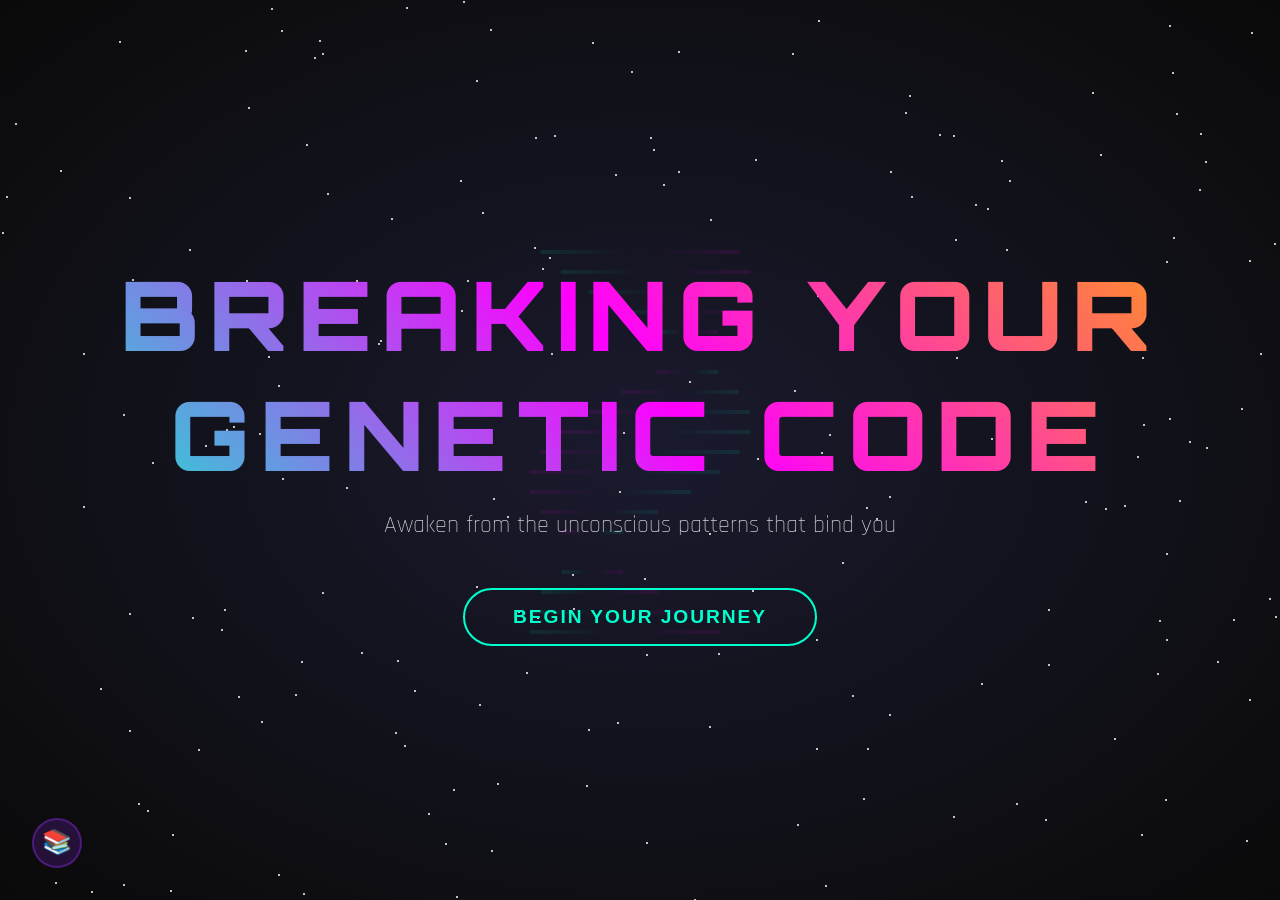
==== index.html @ ffa52f7a "Initial commit: BreakTheCode project" ====
<!DOCTYPE html>
<html lang="en">
<head>
    <meta charset="UTF-8">
    <meta name="viewport" content="width=device-width, initial-scale=1.0">
    <title>Breaking Your Genetic Code</title>
    <style>
        @import url('https://fonts.googleapis.com/css2?family=Orbitron:wght@400;700;900&family=Rajdhani:wght@300;400;600&display=swap');
        
        * {
            margin: 0;
            padding: 0;
            box-sizing: border-box;
        }
        
        :root {
            --primary: #00ffcc;
            --secondary: #ff00ff;
            --dark: #0a0a0a;
            --light: #ffffff;
            --accent: #ffaa00;
        }
        
        body {
            font-family: 'Rajdhani', sans-serif;
            background: var(--dark);
            color: var(--light);
            overflow-x: hidden;
            cursor: crosshair;
        }
        
        /* Cosmic background */
        .cosmic-bg {
            position: fixed;
            top: 0;
            left: 0;
            width: 100%;
            height: 100%;
            background: radial-gradient(ellipse at center, #1a1a2e 0%, #0a0a0a 100%);
            z-index: -2;
        }
        
        .stars {
            position: fixed;
            top: 0;
            left: 0;
            width: 100%;
            height: 100%;
            z-index: -1;
        }
        
        .star {
            position: absolute;
            width: 2px;
            height: 2px;
            background: white;
            border-radius: 50%;
            animation: twinkle 3s infinite;
        }
        
        @keyframes twinkle {
            0%, 100% { opacity: 0; }
            50% { opacity: 1; }
        }
        
        /* DNA Helix Animation */
        .dna-container {
            position: fixed;
            top: 50%;
            left: 50%;
            transform: translate(-50%, -50%);
            width: 200px;
            height: 400px;
            opacity: 0.1;
            z-index: 1;
            pointer-events: none;
        }
        
        .dna-strand {
            position: absolute;
            width: 100%;
            height: 100%;
            animation: rotate 20s linear infinite;
        }
        
        @keyframes rotate {
            0% { transform: rotateY(0deg); }
            100% { transform: rotateY(360deg); }
        }
        
        .dna-pair {
            position: absolute;
            width: 100%;
            height: 4px;
            background: linear-gradient(90deg, var(--primary) 0%, transparent 45%, transparent 55%, var(--secondary) 100%);
            border-radius: 2px;
        }
        
        /* Hero Section */
        .hero {
            height: 100vh;
            display: flex;
            flex-direction: column;
            justify-content: center;
            align-items: center;
            position: relative;
            z-index: 10;
        }
        
        .hero h1 {
            font-family: 'Orbitron', monospace;
            font-size: clamp(2rem, 8vw, 6rem);
            font-weight: 900;
            text-align: center;
            letter-spacing: 0.1em;
            margin-bottom: 1rem;
            background: linear-gradient(45deg, var(--primary), var(--secondary), var(--accent));
            -webkit-background-clip: text;
            -webkit-text-fill-color: transparent;
            animation: glow 3s ease-in-out infinite alternate;
        }
        
        @keyframes glow {
            0% { filter: brightness(1) drop-shadow(0 0 20px rgba(0, 255, 204, 0.5)); }
            100% { filter: brightness(1.2) drop-shadow(0 0 40px rgba(255, 0, 255, 0.8)); }
        }
        
        .subtitle {
            font-size: 1.5rem;
            font-weight: 300;
            text-align: center;
            opacity: 0.8;
            margin-bottom: 3rem;
            animation: fadeIn 2s ease-out;
        }
        
        @keyframes fadeIn {
            0% { opacity: 0; transform: translateY(20px); }
            100% { opacity: 0.8; transform: translateY(0); }
        }
        
        .start-journey {
            padding: 1rem 3rem;
            font-size: 1.2rem;
            font-weight: 600;
            background: transparent;
            color: var(--primary);
            border: 2px solid var(--primary);
            border-radius: 50px;
            cursor: pointer;
            transition: all 0.3s ease;
            text-transform: uppercase;
            letter-spacing: 0.1em;
            position: relative;
            overflow: hidden;
        }
        
        .start-journey:hover {
            color: var(--dark);
            transform: scale(1.05);
            box-shadow: 0 0 30px var(--primary);
        }
        
        .start-journey::before {
            content: '';
            position: absolute;
            top: 0;
            left: -100%;
            width: 100%;
            height: 100%;
            background: var(--primary);
            transition: left 0.3s ease;
            z-index: -1;
        }
        
        .start-journey:hover::before {
            left: 0;
        }
        
        /* Chapter Navigation */
        .nav {
            position: fixed;
            top: 0;
            left: 0;
            width: 100%;
            padding: 2rem;
            background: rgba(10, 10, 10, 0.8);
            backdrop-filter: blur(10px);
            z-index: 100;
            transform: translateY(-100%);
            transition: transform 0.3s ease;
        }
        
        .nav.visible {
            transform: translateY(0);
        }
        
        .nav ul {
            list-style: none;
            display: flex;
            justify-content: center;
            gap: 2rem;
            flex-wrap: wrap;
        }
        
        .nav a {
            color: var(--light);
            text-decoration: none;
            font-weight: 600;
            transition: all 0.3s ease;
            position: relative;
        }
        
        .nav a::after {
            content: '';
            position: absolute;
            bottom: -5px;
            left: 0;
            width: 0;
            height: 2px;
            background: var(--primary);
            transition: width 0.3s ease;
        }
        
        .nav a:hover::after {
            width: 100%;
        }
        
        /* Content Sections */
        .content {
            display: none;
            min-height: 100vh;
            padding: 8rem 2rem 4rem;
            max-width: 1000px;
            margin: 0 auto;
            animation: contentFade 0.5s ease-out;
        }
        
        .content.active {
            display: block;
        }
        
        @keyframes contentFade {
            0% { opacity: 0; transform: translateY(30px); }
            100% { opacity: 1; transform: translateY(0); }
        }
        
        .chapter {
            margin-bottom: 4rem;
        }
        
        .chapter h2 {
            font-family: 'Orbitron', monospace;
            font-size: 3rem;
            margin-bottom: 2rem;
            color: var(--primary);
            position: relative;
            padding-left: 2rem;
        }
        
        .chapter h2::before {
            content: '';
            position: absolute;
            left: 0;
            top: 50%;
            transform: translateY(-50%);
            width: 5px;
            height: 100%;
            background: linear-gradient(180deg, var(--primary), var(--secondary));
        }
        
        .chapter h3 {
            font-size: 2rem;
            margin: 2rem 0 1rem;
            color: var(--accent);
        }
        
        .chapter p {
            font-size: 1.2rem;
            line-height: 1.8;
            margin-bottom: 1.5rem;
            opacity: 0.9;
        }
        
        .quote {
            border-left: 3px solid var(--secondary);
            padding-left: 2rem;
            margin: 2rem 0;
            font-style: italic;
            font-size: 1.3rem;
            color: var(--secondary);
            opacity: 0.8;
        }
        
        /* Interactive Elements */
        .consciousness-meter {
            width: 100%;
            height: 30px;
            background: rgba(255, 255, 255, 0.1);
            border-radius: 15px;
            margin: 2rem 0;
            position: relative;
            overflow: hidden;
        }
        
        .consciousness-fill {
            height: 100%;
            background: linear-gradient(90deg, var(--primary), var(--secondary));
            border-radius: 15px;
            width: 0%;
            transition: width 2s ease;
        }
        
        .meditation-prompt {
            background: rgba(0, 255, 204, 0.1);
            border: 1px solid var(--primary);
            border-radius: 10px;
            padding: 2rem;
            margin: 2rem 0;
            text-align: center;
        }
        
        .pulse {
            display: inline-block;
            width: 20px;
            height: 20px;
            background: var(--primary);
            border-radius: 50%;
            margin: 0 auto 1rem;
            animation: pulse 6s ease-in-out infinite;
        }
        
        @keyframes pulse {
            0%, 100% { transform: scale(1); opacity: 1; }
            50% { transform: scale(1.5); opacity: 0.5; }
        }
        
        /* Wisdom Cards */
        .wisdom-card {
            background: rgba(138, 43, 226, 0.1);
            border: 1px solid rgba(138, 43, 226, 0.3);
            border-radius: 15px;
            padding: 2rem;
            margin: 2rem 0;
            position: relative;
            overflow: hidden;
            transition: all 0.3s ease;
        }
        
        .wisdom-card:hover {
            transform: translateY(-5px);
            box-shadow: 0 10px 30px rgba(138, 43, 226, 0.3);
            border-color: var(--primary);
        }
        
        .wisdom-card::before {
            content: '';
            position: absolute;
            top: -50%;
            right: -50%;
            width: 200%;
            height: 200%;
            background: radial-gradient(circle, rgba(138, 43, 226, 0.1) 0%, transparent 70%);
            animation: wisdomPulse 4s ease-in-out infinite;
            pointer-events: none;
        }
        
        @keyframes wisdomPulse {
            0%, 100% { transform: scale(0.8); opacity: 0.3; }
            50% { transform: scale(1.2); opacity: 0.1; }
        }
        
        .wisdom-icon {
            font-size: 2rem;
            margin-bottom: 1rem;
            filter: sepia(1) hue-rotate(280deg) brightness(1.5);
            display: inline-block;
            animation: wisdomGlow 3s ease-in-out infinite alternate;
        }
        
        @keyframes wisdomGlow {
            0% { filter: sepia(1) hue-rotate(280deg) brightness(1.5) drop-shadow(0 0 10px rgba(138, 43, 226, 0.5)); }
            100% { filter: sepia(1) hue-rotate(280deg) brightness(2) drop-shadow(0 0 20px rgba(0, 255, 204, 0.8)); }
        }
        
        .wisdom-content {
            position: relative;
            z-index: 1;
        }
        
        .wisdom-content h4 {
            color: var(--accent);
            font-family: 'Orbitron', monospace;
            font-size: 1.2rem;
            margin-bottom: 1rem;
            letter-spacing: 0.05em;
        }
        
        .wisdom-quote {
            font-style: italic;
            font-size: 1.1rem;
            line-height: 1.6;
            color: rgba(255, 255, 255, 0.9);
            margin-bottom: 0.5rem;
            padding-left: 1.5rem;
            border-left: 3px solid var(--secondary);
            position: relative;
        }
        
        .wisdom-quote::before {
            content: '"';
            position: absolute;
            left: 0;
            top: -0.5rem;
            font-size: 2rem;
            color: var(--secondary);
            opacity: 0.5;
        }
        
        .wisdom-context {
            font-size: 0.95rem;
            opacity: 0.8;
            line-height: 1.5;
            margin-top: 1rem;
        }
        
        /* Wisdom Card Responsive */
        @media (max-width: 768px) {
            .wisdom-card {
                padding: 1.5rem;
            }
            
            .wisdom-icon {
                font-size: 1.5rem;
            }
            
            .wisdom-content h4 {
                font-size: 1.1rem;
            }
            
            .wisdom-quote {
                font-size: 1rem;
                padding-left: 1rem;
            }
        }
        
        /* Random Quote Display */
        .floating-quote {
            position: fixed;
            bottom: 2rem;
            right: 2rem;
            max-width: 400px;
            background: rgba(138, 43, 226, 0.15);
            border: 1px solid rgba(138, 43, 226, 0.4);
            border-radius: 15px;
            padding: 1.5rem;
            opacity: 0;
            transform: translateY(20px);
            transition: all 0.5s ease;
            cursor: pointer;
            z-index: 50;
        }
        
        .floating-quote.visible {
            opacity: 1;
            transform: translateY(0);
        }
        
        .floating-quote:hover {
            transform: translateY(-5px) scale(1.02);
            box-shadow: 0 10px 30px rgba(138, 43, 226, 0.4);
            border-color: var(--primary);
        }
        
        .floating-quote-text {
            font-style: italic;
            font-size: 0.95rem;
            line-height: 1.5;
            color: rgba(255, 255, 255, 0.9);
            margin-bottom: 0.5rem;
        }
        
        .floating-quote-source {
            font-size: 0.85rem;
            color: var(--accent);
            font-family: 'Orbitron', monospace;
            letter-spacing: 0.05em;
        }
        
        .floating-quote-close {
            position: absolute;
            top: 0.5rem;
            right: 0.5rem;
            width: 20px;
            height: 20px;
            background: rgba(255, 255, 255, 0.1);
            border: 1px solid rgba(255, 255, 255, 0.2);
            border-radius: 50%;
            display: flex;
            align-items: center;
            justify-content: center;
            cursor: pointer;
            font-size: 0.8rem;
            transition: all 0.3s ease;
        }
        
        .floating-quote-close:hover {
            background: rgba(255, 0, 0, 0.3);
            border-color: rgba(255, 0, 0, 0.5);
            transform: rotate(90deg);
        }
        
        /* Quote Details Modal */
        .quote-modal {
            position: fixed;
            top: 0;
            left: 0;
            width: 100%;
            height: 100%;
            background: rgba(0, 0, 0, 0.8);
            backdrop-filter: blur(10px);
            display: none;
            align-items: center;
            justify-content: center;
            z-index: 200;
            opacity: 0;
            transition: opacity 0.3s ease;
        }
        
        .quote-modal.active {
            display: flex;
            opacity: 1;
        }
        
        .quote-modal-content {
            background: rgba(26, 26, 46, 0.95);
            border: 2px solid var(--primary);
            border-radius: 20px;
            padding: 3rem;
            max-width: 600px;
            width: 90%;
            max-height: 80vh;
            overflow-y: auto;
            position: relative;
            animation: modalSlide 0.3s ease;
        }
        
        @keyframes modalSlide {
            0% { transform: translateY(-50px); opacity: 0; }
            100% { transform: translateY(0); opacity: 1; }
        }
        
        .quote-modal-icon {
            font-size: 3rem;
            text-align: center;
            margin-bottom: 1rem;
            filter: sepia(1) hue-rotate(280deg) brightness(2);
        }
        
        .quote-modal-title {
            font-family: 'Orbitron', monospace;
            font-size: 1.8rem;
            color: var(--accent);
            text-align: center;
            margin-bottom: 0.5rem;
        }
        
        .quote-modal-period {
            text-align: center;
            color: var(--primary);
            margin-bottom: 2rem;
        }
        
        .quote-modal-quote {
            font-size: 1.3rem;
            font-style: italic;
            line-height: 1.6;
            color: rgba(255, 255, 255, 0.9);
            text-align: center;
            margin-bottom: 2rem;
            padding: 0 1rem;
        }
        
        .quote-modal-teaching {
            background: rgba(0, 255, 204, 0.1);
            border-left: 3px solid var(--primary);
            padding: 1rem;
            margin-bottom: 1.5rem;
        }
        
        .quote-modal-teaching h4 {
            color: var(--primary);
            margin-bottom: 0.5rem;
        }
        
        .quote-modal-close {
            position: absolute;
            top: 1rem;
            right: 1rem;
            width: 40px;
            height: 40px;
            background: transparent;
            border: 2px solid rgba(255, 255, 255, 0.2);
            color: var(--light);
            border-radius: 50%;
            cursor: pointer;
            font-size: 1.5rem;
            display: flex;
            align-items: center;
            justify-content: center;
            transition: all 0.3s ease;
        }
        
        .quote-modal-close:hover {
            border-color: var(--primary);
            color: var(--primary);
            transform: rotate(90deg);
        }
        
        /* Quote Bookmarking Styles */
        .bookmark-btn {
            position: absolute;
            top: 0.5rem;
            left: 0.5rem;
            width: 30px;
            height: 30px;
            background: transparent;
            border: none;
            cursor: pointer;
            font-size: 1.5rem;
            transition: all 0.3s ease;
            color: rgba(255, 255, 255, 0.5);
        }
        
        .bookmark-btn:hover {
            transform: scale(1.2);
            color: var(--accent);
        }
        
        .bookmark-btn.bookmarked {
            color: var(--accent);
        }
        
        .bookmarks-toggle {
            position: fixed;
            bottom: 2rem;
            left: 2rem;
            width: 50px;
            height: 50px;
            background: rgba(138, 43, 226, 0.2);
            border: 2px solid rgba(138, 43, 226, 0.4);
            border-radius: 50%;
            display: flex;
            align-items: center;
            justify-content: center;
            cursor: pointer;
            font-size: 1.5rem;
            transition: all 0.3s ease;
            z-index: 50;
        }
        
        .bookmarks-toggle:hover {
            background: rgba(138, 43, 226, 0.3);
            border-color: var(--primary);
            transform: scale(1.1);
            box-shadow: 0 0 20px rgba(138, 43, 226, 0.5);
        }
        
        .bookmarks-panel {
            position: fixed;
            left: -400px;
            top: 0;
            width: 400px;
            height: 100vh;
            background: rgba(26, 26, 46, 0.98);
            border-right: 2px solid var(--primary);
            transition: left 0.3s ease;
            z-index: 150;
            overflow-y: auto;
            padding: 2rem;
        }
        
        .bookmarks-panel.open {
            left: 0;
        }
        
        .bookmarks-header {
            display: flex;
            justify-content: space-between;
            align-items: center;
            margin-bottom: 2rem;
        }
        
        .bookmarks-title {
            font-family: 'Orbitron', monospace;
            font-size: 1.5rem;
            color: var(--accent);
        }
        
        .bookmarks-close {
            width: 30px;
            height: 30px;
            background: transparent;
            border: 1px solid rgba(255, 255, 255, 0.2);
            border-radius: 50%;
            color: var(--light);
            cursor: pointer;
            font-size: 1.2rem;
            display: flex;
            align-items: center;
            justify-content: center;
            transition: all 0.3s ease;
        }
        
        .bookmarks-close:hover {
            border-color: var(--primary);
            color: var(--primary);
            transform: rotate(90deg);
        }
        
        .bookmarks-empty {
            text-align: center;
            opacity: 0.6;
            padding: 3rem 1rem;
        }
        
        .bookmark-item {
            background: rgba(138, 43, 226, 0.1);
            border: 1px solid rgba(138, 43, 226, 0.3);
            border-radius: 10px;
            padding: 1.5rem;
            margin-bottom: 1rem;
            position: relative;
            transition: all 0.3s ease;
        }
        
        .bookmark-item:hover {
            transform: translateX(5px);
            border-color: var(--primary);
        }
        
        .bookmark-quote {
            font-style: italic;
            font-size: 0.95rem;
            line-height: 1.5;
            margin-bottom: 0.5rem;
        }
        
        .bookmark-source {
            font-size: 0.85rem;
            color: var(--accent);
            font-family: 'Orbitron', monospace;
        }
        
        .bookmark-remove {
            position: absolute;
            top: 0.5rem;
            right: 0.5rem;
            width: 25px;
            height: 25px;
            background: rgba(255, 0, 0, 0.1);
            border: 1px solid rgba(255, 0, 0, 0.3);
            border-radius: 50%;
            color: rgba(255, 100, 100, 0.8);
            cursor: pointer;
            font-size: 0.9rem;
            display: flex;
            align-items: center;
            justify-content: center;
            transition: all 0.3s ease;
        }
        
        .bookmark-remove:hover {
            background: rgba(255, 0, 0, 0.3);
            border-color: rgba(255, 0, 0, 0.5);
            transform: scale(1.1);
        }
        
        .bookmarks-actions {
            margin-top: 2rem;
            padding-top: 2rem;
            border-top: 1px solid rgba(255, 255, 255, 0.1);
        }
        
        .bookmark-action-btn {
            display: block;
            width: 100%;
            padding: 0.75rem;
            margin-bottom: 0.5rem;
            background: rgba(0, 255, 204, 0.1);
            border: 1px solid var(--primary);
            color: var(--primary);
            border-radius: 5px;
            cursor: pointer;
            transition: all 0.3s ease;
            text-align: center;
            text-decoration: none;
        }
        
        .bookmark-action-btn:hover {
            background: rgba(0, 255, 204, 0.2);
            transform: translateY(-2px);
            box-shadow: 0 5px 15px rgba(0, 255, 204, 0.3);
        }
        
        /* Responsive for bookmarks */
        @media (max-width: 768px) {
            .bookmarks-panel {
                width: 100%;
                left: -100%;
            }
            
            .bookmarks-toggle {
                bottom: 5rem;
                left: 1rem;
            }
        }
        
        /* Responsive for floating quote */
        @media (max-width: 768px) {
            .floating-quote {
                bottom: 1rem;
                right: 1rem;
                left: 1rem;
                max-width: none;
            }
        }
        
        /* Living Library Styles */
        .library-intro {
            text-align: center;
            margin-bottom: 3rem;
            font-size: 1.1rem;
            opacity: 0.9;
            max-width: 800px;
            margin-left: auto;
            margin-right: auto;
        }
        
        .library-navigation {
            display: flex;
            justify-content: center;
            gap: 1rem;
            margin-bottom: 2rem;
            flex-wrap: wrap;
        }
        
        .period-filter {
            padding: 0.75rem 1.5rem;
            background: rgba(138, 43, 226, 0.1);
            border: 1px solid rgba(138, 43, 226, 0.3);
            color: var(--light);
            border-radius: 25px;
            cursor: pointer;
            transition: all 0.3s ease;
            font-family: 'Rajdhani', sans-serif;
            font-weight: 600;
            font-size: 1rem;
            letter-spacing: 0.05em;
        }
        
        .period-filter:hover {
            background: rgba(138, 43, 226, 0.2);
            border-color: var(--primary);
            transform: translateY(-2px);
            box-shadow: 0 5px 15px rgba(138, 43, 226, 0.3);
        }
        
        .period-filter.active {
            background: var(--primary);
            color: var(--dark);
            border-color: var(--primary);
            font-weight: 700;
        }
        
        .library-search {
            position: relative;
            max-width: 600px;
            margin: 0 auto 2rem;
        }
        
        #library-search-input {
            width: 100%;
            padding: 1rem 3rem 1rem 1.5rem;
            background: rgba(26, 26, 46, 0.5);
            border: 1px solid rgba(138, 43, 226, 0.3);
            border-radius: 30px;
            color: var(--light);
            font-size: 1rem;
            transition: all 0.3s ease;
            font-family: 'Rajdhani', sans-serif;
        }
        
        #library-search-input:focus {
            outline: none;
            border-color: var(--primary);
            background: rgba(26, 26, 46, 0.7);
            box-shadow: 0 0 20px rgba(0, 255, 204, 0.3);
        }
        
        #library-search-input::placeholder {
            color: rgba(255, 255, 255, 0.5);
        }
        
        .search-icon {
            position: absolute;
            right: 1.5rem;
            top: 50%;
            transform: translateY(-50%);
            font-size: 1.2rem;
            opacity: 0.7;
            pointer-events: none;
        }
        
        .library-stats {
            text-align: center;
            margin-bottom: 3rem;
            color: var(--accent);
            font-family: 'Orbitron', monospace;
            font-size: 0.95rem;
            letter-spacing: 0.1em;
        }
        
        .library-stats .divider {
            margin: 0 1rem;
            opacity: 0.5;
        }
        
        .library-stats .count {
            font-weight: 700;
            color: var(--primary);
        }
        
        /* Library Grid */
        .library-grid {
            display: grid;
            grid-template-columns: repeat(auto-fill, minmax(280px, 1fr));
            gap: 2rem;
            margin-bottom: 4rem;
        }
        
        .library-card {
            background: rgba(26, 26, 46, 0.4);
            border: 1px solid rgba(138, 43, 226, 0.3);
            border-radius: 15px;
            padding: 2rem;
            position: relative;
            overflow: hidden;
            cursor: pointer;
            transition: all 0.3s ease;
            min-height: 250px;
            display: flex;
            flex-direction: column;
        }
        
        .library-card::before {
            content: '';
            position: absolute;
            top: 0;
            left: 0;
            right: 0;
            height: 5px;
            background: linear-gradient(90deg, var(--primary), var(--secondary));
            transform: scaleX(0);
            transition: transform 0.3s ease;
        }
        
        .library-card:hover {
            transform: translateY(-5px);
            border-color: var(--primary);
            box-shadow: 0 10px 30px rgba(138, 43, 226, 0.4);
            background: rgba(26, 26, 46, 0.6);
        }
        
        .library-card:hover::before {
            transform: scaleX(1);
        }
        
        .library-card-icon {
            font-size: 2.5rem;
            margin-bottom: 1rem;
            filter: sepia(1) hue-rotate(280deg) brightness(1.5);
            display: block;
            text-align: center;
        }
        
        .library-card-title {
            font-family: 'Orbitron', monospace;
            font-size: 1.2rem;
            color: var(--accent);
            margin-bottom: 0.5rem;
            text-align: center;
            letter-spacing: 0.05em;
        }
        
        .library-card-period {
            font-size: 0.9rem;
            color: var(--primary);
            text-align: center;
            margin-bottom: 1rem;
        }
        
        .library-card-teaching {
            font-size: 0.95rem;
            color: rgba(255, 255, 255, 0.8);
            text-align: center;
            font-style: italic;
            flex-grow: 1;
            display: flex;
            align-items: center;
            justify-content: center;
        }
        
        .library-card-quote-count {
            position: absolute;
            bottom: 1rem;
            right: 1rem;
            background: rgba(0, 255, 204, 0.1);
            border: 1px solid rgba(0, 255, 204, 0.3);
            border-radius: 20px;
            padding: 0.25rem 0.75rem;
            font-size: 0.85rem;
            color: var(--primary);
        }
        
        /* Text Modal Styles */
        .text-modal {
            position: fixed;
            top: 0;
            left: 0;
            width: 100%;
            height: 100%;
            background: rgba(0, 0, 0, 0.9);
            backdrop-filter: blur(10px);
            display: none;
            align-items: center;
            justify-content: center;
            z-index: 300;
            opacity: 0;
            transition: opacity 0.3s ease;
        }
        
        .text-modal.active {
            display: flex;
            opacity: 1;
        }
        
        .text-modal .modal-content {
            background: rgba(26, 26, 46, 0.98);
            border: 2px solid var(--primary);
            border-radius: 20px;
            padding: 3rem;
            max-width: 800px;
            width: 90%;
            max-height: 85vh;
            overflow-y: auto;
            position: relative;
            animation: modalZoom 0.3s ease;
        }
        
        @keyframes modalZoom {
            0% { transform: scale(0.8); opacity: 0; }
            100% { transform: scale(1); opacity: 1; }
        }
        
        .text-modal .close-modal {
            position: absolute;
            top: 1rem;
            right: 1rem;
            font-size: 2rem;
            color: var(--light);
            cursor: pointer;
            width: 40px;
            height: 40px;
            display: flex;
            align-items: center;
            justify-content: center;
            border: 2px solid rgba(255, 255, 255, 0.2);
            border-radius: 50%;
            transition: all 0.3s ease;
        }
        
        .text-modal .close-modal:hover {
            border-color: var(--primary);
            color: var(--primary);
            transform: rotate(90deg);
        }
        
        .modal-header {
            text-align: center;
            margin-bottom: 2rem;
        }
        
        .modal-icon {
            font-size: 4rem;
            margin-bottom: 1rem;
            filter: sepia(1) hue-rotate(280deg) brightness(2);
        }
        
        .modal-title {
            font-family: 'Orbitron', monospace;
            font-size: 2rem;
            color: var(--accent);
            margin-bottom: 0.5rem;
        }
        
        .modal-subtitle {
            color: var(--primary);
            font-size: 1.1rem;
        }
        
        .modal-tradition,
        .modal-teaching {
            background: rgba(138, 43, 226, 0.1);
            border-left: 3px solid var(--primary);
            padding: 1.5rem;
            margin-bottom: 1.5rem;
            border-radius: 0 10px 10px 0;
        }
        
        .modal-tradition h4,
        .modal-teaching h4 {
            color: var(--primary);
            margin-bottom: 0.5rem;
            font-family: 'Orbitron', monospace;
        }
        
        .modal-quotes {
            margin: 2rem 0;
        }
        
        .modal-quote-item {
            background: rgba(0, 0, 0, 0.3);
            border: 1px solid rgba(255, 255, 255, 0.1);
            border-radius: 10px;
            padding: 1.5rem;
            margin-bottom: 1rem;
            position: relative;
        }
        
        .modal-quote-text {
            font-style: italic;
            font-size: 1.1rem;
            line-height: 1.6;
            margin-bottom: 0.5rem;
            color: rgba(255, 255, 255, 0.9);
        }
        
        .modal-quote-context {
            font-size: 0.95rem;
            color: rgba(255, 255, 255, 0.7);
            padding-left: 1rem;
            border-left: 2px solid var(--secondary);
        }
        
        .modal-actions {
            display: flex;
            gap: 1rem;
            justify-content: center;
            margin-top: 2rem;
        }
        
        .modal-actions button {
            padding: 0.75rem 2rem;
            background: rgba(0, 255, 204, 0.1);
            border: 1px solid var(--primary);
            color: var(--primary);
            border-radius: 25px;
            cursor: pointer;
            transition: all 0.3s ease;
            font-family: 'Rajdhani', sans-serif;
            font-weight: 600;
            letter-spacing: 0.05em;
        }
        
        .modal-actions button:hover {
            background: rgba(0, 255, 204, 0.2);
            transform: translateY(-2px);
            box-shadow: 0 5px 15px rgba(0, 255, 204, 0.3);
        }
        
        /* Wisdom Timeline Styles */
        .wisdom-timeline-container {
            margin: 3rem 0;
            padding: 2rem;
            background: rgba(26, 26, 46, 0.3);
            border: 1px solid rgba(138, 43, 226, 0.3);
            border-radius: 20px;
            position: relative;
            overflow: hidden;
        }
        
        .timeline-title {
            font-family: 'Orbitron', monospace;
            font-size: 1.8rem;
            color: var(--accent);
            text-align: center;
            margin-bottom: 0.5rem;
        }
        
        .timeline-subtitle {
            text-align: center;
            color: rgba(255, 255, 255, 0.7);
            margin-bottom: 2rem;
        }
        
        .timeline-controls {
            position: absolute;
            top: 1rem;
            right: 1rem;
            display: flex;
            gap: 0.5rem;
            z-index: 10;
        }
        
        .timeline-zoom,
        .timeline-reset {
            width: 35px;
            height: 35px;
            background: rgba(0, 255, 204, 0.1);
            border: 1px solid var(--primary);
            color: var(--primary);
            border-radius: 50%;
            cursor: pointer;
            font-size: 1.2rem;
            display: flex;
            align-items: center;
            justify-content: center;
            transition: all 0.3s ease;
        }
        
        .timeline-zoom:hover,
        .timeline-reset:hover {
            background: rgba(0, 255, 204, 0.2);
            transform: scale(1.1);
            box-shadow: 0 0 15px rgba(0, 255, 204, 0.5);
        }
        
        .timeline-viewport {
            width: 100%;
            height: 400px;
            overflow: hidden;
            position: relative;
            border-radius: 10px;
            background: rgba(0, 0, 0, 0.3);
            cursor: grab;
        }
        
        .timeline-viewport:active {
            cursor: grabbing;
        }
        
        .timeline-content {
            position: relative;
            width: 100%;
            height: 100%;
            transition: transform 0.3s ease;
        }
        
        .timeline-line {
            position: absolute;
            left: 0;
            right: 0;
            top: 50%;
            height: 4px;
            background: linear-gradient(90deg, var(--primary) 0%, var(--secondary) 50%, var(--accent) 100%);
            transform: translateY(-50%);
            box-shadow: 0 0 20px rgba(138, 43, 226, 0.5);
        }
        
        .timeline-eras {
            position: absolute;
            top: 20%;
            left: 0;
            right: 0;
            height: 60%;
        }
        
        .timeline-era {
            position: absolute;
            height: 100%;
            border: 1px solid rgba(255, 255, 255, 0.1);
            border-radius: 10px;
            background: rgba(255, 255, 255, 0.02);
            display: flex;
            flex-direction: column;
            justify-content: center;
            align-items: center;
            transition: all 0.3s ease;
        }
        
        .timeline-era:hover {
            background: rgba(255, 255, 255, 0.05);
            border-color: rgba(255, 255, 255, 0.2);
        }
        
        .era-label {
            font-family: 'Orbitron', monospace;
            font-size: 0.9rem;
            color: var(--primary);
            margin-bottom: 0.25rem;
            text-align: center;
        }
        
        .era-dates {
            font-size: 0.8rem;
            color: rgba(255, 255, 255, 0.6);
        }
        
        .timeline-nodes {
            position: absolute;
            top: 0;
            left: 0;
            right: 0;
            bottom: 0;
        }
        
        .timeline-node {
            position: absolute;
            width: 40px;
            height: 40px;
            border-radius: 50%;
            background: var(--primary);
            border: 3px solid var(--dark);
            cursor: pointer;
            transition: all 0.3s ease;
            transform: translate(-50%, -50%);
            display: flex;
            align-items: center;
            justify-content: center;
            font-size: 1.2rem;
            box-shadow: 0 0 20px rgba(0, 255, 204, 0.5);
        }
        
        .timeline-node:hover {
            transform: translate(-50%, -50%) scale(1.3);
            box-shadow: 0 0 30px rgba(0, 255, 204, 0.8);
            z-index: 10;
        }
        
        .timeline-node.eastern {
            background: var(--primary);
        }
        
        .timeline-node.western {
            background: var(--secondary);
        }
        
        .timeline-node.mystical {
            background: var(--accent);
        }
        
        .timeline-tooltip {
            position: absolute;
            bottom: 60px;
            left: 50%;
            transform: translateX(-50%);
            background: rgba(26, 26, 46, 0.95);
            border: 1px solid var(--primary);
            border-radius: 10px;
            padding: 1rem;
            min-width: 200px;
            opacity: 0;
            visibility: hidden;
            transition: all 0.3s ease;
            z-index: 20;
        }
        
        .timeline-node:hover .timeline-tooltip {
            opacity: 1;
            visibility: visible;
            bottom: 70px;
        }
        
        .tooltip-title {
            font-family: 'Orbitron', monospace;
            color: var(--accent);
            margin-bottom: 0.25rem;
        }
        
        .tooltip-period {
            font-size: 0.9rem;
            color: var(--primary);
            margin-bottom: 0.5rem;
        }
        
        .tooltip-teaching {
            font-size: 0.85rem;
            color: rgba(255, 255, 255, 0.8);
            font-style: italic;
        }
        
        .timeline-legend {
            display: flex;
            justify-content: center;
            gap: 2rem;
            margin-top: 2rem;
            padding-top: 2rem;
            border-top: 1px solid rgba(255, 255, 255, 0.1);
        }
        
        .legend-item {
            display: flex;
            align-items: center;
            gap: 0.5rem;
            font-size: 0.9rem;
            color: rgba(255, 255, 255, 0.7);
        }
        
        .legend-dot {
            width: 12px;
            height: 12px;
            border-radius: 50%;
            box-shadow: 0 0 10px currentColor;
        }
        
        /* Timeline Responsive */
        @media (max-width: 768px) {
            .wisdom-timeline-container {
                padding: 1rem;
            }
            
            .timeline-viewport {
                height: 300px;
            }
            
            .timeline-controls {
                position: relative;
                top: auto;
                right: auto;
                justify-content: center;
                margin-bottom: 1rem;
            }
            
            .era-label {
                font-size: 0.8rem;
            }
            
            .era-dates {
                font-size: 0.7rem;
            }
            
            .timeline-legend {
                flex-direction: column;
                gap: 0.5rem;
                align-items: center;
            }
        }
        
        /* Library Responsive */
        @media (max-width: 768px) {
            .library-grid {
                grid-template-columns: 1fr;
            }
            
            .library-navigation {
                gap: 0.5rem;
            }
            
            .period-filter {
                padding: 0.5rem 1rem;
                font-size: 0.9rem;
            }
            
            .text-modal .modal-content {
                padding: 2rem 1.5rem;
            }
            
            .modal-actions {
                flex-direction: column;
            }
            
            .modal-actions button {
                width: 100%;
            }
        }
        
        /* Timeline Styles */
        .timeline-section {
            margin-top: 4rem;
            padding-top: 4rem;
            border-top: 1px solid rgba(138, 43, 226, 0.3);
        }
        
        .timeline-title {
            font-family: 'Orbitron', monospace;
            font-size: 2rem;
            color: var(--accent);
            text-align: center;
            margin-bottom: 0.5rem;
            letter-spacing: 0.1em;
        }
        
        .timeline-subtitle {
            text-align: center;
            font-size: 1.1rem;
            opacity: 0.8;
            margin-bottom: 2rem;
        }
        
        .timeline-controls {
            display: flex;
            justify-content: center;
            gap: 1rem;
            margin-bottom: 2rem;
        }
        
        .timeline-zoom,
        .timeline-reset {
            padding: 0.5rem 1.5rem;
            background: rgba(0, 255, 204, 0.1);
            border: 1px solid var(--primary);
            color: var(--primary);
            border-radius: 20px;
            cursor: pointer;
            transition: all 0.3s ease;
            font-family: 'Rajdhani', sans-serif;
            font-weight: 600;
        }
        
        .timeline-zoom:hover,
        .timeline-reset:hover {
            background: rgba(0, 255, 204, 0.2);
            transform: translateY(-2px);
            box-shadow: 0 5px 15px rgba(0, 255, 204, 0.3);
        }
        
        .timeline-container {
            position: relative;
            width: 100%;
            height: 400px;
            overflow-x: auto;
            overflow-y: hidden;
            background: rgba(26, 26, 46, 0.3);
            border: 1px solid rgba(138, 43, 226, 0.3);
            border-radius: 20px;
            padding: 2rem;
            margin-bottom: 2rem;
        }
        
        .timeline-track {
            position: relative;
            height: 100%;
            min-width: 2000px;
            transition: transform 0.3s ease;
        }
        
        .timeline-line {
            position: absolute;
            top: 50%;
            left: 0;
            right: 0;
            height: 4px;
            background: linear-gradient(90deg, 
                var(--primary) 0%, 
                var(--secondary) 33%, 
                var(--accent) 66%, 
                var(--primary) 100%);
            transform: translateY(-50%);
            opacity: 0.5;
        }
        
        .timeline-nodes {
            position: relative;
            height: 100%;
        }
        
        .timeline-node {
            position: absolute;
            top: 50%;
            transform: translate(-50%, -50%);
            width: 60px;
            height: 60px;
            border-radius: 50%;
            cursor: pointer;
            transition: all 0.3s ease;
            display: flex;
            align-items: center;
            justify-content: center;
            font-size: 1.5rem;
            z-index: 10;
        }
        
        .timeline-node::before {
            content: '';
            position: absolute;
            width: 100%;
            height: 100%;
            border-radius: 50%;
            background: inherit;
            opacity: 0.3;
            transform: scale(0);
            transition: transform 0.3s ease;
        }
        
        .timeline-node:hover::before {
            transform: scale(1.5);
        }
        
        .timeline-node:hover {
            transform: translate(-50%, -50%) scale(1.2);
            z-index: 20;
        }
        
        .timeline-node.ancient {
            background: rgba(138, 43, 226, 0.8);
            border: 2px solid var(--primary);
        }
        
        .timeline-node.medieval {
            background: rgba(255, 0, 255, 0.8);
            border: 2px solid var(--secondary);
        }
        
        .timeline-node.renaissance {
            background: rgba(255, 170, 0, 0.8);
            border: 2px solid var(--accent);
        }
        
        .timeline-node.modern {
            background: rgba(0, 255, 204, 0.8);
            border: 2px solid var(--primary);
        }
        
        .timeline-label {
            position: absolute;
            bottom: -60px;
            left: 50%;
            transform: translateX(-50%);
            background: rgba(26, 26, 46, 0.95);
            border: 1px solid rgba(138, 43, 226, 0.5);
            border-radius: 10px;
            padding: 0.5rem 1rem;
            font-size: 0.85rem;
            white-space: nowrap;
            opacity: 0;
            transition: all 0.3s ease;
            pointer-events: none;
            text-align: center;
        }
        
        .timeline-node:hover .timeline-label {
            opacity: 1;
            bottom: -70px;
        }
        
        .timeline-label-title {
            font-family: 'Orbitron', monospace;
            color: var(--accent);
            font-size: 0.9rem;
            margin-bottom: 0.2rem;
        }
        
        .timeline-label-period {
            color: var(--primary);
            font-size: 0.8rem;
        }
        
        .timeline-connection {
            position: absolute;
            height: 2px;
            background: rgba(138, 43, 226, 0.3);
            top: 50%;
            transform: translateY(-50%);
            z-index: 5;
            transition: all 0.3s ease;
        }
        
        .timeline-connection:hover {
            background: var(--primary);
            height: 3px;
        }
        
        .timeline-legend {
            display: flex;
            justify-content: center;
            gap: 2rem;
            flex-wrap: wrap;
        }
        
        .legend-item {
            display: flex;
            align-items: center;
            gap: 0.5rem;
        }
        
        .legend-dot {
            width: 20px;
            height: 20px;
            border-radius: 50%;
            border: 2px solid;
        }
        
        .legend-dot.ancient {
            background: rgba(138, 43, 226, 0.8);
            border-color: var(--primary);
        }
        
        .legend-dot.medieval {
            background: rgba(255, 0, 255, 0.8);
            border-color: var(--secondary);
        }
        
        .legend-dot.renaissance {
            background: rgba(255, 170, 0, 0.8);
            border-color: var(--accent);
        }
        
        .legend-dot.modern {
            background: rgba(0, 255, 204, 0.8);
            border-color: var(--primary);
        }
        
        /* Timeline Era Markers */
        .timeline-era {
            position: absolute;
            top: 0;
            bottom: 0;
            opacity: 0.1;
            pointer-events: none;
        }
        
        .timeline-era.ancient {
            background: var(--primary);
        }
        
        .timeline-era.medieval {
            background: var(--secondary);
        }
        
        .timeline-era.renaissance {
            background: var(--accent);
        }
        
        .timeline-era.modern {
            background: var(--primary);
        }
        
        .timeline-year-marker {
            position: absolute;
            top: 0;
            font-family: 'Orbitron', monospace;
            font-size: 0.85rem;
            color: rgba(255, 255, 255, 0.5);
            transform: translateX(-50%);
        }
        
        /* Timeline Responsive */
        @media (max-width: 768px) {
            .timeline-container {
                height: 300px;
                padding: 1rem;
            }
            
            .timeline-node {
                width: 40px;
                height: 40px;
                font-size: 1.2rem;
            }
            
            .timeline-controls {
                flex-wrap: wrap;
            }
            
            .timeline-legend {
                gap: 1rem;
                font-size: 0.9rem;
            }
        }
        
        /* Relationships Web Styles */
        .relationships-section {
            margin-top: 4rem;
            padding-top: 4rem;
            border-top: 1px solid rgba(138, 43, 226, 0.3);
        }
        
        .relationships-title {
            font-family: 'Orbitron', monospace;
            font-size: 2rem;
            color: var(--accent);
            text-align: center;
            margin-bottom: 0.5rem;
            letter-spacing: 0.1em;
        }
        
        .relationships-subtitle {
            text-align: center;
            font-size: 1.1rem;
            opacity: 0.8;
            margin-bottom: 2rem;
        }
        
        .connection-filters {
            display: flex;
            justify-content: center;
            gap: 2rem;
            margin-bottom: 2rem;
            flex-wrap: wrap;
        }
        
        .connection-filter {
            display: flex;
            align-items: center;
            gap: 0.5rem;
            cursor: pointer;
            transition: all 0.3s ease;
        }
        
        .connection-filter input[type="checkbox"] {
            width: 20px;
            height: 20px;
            cursor: pointer;
            accent-color: var(--primary);
        }
        
        .connection-filter:hover {
            color: var(--primary);
        }
        
        .web-container {
            position: relative;
            width: 100%;
            height: 600px;
            background: rgba(26, 26, 46, 0.3);
            border: 1px solid rgba(138, 43, 226, 0.3);
            border-radius: 20px;
            overflow: hidden;
            margin-bottom: 2rem;
        }
        
        #relationships-canvas {
            width: 100%;
            height: 100%;
        }
        
        .web-tooltip {
            position: absolute;
            background: rgba(26, 26, 46, 0.95);
            border: 1px solid var(--primary);
            border-radius: 10px;
            padding: 1rem;
            pointer-events: none;
            opacity: 0;
            transition: opacity 0.3s ease;
            z-index: 100;
            max-width: 250px;
        }
        
        .web-tooltip.visible {
            opacity: 1;
        }
        
        .web-tooltip-title {
            font-family: 'Orbitron', monospace;
            color: var(--accent);
            font-size: 1rem;
            margin-bottom: 0.5rem;
        }
        
        .web-tooltip-connections {
            font-size: 0.9rem;
            line-height: 1.5;
        }
        
        .web-legend {
            display: flex;
            justify-content: center;
            gap: 2rem;
            flex-wrap: wrap;
        }
        
        .web-legend-item {
            display: flex;
            align-items: center;
            gap: 0.5rem;
        }
        
        .web-legend-line {
            width: 30px;
            height: 3px;
            border-radius: 2px;
        }
        
        .web-legend-line.consciousness {
            background: #00ffcc;
        }
        
        .web-legend-line.awakening {
            background: #ff00ff;
        }
        
        .web-legend-line.nonduality {
            background: #ffaa00;
        }
        
        .web-legend-line.detachment {
            background: #00aaff;
        }
        
        .web-legend-line.presence {
            background: #ff6600;
        }
        
        /* Web Responsive */
        @media (max-width: 768px) {
            .web-container {
                height: 400px;
            }
            
            .connection-filters {
                gap: 1rem;
                font-size: 0.9rem;
            }
            
            .web-legend {
                gap: 1rem;
                font-size: 0.9rem;
            }
        }
        
        /* Mobile Responsive */
        @media (max-width: 768px) {
            .hero h1 {
                font-size: 3rem;
            }
            
            .subtitle {
                font-size: 1.2rem;
            }
            
            .chapter h2 {
                font-size: 2rem;
            }
            
            .nav ul {
                gap: 1rem;
            }
        }

        /* Study Paths Section */
        .study-paths-section {
            margin-top: 4rem;
            padding-top: 4rem;
            border-top: 1px solid rgba(138, 43, 226, 0.3);
        }

        .study-paths-title {
            font-family: 'Orbitron', monospace;
            font-size: 2rem;
            color: var(--accent);
            text-align: center;
            margin-bottom: 0.5rem;
            letter-spacing: 0.1em;
        }

        .study-paths-subtitle {
            text-align: center;
            font-size: 1.1rem;
            opacity: 0.8;
            margin-bottom: 3rem;
            max-width: 700px;
            margin-left: auto;
            margin-right: auto;
        }

        .study-paths-grid {
            display: grid;
            grid-template-columns: repeat(auto-fill, minmax(300px, 1fr));
            gap: 2rem;
            margin-bottom: 3rem;
        }

        .study-path-card {
            background: rgba(26, 26, 46, 0.5);
            border: 1px solid rgba(0, 255, 204, 0.2);
            border-radius: 15px;
            padding: 2rem;
            display: flex;
            flex-direction: column;
            align-items: center;
            text-align: center;
            transition: all 0.3s ease;
        }

        .study-path-card:hover {
            transform: translateY(-5px);
            box-shadow: 0 10px 20px rgba(0, 255, 204, 0.2);
            border-color: var(--primary);
        }

        .path-card-icon {
            font-size: 3rem;
            margin-bottom: 1rem;
            filter: drop-shadow(0 0 10px var(--primary));
        }

        .path-card-title {
            font-family: 'Orbitron', monospace;
            font-size: 1.3rem;
            color: var(--primary);
            margin-bottom: 0.75rem;
        }

        .path-card-description {
            font-size: 0.95rem;
            opacity: 0.8;
            line-height: 1.6;
            margin-bottom: 1.5rem;
            flex-grow: 1;
        }

        .path-card-progress {
            width: 100%;
            margin-bottom: 1.5rem;
        }

        .path-card-progress .path-progress-bar-outer {
            background: rgba(255, 255, 255, 0.1);
            border-radius: 5px;
            height: 10px;
            overflow: hidden;
            margin-bottom: 0.25rem;
        }

        .path-card-progress .path-progress-bar-inner {
            background: var(--primary);
            height: 100%;
            border-radius: 5px;
            transition: width 0.5s ease;
        }

        .path-card-progress span {
            font-size: 0.85rem;
            opacity: 0.7;
        }

        .path-card-view-btn {
            padding: 0.75rem 2rem;
            background: transparent;
            border: 1px solid var(--primary);
            color: var(--primary);
            border-radius: 25px;
            cursor: pointer;
            transition: all 0.3s ease;
            font-weight: 600;
        }

        .path-card-view-btn:hover {
            background: var(--primary);
            color: var(--dark);
            box-shadow: 0 0 15px var(--primary);
        }

        /* Path Modal Styles */
        .path-modal .modal-content {
            background: rgba(26, 26, 46, 0.98);
            border: 2px solid var(--primary);
            border-radius: 20px;
            padding: 2rem; /* Adjusted padding */
            max-width: 700px;
            width: 90%;
            max-height: 90vh;
            overflow-y: auto;
        }

        .path-modal .modal-header {
            text-align: center;
            margin-bottom: 1.5rem;
        }
        .path-modal .modal-icon {
            font-size: 3rem;
            margin-bottom: 0.5rem;
        }
        .path-modal .modal-title {
            font-size: 1.8rem;
        }
        .path-modal .modal-subtitle {
            font-size: 1rem;
            opacity: 0.8;
        }

        .path-modal-progress {
            margin-bottom: 2rem;
            text-align: center;
        }
        .path-modal-progress .path-progress-bar-outer {
            background: rgba(255, 255, 255, 0.2);
            border-radius: 8px;
            height: 16px;
            overflow: hidden;
            margin-top: 0.5rem;
        }
        .path-modal-progress .path-progress-bar-inner {
            background: var(--accent);
            height: 100%;
            border-radius: 8px;
            transition: width 0.5s ease;
        }
        .path-modal-progress .count, .path-modal-progress .total {
            font-weight: bold;
            color: var(--accent);
        }

        .path-modal-texts-list {
            max-height: 40vh; /* Limit height to encourage scrolling if many texts */
            overflow-y: auto;
            padding-right: 10px; /* For scrollbar */
        }

        .path-text-item {
            display: flex;
            align-items: center;
            background: rgba(0, 0, 0, 0.2);
            border: 1px solid rgba(255, 255, 255, 0.1);
            border-radius: 10px;
            padding: 1rem;
            margin-bottom: 0.75rem;
            transition: background-color 0.3s ease;
        }
        .path-text-item:hover {
            background: rgba(0, 0, 0, 0.3);
        }

        .path-text-item input[type="checkbox"] {
            margin-right: 1rem;
            width: 20px;
            height: 20px;
            accent-color: var(--primary);
            cursor: pointer;
        }

        .path-text-item label {
            flex-grow: 1;
            cursor: pointer;
            display: flex;
            align-items: center;
        }
        .path-text-icon {
            font-size: 1.5rem;
            margin-right: 0.75rem;
            filter: sepia(1) hue-rotate(280deg) brightness(1.2);
        }

        .path-text-view-btn {
            padding: 0.5rem 1rem;
            background: rgba(0, 255, 204, 0.1);
            border: 1px solid var(--primary);
            color: var(--primary);
            border-radius: 5px;
            cursor: pointer;
            font-size: 0.9rem;
            transition: all 0.3s ease;
        }
        .path-text-view-btn:hover {
            background: rgba(0, 255, 204, 0.2);
        }

        /* Web Responsive */
        @media (max-width: 768px) {
            .study-paths-grid {
                grid-template-columns: 1fr;
            }
        }
    </style>
</head>
<body>
    <div class="cosmic-bg"></div>
    <div class="stars"></div>
    <div class="dna-container">
        <div class="dna-strand"></div>
    </div>
    
    <!-- Navigation -->
    <nav class="nav" id="nav">
        <ul>
            <li><a href="#intro">Introduction</a></li>
            <li><a href="#awakening">The Awakening</a></li>
            <li><a href="#patterns">Breaking Patterns</a></li>
            <li><a href="#ancient">Ancient Wisdom</a></li>
            <li><a href="#consciousness">Expanding Consciousness</a></li>
            <li><a href="#potential">Full Potential</a></li>
            <li><a href="#library">Living Library</a></li>
        </ul>
    </nav>
    
    <!-- Hero Section -->
    <section class="hero" id="hero">
        <h1>BREAKING YOUR GENETIC CODE</h1>
        <p class="subtitle">Awaken from the unconscious patterns that bind you</p>
        <button class="start-journey" onclick="startJourney()">Begin Your Journey</button>
    </section>
    
    <!-- Content Sections -->
    <section class="content" id="intro">
        <div class="chapter">
            <h2>Introduction</h2>
            <p>You are more than your biology. More than the cultural programming that shapes your daily existence. This experience is a guide to breaking free from the unconscious patterns that keep you asleep, trapped in cycles of behavior dictated by hormones, social conditioning, and tribal instincts.</p>
            
            <div class="quote">
                "The first step to freedom is recognizing that you are not free."
            </div>
            
            <div class="wisdom-card">
                <div class="wisdom-icon">🕉️</div>
                <div class="wisdom-content">
                    <h4>The Upanishads (800-200 BCE)</h4>
                    <p class="wisdom-quote">"As a person acts, so he becomes in life. Those who do good become good; those who do harm become bad."</p>
                    <p class="wisdom-context">The ancient Vedic texts understood that our patterns shape our reality - a truth modern neuroscience confirms.</p>
                </div>
            </div>
            
            <p>Throughout human history, there have been those who awakened early—individuals who saw through the veil of everyday consciousness and glimpsed the deeper truths of existence. They understood that most of humanity moves through life in a state of unconscious reaction, driven by forces they neither understand nor control.</p>
            
            <div class="consciousness-meter">
                <div class="consciousness-fill" id="meter"></div>
            </div>
            
            <p>This journey begins with a simple recognition: you have been programmed. Your genes carry ancient instructions. Your culture has installed software in your mind. But you also have something else—the capacity to wake up, to become conscious, to rewrite your own code.</p>
            

            

        </div>
    </section>
    
    <section class="content" id="awakening">
        <div class="chapter">
            <h2>The Awakening</h2>
            <h3>Recognizing the Sleep</h3>
            <p>Most people live their entire lives without ever truly waking up. They follow scripts written by evolution, society, and circumstance. They chase goals that aren't truly their own, react to stimuli with predetermined responses, and mistake the prison of their conditioning for freedom.</p>
            
            <div class="meditation-prompt">
                <div class="pulse"></div>
                <p>Take a moment. Breathe. Notice your thoughts. Where do they come from?</p>
            </div>
            
            <p>The awakening begins when you start to question: Why do I want what I want? Why do I fear what I fear? Why do I believe what I believe? These questions are the keys that unlock the cage of unconscious living.</p>
            
            <div class="wisdom-card">
                <div class="wisdom-icon">☸️</div>
                <div class="wisdom-content">
                    <h4>The Dhammapada (3rd century BCE)</h4>
                    <p class="wisdom-quote">"All things arise and pass away. But the awakened awake forever."</p>
                    <p class="wisdom-context">Consciousness itself is the constant witness to all change - awakening to this truth is liberation.</p>
                </div>
            </div>
            
            <h3>The Moment of Clarity</h3>
            <p>For some, awakening comes through crisis. For others, through contemplation. Throughout history, many have found it through sacred plants and fungi—technologies of consciousness that temporarily dissolve the barriers between the conscious and unconscious mind.</p>
            
            <p>But however it arrives, the awakening shares common features: a sudden recognition of the automaticity of most human behavior, a sense of stepping outside oneself and observing from a new perspective, and an understanding that there is more to existence than the narrow band of reality we typically inhabit.</p>
            

            

        </div>
    </section>
    
    <section class="content" id="patterns">
        <div class="chapter">
            <h2>Breaking Patterns</h2>
            <h3>The Genetic Prison</h3>
            <p>Your DNA contains instructions that served your ancestors well but may trap you in outdated patterns. The drive for status, the need for tribal belonging, the fear of the unknown—these are all genetic programs running in the background of your consciousness.</p>
            
            <div class="quote">
                "To break your genetic code is not to deny your humanity, but to transcend its limitations."
            </div>
            
            <p>Understanding these patterns is the first step to freedom. When you recognize that your anger, jealousy, or fear are often just chemical signals designed for a world that no longer exists, you can begin to choose different responses.</p>
            
            <div class="wisdom-card">
                <div class="wisdom-icon">👑</div>
                <div class="wisdom-content">
                    <h4>Marcus Aurelius - Meditations (170 CE)</h4>
                    <p class="wisdom-quote">"You have power over your mind - not outside events. Realize this, and you will find strength."</p>
                    <p class="wisdom-context">True power comes from mastering internal states, not external circumstances - this breaks the victim pattern.</p>
                </div>
            </div>
            
            <h3>Cultural Conditioning</h3>
            <p>Beyond genetics lies another layer of programming: culture. From birth, you've been taught what to value, what to fear, what to strive for. These cultural codes often conflict with both your genetic drives and your highest potential.</p>
            
            <p>Breaking free requires a radical honesty about which beliefs serve you and which merely serve the systems that benefit from your unconsciousness. It means questioning everything, especially the things you're not supposed to question.</p>
            

            

        </div>
    </section>
    
    <section class="content" id="ancient">
        <div class="chapter">
            <h2>Ancient Wisdom</h2>
            <h3>The Perennial Philosophy</h3>
            <p>Across cultures and throughout time, awakened individuals have discovered similar truths. From the mystics of ancient India to the shamans of the Amazon, from the Greek philosophers to the Sufi poets, there runs a common thread of understanding about the nature of consciousness and human potential.</p>
            
            <p>This perennial philosophy teaches that ordinary consciousness is but one mode of awareness, that reality is far more fluid and interconnected than it appears, and that human beings have the capacity to access extraordinary states of being.</p>
            

            
            <div class="wisdom-card">
                <div class="wisdom-icon">☯️</div>
                <div class="wisdom-content">
                    <h4>Tao Te Ching (6th century BCE)</h4>
                    <p class="wisdom-quote">"When I let go of what I am, I become what I might be."</p>
                    <p class="wisdom-context">Breaking your genetic code requires releasing fixed identity.</p>
                </div>
            </div>
            
            <h3>Sacred Technologies</h3>
            <p>For millennia, humans have used various technologies to expand consciousness: meditation, breathwork, fasting, dance, and yes, psychedelic plants and fungi. These are not escapes from reality but tools for seeing reality more clearly.</p>
            
            <div class="meditation-prompt">
                <div class="pulse"></div>
                <p>Ancient wisdom lives not in books but in direct experience. What have you always known but never allowed yourself to acknowledge?</p>
            </div>
            
            <p>The insights gained from these practices consistently point to the same revelations: the interconnectedness of all things, the illusory nature of the separate self, and the vast potential that lies dormant within human consciousness.</p>
            

            

        </div>
    </section>
    
    <section class="content" id="consciousness">
        <div class="chapter">
            <h2>Expanding Consciousness</h2>
            <h3>Beyond the Default Mode</h3>
            <p>Your brain has a default mode—a standard operating procedure that keeps you functioning but also keeps you limited. Expanding consciousness means learning to shift out of this default mode and access the fuller spectrum of human awareness.</p>
            
            <p>This expansion isn't just personal; it's planetary. As more individuals wake up to their true nature and potential, humanity as a whole moves closer to a collective awakening. We begin to see that our individual consciousness is part of a larger web of awareness that encompasses all life.</p>
            
            <div class="wisdom-card">
                <div class="wisdom-icon">👁️</div>
                <div class="wisdom-content">
                    <h4>William Blake (18th-19th century)</h4>
                    <p class="wisdom-quote">"If the doors of perception were cleansed every thing would appear to man as it is, Infinite."</p>
                    <p class="wisdom-context">Our conditioned perception limits reality - cleansing consciousness reveals the infinite nature of existence.</p>
                </div>
            </div>
            
            <h3>The Practice of Presence</h3>
            <p>Consciousness expansion isn't a one-time event but an ongoing practice. It requires cultivating presence—the ability to be fully here, now, aware of what's happening within and around you without the constant commentary of the conditioned mind.</p>
            
            <div class="quote">
                "In presence, the genetic code loosens its grip, and you discover who you really are beneath the programming."
            </div>
            
            <p>This practice transforms everything: how you relate to others, how you navigate challenges, how you create and contribute to the world. It's the foundation for a life lived consciously rather than mechanically.</p>
            

            

        </div>
    </section>
    
    <section class="content" id="potential">
        <div class="chapter">
            <h2>Full Potential</h2>
            <h3>Individual Liberation</h3>
            <p>When you break free from unconscious patterns, you don't become less human—you become more fully human. You access capacities that were always there but remained dormant under layers of conditioning.</p>
            
            <p>Creativity flows more freely. Intuition sharpens. Compassion deepens. You begin to live from a place of authentic choice rather than programmed reaction. This is not about becoming perfect but about becoming real.</p>
            
            <div class="wisdom-card">
                <div class="wisdom-icon">🌟</div>
                <div class="wisdom-content">
                    <h4>Ralph Waldo Emerson (19th century)</h4>
                    <p class="wisdom-quote">"What lies behind us and what lies before us are tiny matters compared to what lies within us."</p>
                    <p class="wisdom-context">Your full potential exists within - not in external achievements but in consciousness itself.</p>
                </div>
            </div>
            
            <h3>Collective Evolution</h3>
            <p>Your awakening doesn't happen in isolation. As you break your own genetic code, you create ripples that affect everyone around you. You become a living demonstration that another way is possible.</p>
            
            <div class="meditation-prompt">
                <div class="pulse"></div>
                <p>Imagine humanity awakened. What becomes possible when we all break free from unconscious patterns?</p>
            </div>
            
            <p>This is the ultimate promise of breaking your genetic code: not just personal liberation but the evolution of our species. When enough individuals wake up, humanity itself can transcend its current limitations and step into a future we can barely imagine from our current state of consciousness.</p>
            

            
            <h3>The Journey Continues</h3>
            <p>This book is not an ending but a beginning. The journey of awakening is ongoing, deepening with each moment of conscious choice, each pattern recognized and released, each glimpse of the vast potential that lies within.</p>
            
            <div class="quote">
                "You are both the prison and the key. The code and the one who breaks it. The sleeper and the awakened one."
            </div>
            
            <p>Welcome to your awakening. Welcome to breaking your genetic code.</p>
            

        </div>
    </section>
    
    <!-- Living Library Section -->
    <section class="content" id="library">
        <div class="chapter">
            <h2>The Living Library</h2>
            <p class="subtitle">Explore the timeless wisdom that has guided humanity's awakening throughout the ages.</p>
            
            <div class="library-intro">
                <p>This collection represents humanity's greatest insights into consciousness, awakening, and the nature of reality. Each text is a doorway to deeper understanding, a map left by those who have walked the path before us.</p>
            </div>
            
            <!-- Period Filter Navigation -->
            <div class="library-navigation">
                <button class="period-filter active" data-period="all">All Wisdom</button>
                <button class="period-filter" data-period="ancient">Ancient Foundations</button>
                <button class="period-filter" data-period="medieval">Medieval Mystics</button>
                <button class="period-filter" data-period="renaissance">Renaissance & Modern</button>
                <button class="period-filter" data-period="modern">Contemporary</button>
            </div>
            
            <!-- Search Bar -->
            <div class="library-search">
                <input type="text" id="library-search-input" placeholder="Search by title, author, or tradition..." />
                <div class="search-icon">🔍</div>
            </div>
            
            <!-- Wisdom Timeline -->
            <div class="wisdom-timeline-container" id="wisdom-timeline-container">
                <h3 class="timeline-title">Journey Through Time</h3>
                <p class="timeline-subtitle">Explore 2,800 years of consciousness evolution</p>
                
                <!-- Timeline Controls -->
                <div class="timeline-controls">
                    <button class="timeline-zoom" id="zoom-in" title="Zoom In">+</button>
                    <button class="timeline-zoom" id="zoom-out" title="Zoom Out">-</button>
                    <button class="timeline-reset" id="reset-view" title="Reset View">⟲</button>
                </div>
                
                <!-- Timeline Viewport -->
                <div class="timeline-viewport" id="timeline-viewport">
                    <div class="timeline-content" id="timeline-content">
                        <!-- Timeline Line -->
                        <div class="timeline-line"></div>
                        
                        <!-- Era Markers -->
                        <div class="timeline-eras">
                            <div class="timeline-era" data-era="ancient" style="left: 0%; width: 35%;">
                                <span class="era-label">Ancient Foundations</span>
                                <span class="era-dates">800 BCE - 500 CE</span>
                            </div>
                            <div class="timeline-era" data-era="medieval" style="left: 35%; width: 20%;">
                                <span class="era-label">Medieval Mystics</span>
                                <span class="era-dates">500 - 1500 CE</span>
                            </div>
                            <div class="timeline-era" data-era="renaissance" style="left: 55%; width: 25%;">
                                <span class="era-label">Renaissance & Modern</span>
                                <span class="era-dates">1500 - 1900</span>
                            </div>
                            <div class="timeline-era" data-era="modern" style="left: 80%; width: 20%;">
                                <span class="era-label">Contemporary</span>
                                <span class="era-dates">1900 - Present</span>
                            </div>
                        </div>
                        
                        <!-- Timeline Nodes (will be populated by JS) -->
                        <div class="timeline-nodes" id="timeline-nodes"></div>
                    </div>
                </div>
                
                <!-- Timeline Legend -->
                <div class="timeline-legend">
                    <div class="legend-item">
                        <span class="legend-dot" style="background: var(--primary);"></span>
                        <span>Eastern Traditions</span>
                    </div>
                    <div class="legend-item">
                        <span class="legend-dot" style="background: var(--secondary);"></span>
                        <span>Western Philosophy</span>
                    </div>
                    <div class="legend-item">
                        <span class="legend-dot" style="background: var(--accent);"></span>
                        <span>Mystical Traditions</span>
                    </div>
                </div>
            </div>
            
            <!-- Stats Display -->
            <div class="library-stats">
                <span id="showing-count">Showing <span class="count">28</span> texts</span>
                <span class="divider">•</span>
                <span id="period-range">Spanning 2,800 years of wisdom</span>
            </div>
            
            <!-- Library Grid -->
            <div class="library-grid" id="library-grid">
                <!-- Dynamically populated -->
            </div>
            
            <!-- Study Paths Section -->
            <div class="study-paths-section">
                <h3 class="study-paths-title">Curated Study Paths</h3>
                <p class="study-paths-subtitle">Follow guided journeys through interconnected wisdom texts to deepen your understanding.</p>
                <div class="study-paths-grid" id="study-paths-grid">
                    <!-- Study paths will be dynamically populated here -->
                </div>
            </div>
            
            <!-- Study Path Detail Modal -->
            <div class="path-modal" id="path-modal">
                <div class="modal-content">
                    <span class="close-modal">&times;</span>
                    <div class="modal-header">
                        <div class="modal-icon" id="path-modal-icon"></div>
                        <h3 class="modal-title" id="path-modal-title"></h3>
                        <p class="modal-subtitle" id="path-modal-description"></p>
                    </div>
                    <div class="path-modal-progress" id="path-modal-progress-details">
                        Progress: <span class="count">0</span> / <span class="total">0</span>
                        <div class="path-progress-bar-outer">
                            <div class="path-progress-bar-inner" style="width: 0%;"></div>
                        </div>
                    </div>
                    <div class="path-modal-texts-list" id="path-modal-texts-list">
                        <!-- Texts in the path will be listed here -->
                    </div>
                </div>
            </div>
        </div>
    </section>
    
    <!-- Floating Quote Display -->
    <div class="floating-quote" id="floatingQuote">
        <button class="bookmark-btn" id="floatingBookmarkBtn" onclick="toggleBookmark()" title="Bookmark this quote">☆</button>
        <div class="floating-quote-close" onclick="closeFloatingQuote()">×</div>
        <div class="floating-quote-text" id="floatingQuoteText"></div>
        <div class="floating-quote-source" id="floatingQuoteSource"></div>
    </div>
    
    <!-- Bookmarks Toggle Button -->
    <div class="bookmarks-toggle" onclick="toggleBookmarksPanel()" title="View saved quotes">
        📚
    </div>
    
    <!-- Bookmarks Panel -->
    <div class="bookmarks-panel" id="bookmarksPanel">
        <div class="bookmarks-header">
            <h3 class="bookmarks-title">Saved Wisdom</h3>
            <button class="bookmarks-close" onclick="toggleBookmarksPanel()">×</button>
        </div>
        <div id="bookmarksList">
            <p class="bookmarks-empty">No quotes saved yet. Click the star on any quote to bookmark it.</p>
        </div>
        <div class="bookmarks-actions">
            <button class="bookmark-action-btn" onclick="exportBookmarks()">Export Bookmarks</button>
            <button class="bookmark-action-btn" onclick="clearAllBookmarks()">Clear All</button>
        </div>
    </div>
    
    <!-- Quote Details Modal -->
    <div class="quote-modal" id="quoteModal">
        <div class="quote-modal-content">
            <button class="quote-modal-close" onclick="closeQuoteModal()">×</button>
            <div class="quote-modal-icon" id="modalIcon"></div>
            <h3 class="quote-modal-title" id="modalTitle"></h3>
            <p class="quote-modal-period" id="modalPeriod"></p>
            <p class="quote-modal-quote" id="modalQuote"></p>
            <div class="quote-modal-teaching">
                <h4>Key Teaching</h4>
                <p id="modalTeaching"></p>
            </div>
            <div class="quote-modal-teaching">
                <h4>Tradition</h4>
                <p id="modalTradition"></p>
            </div>
            <div class="quote-modal-teaching">
                <h4>Modern Relevance</h4>
                <p id="modalContext"></p>
            </div>
        </div>
    </div>
    
    <!-- Text Detail Modal -->
    <div class="text-modal" id="text-modal">
        <div class="modal-content">
            <span class="close-modal">&times;</span>
            <div class="modal-header">
                <div class="modal-icon"></div>
                <h3 class="modal-title"></h3>
                <p class="modal-subtitle"></p>
            </div>
            <div class="modal-body">
                <div class="modal-tradition"></div>
                <div class="modal-teaching"></div>
                <div class="modal-quotes"></div>
                <div class="modal-actions">
                    <button class="explore-chapters">Find in Chapters</button>
                    <button class="bookmark-all">Bookmark All Quotes</button>
                </div>
            </div>
        </div>
    </div>
    
    <script>
        // Wisdom Texts Data Structure
        const wisdomTexts = {
            ancient: {
                name: "Ancient Foundations (Pre-500 CE)",
                texts: {
                    upanishads: {
                        title: "The Upanishads",
                        period: "800-200 BCE",
                        tradition: "Vedic/Hindu",
                        keyTeaching: "Tat Tvam Asi - Thou Art That",
                        icon: "🕉️",
                        quotes: [
                            {
                                text: "As a person acts, so he becomes in life. Those who do good become good; those who do harm become bad.",
                                context: "The ancient Vedic texts understood that our patterns shape our reality - a truth modern neuroscience confirms."
                            },
                            {
                                text: "From the unreal lead me to the real, from darkness to light, from death to immortality.",
                                context: "The journey of awakening is universal - moving from illusion to truth."
                            },
                            {
                                text: "You are what your deep, driving desire is. As your desire is, so is your will.",
                                context: "Our deepest intentions create our reality - breaking the code starts with conscious desire."
                            }
                        ]
                    },
                    taoTeChing: {
                        title: "Tao Te Ching",
                        period: "6th century BCE",
                        tradition: "Taoist",
                        keyTeaching: "Wu Wei - Effortless Action",
                        icon: "☯️",
                        quotes: [
                            {
                                text: "The Tao that can be named is not the eternal Tao.",
                                context: "True reality exists beyond our conceptual frameworks and mental constructs."
                            },
                            {
                                text: "When I let go of what I am, I become what I might be.",
                                context: "Breaking your genetic code requires releasing fixed identity."
                            },
                            {
                                text: "Nature does not hurry, yet everything is accomplished.",
                                context: "Consciousness expansion follows natural rhythms, not forced timelines."
                            }
                        ]
                    },
                    bhagavadGita: {
                        title: "Bhagavad Gita",
                        period: "400 BCE",
                        tradition: "Hindu",
                        keyTeaching: "Karma Yoga - Action without attachment",
                        icon: "🏹",
                        quotes: [
                            {
                                text: "You have a right to perform your prescribed duty, but you are not entitled to the fruits of action.",
                                context: "True freedom comes from acting without being enslaved by outcomes."
                            },
                            {
                                text: "The wise see that there is action in the midst of inaction and inaction in the midst of action.",
                                context: "Consciousness operates beyond our ordinary understanding of doing and being."
                            }
                        ]
                    },
                    dhammapada: {
                        title: "The Dhammapada",
                        period: "3rd century BCE",
                        tradition: "Buddhist",
                        keyTeaching: "The Middle Way",
                        icon: "☸️",
                        quotes: [
                            {
                                text: "All things arise and pass away. But the awakened awake forever.",
                                context: "Consciousness itself is the constant witness to all change."
                            },
                            {
                                text: "We are what we think. All that we are arises with our thoughts.",
                                context: "Mental patterns create our reality - changing thoughts changes everything."
                            }
                        ]
                    },
                    platoCave: {
                        title: "Plato's Republic",
                        period: "380 BCE",
                        tradition: "Greek Philosophy",
                        keyTeaching: "The Allegory of the Cave",
                        icon: "🏛️",
                        quotes: [
                            {
                                text: "The prison-house is the world of sight, the light of the fire is the sun.",
                                context: "Most people mistake shadows for reality - awakening means turning toward the light."
                            },
                            {
                                text: "The unexamined life is not worth living.",
                                context: "Self-inquiry is the foundation of breaking free from unconscious patterns."
                            }
                        ]
                    },
                    marcusAurelius: {
                        title: "Meditations",
                        period: "170 CE",
                        tradition: "Stoic Philosophy",
                        keyTeaching: "Amor Fati - Love of fate",
                        icon: "👑",
                        quotes: [
                            {
                                text: "You have power over your mind - not outside events. Realize this, and you will find strength.",
                                context: "True power comes from mastering internal states, not external circumstances."
                            },
                            {
                                text: "Everything we hear is an opinion, not a fact. Everything we see is perspective, not truth.",
                                context: "Breaking free requires seeing through the illusions of consensus reality."
                            }
                        ]
                    },

                }
            },
            medieval: {
                name: "Medieval Mystics (500-1500 CE)",
                texts: {
                    cloudUnknowing: {
                        title: "The Cloud of Unknowing",
                        period: "14th century",
                        tradition: "Christian Mysticism",
                        keyTeaching: "Apophatic theology",
                        icon: "☁️",
                        quotes: [
                            {
                                text: "By love he can be grasped and held, but by thought, neither grasped nor held.",
                                context: "Ultimate reality transcends mental understanding - it must be experienced."
                            }
                        ]
                    },
                    rumi: {
                        title: "Rumi's Poetry",
                        period: "13th century",
                        tradition: "Sufi",
                        keyTeaching: "Divine Love",
                        icon: "🌹",
                        quotes: [
                            {
                                text: "You were born with wings, why prefer to crawl through life?",
                                context: "We have capacities far beyond our genetic programming - awakening activates them."
                            },
                            {
                                text: "Yesterday I was clever, so I wanted to change the world. Today I am wise, so I am changing myself.",
                                context: "Personal transformation is the key to collective evolution."
                            }
                        ]
                    },
                    ibnArabi: {
                        title: "Ibn Arabi's Works",
                        period: "12th-13th century",
                        tradition: "Sufi",
                        keyTeaching: "Unity of Being",
                        icon: "✨",
                        quotes: [
                            {
                                text: "The self is an ocean without a shore. Gazing upon it has no beginning or end.",
                                context: "Consciousness is infinite - our limited sense of self is just a wave."
                            }
                        ]
                    }
                }
            },
            renaissance: {
                name: "Renaissance & Modern (1500-1900)",
                texts: {
                    blake: {
                        title: "William Blake",
                        period: "18th-19th century",
                        tradition: "Visionary Poetry",
                        keyTeaching: "Imagination as divine",
                        icon: "👁️",
                        quotes: [
                            {
                                text: "If the doors of perception were cleansed every thing would appear to man as it is, Infinite.",
                                context: "Our conditioned perception limits reality - cleansing it reveals the infinite."
                            },
                            {
                                text: "The imagination is not a state: it is the human existence itself.",
                                context: "We are not passive receivers of reality but active creators through consciousness."
                            }
                        ]
                    },
                    emerson: {
                        title: "Ralph Waldo Emerson",
                        period: "19th century",
                        tradition: "Transcendentalism",
                        keyTeaching: "Self-reliance",
                        icon: "🌟",
                        quotes: [
                            {
                                text: "What lies behind us and what lies before us are tiny matters compared to what lies within us.",
                                context: "The power to break free exists within - not in external circumstances."
                            },
                            {
                                text: "To be yourself in a world that is constantly trying to make you something else is the greatest accomplishment.",
                                context: "Breaking genetic and cultural codes requires authentic self-expression."
                            }
                        ]
                    },
                    thoreau: {
                        title: "Henry David Thoreau",
                        period: "19th century",
                        tradition: "Transcendentalism",
                        keyTeaching: "Simple living, high thinking",
                        icon: "🌲",
                        quotes: [
                            {
                                text: "I went to the woods because I wished to live deliberately.",
                                context: "Conscious living requires stepping out of automatic patterns."
                            }
                        ]
                    }
                }
            },
            modern: {
                name: "Contemporary Awakening (1900-Present)",
                texts: {
                    huxley: {
                        title: "Aldous Huxley",
                        period: "20th century",
                        tradition: "Perennial Philosophy",
                        keyTeaching: "Consciousness exploration",
                        icon: "🚪",
                        quotes: [
                            {
                                text: "There are things known and there are things unknown, and in between are the doors of perception.",
                                context: "Expanding consciousness opens doors to realities beyond ordinary perception."
                            }
                        ]
                    },
                    ramDass: {
                        title: "Ram Dass",
                        period: "20th-21st century",
                        tradition: "Eastern-Western Synthesis",
                        keyTeaching: "Be Here Now",
                        icon: "🌸",
                        quotes: [
                            {
                                text: "We're all just walking each other home.",
                                context: "The journey of awakening is both individual and collective."
                            },
                            {
                                text: "The quieter you become, the more you can hear.",
                                context: "Stillness reveals the deeper patterns that run our lives."
                            }
                        ]
                    },
                    tolle: {
                        title: "Eckhart Tolle",
                        period: "21st century",
                        tradition: "Contemporary Spirituality",
                        keyTeaching: "The Power of Now",
                        icon: "⏰",
                        quotes: [
                            {
                                text: "Realize deeply that the present moment is all you have. Make the NOW the primary focus of your life.",
                                context: "Genetic patterns lose their grip when we anchor in present awareness."
                            }
                        ]
                    },
                    watts: {
                        title: "Alan Watts",
                        period: "20th century",
                        tradition: "Eastern-Western Bridge",
                        keyTeaching: "The wisdom of insecurity",
                        icon: "🌊",
                        quotes: [
                            {
                                text: "You are an aperture through which the universe is looking at and exploring itself.",
                                context: "Consciousness uses human form to know itself - you are that process."
                            }
                        ]
                    }
                }
            }
        };
        
        // Create stars
        function createStars() {
            const starsContainer = document.querySelector('.stars');
            for (let i = 0; i < 200; i++) {
                const star = document.createElement('div');
                star.className = 'star';
                star.style.left = Math.random() * 100 + '%';
                star.style.top = Math.random() * 100 + '%';
                star.style.animationDelay = Math.random() * 3 + 's';
                starsContainer.appendChild(star);
            }
        }
        
        // Create DNA helix
        function createDNA() {
            const dnaStrand = document.querySelector('.dna-strand');
            for (let i = 0; i < 20; i++) {
                const pair = document.createElement('div');
                pair.className = 'dna-pair';
                pair.style.top = i * 20 + 'px';
                pair.style.transform = `rotateY(${i * 18}deg) translateZ(50px)`;
                dnaStrand.appendChild(pair);
            }
        }
        
        // Start journey function
        function startJourney() {
            document.getElementById('hero').style.display = 'none';
            document.getElementById('nav').classList.add('visible');
            document.getElementById('intro').classList.add('active');
            
            // Animate consciousness meter
            setTimeout(() => {
                document.getElementById('meter').style.width = '30%';
            }, 500);
        }
        
        // Navigation
        document.querySelectorAll('.nav a').forEach(link => {
            link.addEventListener('click', (e) => {
                e.preventDefault();
                const targetId = link.getAttribute('href').substring(1);
                
                // Hide all content sections
                document.querySelectorAll('.content').forEach(section => {
                    section.classList.remove('active');
                });
                
                // Show target section
                document.getElementById(targetId).classList.add('active');
                
                // Update consciousness meter
                const meter = document.getElementById('meter');
                const progress = {
                    'intro': '30%',
                    'awakening': '45%',
                    'patterns': '60%',
                    'ancient': '75%',
                    'consciousness': '90%',
                    'potential': '100%'
                };
                meter.style.width = progress[targetId] || '30%';
            });
        });
        
        // Mouse trail effect
        document.addEventListener('mousemove', (e) => {
            const trail = document.createElement('div');
            trail.style.position = 'fixed';
            trail.style.left = e.clientX + 'px';
            trail.style.top = e.clientY + 'px';
            trail.style.width = '10px';
            trail.style.height = '10px';
            trail.style.background = 'radial-gradient(circle, rgba(0,255,204,0.5) 0%, transparent 70%)';
            trail.style.borderRadius = '50%';
            trail.style.pointerEvents = 'none';
            trail.style.transition = 'transform 0.5s, opacity 0.5s';
            document.body.appendChild(trail);
            
            setTimeout(() => {
                trail.style.transform = 'scale(3)';
                trail.style.opacity = '0';
            }, 10);
            
            setTimeout(() => {
                trail.remove();
            }, 500);
        });
        
        // Initialize
        createStars();
        createDNA();
        
        // Random Quote Display Functionality
        let currentQuoteData = null;
        let quoteRotationInterval = null;
        let floatingQuoteVisible = false;
        
        // Gather all quotes from wisdomTexts
        function getAllQuotes() {
            const allQuotes = [];
            
            Object.keys(wisdomTexts).forEach(period => {
                const periodData = wisdomTexts[period];
                Object.keys(periodData.texts).forEach(textKey => {
                    const text = periodData.texts[textKey];
                    text.quotes.forEach(quote => {
                        allQuotes.push({
                            quote: quote.text,
                            context: quote.context,
                            source: text.title,
                            period: text.period,
                            tradition: text.tradition,
                            keyTeaching: text.keyTeaching,
                            icon: text.icon,
                            textKey: textKey,
                            periodKey: period
                        });
                    });
                });
            });
            
            return allQuotes;
        }
        
        // Display random quote
        function displayRandomQuote() {
            const quotes = getAllQuotes();
            const randomIndex = Math.floor(Math.random() * quotes.length);
            currentQuoteData = quotes[randomIndex];
            
            const floatingQuote = document.getElementById('floatingQuote');
            const quoteText = document.getElementById('floatingQuoteText');
            const quoteSource = document.getElementById('floatingQuoteSource');
            
            quoteText.textContent = `"${currentQuoteData.quote}"`;
            quoteSource.textContent = `— ${currentQuoteData.source}`;
            
            // Add click handler for details
            floatingQuote.onclick = function(e) {
                if (!e.target.classList.contains('floating-quote-close')) {
                    showQuoteModal();
                }
            };
            
            // Show with animation
            setTimeout(() => {
                floatingQuote.classList.add('visible');
                floatingQuoteVisible = true;
            }, 100);
        }
        
        // Show quote modal with details
        function showQuoteModal() {
            if (!currentQuoteData) return;
            
            const modal = document.getElementById('quoteModal');
            document.getElementById('modalIcon').textContent = currentQuoteData.icon;
            document.getElementById('modalTitle').textContent = currentQuoteData.source;
            document.getElementById('modalPeriod').textContent = currentQuoteData.period;
            document.getElementById('modalQuote').textContent = `"${currentQuoteData.quote}"`;
            document.getElementById('modalTeaching').textContent = currentQuoteData.keyTeaching;
            document.getElementById('modalTradition').textContent = currentQuoteData.tradition;
            document.getElementById('modalContext').textContent = currentQuoteData.context;
            
            modal.classList.add('active');
            
            // Close on backdrop click
            modal.onclick = function(e) {
                if (e.target === modal) {
                    closeQuoteModal();
                }
            };
        }
        
        // Close quote modal
        function closeQuoteModal() {
            const modal = document.getElementById('quoteModal');
            modal.classList.remove('active');
        }
        
        // Close floating quote
        function closeFloatingQuote() {
            const floatingQuote = document.getElementById('floatingQuote');
            floatingQuote.classList.remove('visible');
            floatingQuoteVisible = false;
            
            // Stop rotation when closed
            if (quoteRotationInterval) {
                clearInterval(quoteRotationInterval);
                quoteRotationInterval = null;
            }
        }
        
        // Start quote rotation
        function startQuoteRotation() {
            // Display first quote after 3 seconds
            setTimeout(() => {
                if (!floatingQuoteVisible) {
                    displayRandomQuote();
                }
            }, 3000);
            
            // Rotate every 30 seconds
            quoteRotationInterval = setInterval(() => {
                if (floatingQuoteVisible) {
                    // Fade out
                    const floatingQuote = document.getElementById('floatingQuote');
                    floatingQuote.classList.remove('visible');
                    
                    // Display new quote after fade
                    setTimeout(() => {
                        displayRandomQuote();
                    }, 500);
                }
            }, 30000);
        }
        
        // Start quote rotation when page loads
        startQuoteRotation();
        
        // Keyboard shortcuts
        document.addEventListener('keydown', (e) => {
            if (e.key === 'Escape') {
                closeQuoteModal();
                if (document.getElementById('bookmarksPanel').classList.contains('open')) {
                    toggleBookmarksPanel();
                }
            }
        });
        
        // Bookmarking Functionality
        let bookmarks = [];
        
        // Load bookmarks from localStorage
        function loadBookmarks() {
            const saved = localStorage.getItem('wisdomBookmarks');
            if (saved) {
                bookmarks = JSON.parse(saved);
                updateBookmarksDisplay();
            }
        }
        
        // Save bookmarks to localStorage
        function saveBookmarks() {
            localStorage.setItem('wisdomBookmarks', JSON.stringify(bookmarks));
        }
        
        // Check if current quote is bookmarked
        function isBookmarked(quoteData) {
            return bookmarks.some(b => b.quote === quoteData.quote && b.source === quoteData.source);
        }
        
        // Toggle bookmark for current quote
        function toggleBookmark() {
            if (!currentQuoteData) return;
            
            const bookmarkBtn = document.getElementById('floatingBookmarkBtn');
            const isCurrentlyBookmarked = isBookmarked(currentQuoteData);
            
            if (isCurrentlyBookmarked) {
                // Remove bookmark
                bookmarks = bookmarks.filter(b => !(b.quote === currentQuoteData.quote && b.source === currentQuoteData.source));
                bookmarkBtn.textContent = '☆';
                bookmarkBtn.classList.remove('bookmarked');
            } else {
                // Add bookmark
                bookmarks.push({
                    ...currentQuoteData,
                    savedAt: new Date().toISOString()
                });
                bookmarkBtn.textContent = '★';
                bookmarkBtn.classList.add('bookmarked');
            }
            
            saveBookmarks();
            updateBookmarksDisplay();
        }
        
        // Update bookmark button state
        function updateBookmarkButton() {
            if (!currentQuoteData) return;
            
            const bookmarkBtn = document.getElementById('floatingBookmarkBtn');
            if (isBookmarked(currentQuoteData)) {
                bookmarkBtn.textContent = '★';
                bookmarkBtn.classList.add('bookmarked');
            } else {
                bookmarkBtn.textContent = '☆';
                bookmarkBtn.classList.remove('bookmarked');
            }
        }
        
        // Toggle bookmarks panel
        function toggleBookmarksPanel() {
            const panel = document.getElementById('bookmarksPanel');
            panel.classList.toggle('open');
        }
        
        // Update bookmarks display
        function updateBookmarksDisplay() {
            const bookmarksList = document.getElementById('bookmarksList');
            
            if (bookmarks.length === 0) {
                bookmarksList.innerHTML = '<p class="bookmarks-empty">No quotes saved yet. Click the star on any quote to bookmark it.</p>';
                return;
            }
            
            bookmarksList.innerHTML = bookmarks.map((bookmark, index) => `
                <div class="bookmark-item">
                    <button class="bookmark-remove" onclick="removeBookmark(${index})" title="Remove bookmark">×</button>
                    <div class="bookmark-quote">"${bookmark.quote}"</div>
                    <div class="bookmark-source">— ${bookmark.source}</div>
                </div>
            `).join('');
        }
        
        // Remove bookmark by index
        function removeBookmark(index) {
            bookmarks.splice(index, 1);
            saveBookmarks();
            updateBookmarksDisplay();
            updateBookmarkButton();
        }
        
        // Export bookmarks
        function exportBookmarks() {
            if (bookmarks.length === 0) {
                alert('No bookmarks to export');
                return;
            }
            
            const exportData = {
                title: 'Breaking Your Genetic Code - Wisdom Collection',
                exportedAt: new Date().toISOString(),
                bookmarks: bookmarks
            };
            
            const dataStr = JSON.stringify(exportData, null, 2);
            const dataUri = 'data:application/json;charset=utf-8,'+ encodeURIComponent(dataStr);
            
            const exportFileDefaultName = `wisdom-bookmarks-${new Date().toISOString().split('T')[0]}.json`;
            
            const linkElement = document.createElement('a');
            linkElement.setAttribute('href', dataUri);
            linkElement.setAttribute('download', exportFileDefaultName);
            linkElement.click();
        }
        
        // Clear all bookmarks
        function clearAllBookmarks() {
            if (bookmarks.length === 0) return;
            
            if (confirm('Are you sure you want to clear all bookmarks? This cannot be undone.')) {
                bookmarks = [];
                saveBookmarks();
                updateBookmarksDisplay();
                updateBookmarkButton();
            }
        }
        
        // Update display random quote to include bookmark state
        const originalDisplayRandomQuote = displayRandomQuote;
        displayRandomQuote = function() {
            originalDisplayRandomQuote();
            updateBookmarkButton();
        };
        
        // Load bookmarks on page load
        loadBookmarks();
        
        // Living Library Functionality
        let currentFilter = 'all';
        let searchTerm = '';
        let libraryTexts = [];
        
        // Initialize library texts array
        function initializeLibraryTexts() {
            libraryTexts = [];
            
            Object.keys(wisdomTexts).forEach(periodKey => {
                const period = wisdomTexts[periodKey];
                Object.keys(period.texts).forEach(textKey => {
                    const text = period.texts[textKey];
                    libraryTexts.push({
                        ...text,
                        periodKey: periodKey,
                        textKey: textKey,
                        periodName: period.name,
                        quoteCount: text.quotes.length
                    });
                });
            });
        }
        
        // Populate library grid
        function populateLibraryGrid(filter = 'all', search = '') {
            const grid = document.getElementById('library-grid');
            const countElement = document.querySelector('#showing-count .count');
            
            let filteredTexts = libraryTexts;
            
            // Apply period filter
            if (filter !== 'all') {
                filteredTexts = filteredTexts.filter(text => text.periodKey === filter);
            }
            
            // Apply search filter
            if (search) {
                const searchLower = search.toLowerCase();
                filteredTexts = filteredTexts.filter(text => 
                    text.title.toLowerCase().includes(searchLower) ||
                    text.tradition.toLowerCase().includes(searchLower) ||
                    text.keyTeaching.toLowerCase().includes(searchLower)
                );
            }
            
            // Update count
            countElement.textContent = filteredTexts.length;
            
            // Clear grid
            grid.innerHTML = '';
            
            // Populate with cards
            filteredTexts.forEach(text => {
                const card = document.createElement('div');
                card.className = 'library-card';
                card.onclick = () => showTextDetails(text);
                
                card.innerHTML = `
                    <div class="library-card-icon">${text.icon}</div>
                    <h3 class="library-card-title">${text.title}</h3>
                    <p class="library-card-period">${text.period}</p>
                    <p class="library-card-teaching">${text.keyTeaching}</p>
                    <span class="library-card-quote-count">${text.quoteCount} quotes</span>
                `;
                
                grid.appendChild(card);
            });
            
            // Show empty state if no results
            if (filteredTexts.length === 0) {
                grid.innerHTML = `
                    <div style="grid-column: 1/-1; text-align: center; padding: 3rem; opacity: 0.7;">
                        <p style="font-size: 1.2rem; margin-bottom: 1rem;">No wisdom texts found</p>
                        <p>Try adjusting your filters or search terms</p>
                    </div>
                `;
            }
        }
        
        // Show text details in modal
        function showTextDetails(text) {
            const modal = document.getElementById('text-modal');
            const modalContent = modal.querySelector('.modal-content');
            
            // Populate modal header
            modalContent.querySelector('.modal-icon').textContent = text.icon;
            modalContent.querySelector('.modal-title').textContent = text.title;
            modalContent.querySelector('.modal-subtitle').textContent = text.period;
            
            // Populate modal body
            modalContent.querySelector('.modal-tradition').innerHTML = `
                <h4>Tradition</h4>
                <p>${text.tradition}</p>
            `;
            
            modalContent.querySelector('.modal-teaching').innerHTML = `
                <h4>Key Teaching</h4>
                <p>${text.keyTeaching}</p>
            `;
            
            // Populate quotes
            const quotesHtml = text.quotes.map((quote, index) => `
                <div class="modal-quote-item">
                    <div class="modal-quote-text">"${quote.text}"</div>
                    <div class="modal-quote-context">${quote.context}</div>
                </div>
            `).join('');
            
            modalContent.querySelector('.modal-quotes').innerHTML = `
                <h4 style="color: var(--primary); margin-bottom: 1rem; font-family: 'Orbitron', monospace;">Wisdom Quotes</h4>
                ${quotesHtml}
            `;
            
            // Set up action buttons
            modalContent.querySelector('.explore-chapters').onclick = () => {
                closeTextModal();
                // Could implement: find and highlight this text in chapters
                alert('This feature will highlight where this text appears in the chapters.');
            };
            
            modalContent.querySelector('.bookmark-all').onclick = () => {
                let addedCount = 0;
                text.quotes.forEach(quote => {
                    const quoteData = {
                        quote: quote.text,
                        context: quote.context,
                        source: text.title,
                        period: text.period,
                        tradition: text.tradition,
                        keyTeaching: text.keyTeaching,
                        icon: text.icon,
                        savedAt: new Date().toISOString()
                    };
                    
                    if (!bookmarks.some(b => b.quote === quoteData.quote && b.source === quoteData.source)) {
                        bookmarks.push(quoteData);
                        addedCount++;
                    }
                });
                
                if (addedCount > 0) {
                    saveBookmarks();
                    updateBookmarksDisplay();
                    alert(`Added ${addedCount} new quotes to your bookmarks!`);
                } else {
                    alert('All quotes from this text are already bookmarked.');
                }
            };
            
            // Show modal
            modal.classList.add('active');
            
            // Close on backdrop click
            modal.onclick = (e) => {
                if (e.target === modal) {
                    closeTextModal();
                }
            };
        }
        
        // Close text modal
        function closeTextModal() {
            const modal = document.getElementById('text-modal');
            modal.classList.remove('active');
        }
        
        // Set up library event listeners
        function setupLibraryEventListeners() {
            // Period filter buttons
            document.querySelectorAll('.period-filter').forEach(button => {
                button.addEventListener('click', () => {
                    // Remove active class from all buttons
                    document.querySelectorAll('.period-filter').forEach(b => b.classList.remove('active'));
                    // Add active class to clicked button
                    button.classList.add('active');
                    
                    // Update filter and repopulate
                    currentFilter = button.getAttribute('data-period');
                    populateLibraryGrid(currentFilter, searchTerm);
                });
            });
            
            // Search input
            const searchInput = document.getElementById('library-search-input');
            if (searchInput) {
                searchInput.addEventListener('input', (e) => {
                    searchTerm = e.target.value;
                    populateLibraryGrid(currentFilter, searchTerm);
                });
            }
            
            // Close modal button
            const closeModalBtn = document.querySelector('.text-modal .close-modal');
            if (closeModalBtn) {
                closeModalBtn.onclick = closeTextModal;
            }
        }
        
        // Augment setupLibraryEventListeners to include Timeline and Study Paths
        const originalSetupLibraryForAugmentation = setupLibraryEventListeners;
        setupLibraryEventListeners = function() {
            originalSetupLibraryForAugmentation();
            setupTimelineControls();    // Initialize Timeline
            loadAllStudyPathProgress(); // Load study path progress
            populateStudyPathsGrid(); // Populate study paths
            console.log('Augmented setupLibraryEventListeners called: Timeline and Study Paths initialized.');
        };
        
        // Update navigation to include library
        const originalNavHandler = document.querySelectorAll('.nav a').forEach;
        document.querySelectorAll('.nav a').forEach(link => {
            link.addEventListener('click', (e) => {
                if (link.getAttribute('href') === '#library') {
                    e.preventDefault();
                    const targetId = 'library';
                    
                    // Hide all content sections
                    document.querySelectorAll('.content').forEach(section => {
                        section.classList.remove('active');
                    });
                    
                    // Show library section
                    document.getElementById(targetId).classList.add('active');
                    
                    // Initialize library if not already done
                    if (libraryTexts.length === 0) {
                        initializeLibraryTexts();
                        populateLibraryGrid();
                        setupLibraryEventListeners();
                    }
                }
            });
        });
        
        // Initialize library when page loads
        document.addEventListener('DOMContentLoaded', () => {
            // Library will be initialized when user clicks on it
        });
        
        // Old timeline code removed.
        
        // Relationships Web Functionality
        const webNodes = [];
        let webConnections = [];
        let webCanvas = null;
        let webCtx = null;
        let hoveredNode = null;
        let activeConnections = {
            consciousness: true,
            awakening: true,
            nonduality: true,
            detachment: true,
            presence: true
        };
        
        // Define text relationships
        const textRelationships = [
            // Consciousness connections
            { from: 'upanishads', to: 'bhagavadGita', type: 'consciousness', strength: 1 },
            { from: 'upanishads', to: 'blake', type: 'consciousness', strength: 0.7 },
            { from: 'platoCave', to: 'blake', type: 'consciousness', strength: 0.8 },
            { from: 'blake', to: 'huxley', type: 'consciousness', strength: 0.9 },
            { from: 'emeraldTablet', to: 'watts', type: 'consciousness', strength: 0.6 },
            
            // Awakening connections
            { from: 'dhammapada', to: 'tolle', type: 'awakening', strength: 0.9 },
            { from: 'platoCave', to: 'rumi', type: 'awakening', strength: 0.7 },
            { from: 'rumi', to: 'ramDass', type: 'awakening', strength: 0.8 },
            { from: 'cloudUnknowing', to: 'tolle', type: 'awakening', strength: 0.7 },
            
            // Non-duality connections
            { from: 'upanishads', to: 'taoTeChing', type: 'nonduality', strength: 0.8 },
            { from: 'taoTeChing', to: 'watts', type: 'nonduality', strength: 0.9 },
            { from: 'ibnArabi', to: 'rumi', type: 'nonduality', strength: 0.9 },
            { from: 'upanishads', to: 'ibnArabi', type: 'nonduality', strength: 0.7 },
            
            // Detachment connections
            { from: 'bhagavadGita', to: 'marcusAurelius', type: 'detachment', strength: 0.8 },
            { from: 'dhammapada', to: 'marcusAurelius', type: 'detachment', strength: 0.7 },
            { from: 'taoTeChing', to: 'thoreau', type: 'detachment', strength: 0.6 },
            
            // Presence connections
            { from: 'dhammapada', to: 'ramDass', type: 'presence', strength: 0.8 },
            { from: 'ramDass', to: 'tolle', type: 'presence', strength: 0.9 },
            { from: 'marcusAurelius', to: 'tolle', type: 'presence', strength: 0.7 },
            { from: 'cloudUnknowing', to: 'ramDass', type: 'presence', strength: 0.6 }
        ];
        
        // Study Paths Data
        const studyPaths = [
            {
                id: 'path_foundations',
                title: "Foundations of Awakening",
                description: "Begin your journey with cornerstone texts that explore consciousness, reality, and the nature of self.",
                icon: "🌱",
                texts: ['upanishads', 'taoTeChing', 'platoCave', 'dhammapada'] 
            },
            {
                id: 'path_mystical_depths',
                title: "Diving into Mystical Depths",
                description: "Explore the rich traditions of mystical insight from various cultures and eras.",
                icon: "🌀",
                texts: ['rumi', 'ibnArabi', 'cloudUnknowing', 'blake']
            },
            {
                id: 'path_practical_wisdom',
                title: "Practical Wisdom for Modern Life",
                description: "Discover timeless guidance on living with presence, detachment, and inner strength.",
                icon: "🧘",
                texts: ['bhagavadGita', 'marcusAurelius', 'emerson', 'tolle']
            },
            {
                id: 'path_eastern_synthesis',
                title: "Eastern Philosophies Synthesis",
                description: "A focused exploration of interconnected ideas from major Eastern wisdom traditions.",
                icon: "⛩️",
                texts: ['upanishads', 'taoTeChing', 'bhagavadGita', 'dhammapada']
            }
        ];
        
        let studyPathProgress = {}; // In-memory cache for progress

        // Load all study path progress from localStorage
        function loadAllStudyPathProgress() {
            const storedProgress = localStorage.getItem('studyPathProgress');
            if (storedProgress) {
                studyPathProgress = JSON.parse(storedProgress);
            } else {
                // Initialize if not found
                studyPaths.forEach(path => {
                    studyPathProgress[path.id] = {};
                    path.texts.forEach(textKey => {
                        studyPathProgress[path.id][textKey] = false; // Default to unread
                    });
                });
                localStorage.setItem('studyPathProgress', JSON.stringify(studyPathProgress));
            }
        }

        // Get progress for a specific path
        function getPathProgress(pathId) {
            return studyPathProgress[pathId] || {};
        }

        // Save progress for a specific text in a path
        function saveTextProgressInPath(pathId, textKey, isCompleted) {
            if (!studyPathProgress[pathId]) {
                studyPathProgress[pathId] = {};
            }
            studyPathProgress[pathId][textKey] = isCompleted;
            localStorage.setItem('studyPathProgress', JSON.stringify(studyPathProgress));
        }

        // Calculate progress metrics for a path
        function calculatePathProgress(pathId) {
            const path = studyPaths.find(p => p.id === pathId);
            if (!path) return { completedCount: 0, totalCount: 0, percentage: 0 };
            
            const progress = getPathProgress(pathId);
            let completedCount = 0;
            const totalCount = path.texts.length;

            path.texts.forEach(textKey => {
                if (progress[textKey]) {
                    completedCount++;
                }
            });
            const percentage = totalCount > 0 ? (completedCount / totalCount) * 100 : 0;
            return { completedCount, totalCount, percentage };
        }

        // Populate the study paths grid
        function populateStudyPathsGrid() {
            const grid = document.getElementById('study-paths-grid');
            if (!grid) return;

            grid.innerHTML = ''; // Clear existing cards

            studyPaths.forEach(path => {
                const card = document.createElement('div');
                card.className = 'study-path-card';
                card.dataset.pathId = path.id;

                const { completedCount, totalCount, percentage } = calculatePathProgress(path.id);

                card.innerHTML = `
                    <div class="path-card-icon">${path.icon}</div>
                    <h4 class="path-card-title">${path.title}</h4>
                    <p class="path-card-description">${path.description}</p>
                    <div class="path-card-progress">
                        <div class="path-progress-bar-outer">
                            <div class="path-progress-bar-inner" style="width: ${percentage}%;"></div>
                        </div>
                        <span>${completedCount} / ${totalCount} Texts Read</span>
                    </div>
                    <button class="path-card-view-btn">View Path</button>
                `;

                card.querySelector('.path-card-view-btn').addEventListener('click', () => {
                    openPathModal(path);
                });
                grid.appendChild(card);
            });
        }

        // Initialize relationships web
        function initializeRelationshipsWeb() {
            webCanvas = document.getElementById('relationships-canvas');
            if (!webCanvas) return;
            
            webCtx = webCanvas.getContext('2d');
            
            // Set canvas size
            const container = document.getElementById('web-container');
            webCanvas.width = container.offsetWidth;
            webCanvas.height = container.offsetHeight;
            
            // Create nodes
            createWebNodes();
            
            // Set up event listeners
            webCanvas.addEventListener('mousemove', handleWebMouseMove);
            webCanvas.addEventListener('click', handleWebClick);
            window.addEventListener('resize', () => {
                webCanvas.width = container.offsetWidth;
                webCanvas.height = container.offsetHeight;
                drawRelationshipsWeb();
            });
            
            // Set up connection filters
            document.querySelectorAll('.connection-filter input').forEach(input => {
                input.addEventListener('change', (e) => {
                    const connectionType = e.target.getAttribute('data-connection');
                    activeConnections[connectionType] = e.target.checked;
                    drawRelationshipsWeb();
                });
            });
            
            // Initial draw
            drawRelationshipsWeb();
        }
        
        // Create web nodes
        function createWebNodes() {
            webNodes = [];
            const centerX = webCanvas.width / 2;
            const centerY = webCanvas.height / 2;
            const radius = Math.min(centerX, centerY) - 100;
            
            // Get unique texts from timeline data
            const uniqueTexts = [];
            const textMap = {};
            
            Object.keys(wisdomTexts).forEach(periodKey => {
                const period = wisdomTexts[periodKey];
                Object.keys(period.texts).forEach(textKey => {
                    const text = period.texts[textKey];
                    uniqueTexts.push({
                        ...text,
                        key: textKey,
                        periodKey: periodKey
                    });
                    textMap[textKey] = uniqueTexts.length - 1;
                });
            });
            
            // Position nodes in a circle
            uniqueTexts.forEach((text, index) => {
                const angle = (index / uniqueTexts.length) * Math.PI * 2 - Math.PI / 2;
                webNodes.push({
                    ...text,
                    x: centerX + Math.cos(angle) * radius,
                    y: centerY + Math.sin(angle) * radius,
                    radius: 30,
                    connections: []
                });
            });
            
            // Create connections
            webConnections = textRelationships.map(rel => {
                const fromIndex = textMap[rel.from];
                const toIndex = textMap[rel.to];
                return {
                    ...rel,
                    fromNode: webNodes[fromIndex],
                    toNode: webNodes[toIndex]
                };
            });
        }
        
        // Draw relationships web
        function drawRelationshipsWeb() {
            if (!webCtx) return;
            
            // Clear canvas
            webCtx.clearRect(0, 0, webCanvas.width, webCanvas.height);
            
            // Draw connections
            webConnections.forEach(connection => {
                if (!activeConnections[connection.type]) return;
                
                webCtx.beginPath();
                webCtx.moveTo(connection.fromNode.x, connection.fromNode.y);
                webCtx.lineTo(connection.toNode.x, connection.toNode.y);
                
                // Set connection color based on type
                const colors = {
                    consciousness: '#00ffcc',
                    awakening: '#ff00ff',
                    nonduality: '#ffaa00',
                    detachment: '#00aaff',
                    presence: '#ff6600'
                };
                
                webCtx.strokeStyle = colors[connection.type];
                webCtx.lineWidth = connection.strength * 3;
                webCtx.globalAlpha = 0.5;
                webCtx.stroke();
                webCtx.globalAlpha = 1;
            });
            
            // Draw nodes
            webNodes.forEach(node => {
                // Node background
                webCtx.beginPath();
                webCtx.arc(node.x, node.y, node.radius, 0, Math.PI * 2);
                
                // Period-based colors
                const periodColors = {
                    ancient: 'rgba(138, 43, 226, 0.8)',
                    medieval: 'rgba(255, 0, 255, 0.8)',
                    renaissance: 'rgba(255, 170, 0, 0.8)',
                    modern: 'rgba(0, 255, 204, 0.8)'
                };
                
                webCtx.fillStyle = periodColors[node.periodKey];
                webCtx.fill();
                
                // Node border
                webCtx.strokeStyle = node === hoveredNode ? '#ffffff' : 'rgba(255, 255, 255, 0.3)';
                webCtx.lineWidth = node === hoveredNode ? 3 : 2;
                webCtx.stroke();
                
                // Node icon
                webCtx.fillStyle = '#ffffff';
                webCtx.font = '20px Arial';
                webCtx.textAlign = 'center';
                webCtx.textBaseline = 'middle';
                webCtx.fillText(node.icon, node.x, node.y);
            });
        }
        
        // Handle mouse move on web
        function handleWebMouseMove(e) {
            const rect = webCanvas.getBoundingClientRect();
            const x = e.clientX - rect.left;
            const y = e.clientY - rect.top;
            
            // Check if hovering over a node
            const previousHovered = hoveredNode;
            hoveredNode = null;
            
            webNodes.forEach(node => {
                const dx = x - node.x;
                const dy = y - node.y;
                const distance = Math.sqrt(dx * dx + dy * dy);
                
                if (distance < node.radius) {
                    hoveredNode = node;
                    showWebTooltip(node, e.clientX, e.clientY);
                }
            });
            
            if (!hoveredNode) {
                hideWebTooltip();
            }
            
            if (previousHovered !== hoveredNode) {
                drawRelationshipsWeb();
            }
            
            // Change cursor
            webCanvas.style.cursor = hoveredNode ? 'pointer' : 'default';
        }
        
        // Handle click on web
        function handleWebClick(e) {
            if (hoveredNode) {
                showTextDetails(hoveredNode);
            }
        }
        
        // Show web tooltip
        function showWebTooltip(node, x, y) {
            const tooltip = document.getElementById('web-tooltip');
            if (!tooltip) return;
            
            // Count connections
            const connections = webConnections.filter(c => 
                (c.fromNode === node || c.toNode === node) && activeConnections[c.type]
            );
            
            const connectionsByType = {};
            connections.forEach(c => {
                if (!connectionsByType[c.type]) connectionsByType[c.type] = 0;
                connectionsByType[c.type]++;
            });
            
            const connectionsHtml = Object.entries(connectionsByType)
                .map(([type, count]) => `${type}: ${count}`)
                .join('<br>');
            
            tooltip.innerHTML = `
                <div class="web-tooltip-title">${node.title}</div>
                <div class="web-tooltip-connections">
                    <strong>Connections:</strong><br>
                    ${connectionsHtml || 'None visible'}
                </div>
            `;
            
            tooltip.style.left = (x + 20) + 'px';
            tooltip.style.top = (y - 40) + 'px';
            tooltip.classList.add('visible');
        }
        
        // Hide web tooltip
        function hideWebTooltip() {
            const tooltip = document.getElementById('web-tooltip');
            if (tooltip) {
                tooltip.classList.remove('visible');
            }
        }
        
        // Wisdom Timeline Functionality
        let timelineScale = 1;
        let timelineOffset = { x: 0, y: 0 };
        let isDragging = false;
        let dragStart = { x: 0, y: 0 };
        
        // Calculate position on timeline based on year
        function calculateTimelinePosition(year) {
            // Timeline spans from -800 BCE to 2025 CE = 2825 years
            const startYear = -800;
            const endYear = 2025;
            const totalYears = endYear - startYear;
            
            // Calculate percentage position
            const position = ((year - startYear) / totalYears) * 100;
            return Math.max(0, Math.min(100, position));
        }
        
        // Get tradition category for styling
        function getTraditionCategory(tradition) {
            const eastern = ['Vedic/Hindu', 'Buddhist', 'Taoist', 'Sufi'];
            const western = ['Greek Philosophy', 'Stoic Philosophy', 'Transcendentalism'];
            const mystical = ['Hermetic', 'Christian Mysticism', 'Visionary Poetry', 'Perennial Philosophy', 'Eastern-Western Synthesis', 'Contemporary Spirituality', 'Eastern-Western Bridge'];
            
            if (eastern.some(t => tradition.includes(t))) return 'eastern';
            if (western.some(t => tradition.includes(t))) return 'western';
            return 'mystical';
        }
        
        // Convert period string to year
        function periodToYear(period) {
            // Extract year from period string
            const matches = period.match(/-?\d+/);
            if (matches) {
                let year = parseInt(matches[0]);
                // Handle BCE dates
                if (period.includes('BCE')) {
                    year = -Math.abs(year);
                }
                // For ranges, use the midpoint
                if (period.includes('-')) {
                    const rangeMatch = period.match(/(-?\d+)[^\d]+(-?\d+)/);
                    if (rangeMatch) {
                        const start = parseInt(rangeMatch[1]);
                        const end = parseInt(rangeMatch[2]);
                        year = Math.floor((start + end) / 2);
                        if (period.includes('BCE')) {
                            year = -Math.abs(year);
                        }
                    }
                }
                // Handle centuries
                if (period.includes('century')) {
                    const centuryMatch = period.match(/(\d+)\w+\s+century/);
                    if (centuryMatch) {
                        const century = parseInt(centuryMatch[1]);
                        year = (century - 1) * 100 + 50; // Middle of century
                    }
                }
                return year;
            }
            return 2000; // Default to modern era
        }
        
        // Populate timeline with nodes
        function populateTimeline() {
            const nodesContainer = document.getElementById('timeline-nodes');
            if (!nodesContainer) return;
            
            // Clear existing nodes
            nodesContainer.innerHTML = '';
            
            // Create nodes for each text
            libraryTexts.forEach((text, index) => {
                const year = periodToYear(text.period);
                const position = calculateTimelinePosition(year);
                const category = getTraditionCategory(text.tradition);
                
                // Create node element
                const node = document.createElement('div');
                node.className = `timeline-node ${category}`;
                node.style.left = `${position}%`;
                node.style.top = '50%';
                
                // Alternate vertical positions to avoid overlap
                const verticalOffset = (index % 3 - 1) * 80;
                node.style.marginTop = `${verticalOffset}px`;
                
                // Add icon
                node.textContent = text.icon;
                
                // Create tooltip
                const tooltip = document.createElement('div');
                tooltip.className = 'timeline-tooltip';
                tooltip.innerHTML = `
                    <div class="tooltip-title">${text.title}</div>
                    <div class="tooltip-period">${text.period}</div>
                    <div class="tooltip-teaching">${text.keyTeaching}</div>
                `;
                node.appendChild(tooltip);
                
                // Add click handler
                node.addEventListener('click', () => {
                    showTextDetails(text);
                });
                
                nodesContainer.appendChild(node);
            });
        }
        
        // Setup timeline controls
        function setupTimelineControls() {
            // Populate timeline
            populateTimeline();
            
            // Set up timeline controls
            const zoomIn = document.getElementById('zoom-in');
            const zoomOut = document.getElementById('zoom-out');
            const resetView = document.getElementById('reset-view');
            const viewport = document.getElementById('timeline-viewport');
            const content = document.getElementById('timeline-content');
            
            if (zoomIn) {
                zoomIn.addEventListener('click', () => {
                    timelineScale = Math.min(timelineScale * 1.2, 3);
                    updateTimelineTransform();
                });
            }
            
            if (zoomOut) {
                zoomOut.addEventListener('click', () => {
                    timelineScale = Math.max(timelineScale / 1.2, 0.5);
                    updateTimelineTransform();
                });
            }
            
            if (resetView) {
                resetView.addEventListener('click', () => {
                    timelineScale = 1;
                    timelineOffset = { x: 0, y: 0 };
                    updateTimelineTransform();
                });
            }
            
            // Add drag functionality
            if (viewport) {
                viewport.addEventListener('mousedown', startDrag);
                document.addEventListener('mousemove', drag);
                document.addEventListener('mouseup', endDrag);
                
                // Touch events for mobile
                viewport.addEventListener('touchstart', (e) => startDrag(e.touches[0]));
                viewport.addEventListener('touchmove', (e) => {
                    e.preventDefault();
                    drag(e.touches[0]);
                });
                viewport.addEventListener('touchend', endDrag);
            }
        }
        
        // Update timeline transform
        function updateTimelineTransform() {
            const content = document.getElementById('timeline-content');
            if (content) {
                content.style.transform = `scale(${timelineScale}) translate(${timelineOffset.x}px, ${timelineOffset.y}px)`;
            }
        }
        
        // Drag functionality
        function startDrag(e) {
            isDragging = true;
            dragStart = {
                x: e.clientX - timelineOffset.x,
                y: e.clientY - timelineOffset.y
            };
        }
        
        function drag(e) {
            if (!isDragging) return;
            
            e.preventDefault();
            timelineOffset = {
                x: e.clientX - dragStart.x,
                y: e.clientY - dragStart.y
            };
            
            // Limit drag range
            const maxOffset = 200;
            timelineOffset.x = Math.max(-maxOffset, Math.min(maxOffset, timelineOffset.x));
            timelineOffset.y = Math.max(-maxOffset/2, Math.min(maxOffset/2, timelineOffset.y));
            
            updateTimelineTransform();
        }
        
        function endDrag() {
            isDragging = false;
        }

        // Helper function to find a wisdom text by its key (used in openPathModal)
        function findWisdomTextByKey(textKey) {
            for (const period in wisdomTexts) {
                if (wisdomTexts[period].texts[textKey]) {
                    return {
                        ...wisdomTexts[period].texts[textKey],
                        key: textKey, // Ensure the key is part of the returned object
                        periodKey: period // And the period key
                    };
                }
            }
            console.warn('Wisdom text not found for key:', textKey); // For debugging
            return null;
        }

        // Function to open and populate the study path detail modal
        function openPathModal(path) {
            const modal = document.getElementById('path-modal');
            if (!modal) return;

            // Populate header
            modal.querySelector('#path-modal-icon').textContent = path.icon;
            modal.querySelector('#path-modal-title').textContent = path.title;
            modal.querySelector('#path-modal-description').textContent = path.description;

            const textsList = modal.querySelector('#path-modal-texts-list');
            textsList.innerHTML = ''; // Clear previous texts

            const pathProgressData = getPathProgress(path.id);

            path.texts.forEach(textKey => {
                const textData = findWisdomTextByKey(textKey);
                if (!textData) return;

                const item = document.createElement('div');
                item.className = 'path-text-item';
                item.dataset.textKey = textKey;

                const checkboxId = `chk-${textKey}-${path.id}`;
                const isCompleted = pathProgressData[textKey] || false;

                item.innerHTML = `
                    <input type="checkbox" id="${checkboxId}" data-text-key="${textKey}" ${isCompleted ? 'checked' : ''}>
                    <label for="${checkboxId}">
                        <span class="path-text-icon">${textData.icon}</span>
                        ${textData.title}
                    </label>
                    <button class="path-text-view-btn">View Details</button>
                `;

                textsList.appendChild(item); // Append first

                // Event listener for checkbox change (added after appending)
                const checkbox = item.querySelector('input[type="checkbox"]');
                checkbox.addEventListener('change', (e) => {
                    saveTextProgressInPath(path.id, textKey, e.target.checked);
                    // Call display update functions (to be added fully later)
                    if (typeof updatePathModalProgressDisplay === 'function') updatePathModalProgressDisplay(path.id);
                    if (typeof updatePathCardDisplay === 'function') updatePathCardDisplay(path.id); 
                });

                // Event listener for view details button
                const viewBtn = item.querySelector('.path-text-view-btn');
                viewBtn.addEventListener('click', () => {
                    showTextDetails(textData); // Uses existing function
                });
            });
            
            // Initial call to display progress (function to be added fully later)
             if (typeof updatePathModalProgressDisplay === 'function') updatePathModalProgressDisplay(path.id);

            // Close button
            const closeBtn = modal.querySelector('.close-modal');
            if(closeBtn) { // Ensure close button exists
                closeBtn.onclick = () => modal.classList.remove('active');
            }
            
            // Show modal
            modal.classList.add('active');
            
            // Close on backdrop click
            modal.onclick = (e) => {
                if (e.target === modal) {
                    modal.classList.remove('active');
                }
            };
        }

        // Helper to update progress display in the modal
        function updatePathModalProgressDisplay(pathId) {
            const path = studyPaths.find(p => p.id === pathId);
            if (!path) return;
            
            const modal = document.getElementById('path-modal');
            // Only update if the modal for this path (or any path modal) is active
            if (!modal || !modal.classList.contains('active')) return; 
            // More robust check: if modal is active AND displaying this specific path (needs path.id stored on modal)
            // For now, we assume if path-modal is active, it's for the path being updated.

            const { completedCount, totalCount, percentage } = calculatePathProgress(pathId);
            
            const countEl = modal.querySelector('#path-modal-progress-details .count');
            const totalEl = modal.querySelector('#path-modal-progress-details .total');
            const barEl = modal.querySelector('#path-modal-progress-details .path-progress-bar-inner');

            if(countEl) countEl.textContent = completedCount;
            if(totalEl) totalEl.textContent = totalCount;
            if(barEl) barEl.style.width = `${percentage}%`;
        }

        // Helper to update a specific path card in the grid
        function updatePathCardDisplay(pathId) {
            const card = document.querySelector(`.study-path-card[data-path-id="${pathId}"]`);
            if (!card) return;

            const { completedCount, totalCount, percentage } = calculatePathProgress(pathId);
            const progressBarInner = card.querySelector('.path-progress-bar-inner');
            const progressText = card.querySelector('.path-card-progress span');

            if(progressBarInner) progressBarInner.style.width = `${percentage}%`;
            if(progressText) progressText.textContent = `${completedCount} / ${totalCount} Texts Read`;
        }

    </script>
</body>
</html>
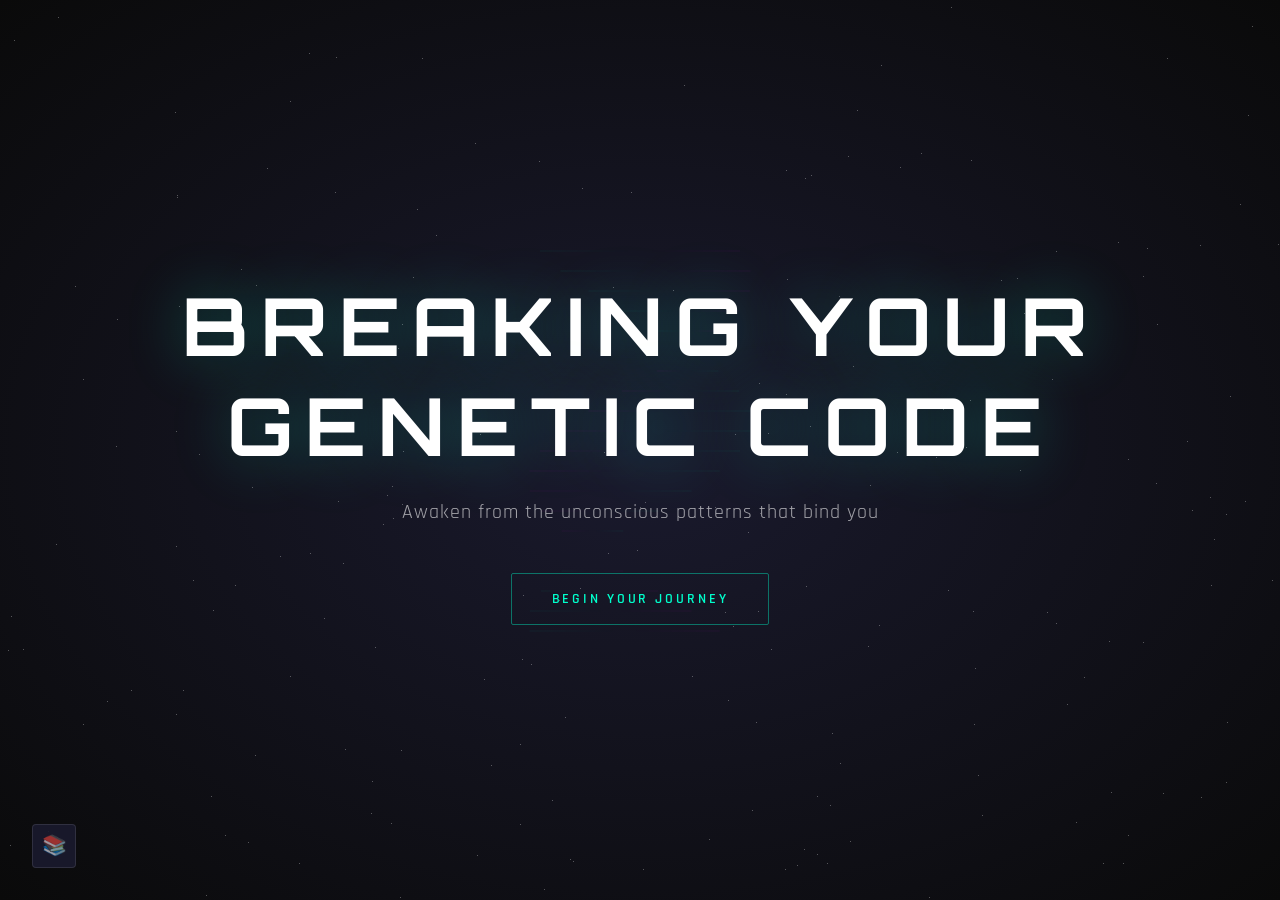
==== commit f3b4f5aa: "Refine visual design for professional, polished look - Simplify all hover effects to subtle border c" ====
--- a/index.html
+++ b/index.html
@@ -14,19 +14,98 @@
         }
         
         :root {
+            /* Colors */
             --primary: #00ffcc;
             --secondary: #ff00ff;
             --dark: #0a0a0a;
             --light: #ffffff;
             --accent: #ffaa00;
-        }
-        
+            --info: #00aaff;
+            --warning: #ff6600;
+
+            /* Semantic Colors */
+            --bg-primary: #0a0a0a;
+            --bg-secondary: rgba(26, 26, 46, 0.95);
+            --bg-card: rgba(26, 26, 46, 0.3);
+            --border-subtle: rgba(138, 43, 226, 0.3);
+
+            /* Spacing Scale */
+            --space-xs: 0.25rem;
+            --space-sm: 0.5rem;
+            --space-md: 1rem;
+            --space-lg: 2rem;
+            --space-xl: 4rem;
+
+            /* Transitions */
+            --transition-fast: 150ms ease;
+            --transition-normal: 300ms ease;
+            --transition-slow: 500ms ease;
+
+            /* Shadows */
+            --shadow-glow-primary: 0 0 20px rgba(0, 255, 204, 0.5);
+            --shadow-glow-secondary: 0 0 20px rgba(255, 0, 255, 0.5);
+            --shadow-glow-accent: 0 0 20px rgba(255, 170, 0, 0.5);
+
+            /* Border Radius */
+            --radius-sm: 5px;
+            --radius-md: 10px;
+            --radius-lg: 20px;
+            --radius-full: 50%;
+        }
+
+        /* Accessibility: Reduce motion for users who prefer it */
+        @media (prefers-reduced-motion: reduce) {
+            *,
+            *::before,
+            *::after {
+                animation-duration: 0.01ms !important;
+                animation-iteration-count: 1 !important;
+                transition-duration: 0.01ms !important;
+                scroll-behavior: auto !important;
+            }
+
+            .star { animation: none; opacity: 0.5; }
+            .dna-strand { animation: none; }
+            .consciousness-meter .meter { transition: none; }
+        }
+
+        /* Focus indicators for keyboard navigation */
+        :focus-visible {
+            outline: 2px solid var(--primary);
+            outline-offset: 2px;
+        }
+
+        button:focus-visible,
+        a:focus-visible,
+        input:focus-visible {
+            outline: 2px solid var(--primary);
+            outline-offset: 2px;
+            box-shadow: var(--shadow-glow-primary);
+        }
+
+        :focus:not(:focus-visible) {
+            outline: none;
+        }
+
+        /* Visually hidden for screen readers */
+        .visually-hidden {
+            position: absolute;
+            width: 1px;
+            height: 1px;
+            padding: 0;
+            margin: -1px;
+            overflow: hidden;
+            clip: rect(0, 0, 0, 0);
+            white-space: nowrap;
+            border: 0;
+        }
+
         body {
             font-family: 'Rajdhani', sans-serif;
             background: var(--dark);
             color: var(--light);
             overflow-x: hidden;
-            cursor: crosshair;
+            cursor: default;
         }
         
         /* Cosmic background */
@@ -51,19 +130,13 @@
         
         .star {
             position: absolute;
-            width: 2px;
-            height: 2px;
-            background: white;
+            width: 1px;
+            height: 1px;
+            background: rgba(255, 255, 255, 0.4);
             border-radius: 50%;
-            animation: twinkle 3s infinite;
-        }
-        
-        @keyframes twinkle {
-            0%, 100% { opacity: 0; }
-            50% { opacity: 1; }
-        }
-        
-        /* DNA Helix Animation */
+        }
+        
+        /* DNA Helix - Subtle background element */
         .dna-container {
             position: fixed;
             top: 50%;
@@ -71,29 +144,22 @@
             transform: translate(-50%, -50%);
             width: 200px;
             height: 400px;
-            opacity: 0.1;
+            opacity: 0.03;
             z-index: 1;
             pointer-events: none;
         }
-        
+
         .dna-strand {
             position: absolute;
             width: 100%;
             height: 100%;
-            animation: rotate 20s linear infinite;
-        }
-        
-        @keyframes rotate {
-            0% { transform: rotateY(0deg); }
-            100% { transform: rotateY(360deg); }
-        }
-        
+        }
+
         .dna-pair {
             position: absolute;
             width: 100%;
-            height: 4px;
-            background: linear-gradient(90deg, var(--primary) 0%, transparent 45%, transparent 55%, var(--secondary) 100%);
-            border-radius: 2px;
+            height: 2px;
+            background: linear-gradient(90deg, var(--primary) 0%, transparent 50%, var(--secondary) 100%);
         }
         
         /* Hero Section */
@@ -109,72 +175,42 @@
         
         .hero h1 {
             font-family: 'Orbitron', monospace;
-            font-size: clamp(2rem, 8vw, 6rem);
-            font-weight: 900;
+            font-size: clamp(2rem, 7vw, 5rem);
+            font-weight: 700;
             text-align: center;
-            letter-spacing: 0.1em;
-            margin-bottom: 1rem;
-            background: linear-gradient(45deg, var(--primary), var(--secondary), var(--accent));
-            -webkit-background-clip: text;
-            -webkit-text-fill-color: transparent;
-            animation: glow 3s ease-in-out infinite alternate;
-        }
-        
-        @keyframes glow {
-            0% { filter: brightness(1) drop-shadow(0 0 20px rgba(0, 255, 204, 0.5)); }
-            100% { filter: brightness(1.2) drop-shadow(0 0 40px rgba(255, 0, 255, 0.8)); }
-        }
-        
+            letter-spacing: 0.15em;
+            margin-bottom: 1.5rem;
+            color: var(--light);
+            text-shadow: 0 0 60px rgba(0, 255, 204, 0.3);
+        }
+
         .subtitle {
-            font-size: 1.5rem;
-            font-weight: 300;
+            font-size: clamp(1rem, 2.5vw, 1.25rem);
+            font-weight: 400;
             text-align: center;
-            opacity: 0.8;
+            color: rgba(255, 255, 255, 0.6);
             margin-bottom: 3rem;
-            animation: fadeIn 2s ease-out;
-        }
-        
-        @keyframes fadeIn {
-            0% { opacity: 0; transform: translateY(20px); }
-            100% { opacity: 0.8; transform: translateY(0); }
+            letter-spacing: 0.05em;
         }
         
         .start-journey {
-            padding: 1rem 3rem;
-            font-size: 1.2rem;
+            padding: 1rem 2.5rem;
+            font-size: 0.9rem;
             font-weight: 600;
+            font-family: 'Rajdhani', sans-serif;
             background: transparent;
             color: var(--primary);
-            border: 2px solid var(--primary);
-            border-radius: 50px;
+            border: 1px solid rgba(0, 255, 204, 0.4);
+            border-radius: 2px;
             cursor: pointer;
-            transition: all 0.3s ease;
+            transition: all var(--transition-normal);
             text-transform: uppercase;
-            letter-spacing: 0.1em;
-            position: relative;
-            overflow: hidden;
-        }
-        
+            letter-spacing: 0.2em;
+        }
+
         .start-journey:hover {
-            color: var(--dark);
-            transform: scale(1.05);
-            box-shadow: 0 0 30px var(--primary);
-        }
-        
-        .start-journey::before {
-            content: '';
-            position: absolute;
-            top: 0;
-            left: -100%;
-            width: 100%;
-            height: 100%;
-            background: var(--primary);
-            transition: left 0.3s ease;
-            z-index: -1;
-        }
-        
-        .start-journey:hover::before {
-            left: 0;
+            background: rgba(0, 255, 204, 0.1);
+            border-color: var(--primary);
         }
         
         /* Chapter Navigation */
@@ -183,245 +219,176 @@
             top: 0;
             left: 0;
             width: 100%;
-            padding: 2rem;
-            background: rgba(10, 10, 10, 0.8);
-            backdrop-filter: blur(10px);
+            padding: 1.25rem 2rem;
+            background: rgba(10, 10, 10, 0.95);
+            backdrop-filter: blur(20px);
             z-index: 100;
             transform: translateY(-100%);
             transition: transform 0.3s ease;
-        }
-        
+            border-bottom: 1px solid rgba(255, 255, 255, 0.05);
+        }
+
         .nav.visible {
             transform: translateY(0);
         }
-        
+
         .nav ul {
             list-style: none;
             display: flex;
             justify-content: center;
-            gap: 2rem;
+            gap: 2.5rem;
             flex-wrap: wrap;
         }
-        
+
         .nav a {
-            color: var(--light);
+            color: rgba(255, 255, 255, 0.6);
             text-decoration: none;
-            font-weight: 600;
-            transition: all 0.3s ease;
-            position: relative;
-        }
-        
-        .nav a::after {
-            content: '';
-            position: absolute;
-            bottom: -5px;
-            left: 0;
-            width: 0;
-            height: 2px;
-            background: var(--primary);
-            transition: width 0.3s ease;
-        }
-        
-        .nav a:hover::after {
-            width: 100%;
+            font-size: 0.8rem;
+            font-weight: 500;
+            letter-spacing: 0.1em;
+            text-transform: uppercase;
+            transition: color var(--transition-normal);
+        }
+
+        .nav a:hover {
+            color: var(--primary);
         }
         
         /* Content Sections */
         .content {
             display: none;
             min-height: 100vh;
-            padding: 8rem 2rem 4rem;
-            max-width: 1000px;
+            padding: 6rem 2rem 4rem;
+            max-width: 800px;
             margin: 0 auto;
-            animation: contentFade 0.5s ease-out;
-        }
-        
+        }
+
         .content.active {
             display: block;
         }
-        
-        @keyframes contentFade {
-            0% { opacity: 0; transform: translateY(30px); }
-            100% { opacity: 1; transform: translateY(0); }
-        }
-        
+
         .chapter {
             margin-bottom: 4rem;
         }
-        
+
         .chapter h2 {
             font-family: 'Orbitron', monospace;
-            font-size: 3rem;
-            margin-bottom: 2rem;
+            font-size: clamp(1.5rem, 4vw, 2.25rem);
+            font-weight: 600;
+            margin-bottom: 2.5rem;
+            color: var(--light);
+            letter-spacing: 0.05em;
+            border-bottom: 1px solid rgba(0, 255, 204, 0.2);
+            padding-bottom: 1rem;
+        }
+
+        .chapter h3 {
+            font-size: clamp(1.1rem, 2.5vw, 1.4rem);
+            font-weight: 600;
+            margin: 3rem 0 1.25rem;
             color: var(--primary);
-            position: relative;
-            padding-left: 2rem;
-        }
-        
-        .chapter h2::before {
-            content: '';
-            position: absolute;
-            left: 0;
-            top: 50%;
-            transform: translateY(-50%);
-            width: 5px;
-            height: 100%;
-            background: linear-gradient(180deg, var(--primary), var(--secondary));
-        }
-        
-        .chapter h3 {
-            font-size: 2rem;
-            margin: 2rem 0 1rem;
-            color: var(--accent);
-        }
-        
+            letter-spacing: 0.02em;
+        }
+
         .chapter p {
-            font-size: 1.2rem;
-            line-height: 1.8;
-            margin-bottom: 1.5rem;
-            opacity: 0.9;
-        }
-        
+            font-size: 1.1rem;
+            line-height: 1.9;
+            margin-bottom: 1.75rem;
+            color: rgba(255, 255, 255, 0.8);
+        }
+
         .quote {
-            border-left: 3px solid var(--secondary);
-            padding-left: 2rem;
-            margin: 2rem 0;
+            border-left: 2px solid rgba(255, 0, 255, 0.4);
+            padding-left: 1.5rem;
+            margin: 2.5rem 0;
             font-style: italic;
-            font-size: 1.3rem;
-            color: var(--secondary);
-            opacity: 0.8;
+            font-size: 1.15rem;
+            color: rgba(255, 255, 255, 0.7);
         }
         
         /* Interactive Elements */
         .consciousness-meter {
             width: 100%;
-            height: 30px;
-            background: rgba(255, 255, 255, 0.1);
-            border-radius: 15px;
+            height: 4px;
+            background: rgba(255, 255, 255, 0.08);
+            border-radius: 2px;
             margin: 2rem 0;
             position: relative;
             overflow: hidden;
         }
-        
+
         .consciousness-fill {
             height: 100%;
-            background: linear-gradient(90deg, var(--primary), var(--secondary));
-            border-radius: 15px;
+            background: var(--primary);
+            border-radius: 2px;
             width: 0%;
             transition: width 2s ease;
         }
         
         .meditation-prompt {
-            background: rgba(0, 255, 204, 0.1);
-            border: 1px solid var(--primary);
-            border-radius: 10px;
+            background: rgba(255, 255, 255, 0.02);
+            border: 1px solid rgba(0, 255, 204, 0.15);
+            border-radius: 4px;
             padding: 2rem;
             margin: 2rem 0;
             text-align: center;
         }
-        
+
         .pulse {
             display: inline-block;
-            width: 20px;
-            height: 20px;
+            width: 12px;
+            height: 12px;
             background: var(--primary);
             border-radius: 50%;
             margin: 0 auto 1rem;
-            animation: pulse 6s ease-in-out infinite;
-        }
-        
-        @keyframes pulse {
-            0%, 100% { transform: scale(1); opacity: 1; }
-            50% { transform: scale(1.5); opacity: 0.5; }
+            opacity: 0.6;
         }
         
         /* Wisdom Cards */
         .wisdom-card {
-            background: rgba(138, 43, 226, 0.1);
-            border: 1px solid rgba(138, 43, 226, 0.3);
-            border-radius: 15px;
+            background: rgba(255, 255, 255, 0.02);
+            border: 1px solid rgba(255, 255, 255, 0.06);
+            border-radius: 4px;
             padding: 2rem;
-            margin: 2rem 0;
-            position: relative;
-            overflow: hidden;
-            transition: all 0.3s ease;
-        }
-        
+            margin: 2.5rem 0;
+            transition: border-color var(--transition-normal);
+        }
+
         .wisdom-card:hover {
-            transform: translateY(-5px);
-            box-shadow: 0 10px 30px rgba(138, 43, 226, 0.3);
-            border-color: var(--primary);
-        }
-        
-        .wisdom-card::before {
-            content: '';
-            position: absolute;
-            top: -50%;
-            right: -50%;
-            width: 200%;
-            height: 200%;
-            background: radial-gradient(circle, rgba(138, 43, 226, 0.1) 0%, transparent 70%);
-            animation: wisdomPulse 4s ease-in-out infinite;
-            pointer-events: none;
-        }
-        
-        @keyframes wisdomPulse {
-            0%, 100% { transform: scale(0.8); opacity: 0.3; }
-            50% { transform: scale(1.2); opacity: 0.1; }
-        }
-        
+            border-color: rgba(0, 255, 204, 0.2);
+        }
+
         .wisdom-icon {
-            font-size: 2rem;
+            font-size: 1.5rem;
             margin-bottom: 1rem;
-            filter: sepia(1) hue-rotate(280deg) brightness(1.5);
+            opacity: 0.8;
             display: inline-block;
-            animation: wisdomGlow 3s ease-in-out infinite alternate;
-        }
-        
-        @keyframes wisdomGlow {
-            0% { filter: sepia(1) hue-rotate(280deg) brightness(1.5) drop-shadow(0 0 10px rgba(138, 43, 226, 0.5)); }
-            100% { filter: sepia(1) hue-rotate(280deg) brightness(2) drop-shadow(0 0 20px rgba(0, 255, 204, 0.8)); }
-        }
-        
-        .wisdom-content {
-            position: relative;
-            z-index: 1;
-        }
-        
+        }
+
         .wisdom-content h4 {
-            color: var(--accent);
+            color: rgba(255, 255, 255, 0.9);
             font-family: 'Orbitron', monospace;
-            font-size: 1.2rem;
+            font-size: 0.9rem;
+            font-weight: 500;
             margin-bottom: 1rem;
-            letter-spacing: 0.05em;
-        }
-        
+            letter-spacing: 0.08em;
+            text-transform: uppercase;
+        }
+
         .wisdom-quote {
             font-style: italic;
-            font-size: 1.1rem;
+            font-size: 1.05rem;
+            line-height: 1.7;
+            color: rgba(255, 255, 255, 0.75);
+            margin-bottom: 1rem;
+            padding-left: 1.25rem;
+            border-left: 2px solid rgba(0, 255, 204, 0.3);
+        }
+
+        .wisdom-context {
+            font-size: 0.9rem;
+            color: rgba(255, 255, 255, 0.5);
             line-height: 1.6;
-            color: rgba(255, 255, 255, 0.9);
-            margin-bottom: 0.5rem;
-            padding-left: 1.5rem;
-            border-left: 3px solid var(--secondary);
-            position: relative;
-        }
-        
-        .wisdom-quote::before {
-            content: '"';
-            position: absolute;
-            left: 0;
-            top: -0.5rem;
-            font-size: 2rem;
-            color: var(--secondary);
-            opacity: 0.5;
-        }
-        
-        .wisdom-context {
-            font-size: 0.95rem;
-            opacity: 0.8;
-            line-height: 1.5;
-            margin-top: 1rem;
         }
         
         /* Wisdom Card Responsive */
@@ -449,27 +416,25 @@
             position: fixed;
             bottom: 2rem;
             right: 2rem;
-            max-width: 400px;
-            background: rgba(138, 43, 226, 0.15);
-            border: 1px solid rgba(138, 43, 226, 0.4);
-            border-radius: 15px;
+            max-width: 380px;
+            background: rgba(26, 26, 46, 0.9);
+            border: 1px solid rgba(255, 255, 255, 0.08);
+            border-radius: 4px;
             padding: 1.5rem;
             opacity: 0;
-            transform: translateY(20px);
-            transition: all 0.5s ease;
+            transform: translateY(10px);
+            transition: opacity var(--transition-slow), transform var(--transition-slow), border-color var(--transition-normal);
             cursor: pointer;
             z-index: 50;
         }
-        
+
         .floating-quote.visible {
             opacity: 1;
             transform: translateY(0);
         }
-        
+
         .floating-quote:hover {
-            transform: translateY(-5px) scale(1.02);
-            box-shadow: 0 10px 30px rgba(138, 43, 226, 0.4);
-            border-color: var(--primary);
+            border-color: rgba(0, 255, 204, 0.25);
         }
         
         .floating-quote-text {
@@ -493,15 +458,18 @@
             right: 0.5rem;
             width: 20px;
             height: 20px;
+            padding: 0;
             background: rgba(255, 255, 255, 0.1);
             border: 1px solid rgba(255, 255, 255, 0.2);
-            border-radius: 50%;
+            border-radius: var(--radius-full);
             display: flex;
             align-items: center;
             justify-content: center;
             cursor: pointer;
             font-size: 0.8rem;
-            transition: all 0.3s ease;
+            color: var(--light);
+            font-family: inherit;
+            transition: background-color var(--transition-normal), border-color var(--transition-normal), transform var(--transition-normal);
         }
         
         .floating-quote-close:hover {
@@ -533,28 +501,30 @@
         }
         
         .quote-modal-content {
-            background: rgba(26, 26, 46, 0.95);
-            border: 2px solid var(--primary);
-            border-radius: 20px;
-            padding: 3rem;
-            max-width: 600px;
+            background: rgba(20, 20, 35, 0.95);
+            backdrop-filter: blur(20px);
+            -webkit-backdrop-filter: blur(20px);
+            border: 1px solid rgba(255, 255, 255, 0.08);
+            border-radius: 6px;
+            padding: 2.5rem;
+            max-width: 560px;
             width: 90%;
             max-height: 80vh;
             overflow-y: auto;
             position: relative;
-            animation: modalSlide 0.3s ease;
-        }
-        
-        @keyframes modalSlide {
-            0% { transform: translateY(-50px); opacity: 0; }
-            100% { transform: translateY(0); opacity: 1; }
+            animation: modalFade 0.25s ease;
+        }
+
+        @keyframes modalFade {
+            0% { opacity: 0; transform: translateY(-10px); }
+            100% { opacity: 1; transform: translateY(0); }
         }
         
         .quote-modal-icon {
-            font-size: 3rem;
+            font-size: 2.5rem;
             text-align: center;
             margin-bottom: 1rem;
-            filter: sepia(1) hue-rotate(280deg) brightness(2);
+            opacity: 0.8;
         }
         
         .quote-modal-title {
@@ -608,7 +578,7 @@
             display: flex;
             align-items: center;
             justify-content: center;
-            transition: all 0.3s ease;
+            transition: background-color var(--transition-normal), transform var(--transition-normal), opacity var(--transition-normal), border-color var(--transition-normal), box-shadow var(--transition-normal);
         }
         
         .quote-modal-close:hover {
@@ -628,12 +598,11 @@
             border: none;
             cursor: pointer;
             font-size: 1.5rem;
-            transition: all 0.3s ease;
+            transition: background-color var(--transition-normal), transform var(--transition-normal), opacity var(--transition-normal), border-color var(--transition-normal), box-shadow var(--transition-normal);
             color: rgba(255, 255, 255, 0.5);
         }
         
         .bookmark-btn:hover {
-            transform: scale(1.2);
             color: var(--accent);
         }
         
@@ -645,25 +614,26 @@
             position: fixed;
             bottom: 2rem;
             left: 2rem;
-            width: 50px;
-            height: 50px;
-            background: rgba(138, 43, 226, 0.2);
-            border: 2px solid rgba(138, 43, 226, 0.4);
-            border-radius: 50%;
+            width: 44px;
+            height: 44px;
+            padding: 0;
+            background: rgba(26, 26, 46, 0.9);
+            border: 1px solid rgba(255, 255, 255, 0.1);
+            border-radius: 4px;
             display: flex;
             align-items: center;
             justify-content: center;
             cursor: pointer;
-            font-size: 1.5rem;
-            transition: all 0.3s ease;
+            font-size: 1.25rem;
+            font-family: inherit;
+            color: rgba(255, 255, 255, 0.6);
+            transition: color var(--transition-normal), border-color var(--transition-normal);
             z-index: 50;
         }
-        
+
         .bookmarks-toggle:hover {
-            background: rgba(138, 43, 226, 0.3);
-            border-color: var(--primary);
-            transform: scale(1.1);
-            box-shadow: 0 0 20px rgba(138, 43, 226, 0.5);
+            color: var(--primary);
+            border-color: rgba(0, 255, 204, 0.3);
         }
         
         .bookmarks-panel {
@@ -709,7 +679,7 @@
             display: flex;
             align-items: center;
             justify-content: center;
-            transition: all 0.3s ease;
+            transition: background-color var(--transition-normal), transform var(--transition-normal), opacity var(--transition-normal), border-color var(--transition-normal), box-shadow var(--transition-normal);
         }
         
         .bookmarks-close:hover {
@@ -725,18 +695,17 @@
         }
         
         .bookmark-item {
-            background: rgba(138, 43, 226, 0.1);
-            border: 1px solid rgba(138, 43, 226, 0.3);
-            border-radius: 10px;
-            padding: 1.5rem;
-            margin-bottom: 1rem;
+            background: rgba(255, 255, 255, 0.02);
+            border: 1px solid rgba(255, 255, 255, 0.06);
+            border-radius: 4px;
+            padding: 1.25rem;
+            margin-bottom: 0.75rem;
             position: relative;
-            transition: all 0.3s ease;
-        }
-        
+            transition: border-color var(--transition-normal);
+        }
+
         .bookmark-item:hover {
-            transform: translateX(5px);
-            border-color: var(--primary);
+            border-color: rgba(0, 255, 204, 0.2);
         }
         
         .bookmark-quote {
@@ -767,13 +736,12 @@
             display: flex;
             align-items: center;
             justify-content: center;
-            transition: all 0.3s ease;
+            transition: background-color var(--transition-normal), transform var(--transition-normal), opacity var(--transition-normal), border-color var(--transition-normal), box-shadow var(--transition-normal);
         }
         
         .bookmark-remove:hover {
-            background: rgba(255, 0, 0, 0.3);
-            border-color: rgba(255, 0, 0, 0.5);
-            transform: scale(1.1);
+            background: rgba(255, 0, 0, 0.2);
+            border-color: rgba(255, 0, 0, 0.4);
         }
         
         .bookmarks-actions {
@@ -787,20 +755,20 @@
             width: 100%;
             padding: 0.75rem;
             margin-bottom: 0.5rem;
-            background: rgba(0, 255, 204, 0.1);
-            border: 1px solid var(--primary);
+            background: transparent;
+            border: 1px solid rgba(0, 255, 204, 0.3);
             color: var(--primary);
-            border-radius: 5px;
+            border-radius: 3px;
             cursor: pointer;
-            transition: all 0.3s ease;
+            transition: background-color var(--transition-normal), border-color var(--transition-normal);
             text-align: center;
             text-decoration: none;
-        }
-        
+            font-size: 0.9rem;
+        }
+
         .bookmark-action-btn:hover {
-            background: rgba(0, 255, 204, 0.2);
-            transform: translateY(-2px);
-            box-shadow: 0 5px 15px rgba(0, 255, 204, 0.3);
+            background: rgba(0, 255, 204, 0.08);
+            border-color: rgba(0, 255, 204, 0.5);
         }
         
         /* Responsive for bookmarks */
@@ -846,31 +814,29 @@
         }
         
         .period-filter {
-            padding: 0.75rem 1.5rem;
-            background: rgba(138, 43, 226, 0.1);
-            border: 1px solid rgba(138, 43, 226, 0.3);
-            color: var(--light);
-            border-radius: 25px;
+            padding: 0.6rem 1.25rem;
+            background: transparent;
+            border: 1px solid rgba(255, 255, 255, 0.15);
+            color: rgba(255, 255, 255, 0.6);
+            border-radius: 3px;
             cursor: pointer;
-            transition: all 0.3s ease;
+            transition: color var(--transition-normal), border-color var(--transition-normal);
             font-family: 'Rajdhani', sans-serif;
+            font-weight: 500;
+            font-size: 0.9rem;
+            letter-spacing: 0.05em;
+        }
+
+        .period-filter:hover {
+            color: var(--primary);
+            border-color: rgba(0, 255, 204, 0.3);
+        }
+
+        .period-filter.active {
+            background: rgba(0, 255, 204, 0.1);
+            color: var(--primary);
+            border-color: rgba(0, 255, 204, 0.4);
             font-weight: 600;
-            font-size: 1rem;
-            letter-spacing: 0.05em;
-        }
-        
-        .period-filter:hover {
-            background: rgba(138, 43, 226, 0.2);
-            border-color: var(--primary);
-            transform: translateY(-2px);
-            box-shadow: 0 5px 15px rgba(138, 43, 226, 0.3);
-        }
-        
-        .period-filter.active {
-            background: var(--primary);
-            color: var(--dark);
-            border-color: var(--primary);
-            font-weight: 700;
         }
         
         .library-search {
@@ -881,21 +847,20 @@
         
         #library-search-input {
             width: 100%;
-            padding: 1rem 3rem 1rem 1.5rem;
-            background: rgba(26, 26, 46, 0.5);
-            border: 1px solid rgba(138, 43, 226, 0.3);
-            border-radius: 30px;
+            padding: 0.9rem 3rem 0.9rem 1.25rem;
+            background: rgba(255, 255, 255, 0.03);
+            border: 1px solid rgba(255, 255, 255, 0.1);
+            border-radius: 4px;
             color: var(--light);
             font-size: 1rem;
-            transition: all 0.3s ease;
+            transition: border-color var(--transition-normal), background-color var(--transition-normal);
             font-family: 'Rajdhani', sans-serif;
         }
         
         #library-search-input:focus {
             outline: none;
-            border-color: var(--primary);
+            border-color: rgba(0, 255, 204, 0.4);
             background: rgba(26, 26, 46, 0.7);
-            box-shadow: 0 0 20px rgba(0, 255, 204, 0.3);
         }
         
         #library-search-input::placeholder {
@@ -940,46 +905,28 @@
         }
         
         .library-card {
-            background: rgba(26, 26, 46, 0.4);
-            border: 1px solid rgba(138, 43, 226, 0.3);
-            border-radius: 15px;
+            background: rgba(26, 26, 46, 0.3);
+            border: 1px solid rgba(255, 255, 255, 0.06);
+            border-radius: 6px;
             padding: 2rem;
             position: relative;
             overflow: hidden;
             cursor: pointer;
-            transition: all 0.3s ease;
+            transition: border-color var(--transition-normal), background-color var(--transition-normal);
             min-height: 250px;
             display: flex;
             flex-direction: column;
         }
-        
-        .library-card::before {
-            content: '';
-            position: absolute;
-            top: 0;
-            left: 0;
-            right: 0;
-            height: 5px;
-            background: linear-gradient(90deg, var(--primary), var(--secondary));
-            transform: scaleX(0);
-            transition: transform 0.3s ease;
-        }
-        
+
         .library-card:hover {
-            transform: translateY(-5px);
-            border-color: var(--primary);
-            box-shadow: 0 10px 30px rgba(138, 43, 226, 0.4);
-            background: rgba(26, 26, 46, 0.6);
-        }
-        
-        .library-card:hover::before {
-            transform: scaleX(1);
+            border-color: rgba(0, 255, 204, 0.2);
+            background: rgba(26, 26, 46, 0.4);
         }
         
         .library-card-icon {
-            font-size: 2.5rem;
+            font-size: 2rem;
             margin-bottom: 1rem;
-            filter: sepia(1) hue-rotate(280deg) brightness(1.5);
+            opacity: 0.8;
             display: block;
             text-align: center;
         }
@@ -1046,21 +993,18 @@
         }
         
         .text-modal .modal-content {
-            background: rgba(26, 26, 46, 0.98);
-            border: 2px solid var(--primary);
-            border-radius: 20px;
-            padding: 3rem;
-            max-width: 800px;
+            background: rgba(20, 20, 35, 0.95);
+            backdrop-filter: blur(20px);
+            -webkit-backdrop-filter: blur(20px);
+            border: 1px solid rgba(255, 255, 255, 0.08);
+            border-radius: 6px;
+            padding: 2.5rem;
+            max-width: 750px;
             width: 90%;
             max-height: 85vh;
             overflow-y: auto;
             position: relative;
-            animation: modalZoom 0.3s ease;
-        }
-        
-        @keyframes modalZoom {
-            0% { transform: scale(0.8); opacity: 0; }
-            100% { transform: scale(1); opacity: 1; }
+            animation: modalFade 0.25s ease;
         }
         
         .text-modal .close-modal {
@@ -1077,7 +1021,7 @@
             justify-content: center;
             border: 2px solid rgba(255, 255, 255, 0.2);
             border-radius: 50%;
-            transition: all 0.3s ease;
+            transition: background-color var(--transition-normal), transform var(--transition-normal), opacity var(--transition-normal), border-color var(--transition-normal), box-shadow var(--transition-normal);
         }
         
         .text-modal .close-modal:hover {
@@ -1092,9 +1036,9 @@
         }
         
         .modal-icon {
-            font-size: 4rem;
+            font-size: 3rem;
             margin-bottom: 1rem;
-            filter: sepia(1) hue-rotate(280deg) brightness(2);
+            opacity: 0.8;
         }
         
         .modal-title {
@@ -1161,31 +1105,31 @@
         }
         
         .modal-actions button {
-            padding: 0.75rem 2rem;
-            background: rgba(0, 255, 204, 0.1);
-            border: 1px solid var(--primary);
+            padding: 0.75rem 1.75rem;
+            background: transparent;
+            border: 1px solid rgba(0, 255, 204, 0.3);
             color: var(--primary);
-            border-radius: 25px;
+            border-radius: 3px;
             cursor: pointer;
-            transition: all 0.3s ease;
+            transition: background-color var(--transition-normal), border-color var(--transition-normal);
             font-family: 'Rajdhani', sans-serif;
             font-weight: 600;
+            font-size: 0.9rem;
             letter-spacing: 0.05em;
         }
-        
+
         .modal-actions button:hover {
-            background: rgba(0, 255, 204, 0.2);
-            transform: translateY(-2px);
-            box-shadow: 0 5px 15px rgba(0, 255, 204, 0.3);
+            background: rgba(0, 255, 204, 0.08);
+            border-color: rgba(0, 255, 204, 0.5);
         }
         
         /* Wisdom Timeline Styles */
         .wisdom-timeline-container {
             margin: 3rem 0;
             padding: 2rem;
-            background: rgba(26, 26, 46, 0.3);
-            border: 1px solid rgba(138, 43, 226, 0.3);
-            border-radius: 20px;
+            background: rgba(255, 255, 255, 0.02);
+            border: 1px solid rgba(255, 255, 255, 0.06);
+            border-radius: 6px;
             position: relative;
             overflow: hidden;
         }
@@ -1215,25 +1159,24 @@
         
         .timeline-zoom,
         .timeline-reset {
-            width: 35px;
-            height: 35px;
-            background: rgba(0, 255, 204, 0.1);
-            border: 1px solid var(--primary);
-            color: var(--primary);
-            border-radius: 50%;
+            width: 32px;
+            height: 32px;
+            background: rgba(26, 26, 46, 0.8);
+            border: 1px solid rgba(255, 255, 255, 0.15);
+            color: rgba(255, 255, 255, 0.6);
+            border-radius: 4px;
             cursor: pointer;
-            font-size: 1.2rem;
+            font-size: 1rem;
             display: flex;
             align-items: center;
             justify-content: center;
-            transition: all 0.3s ease;
-        }
-        
+            transition: color var(--transition-normal), border-color var(--transition-normal);
+        }
+
         .timeline-zoom:hover,
         .timeline-reset:hover {
-            background: rgba(0, 255, 204, 0.2);
-            transform: scale(1.1);
-            box-shadow: 0 0 15px rgba(0, 255, 204, 0.5);
+            color: var(--primary);
+            border-color: rgba(0, 255, 204, 0.3);
         }
         
         .timeline-viewport {
@@ -1262,10 +1205,9 @@
             left: 0;
             right: 0;
             top: 50%;
-            height: 4px;
-            background: linear-gradient(90deg, var(--primary) 0%, var(--secondary) 50%, var(--accent) 100%);
+            height: 2px;
+            background: rgba(255, 255, 255, 0.15);
             transform: translateY(-50%);
-            box-shadow: 0 0 20px rgba(138, 43, 226, 0.5);
         }
         
         .timeline-eras {
@@ -1286,7 +1228,7 @@
             flex-direction: column;
             justify-content: center;
             align-items: center;
-            transition: all 0.3s ease;
+            transition: background-color var(--transition-normal), transform var(--transition-normal), opacity var(--transition-normal), border-color var(--transition-normal), box-shadow var(--transition-normal);
         }
         
         .timeline-era:hover {
@@ -1317,37 +1259,36 @@
         
         .timeline-node {
             position: absolute;
-            width: 40px;
-            height: 40px;
+            width: 32px;
+            height: 32px;
             border-radius: 50%;
-            background: var(--primary);
-            border: 3px solid var(--dark);
+            background: rgba(26, 26, 46, 0.9);
+            border: 2px solid rgba(0, 255, 204, 0.4);
             cursor: pointer;
-            transition: all 0.3s ease;
+            transition: border-color var(--transition-normal), background-color var(--transition-normal);
             transform: translate(-50%, -50%);
             display: flex;
             align-items: center;
             justify-content: center;
-            font-size: 1.2rem;
-            box-shadow: 0 0 20px rgba(0, 255, 204, 0.5);
-        }
-        
+            font-size: 1rem;
+        }
+
         .timeline-node:hover {
-            transform: translate(-50%, -50%) scale(1.3);
-            box-shadow: 0 0 30px rgba(0, 255, 204, 0.8);
+            border-color: var(--primary);
+            background: rgba(0, 255, 204, 0.1);
             z-index: 10;
         }
         
         .timeline-node.eastern {
-            background: var(--primary);
-        }
-        
+            border-color: rgba(0, 255, 204, 0.5);
+        }
+
         .timeline-node.western {
-            background: var(--secondary);
-        }
-        
+            border-color: rgba(255, 0, 255, 0.5);
+        }
+
         .timeline-node.mystical {
-            background: var(--accent);
+            border-color: rgba(255, 170, 0, 0.5);
         }
         
         .timeline-tooltip {
@@ -1362,7 +1303,7 @@
             min-width: 200px;
             opacity: 0;
             visibility: hidden;
-            transition: all 0.3s ease;
+            transition: background-color var(--transition-normal), transform var(--transition-normal), opacity var(--transition-normal), border-color var(--transition-normal), box-shadow var(--transition-normal);
             z-index: 20;
         }
         
@@ -1408,10 +1349,10 @@
         }
         
         .legend-dot {
-            width: 12px;
-            height: 12px;
+            width: 10px;
+            height: 10px;
             border-radius: 50%;
-            box-shadow: 0 0 10px currentColor;
+            opacity: 0.8;
         }
         
         /* Timeline Responsive */
@@ -1479,7 +1420,7 @@
         .timeline-section {
             margin-top: 4rem;
             padding-top: 4rem;
-            border-top: 1px solid rgba(138, 43, 226, 0.3);
+            border-top: 1px solid rgba(255, 255, 255, 0.06);
         }
         
         .timeline-title {
@@ -1505,35 +1446,15 @@
             margin-bottom: 2rem;
         }
         
-        .timeline-zoom,
-        .timeline-reset {
-            padding: 0.5rem 1.5rem;
-            background: rgba(0, 255, 204, 0.1);
-            border: 1px solid var(--primary);
-            color: var(--primary);
-            border-radius: 20px;
-            cursor: pointer;
-            transition: all 0.3s ease;
-            font-family: 'Rajdhani', sans-serif;
-            font-weight: 600;
-        }
-        
-        .timeline-zoom:hover,
-        .timeline-reset:hover {
-            background: rgba(0, 255, 204, 0.2);
-            transform: translateY(-2px);
-            box-shadow: 0 5px 15px rgba(0, 255, 204, 0.3);
-        }
-        
         .timeline-container {
             position: relative;
             width: 100%;
             height: 400px;
             overflow-x: auto;
             overflow-y: hidden;
-            background: rgba(26, 26, 46, 0.3);
-            border: 1px solid rgba(138, 43, 226, 0.3);
-            border-radius: 20px;
+            background: rgba(255, 255, 255, 0.02);
+            border: 1px solid rgba(255, 255, 255, 0.06);
+            border-radius: 6px;
             padding: 2rem;
             margin-bottom: 2rem;
         }
@@ -1545,103 +1466,25 @@
             transition: transform 0.3s ease;
         }
         
-        .timeline-line {
-            position: absolute;
-            top: 50%;
-            left: 0;
-            right: 0;
-            height: 4px;
-            background: linear-gradient(90deg, 
-                var(--primary) 0%, 
-                var(--secondary) 33%, 
-                var(--accent) 66%, 
-                var(--primary) 100%);
-            transform: translateY(-50%);
-            opacity: 0.5;
-        }
-        
-        .timeline-nodes {
-            position: relative;
-            height: 100%;
-        }
-        
-        .timeline-node {
-            position: absolute;
-            top: 50%;
-            transform: translate(-50%, -50%);
-            width: 60px;
-            height: 60px;
-            border-radius: 50%;
-            cursor: pointer;
-            transition: all 0.3s ease;
-            display: flex;
-            align-items: center;
-            justify-content: center;
-            font-size: 1.5rem;
-            z-index: 10;
-        }
-        
-        .timeline-node::before {
-            content: '';
-            position: absolute;
-            width: 100%;
-            height: 100%;
-            border-radius: 50%;
-            background: inherit;
-            opacity: 0.3;
-            transform: scale(0);
-            transition: transform 0.3s ease;
-        }
-        
-        .timeline-node:hover::before {
-            transform: scale(1.5);
-        }
-        
-        .timeline-node:hover {
-            transform: translate(-50%, -50%) scale(1.2);
-            z-index: 20;
-        }
-        
-        .timeline-node.ancient {
-            background: rgba(138, 43, 226, 0.8);
-            border: 2px solid var(--primary);
-        }
-        
-        .timeline-node.medieval {
-            background: rgba(255, 0, 255, 0.8);
-            border: 2px solid var(--secondary);
-        }
-        
-        .timeline-node.renaissance {
-            background: rgba(255, 170, 0, 0.8);
-            border: 2px solid var(--accent);
-        }
-        
-        .timeline-node.modern {
-            background: rgba(0, 255, 204, 0.8);
-            border: 2px solid var(--primary);
-        }
-        
         .timeline-label {
             position: absolute;
-            bottom: -60px;
+            bottom: -50px;
             left: 50%;
             transform: translateX(-50%);
-            background: rgba(26, 26, 46, 0.95);
-            border: 1px solid rgba(138, 43, 226, 0.5);
-            border-radius: 10px;
-            padding: 0.5rem 1rem;
-            font-size: 0.85rem;
+            background: rgba(20, 20, 35, 0.95);
+            border: 1px solid rgba(255, 255, 255, 0.1);
+            border-radius: 4px;
+            padding: 0.5rem 0.75rem;
+            font-size: 0.8rem;
             white-space: nowrap;
             opacity: 0;
-            transition: all 0.3s ease;
+            transition: opacity var(--transition-normal);
             pointer-events: none;
             text-align: center;
         }
-        
+
         .timeline-node:hover .timeline-label {
             opacity: 1;
-            bottom: -70px;
         }
         
         .timeline-label-title {
@@ -1658,17 +1501,16 @@
         
         .timeline-connection {
             position: absolute;
-            height: 2px;
-            background: rgba(138, 43, 226, 0.3);
+            height: 1px;
+            background: rgba(255, 255, 255, 0.1);
             top: 50%;
             transform: translateY(-50%);
             z-index: 5;
-            transition: all 0.3s ease;
-        }
-        
+            transition: background-color var(--transition-normal);
+        }
+
         .timeline-connection:hover {
-            background: var(--primary);
-            height: 3px;
+            background: rgba(0, 255, 204, 0.3);
         }
         
         .timeline-legend {
@@ -1685,30 +1527,30 @@
         }
         
         .legend-dot {
-            width: 20px;
-            height: 20px;
+            width: 8px;
+            height: 8px;
             border-radius: 50%;
-            border: 2px solid;
-        }
-        
+            border: none;
+        }
+
         .legend-dot.ancient {
-            background: rgba(138, 43, 226, 0.8);
-            border-color: var(--primary);
-        }
-        
+            background: var(--primary);
+            opacity: 0.6;
+        }
+
         .legend-dot.medieval {
-            background: rgba(255, 0, 255, 0.8);
-            border-color: var(--secondary);
-        }
-        
+            background: var(--secondary);
+            opacity: 0.6;
+        }
+
         .legend-dot.renaissance {
-            background: rgba(255, 170, 0, 0.8);
-            border-color: var(--accent);
-        }
-        
+            background: var(--accent);
+            opacity: 0.6;
+        }
+
         .legend-dot.modern {
-            background: rgba(0, 255, 204, 0.8);
-            border-color: var(--primary);
+            background: var(--primary);
+            opacity: 0.6;
         }
         
         /* Timeline Era Markers */
@@ -1716,22 +1558,22 @@
             position: absolute;
             top: 0;
             bottom: 0;
-            opacity: 0.1;
+            opacity: 0.03;
             pointer-events: none;
         }
-        
+
         .timeline-era.ancient {
             background: var(--primary);
         }
-        
+
         .timeline-era.medieval {
             background: var(--secondary);
         }
-        
+
         .timeline-era.renaissance {
             background: var(--accent);
         }
-        
+
         .timeline-era.modern {
             background: var(--primary);
         }
@@ -1804,45 +1646,47 @@
             align-items: center;
             gap: 0.5rem;
             cursor: pointer;
-            transition: all 0.3s ease;
-        }
-        
+            color: rgba(255, 255, 255, 0.6);
+            font-size: 0.9rem;
+            transition: color var(--transition-normal);
+        }
+
         .connection-filter input[type="checkbox"] {
-            width: 20px;
-            height: 20px;
+            width: 16px;
+            height: 16px;
             cursor: pointer;
             accent-color: var(--primary);
         }
-        
+
         .connection-filter:hover {
-            color: var(--primary);
+            color: rgba(255, 255, 255, 0.9);
         }
         
         .web-container {
             position: relative;
             width: 100%;
             height: 600px;
-            background: rgba(26, 26, 46, 0.3);
-            border: 1px solid rgba(138, 43, 226, 0.3);
-            border-radius: 20px;
+            background: rgba(255, 255, 255, 0.02);
+            border: 1px solid rgba(255, 255, 255, 0.06);
+            border-radius: 6px;
             overflow: hidden;
             margin-bottom: 2rem;
         }
-        
+
         #relationships-canvas {
             width: 100%;
             height: 100%;
         }
-        
+
         .web-tooltip {
             position: absolute;
-            background: rgba(26, 26, 46, 0.95);
-            border: 1px solid var(--primary);
-            border-radius: 10px;
+            background: rgba(20, 20, 35, 0.95);
+            border: 1px solid rgba(255, 255, 255, 0.1);
+            border-radius: 4px;
             padding: 1rem;
             pointer-events: none;
             opacity: 0;
-            transition: opacity 0.3s ease;
+            transition: opacity 0.2s ease;
             z-index: 100;
             max-width: 250px;
         }
@@ -1877,29 +1721,30 @@
         }
         
         .web-legend-line {
-            width: 30px;
-            height: 3px;
-            border-radius: 2px;
+            width: 24px;
+            height: 2px;
+            border-radius: 1px;
+            opacity: 0.7;
         }
         
         .web-legend-line.consciousness {
-            background: #00ffcc;
-        }
-        
+            background: var(--primary);
+        }
+
         .web-legend-line.awakening {
-            background: #ff00ff;
-        }
-        
+            background: var(--secondary);
+        }
+
         .web-legend-line.nonduality {
-            background: #ffaa00;
-        }
-        
+            background: var(--accent);
+        }
+
         .web-legend-line.detachment {
-            background: #00aaff;
-        }
-        
+            background: var(--info);
+        }
+
         .web-legend-line.presence {
-            background: #ff6600;
+            background: var(--warning);
         }
         
         /* Web Responsive */
@@ -1972,27 +1817,25 @@
         }
 
         .study-path-card {
-            background: rgba(26, 26, 46, 0.5);
-            border: 1px solid rgba(0, 255, 204, 0.2);
-            border-radius: 15px;
+            background: rgba(255, 255, 255, 0.02);
+            border: 1px solid rgba(255, 255, 255, 0.06);
+            border-radius: 6px;
             padding: 2rem;
             display: flex;
             flex-direction: column;
             align-items: center;
             text-align: center;
-            transition: all 0.3s ease;
+            transition: border-color var(--transition-normal);
         }
 
         .study-path-card:hover {
-            transform: translateY(-5px);
-            box-shadow: 0 10px 20px rgba(0, 255, 204, 0.2);
-            border-color: var(--primary);
+            border-color: rgba(0, 255, 204, 0.2);
         }
 
         .path-card-icon {
-            font-size: 3rem;
+            font-size: 2rem;
             margin-bottom: 1rem;
-            filter: drop-shadow(0 0 10px var(--primary));
+            opacity: 0.8;
         }
 
         .path-card-title {
@@ -2036,32 +1879,35 @@
         }
 
         .path-card-view-btn {
-            padding: 0.75rem 2rem;
+            padding: 0.6rem 1.5rem;
             background: transparent;
-            border: 1px solid var(--primary);
+            border: 1px solid rgba(0, 255, 204, 0.3);
             color: var(--primary);
-            border-radius: 25px;
+            border-radius: 3px;
             cursor: pointer;
-            transition: all 0.3s ease;
+            transition: background-color var(--transition-normal), border-color var(--transition-normal);
             font-weight: 600;
+            font-size: 0.9rem;
         }
 
         .path-card-view-btn:hover {
-            background: var(--primary);
-            color: var(--dark);
-            box-shadow: 0 0 15px var(--primary);
+            background: rgba(0, 255, 204, 0.08);
+            border-color: rgba(0, 255, 204, 0.5);
         }
 
         /* Path Modal Styles */
         .path-modal .modal-content {
-            background: rgba(26, 26, 46, 0.98);
-            border: 2px solid var(--primary);
-            border-radius: 20px;
-            padding: 2rem; /* Adjusted padding */
+            background: rgba(20, 20, 35, 0.95);
+            backdrop-filter: blur(20px);
+            -webkit-backdrop-filter: blur(20px);
+            border: 1px solid rgba(255, 255, 255, 0.08);
+            border-radius: 6px;
+            padding: 2rem;
             max-width: 700px;
             width: 90%;
             max-height: 90vh;
             overflow-y: auto;
+            animation: modalFade 0.25s ease;
         }
 
         .path-modal .modal-header {
@@ -2150,7 +1996,7 @@
             border-radius: 5px;
             cursor: pointer;
             font-size: 0.9rem;
-            transition: all 0.3s ease;
+            transition: background-color var(--transition-normal), transform var(--transition-normal), opacity var(--transition-normal), border-color var(--transition-normal), box-shadow var(--transition-normal);
         }
         .path-text-view-btn:hover {
             background: rgba(0, 255, 204, 0.2);
@@ -2160,6 +2006,220 @@
         @media (max-width: 768px) {
             .study-paths-grid {
                 grid-template-columns: 1fr;
+            }
+        }
+
+        /* Small phones - 480px and below */
+        @media (max-width: 480px) {
+            .hero h1 {
+                font-size: 1.5rem;
+                letter-spacing: 0.1em;
+            }
+
+            .hero .subtitle {
+                font-size: 0.9rem;
+            }
+
+            .chapter {
+                padding: 3rem 1rem;
+            }
+
+            .chapter h2 {
+                font-size: 1.6rem;
+                padding-left: 0.5rem;
+            }
+
+            .chapter h3 {
+                font-size: 1.2rem;
+            }
+
+            .chapter p {
+                font-size: 0.95rem;
+            }
+
+            .nav ul {
+                gap: 0.25rem;
+                flex-wrap: wrap;
+                justify-content: center;
+            }
+
+            .nav a {
+                font-size: 0.7rem;
+                padding: 0.3rem 0.5rem;
+            }
+
+            .library-navigation {
+                flex-direction: column;
+                align-items: stretch;
+                gap: 0.5rem;
+            }
+
+            .period-filter {
+                width: 100%;
+                text-align: center;
+            }
+
+            .wisdom-card {
+                padding: 1rem;
+            }
+
+            .floating-quote {
+                padding: 1rem;
+                font-size: 0.9rem;
+                max-width: calc(100vw - 2rem);
+            }
+
+            .bookmarks-toggle {
+                width: 40px;
+                height: 40px;
+                font-size: 1.2rem;
+                bottom: 1rem;
+                left: 1rem;
+            }
+
+            .quote-modal-content {
+                padding: 1.5rem;
+                margin: 1rem;
+                max-height: calc(100vh - 2rem);
+            }
+
+            .connection-filters {
+                flex-direction: column;
+                align-items: stretch;
+            }
+
+            .connection-filter {
+                width: 100%;
+            }
+        }
+
+        /* Tablets - 769px to 1024px */
+        @media (min-width: 769px) and (max-width: 1024px) {
+            .chapter {
+                padding: 5rem 3rem;
+            }
+
+            .library-grid {
+                grid-template-columns: repeat(2, 1fr);
+            }
+
+            .study-paths-grid {
+                grid-template-columns: repeat(2, 1fr);
+            }
+
+            .wisdom-timeline-viewport {
+                height: 350px;
+            }
+        }
+
+        /* Large screens - 1440px and above */
+        @media (min-width: 1440px) {
+            .chapter {
+                max-width: 1400px;
+                margin: 0 auto;
+                padding: 8rem 4rem;
+            }
+
+            .library-grid {
+                grid-template-columns: repeat(4, 1fr);
+            }
+
+            .chapter h2 {
+                font-size: 4rem;
+            }
+
+            .hero h1 {
+                font-size: 7rem;
+            }
+
+            .wisdom-timeline-viewport {
+                height: 500px;
+            }
+
+            .web-container {
+                height: 700px;
+            }
+        }
+
+        /* Smooth scroll for all */
+        html {
+            scroll-behavior: smooth;
+        }
+
+        @media (prefers-reduced-motion: reduce) {
+            html {
+                scroll-behavior: auto;
+            }
+        }
+
+        /* Toast Notifications */
+        .notification {
+            position: fixed;
+            bottom: 2rem;
+            right: 2rem;
+            max-width: 350px;
+            background: var(--bg-secondary);
+            border: 1px solid var(--primary);
+            border-radius: var(--radius-md);
+            padding: 1rem 1.5rem;
+            color: var(--light);
+            z-index: 1000;
+            transform: translateX(calc(100% + 3rem));
+            opacity: 0;
+            transition: transform var(--transition-normal), opacity var(--transition-normal);
+            font-family: 'Rajdhani', sans-serif;
+            font-size: 1rem;
+            backdrop-filter: blur(10px);
+            box-shadow: 0 10px 40px rgba(0, 0, 0, 0.5);
+        }
+
+        .notification.visible {
+            transform: translateX(0);
+            opacity: 1;
+        }
+
+        .notification.success {
+            border-color: var(--primary);
+        }
+
+        .notification.success::before {
+            content: '✓ ';
+            color: var(--primary);
+        }
+
+        .notification.warning {
+            border-color: var(--accent);
+        }
+
+        .notification.warning::before {
+            content: '⚠ ';
+            color: var(--accent);
+        }
+
+        .notification.info {
+            border-color: var(--info);
+        }
+
+        .notification.info::before {
+            content: 'ℹ ';
+            color: var(--info);
+        }
+
+        .notification.error {
+            border-color: var(--secondary);
+        }
+
+        .notification.error::before {
+            content: '✕ ';
+            color: var(--secondary);
+        }
+
+        @media (max-width: 480px) {
+            .notification {
+                left: 1rem;
+                right: 1rem;
+                bottom: 1rem;
+                max-width: none;
             }
         }
     </style>
@@ -2181,6 +2241,7 @@
             <li><a href="#consciousness">Expanding Consciousness</a></li>
             <li><a href="#potential">Full Potential</a></li>
             <li><a href="#library">Living Library</a></li>
+            <li><a href="#relationships-web">Wisdom Web</a></li>
         </ul>
     </nav>
     
@@ -2419,8 +2480,10 @@
             
             <!-- Search Bar -->
             <div class="library-search">
-                <input type="text" id="library-search-input" placeholder="Search by title, author, or tradition..." />
-                <div class="search-icon">🔍</div>
+                <label for="library-search-input" class="visually-hidden">Search wisdom texts by title, author, or tradition</label>
+                <input type="text" id="library-search-input" placeholder="Search by title, author, or tradition..." aria-describedby="search-results-count" />
+                <div class="search-icon" aria-hidden="true">🔍</div>
+                <span id="search-results-count" class="visually-hidden" aria-live="polite"></span>
             </div>
             
             <!-- Wisdom Timeline -->
@@ -2505,11 +2568,11 @@
             </div>
             
             <!-- Study Path Detail Modal -->
-            <div class="path-modal" id="path-modal">
+            <div class="path-modal" id="path-modal" role="dialog" aria-modal="true" aria-labelledby="path-modal-title" aria-hidden="true">
                 <div class="modal-content">
-                    <span class="close-modal">&times;</span>
+                    <button class="close-modal" aria-label="Close dialog" type="button">&times;</button>
                     <div class="modal-header">
-                        <div class="modal-icon" id="path-modal-icon"></div>
+                        <div class="modal-icon" id="path-modal-icon" aria-hidden="true"></div>
                         <h3 class="modal-title" id="path-modal-title"></h3>
                         <p class="modal-subtitle" id="path-modal-description"></p>
                     </div>
@@ -2526,19 +2589,83 @@
             </div>
         </div>
     </section>
-    
+
+    <!-- Relationships Web Section -->
+    <section class="content" id="relationships-web">
+        <div class="chapter relationships-section">
+            <h2>Wisdom Connections Web</h2>
+            <p class="subtitle">Explore how ancient wisdom traditions interconnect across time and culture. Each line represents a shared theme or teaching that transcends individual texts.</p>
+
+            <!-- Connection Type Filters -->
+            <div class="connection-filters" id="connection-filters">
+                <label class="connection-filter">
+                    <input type="checkbox" data-connection="consciousness" checked>
+                    <span class="filter-label consciousness">Consciousness</span>
+                </label>
+                <label class="connection-filter">
+                    <input type="checkbox" data-connection="awakening" checked>
+                    <span class="filter-label awakening">Awakening</span>
+                </label>
+                <label class="connection-filter">
+                    <input type="checkbox" data-connection="nonduality" checked>
+                    <span class="filter-label nonduality">Non-duality</span>
+                </label>
+                <label class="connection-filter">
+                    <input type="checkbox" data-connection="detachment" checked>
+                    <span class="filter-label detachment">Detachment</span>
+                </label>
+                <label class="connection-filter">
+                    <input type="checkbox" data-connection="presence" checked>
+                    <span class="filter-label presence">Presence</span>
+                </label>
+            </div>
+
+            <!-- Web Canvas Container -->
+            <div class="web-container" id="web-container">
+                <canvas id="relationships-canvas"></canvas>
+            </div>
+
+            <!-- Web Tooltip -->
+            <div class="web-tooltip" id="web-tooltip"></div>
+
+            <!-- Web Legend -->
+            <div class="web-legend">
+                <div class="web-legend-item">
+                    <span class="web-legend-line consciousness"></span>
+                    <span>Consciousness</span>
+                </div>
+                <div class="web-legend-item">
+                    <span class="web-legend-line awakening"></span>
+                    <span>Awakening</span>
+                </div>
+                <div class="web-legend-item">
+                    <span class="web-legend-line nonduality"></span>
+                    <span>Non-duality</span>
+                </div>
+                <div class="web-legend-item">
+                    <span class="web-legend-line detachment"></span>
+                    <span>Detachment</span>
+                </div>
+                <div class="web-legend-item">
+                    <span class="web-legend-line presence"></span>
+                    <span>Presence</span>
+                </div>
+            </div>
+        </div>
+    </section>
+
     <!-- Floating Quote Display -->
-    <div class="floating-quote" id="floatingQuote">
-        <button class="bookmark-btn" id="floatingBookmarkBtn" onclick="toggleBookmark()" title="Bookmark this quote">☆</button>
-        <div class="floating-quote-close" onclick="closeFloatingQuote()">×</div>
+    <div class="floating-quote" id="floatingQuote" role="region" aria-label="Random wisdom quote">
+        <button class="bookmark-btn" id="floatingBookmarkBtn" onclick="toggleBookmark()" title="Bookmark this quote" aria-label="Bookmark this quote">☆</button>
+        <button class="floating-quote-close" onclick="closeFloatingQuote()" aria-label="Close quote" type="button">×</button>
         <div class="floating-quote-text" id="floatingQuoteText"></div>
         <div class="floating-quote-source" id="floatingQuoteSource"></div>
     </div>
-    
+
     <!-- Bookmarks Toggle Button -->
-    <div class="bookmarks-toggle" onclick="toggleBookmarksPanel()" title="View saved quotes">
+    <button class="bookmarks-toggle" onclick="toggleBookmarksPanel()" title="View saved quotes" aria-label="View saved quotes" aria-expanded="false" aria-controls="bookmarksPanel" type="button">
         📚
-    </div>
+    </button>
     
     <!-- Bookmarks Panel -->
     <div class="bookmarks-panel" id="bookmarksPanel">
@@ -2556,10 +2683,10 @@
     </div>
     
     <!-- Quote Details Modal -->
-    <div class="quote-modal" id="quoteModal">
+    <div class="quote-modal" id="quoteModal" role="dialog" aria-modal="true" aria-labelledby="modalTitle" aria-hidden="true">
         <div class="quote-modal-content">
-            <button class="quote-modal-close" onclick="closeQuoteModal()">×</button>
-            <div class="quote-modal-icon" id="modalIcon"></div>
+            <button class="quote-modal-close" onclick="closeQuoteModal()" aria-label="Close dialog" type="button">×</button>
+            <div class="quote-modal-icon" id="modalIcon" aria-hidden="true"></div>
             <h3 class="quote-modal-title" id="modalTitle"></h3>
             <p class="quote-modal-period" id="modalPeriod"></p>
             <p class="quote-modal-quote" id="modalQuote"></p>
@@ -2579,12 +2706,12 @@
     </div>
     
     <!-- Text Detail Modal -->
-    <div class="text-modal" id="text-modal">
+    <div class="text-modal" id="text-modal" role="dialog" aria-modal="true" aria-labelledby="text-modal-title" aria-hidden="true">
         <div class="modal-content">
-            <span class="close-modal">&times;</span>
+            <button class="close-modal" aria-label="Close dialog" type="button">&times;</button>
             <div class="modal-header">
-                <div class="modal-icon"></div>
-                <h3 class="modal-title"></h3>
+                <div class="modal-icon" aria-hidden="true"></div>
+                <h3 class="modal-title" id="text-modal-title"></h3>
                 <p class="modal-subtitle"></p>
             </div>
             <div class="modal-body">
@@ -2880,7 +3007,28 @@
                 }
             }
         };
-        
+
+        // Toast notification system (replaces alert())
+        function showNotification(message, type = 'success', duration = 3000) {
+            const notification = document.createElement('div');
+            notification.className = `notification ${type}`;
+            notification.textContent = message;
+            notification.setAttribute('role', 'alert');
+            notification.setAttribute('aria-live', 'polite');
+            document.body.appendChild(notification);
+
+            // Trigger animation
+            requestAnimationFrame(() => {
+                notification.classList.add('visible');
+            });
+
+            // Auto-dismiss
+            setTimeout(() => {
+                notification.classList.remove('visible');
+                setTimeout(() => notification.remove(), 300);
+            }, duration);
+        }
+
         // Create stars
         function createStars() {
             const starsContainer = document.querySelector('.stars');
@@ -2918,20 +3066,35 @@
             }, 500);
         }
         
-        // Navigation
+        // Navigation (unified handler)
         document.querySelectorAll('.nav a').forEach(link => {
             link.addEventListener('click', (e) => {
                 e.preventDefault();
                 const targetId = link.getAttribute('href').substring(1);
-                
+
                 // Hide all content sections
                 document.querySelectorAll('.content').forEach(section => {
                     section.classList.remove('active');
                 });
-                
+
                 // Show target section
-                document.getElementById(targetId).classList.add('active');
-                
+                const targetSection = document.getElementById(targetId);
+                if (targetSection) {
+                    targetSection.classList.add('active');
+                }
+
+                // Initialize library if navigating to it
+                if (targetId === 'library' && libraryTexts.length === 0) {
+                    initializeLibraryTexts();
+                    populateLibraryGrid();
+                    setupLibraryEventListeners();
+                }
+
+                // Initialize relationships web if navigating to it
+                if (targetId === 'relationships-web') {
+                    initializeRelationshipsWeb();
+                }
+
                 // Update consciousness meter
                 const meter = document.getElementById('meter');
                 const progress = {
@@ -2940,35 +3103,67 @@
                     'patterns': '60%',
                     'ancient': '75%',
                     'consciousness': '90%',
-                    'potential': '100%'
+                    'potential': '100%',
+                    'library': '100%',
+                    'relationships-web': '100%'
                 };
                 meter.style.width = progress[targetId] || '30%';
             });
         });
         
-        // Mouse trail effect
-        document.addEventListener('mousemove', (e) => {
-            const trail = document.createElement('div');
-            trail.style.position = 'fixed';
-            trail.style.left = e.clientX + 'px';
-            trail.style.top = e.clientY + 'px';
-            trail.style.width = '10px';
-            trail.style.height = '10px';
-            trail.style.background = 'radial-gradient(circle, rgba(0,255,204,0.5) 0%, transparent 70%)';
-            trail.style.borderRadius = '50%';
-            trail.style.pointerEvents = 'none';
-            trail.style.transition = 'transform 0.5s, opacity 0.5s';
-            document.body.appendChild(trail);
-            
-            setTimeout(() => {
-                trail.style.transform = 'scale(3)';
-                trail.style.opacity = '0';
-            }, 10);
-            
-            setTimeout(() => {
-                trail.remove();
-            }, 500);
-        });
+        // Mouse trail effect (throttled with object pooling for performance)
+        (function() {
+            let lastTrailTime = 0;
+            const TRAIL_INTERVAL = 16; // ~60fps throttle
+            const MAX_POOL_SIZE = 30;
+            const trailPool = [];
+
+            // Pre-create trail elements for object pooling
+            for (let i = 0; i < MAX_POOL_SIZE; i++) {
+                const trail = document.createElement('div');
+                trail.style.cssText = `
+                    position: fixed;
+                    width: 10px;
+                    height: 10px;
+                    background: radial-gradient(circle, rgba(0,255,204,0.5) 0%, transparent 70%);
+                    border-radius: 50%;
+                    pointer-events: none;
+                    opacity: 0;
+                    transform: scale(1);
+                    transition: transform 0.5s ease-out, opacity 0.5s ease-out;
+                    will-change: transform, opacity;
+                `;
+                document.body.appendChild(trail);
+                trailPool.push({ element: trail, inUse: false });
+            }
+
+            document.addEventListener('mousemove', (e) => {
+                const now = performance.now();
+                if (now - lastTrailTime < TRAIL_INTERVAL) return;
+                lastTrailTime = now;
+
+                // Find available trail element from pool
+                const available = trailPool.find(t => !t.inUse);
+                if (!available) return;
+
+                const trail = available.element;
+                available.inUse = true;
+
+                trail.style.left = e.clientX + 'px';
+                trail.style.top = e.clientY + 'px';
+                trail.style.opacity = '1';
+                trail.style.transform = 'scale(1)';
+
+                requestAnimationFrame(() => {
+                    trail.style.transform = 'scale(3)';
+                    trail.style.opacity = '0';
+                });
+
+                setTimeout(() => {
+                    available.inUse = false;
+                }, 500);
+            }, { passive: true });
+        })();
         
         // Initialize
         createStars();
@@ -3036,7 +3231,7 @@
         // Show quote modal with details
         function showQuoteModal() {
             if (!currentQuoteData) return;
-            
+
             const modal = document.getElementById('quoteModal');
             document.getElementById('modalIcon').textContent = currentQuoteData.icon;
             document.getElementById('modalTitle').textContent = currentQuoteData.source;
@@ -3045,9 +3240,14 @@
             document.getElementById('modalTeaching').textContent = currentQuoteData.keyTeaching;
             document.getElementById('modalTradition').textContent = currentQuoteData.tradition;
             document.getElementById('modalContext').textContent = currentQuoteData.context;
-            
+
             modal.classList.add('active');
-            
+            modal.setAttribute('aria-hidden', 'false');
+
+            // Focus the close button for accessibility
+            const closeBtn = modal.querySelector('.quote-modal-close');
+            if (closeBtn) closeBtn.focus();
+
             // Close on backdrop click
             modal.onclick = function(e) {
                 if (e.target === modal) {
@@ -3055,11 +3255,12 @@
                 }
             };
         }
-        
+
         // Close quote modal
         function closeQuoteModal() {
             const modal = document.getElementById('quoteModal');
             modal.classList.remove('active');
+            modal.setAttribute('aria-hidden', 'true');
         }
         
         // Close floating quote
@@ -3102,10 +3303,32 @@
         // Start quote rotation when page loads
         startQuoteRotation();
         
-        // Keyboard shortcuts
+        // Keyboard shortcuts - close any open modal on Escape
         document.addEventListener('keydown', (e) => {
             if (e.key === 'Escape') {
-                closeQuoteModal();
+                // Close quote modal
+                const quoteModal = document.getElementById('quoteModal');
+                if (quoteModal && quoteModal.classList.contains('active')) {
+                    closeQuoteModal();
+                    return;
+                }
+
+                // Close text modal
+                const textModal = document.getElementById('text-modal');
+                if (textModal && textModal.classList.contains('active')) {
+                    closeTextModal();
+                    return;
+                }
+
+                // Close path modal
+                const pathModal = document.getElementById('path-modal');
+                if (pathModal && pathModal.classList.contains('active')) {
+                    pathModal.classList.remove('active');
+                    pathModal.setAttribute('aria-hidden', 'true');
+                    return;
+                }
+
+                // Close bookmarks panel
                 if (document.getElementById('bookmarksPanel').classList.contains('open')) {
                     toggleBookmarksPanel();
                 }
@@ -3119,8 +3342,14 @@
         function loadBookmarks() {
             const saved = localStorage.getItem('wisdomBookmarks');
             if (saved) {
-                bookmarks = JSON.parse(saved);
-                updateBookmarksDisplay();
+                try {
+                    bookmarks = JSON.parse(saved);
+                    updateBookmarksDisplay();
+                } catch (e) {
+                    console.warn('Could not parse bookmarks, resetting:', e);
+                    bookmarks = [];
+                    localStorage.removeItem('wisdomBookmarks');
+                }
             }
         }
         
@@ -3177,7 +3406,10 @@
         // Toggle bookmarks panel
         function toggleBookmarksPanel() {
             const panel = document.getElementById('bookmarksPanel');
+            const toggle = document.querySelector('.bookmarks-toggle');
             panel.classList.toggle('open');
+            const isOpen = panel.classList.contains('open');
+            toggle.setAttribute('aria-expanded', isOpen);
         }
         
         // Update bookmarks display
@@ -3209,7 +3441,7 @@
         // Export bookmarks
         function exportBookmarks() {
             if (bookmarks.length === 0) {
-                alert('No bookmarks to export');
+                showNotification('No bookmarks to export', 'warning');
                 return;
             }
             
@@ -3370,7 +3602,7 @@
             modalContent.querySelector('.explore-chapters').onclick = () => {
                 closeTextModal();
                 // Could implement: find and highlight this text in chapters
-                alert('This feature will highlight where this text appears in the chapters.');
+                showNotification('This feature is coming soon!', 'info');
             };
             
             modalContent.querySelector('.bookmark-all').onclick = () => {
@@ -3396,15 +3628,20 @@
                 if (addedCount > 0) {
                     saveBookmarks();
                     updateBookmarksDisplay();
-                    alert(`Added ${addedCount} new quotes to your bookmarks!`);
+                    showNotification(`Added ${addedCount} new quotes to your bookmarks!`, 'success');
                 } else {
-                    alert('All quotes from this text are already bookmarked.');
+                    showNotification('All quotes from this text are already bookmarked.', 'info');
                 }
             };
             
             // Show modal
             modal.classList.add('active');
-            
+            modal.setAttribute('aria-hidden', 'false');
+
+            // Focus the close button for accessibility
+            const closeBtn = modal.querySelector('.close-modal');
+            if (closeBtn) closeBtn.focus();
+
             // Close on backdrop click
             modal.onclick = (e) => {
                 if (e.target === modal) {
@@ -3412,11 +3649,12 @@
                 }
             };
         }
-        
+
         // Close text modal
         function closeTextModal() {
             const modal = document.getElementById('text-modal');
             modal.classList.remove('active');
+            modal.setAttribute('aria-hidden', 'true');
         }
         
         // Set up library event listeners
@@ -3457,40 +3695,8 @@
             originalSetupLibraryForAugmentation();
             setupTimelineControls();    // Initialize Timeline
             loadAllStudyPathProgress(); // Load study path progress
-            populateStudyPathsGrid(); // Populate study paths
-            console.log('Augmented setupLibraryEventListeners called: Timeline and Study Paths initialized.');
+            populateStudyPathsGrid();   // Populate study paths
         };
-        
-        // Update navigation to include library
-        const originalNavHandler = document.querySelectorAll('.nav a').forEach;
-        document.querySelectorAll('.nav a').forEach(link => {
-            link.addEventListener('click', (e) => {
-                if (link.getAttribute('href') === '#library') {
-                    e.preventDefault();
-                    const targetId = 'library';
-                    
-                    // Hide all content sections
-                    document.querySelectorAll('.content').forEach(section => {
-                        section.classList.remove('active');
-                    });
-                    
-                    // Show library section
-                    document.getElementById(targetId).classList.add('active');
-                    
-                    // Initialize library if not already done
-                    if (libraryTexts.length === 0) {
-                        initializeLibraryTexts();
-                        populateLibraryGrid();
-                        setupLibraryEventListeners();
-                    }
-                }
-            });
-        });
-        
-        // Initialize library when page loads
-        document.addEventListener('DOMContentLoaded', () => {
-            // Library will be initialized when user clicks on it
-        });
         
         // Old timeline code removed.
         
@@ -3578,10 +3784,18 @@
         // Load all study path progress from localStorage
         function loadAllStudyPathProgress() {
             const storedProgress = localStorage.getItem('studyPathProgress');
+            let loaded = false;
             if (storedProgress) {
-                studyPathProgress = JSON.parse(storedProgress);
-            } else {
-                // Initialize if not found
+                try {
+                    studyPathProgress = JSON.parse(storedProgress);
+                    loaded = true;
+                } catch (e) {
+                    console.warn('Could not parse study path progress, resetting:', e);
+                    localStorage.removeItem('studyPathProgress');
+                }
+            }
+            if (!loaded) {
+                // Initialize if not found or failed to parse
                 studyPaths.forEach(path => {
                     studyPathProgress[path.id] = {};
                     path.texts.forEach(textKey => {
@@ -3758,15 +3972,16 @@
                 webCtx.moveTo(connection.fromNode.x, connection.fromNode.y);
                 webCtx.lineTo(connection.toNode.x, connection.toNode.y);
                 
-                // Set connection color based on type
+                // Set connection color based on type (using CSS variables)
+                const rootStyles = getComputedStyle(document.documentElement);
                 const colors = {
-                    consciousness: '#00ffcc',
-                    awakening: '#ff00ff',
-                    nonduality: '#ffaa00',
-                    detachment: '#00aaff',
-                    presence: '#ff6600'
+                    consciousness: rootStyles.getPropertyValue('--primary').trim() || '#00ffcc',
+                    awakening: rootStyles.getPropertyValue('--secondary').trim() || '#ff00ff',
+                    nonduality: rootStyles.getPropertyValue('--accent').trim() || '#ffaa00',
+                    detachment: rootStyles.getPropertyValue('--info').trim() || '#00aaff',
+                    presence: rootStyles.getPropertyValue('--warning').trim() || '#ff6600'
                 };
-                
+
                 webCtx.strokeStyle = colors[connection.type];
                 webCtx.lineWidth = connection.strength * 3;
                 webCtx.globalAlpha = 0.5;
@@ -4095,7 +4310,7 @@
                     };
                 }
             }
-            console.warn('Wisdom text not found for key:', textKey); // For debugging
+            console.warn('Wisdom text not found for key:', textKey);
             return null;
         }
 
@@ -4157,12 +4372,19 @@
 
             // Close button
             const closeBtn = modal.querySelector('.close-modal');
-            if(closeBtn) { // Ensure close button exists
-                closeBtn.onclick = () => modal.classList.remove('active');
-            }
-            
+            if(closeBtn) {
+                closeBtn.onclick = () => {
+                    modal.classList.remove('active');
+                    modal.setAttribute('aria-hidden', 'true');
+                };
+            }
+
             // Show modal
             modal.classList.add('active');
+            modal.setAttribute('aria-hidden', 'false');
+
+            // Focus the close button for accessibility
+            if (closeBtn) closeBtn.focus();
             
             // Close on backdrop click
             modal.onclick = (e) => {
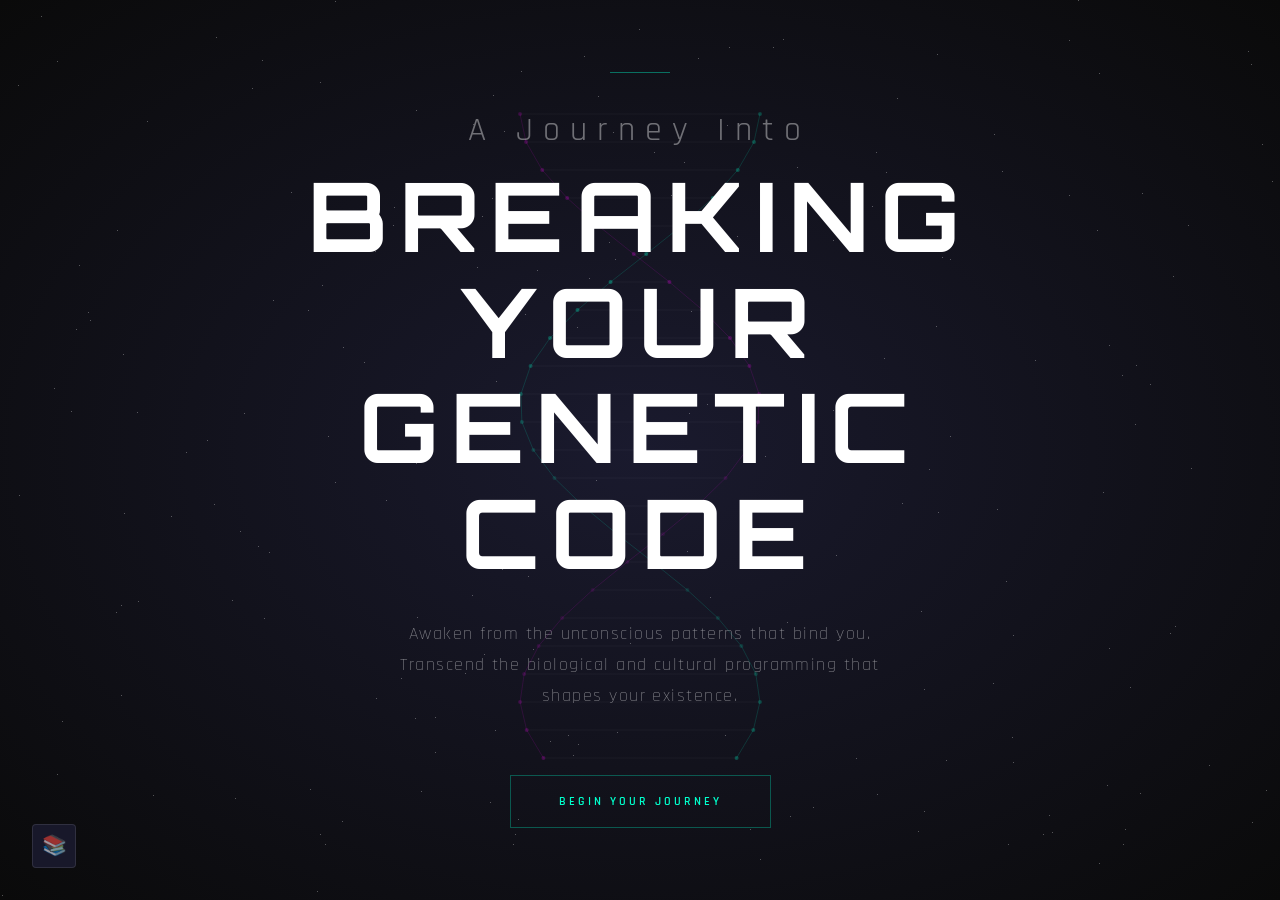
==== commit dc80a686: "Add elegant DNA helix and dramatic typography Signature Element: - Canvas-based architectural wirefr" ====
--- a/index.html
+++ b/index.html
@@ -65,7 +65,6 @@
             }
 
             .star { animation: none; opacity: 0.5; }
-            .dna-strand { animation: none; }
             .consciousness-meter .meter { transition: none; }
         }
 
@@ -136,30 +135,15 @@
             border-radius: 50%;
         }
         
-        /* DNA Helix - Subtle background element */
-        .dna-container {
+        /* DNA Helix - Elegant architectural wireframe */
+        .dna-canvas {
             position: fixed;
-            top: 50%;
-            left: 50%;
-            transform: translate(-50%, -50%);
-            width: 200px;
-            height: 400px;
-            opacity: 0.03;
+            top: 0;
+            left: 0;
+            width: 100%;
+            height: 100%;
             z-index: 1;
             pointer-events: none;
-        }
-
-        .dna-strand {
-            position: absolute;
-            width: 100%;
-            height: 100%;
-        }
-
-        .dna-pair {
-            position: absolute;
-            width: 100%;
-            height: 2px;
-            background: linear-gradient(90deg, var(--primary) 0%, transparent 50%, var(--secondary) 100%);
         }
         
         /* Hero Section */
@@ -171,46 +155,73 @@
             align-items: center;
             position: relative;
             z-index: 10;
-        }
-        
+            padding: 2rem;
+        }
+
+        .hero-content {
+            text-align: center;
+            max-width: 900px;
+        }
+
+        .hero-line {
+            width: 60px;
+            height: 1px;
+            background: rgba(0, 255, 204, 0.4);
+            margin: 0 auto 2.5rem;
+        }
+
         .hero h1 {
             font-family: 'Orbitron', monospace;
-            font-size: clamp(2rem, 7vw, 5rem);
+            font-size: clamp(2.5rem, 8vw, 6rem);
             font-weight: 700;
             text-align: center;
-            letter-spacing: 0.15em;
-            margin-bottom: 1.5rem;
+            letter-spacing: 0.12em;
+            line-height: 1.1;
+            margin-bottom: 2rem;
             color: var(--light);
-            text-shadow: 0 0 60px rgba(0, 255, 204, 0.3);
+        }
+
+        .hero h1 span {
+            display: block;
+            font-size: 0.35em;
+            font-weight: 400;
+            letter-spacing: 0.3em;
+            color: rgba(255, 255, 255, 0.4);
+            margin-bottom: 0.8rem;
+            font-family: 'Rajdhani', sans-serif;
         }
 
         .subtitle {
-            font-size: clamp(1rem, 2.5vw, 1.25rem);
-            font-weight: 400;
+            font-size: clamp(1rem, 2vw, 1.15rem);
+            font-weight: 300;
             text-align: center;
-            color: rgba(255, 255, 255, 0.6);
-            margin-bottom: 3rem;
-            letter-spacing: 0.05em;
-        }
-        
+            color: rgba(255, 255, 255, 0.5);
+            margin-bottom: 4rem;
+            letter-spacing: 0.08em;
+            max-width: 500px;
+            margin-left: auto;
+            margin-right: auto;
+            line-height: 1.7;
+        }
+
         .start-journey {
-            padding: 1rem 2.5rem;
-            font-size: 0.9rem;
+            padding: 1.1rem 3rem;
+            font-size: 0.75rem;
             font-weight: 600;
             font-family: 'Rajdhani', sans-serif;
             background: transparent;
             color: var(--primary);
-            border: 1px solid rgba(0, 255, 204, 0.4);
-            border-radius: 2px;
+            border: 1px solid rgba(0, 255, 204, 0.3);
+            border-radius: 0;
             cursor: pointer;
-            transition: all var(--transition-normal);
+            transition: background-color var(--transition-normal), border-color var(--transition-normal);
             text-transform: uppercase;
-            letter-spacing: 0.2em;
+            letter-spacing: 0.25em;
         }
 
         .start-journey:hover {
-            background: rgba(0, 255, 204, 0.1);
-            border-color: var(--primary);
+            background: rgba(0, 255, 204, 0.08);
+            border-color: rgba(0, 255, 204, 0.6);
         }
         
         /* Chapter Navigation */
@@ -258,8 +269,8 @@
         .content {
             display: none;
             min-height: 100vh;
-            padding: 6rem 2rem 4rem;
-            max-width: 800px;
+            padding: 8rem 2rem 6rem;
+            max-width: 720px;
             margin: 0 auto;
         }
 
@@ -268,42 +279,55 @@
         }
 
         .chapter {
-            margin-bottom: 4rem;
+            margin-bottom: 6rem;
         }
 
         .chapter h2 {
             font-family: 'Orbitron', monospace;
-            font-size: clamp(1.5rem, 4vw, 2.25rem);
-            font-weight: 600;
-            margin-bottom: 2.5rem;
+            font-size: clamp(2rem, 5vw, 3.5rem);
+            font-weight: 700;
+            margin-bottom: 3.5rem;
+            margin-top: 2rem;
             color: var(--light);
-            letter-spacing: 0.05em;
-            border-bottom: 1px solid rgba(0, 255, 204, 0.2);
-            padding-bottom: 1rem;
+            letter-spacing: 0.08em;
+            line-height: 1.15;
+        }
+
+        .chapter h2::before {
+            content: '';
+            display: block;
+            width: 40px;
+            height: 1px;
+            background: rgba(0, 255, 204, 0.5);
+            margin-bottom: 1.5rem;
         }
 
         .chapter h3 {
-            font-size: clamp(1.1rem, 2.5vw, 1.4rem);
-            font-weight: 600;
-            margin: 3rem 0 1.25rem;
+            font-family: 'Orbitron', monospace;
+            font-size: clamp(1rem, 2vw, 1.15rem);
+            font-weight: 500;
+            margin: 4rem 0 1.5rem;
             color: var(--primary);
-            letter-spacing: 0.02em;
+            letter-spacing: 0.15em;
+            text-transform: uppercase;
         }
 
         .chapter p {
-            font-size: 1.1rem;
-            line-height: 1.9;
-            margin-bottom: 1.75rem;
-            color: rgba(255, 255, 255, 0.8);
+            font-size: 1.15rem;
+            line-height: 2;
+            margin-bottom: 2rem;
+            color: rgba(255, 255, 255, 0.75);
+            font-weight: 300;
         }
 
         .quote {
-            border-left: 2px solid rgba(255, 0, 255, 0.4);
-            padding-left: 1.5rem;
-            margin: 2.5rem 0;
+            border-left: 1px solid rgba(0, 255, 204, 0.3);
+            padding: 0.5rem 0 0.5rem 2rem;
+            margin: 3.5rem 0;
             font-style: italic;
-            font-size: 1.15rem;
-            color: rgba(255, 255, 255, 0.7);
+            font-size: 1.35rem;
+            line-height: 1.8;
+            color: rgba(255, 255, 255, 0.6);
         }
         
         /* Interactive Elements */
@@ -346,49 +370,45 @@
         
         /* Wisdom Cards */
         .wisdom-card {
-            background: rgba(255, 255, 255, 0.02);
-            border: 1px solid rgba(255, 255, 255, 0.06);
-            border-radius: 4px;
-            padding: 2rem;
-            margin: 2.5rem 0;
-            transition: border-color var(--transition-normal);
-        }
-
-        .wisdom-card:hover {
-            border-color: rgba(0, 255, 204, 0.2);
+            background: transparent;
+            border: none;
+            border-top: 1px solid rgba(255, 255, 255, 0.06);
+            border-radius: 0;
+            padding: 2.5rem 0;
+            margin: 0;
         }
 
         .wisdom-icon {
-            font-size: 1.5rem;
-            margin-bottom: 1rem;
-            opacity: 0.8;
+            font-size: 1.25rem;
+            margin-bottom: 1.25rem;
+            opacity: 0.6;
             display: inline-block;
         }
 
         .wisdom-content h4 {
-            color: rgba(255, 255, 255, 0.9);
-            font-family: 'Orbitron', monospace;
-            font-size: 0.9rem;
+            color: rgba(255, 255, 255, 0.5);
+            font-family: 'Rajdhani', sans-serif;
+            font-size: 0.8rem;
             font-weight: 500;
-            margin-bottom: 1rem;
-            letter-spacing: 0.08em;
+            margin-bottom: 1.25rem;
+            letter-spacing: 0.15em;
             text-transform: uppercase;
         }
 
         .wisdom-quote {
             font-style: italic;
-            font-size: 1.05rem;
+            font-size: 1.25rem;
+            line-height: 1.8;
+            color: rgba(255, 255, 255, 0.7);
+            margin-bottom: 1.25rem;
+            padding-left: 0;
+            border-left: none;
+        }
+
+        .wisdom-context {
+            font-size: 0.95rem;
+            color: rgba(255, 255, 255, 0.4);
             line-height: 1.7;
-            color: rgba(255, 255, 255, 0.75);
-            margin-bottom: 1rem;
-            padding-left: 1.25rem;
-            border-left: 2px solid rgba(0, 255, 204, 0.3);
-        }
-
-        .wisdom-context {
-            font-size: 0.9rem;
-            color: rgba(255, 255, 255, 0.5);
-            line-height: 1.6;
         }
         
         /* Wisdom Card Responsive */
@@ -2227,9 +2247,7 @@
 <body>
     <div class="cosmic-bg"></div>
     <div class="stars"></div>
-    <div class="dna-container">
-        <div class="dna-strand"></div>
-    </div>
+    <canvas class="dna-canvas" id="dna-canvas"></canvas>
     
     <!-- Navigation -->
     <nav class="nav" id="nav">
@@ -2247,9 +2265,12 @@
     
     <!-- Hero Section -->
     <section class="hero" id="hero">
-        <h1>BREAKING YOUR GENETIC CODE</h1>
-        <p class="subtitle">Awaken from the unconscious patterns that bind you</p>
-        <button class="start-journey" onclick="startJourney()">Begin Your Journey</button>
+        <div class="hero-content">
+            <div class="hero-line"></div>
+            <h1><span>A Journey Into</span>BREAKING YOUR<br>GENETIC CODE</h1>
+            <p class="subtitle">Awaken from the unconscious patterns that bind you. Transcend the biological and cultural programming that shapes your existence.</p>
+            <button class="start-journey" onclick="startJourney()">Begin Your Journey</button>
+        </div>
     </section>
     
     <!-- Content Sections -->
@@ -3042,15 +3063,124 @@
             }
         }
         
-        // Create DNA helix
-        function createDNA() {
-            const dnaStrand = document.querySelector('.dna-strand');
-            for (let i = 0; i < 20; i++) {
-                const pair = document.createElement('div');
-                pair.className = 'dna-pair';
-                pair.style.top = i * 20 + 'px';
-                pair.style.transform = `rotateY(${i * 18}deg) translateZ(50px)`;
-                dnaStrand.appendChild(pair);
+        // Elegant DNA Helix - Architectural wireframe
+        function initDNAHelix() {
+            const canvas = document.getElementById('dna-canvas');
+            const ctx = canvas.getContext('2d');
+            let animationId;
+            let time = 0;
+
+            function resize() {
+                canvas.width = window.innerWidth;
+                canvas.height = window.innerHeight;
+            }
+
+            resize();
+            window.addEventListener('resize', resize);
+
+            // Helix parameters
+            const helixConfig = {
+                centerX: () => canvas.width / 2,
+                centerY: () => canvas.height / 2,
+                radius: 120,
+                verticalSpacing: 28,
+                pairs: 24,
+                rotationSpeed: 0.0003,
+                phaseOffset: Math.PI
+            };
+
+            function drawHelix() {
+                ctx.clearRect(0, 0, canvas.width, canvas.height);
+
+                const cx = helixConfig.centerX();
+                const cy = helixConfig.centerY();
+                const startY = cy - (helixConfig.pairs * helixConfig.verticalSpacing) / 2;
+
+                // Store points for connecting lines
+                const strand1Points = [];
+                const strand2Points = [];
+
+                // Calculate all points
+                for (let i = 0; i < helixConfig.pairs; i++) {
+                    const y = startY + i * helixConfig.verticalSpacing;
+                    const angle = time + (i * 0.3);
+
+                    // Strand 1
+                    const x1 = cx + Math.cos(angle) * helixConfig.radius;
+                    const z1 = Math.sin(angle);
+
+                    // Strand 2 (opposite phase)
+                    const x2 = cx + Math.cos(angle + helixConfig.phaseOffset) * helixConfig.radius;
+                    const z2 = Math.sin(angle + helixConfig.phaseOffset);
+
+                    strand1Points.push({ x: x1, y, z: z1 });
+                    strand2Points.push({ x: x2, y, z: z2 });
+                }
+
+                // Draw vertical strands (thin architectural lines)
+                ctx.lineWidth = 1;
+                ctx.lineCap = 'round';
+
+                // Strand 1
+                ctx.beginPath();
+                ctx.strokeStyle = 'rgba(0, 255, 204, 0.15)';
+                for (let i = 0; i < strand1Points.length; i++) {
+                    const p = strand1Points[i];
+                    if (i === 0) ctx.moveTo(p.x, p.y);
+                    else ctx.lineTo(p.x, p.y);
+                }
+                ctx.stroke();
+
+                // Strand 2
+                ctx.beginPath();
+                ctx.strokeStyle = 'rgba(255, 0, 255, 0.12)';
+                for (let i = 0; i < strand2Points.length; i++) {
+                    const p = strand2Points[i];
+                    if (i === 0) ctx.moveTo(p.x, p.y);
+                    else ctx.lineTo(p.x, p.y);
+                }
+                ctx.stroke();
+
+                // Draw connecting rungs (base pairs)
+                for (let i = 0; i < strand1Points.length; i++) {
+                    const p1 = strand1Points[i];
+                    const p2 = strand2Points[i];
+
+                    // Depth-based opacity for 3D effect
+                    const avgZ = (p1.z + p2.z) / 2;
+                    const opacity = 0.04 + (avgZ + 1) * 0.04;
+
+                    ctx.beginPath();
+                    ctx.strokeStyle = `rgba(255, 255, 255, ${opacity})`;
+                    ctx.lineWidth = 0.5;
+                    ctx.moveTo(p1.x, p1.y);
+                    ctx.lineTo(p2.x, p2.y);
+                    ctx.stroke();
+
+                    // Small nodes at connection points
+                    const nodeOpacity = 0.1 + (p1.z + 1) * 0.1;
+                    ctx.beginPath();
+                    ctx.fillStyle = `rgba(0, 255, 204, ${nodeOpacity})`;
+                    ctx.arc(p1.x, p1.y, 2, 0, Math.PI * 2);
+                    ctx.fill();
+
+                    ctx.beginPath();
+                    ctx.fillStyle = `rgba(255, 0, 255, ${nodeOpacity * 0.8})`;
+                    ctx.arc(p2.x, p2.y, 2, 0, Math.PI * 2);
+                    ctx.fill();
+                }
+
+                time += helixConfig.rotationSpeed;
+                animationId = requestAnimationFrame(drawHelix);
+            }
+
+            // Respect reduced motion preference
+            if (window.matchMedia('(prefers-reduced-motion: reduce)').matches) {
+                time = 0.5; // Static position
+                drawHelix();
+                cancelAnimationFrame(animationId);
+            } else {
+                drawHelix();
             }
         }
         
@@ -3167,7 +3297,7 @@
         
         // Initialize
         createStars();
-        createDNA();
+        initDNAHelix();
         
         // Random Quote Display Functionality
         let currentQuoteData = null;
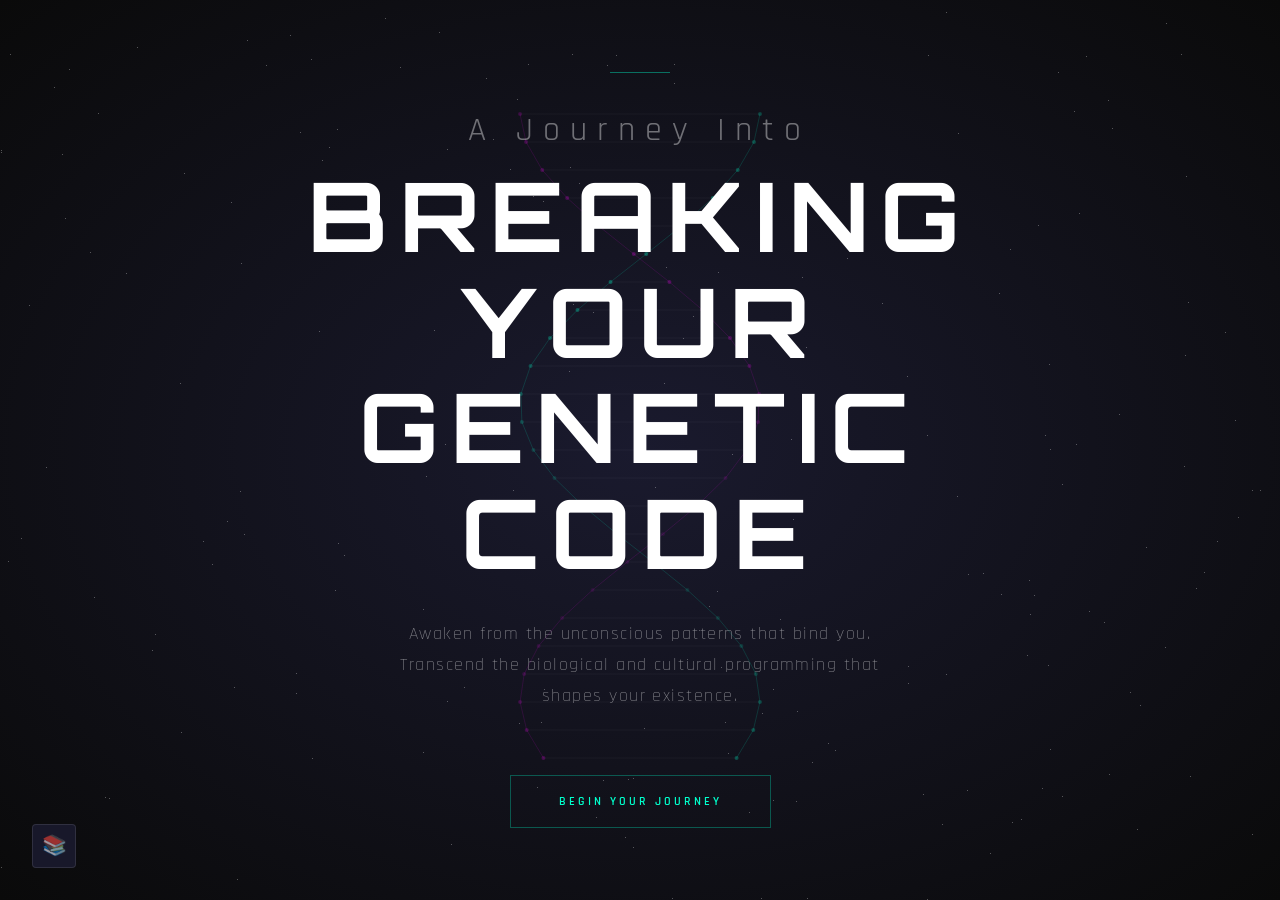
==== commit 7d2f5b4f: "Fix library grid layout - wider container, better card sizing" ====
--- a/index.html
+++ b/index.html
@@ -919,9 +919,14 @@
         /* Library Grid */
         .library-grid {
             display: grid;
-            grid-template-columns: repeat(auto-fill, minmax(280px, 1fr));
-            gap: 2rem;
+            grid-template-columns: repeat(auto-fill, minmax(320px, 1fr));
+            gap: 1.5rem;
             margin-bottom: 4rem;
+        }
+
+        /* Library section needs more width */
+        #library.content {
+            max-width: 1200px;
         }
         
         .library-card {
@@ -953,11 +958,12 @@
         
         .library-card-title {
             font-family: 'Orbitron', monospace;
-            font-size: 1.2rem;
+            font-size: 1rem;
             color: var(--accent);
             margin-bottom: 0.5rem;
             text-align: center;
-            letter-spacing: 0.05em;
+            letter-spacing: 0.02em;
+            line-height: 1.3;
         }
         
         .library-card-period {
@@ -2141,7 +2147,7 @@
             }
 
             .library-grid {
-                grid-template-columns: repeat(4, 1fr);
+                grid-template-columns: repeat(3, 1fr);
             }
 
             .chapter h2 {
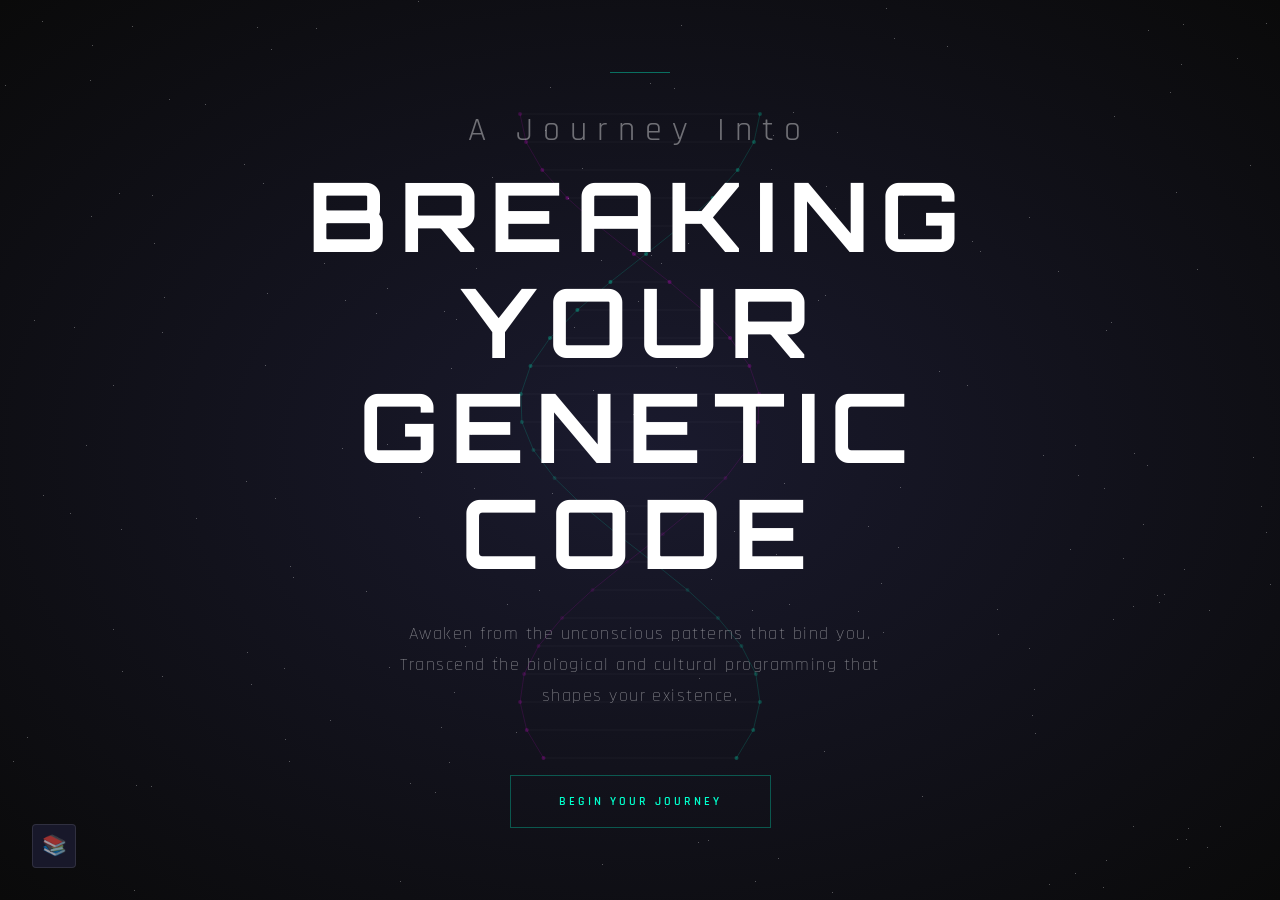
==== commit 04837cd4: "Fix Living Library and Wisdom Web bugs - Fix Wisdom Web not rendering: changed const webNodes to let" ====
--- a/index.html
+++ b/index.html
@@ -952,6 +952,7 @@
             font-size: 2rem;
             margin-bottom: 1rem;
             opacity: 0.8;
+            font-family: "Apple Color Emoji", "Segoe UI Emoji", "Noto Color Emoji", "Android Emoji", "EmojiSymbols", sans-serif;
             display: block;
             text-align: center;
         }
@@ -1297,6 +1298,7 @@
             align-items: center;
             justify-content: center;
             font-size: 1rem;
+            font-family: "Apple Color Emoji", "Segoe UI Emoji", "Noto Color Emoji", "Android Emoji", "EmojiSymbols", sans-serif;
         }
 
         .timeline-node:hover {
@@ -2806,7 +2808,7 @@
                         period: "400 BCE",
                         tradition: "Hindu",
                         keyTeaching: "Karma Yoga - Action without attachment",
-                        icon: "🏹",
+                        icon: "🔥",
                         quotes: [
                             {
                                 text: "You have a right to perform your prescribed duty, but you are not entitled to the fruits of action.",
@@ -3806,6 +3808,7 @@
                     // Update filter and repopulate
                     currentFilter = button.getAttribute('data-period');
                     populateLibraryGrid(currentFilter, searchTerm);
+                    populateTimeline(currentFilter);
                 });
             });
             
@@ -3837,7 +3840,7 @@
         // Old timeline code removed.
         
         // Relationships Web Functionality
-        const webNodes = [];
+        let webNodes = [];
         let webConnections = [];
         let webCanvas = null;
         let webCtx = null;
@@ -3857,8 +3860,7 @@
             { from: 'upanishads', to: 'blake', type: 'consciousness', strength: 0.7 },
             { from: 'platoCave', to: 'blake', type: 'consciousness', strength: 0.8 },
             { from: 'blake', to: 'huxley', type: 'consciousness', strength: 0.9 },
-            { from: 'emeraldTablet', to: 'watts', type: 'consciousness', strength: 0.6 },
-            
+
             // Awakening connections
             { from: 'dhammapada', to: 'tolle', type: 'awakening', strength: 0.9 },
             { from: 'platoCave', to: 'rumi', type: 'awakening', strength: 0.7 },
@@ -4302,15 +4304,32 @@
         }
         
         // Populate timeline with nodes
-        function populateTimeline() {
+        function populateTimeline(filter = 'all') {
             const nodesContainer = document.getElementById('timeline-nodes');
             if (!nodesContainer) return;
-            
+
             // Clear existing nodes
             nodesContainer.innerHTML = '';
-            
+
+            // Filter texts based on period
+            let filteredTexts = libraryTexts;
+            if (filter !== 'all') {
+                filteredTexts = filteredTexts.filter(text => text.periodKey === filter);
+            }
+
+            // Update period range stats
+            const periodRangeEl = document.getElementById('period-range');
+            if (periodRangeEl && filteredTexts.length > 0) {
+                const years = filteredTexts.map(text => periodToYear(text.period));
+                const minYear = Math.min(...years);
+                const maxYear = Math.max(...years);
+                const yearSpan = Math.abs(maxYear - minYear);
+                const formattedSpan = yearSpan.toLocaleString();
+                periodRangeEl.textContent = `Spanning ${formattedSpan} years of wisdom`;
+            }
+
             // Create nodes for each text
-            libraryTexts.forEach((text, index) => {
+            filteredTexts.forEach((text, index) => {
                 const year = periodToYear(text.period);
                 const position = calculateTimelinePosition(year);
                 const category = getTraditionCategory(text.tradition);
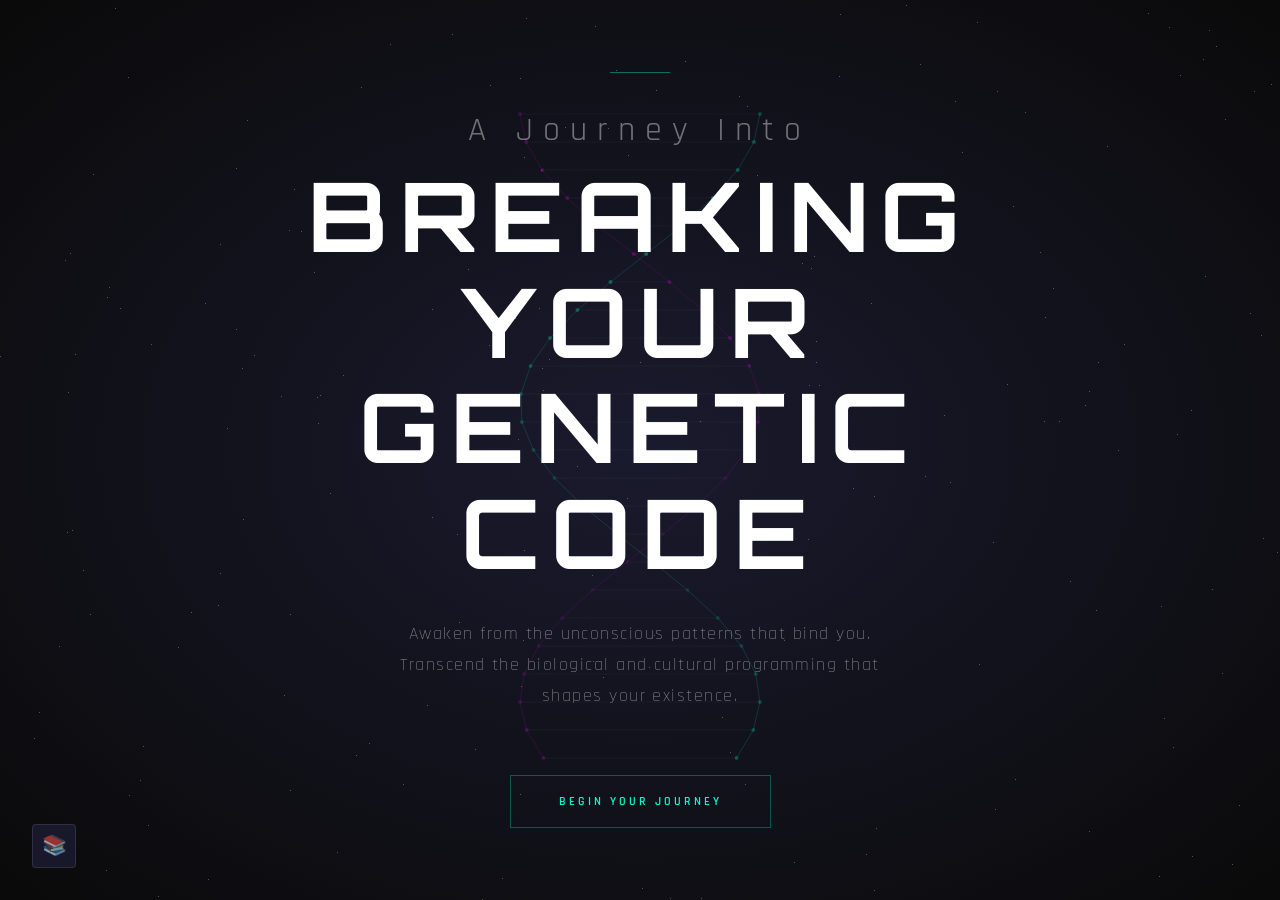
==== commit 3b15bda4: "Enhance Wisdom Web with animated visualization and larger canvas - Add particle system with flowing " ====
--- a/index.html
+++ b/index.html
@@ -1644,6 +1644,19 @@
             padding-top: 4rem;
             border-top: 1px solid rgba(138, 43, 226, 0.3);
         }
+
+        /* Break the Wisdom Web out of parent constraints for full width */
+        .chapter.relationships-section {
+            width: 100vw !important;
+            max-width: none !important;
+            position: relative !important;
+            left: 50% !important;
+            margin-left: -50vw !important;
+            margin-right: -50vw !important;
+            padding-left: 3rem;
+            padding-right: 3rem;
+            box-sizing: border-box;
+        }
         
         .relationships-title {
             font-family: 'Orbitron', monospace;
@@ -1693,17 +1706,46 @@
         .web-container {
             position: relative;
             width: 100%;
-            height: 600px;
-            background: rgba(255, 255, 255, 0.02);
-            border: 1px solid rgba(255, 255, 255, 0.06);
-            border-radius: 6px;
+            height: 750px;
+            background: radial-gradient(ellipse at center, rgba(20, 20, 40, 0.9) 0%, rgba(10, 10, 15, 0.95) 70%, rgba(5, 5, 10, 1) 100%);
+            border: 1px solid rgba(0, 255, 204, 0.15);
+            border-radius: 12px;
             overflow: hidden;
             margin-bottom: 2rem;
+            box-shadow:
+                0 0 30px rgba(0, 255, 204, 0.05),
+                0 0 60px rgba(138, 43, 226, 0.03),
+                inset 0 0 100px rgba(0, 0, 0, 0.5);
+        }
+
+        /* Make the Wisdom Web section wider for better visualization */
+        .relationships-section .web-container {
+            width: calc(100vw - 64px);
+            max-width: 1600px;
+            height: 850px;
+            margin: 0 auto 2rem auto;
+            overflow: visible;
+        }
+
+        @media (max-width: 1024px) {
+            .relationships-section {
+                width: 100%;
+                left: 0;
+                margin-left: 0;
+                margin-right: 0;
+                padding-left: 1rem;
+                padding-right: 1rem;
+            }
+            .relationships-section .web-container {
+                width: 100%;
+                height: 500px;
+            }
         }
 
         #relationships-canvas {
-            width: 100%;
-            height: 100%;
+            display: block;
+            max-width: 100%;
+            height: auto;
         }
 
         .web-tooltip {
@@ -2165,7 +2207,7 @@
             }
 
             .web-container {
-                height: 700px;
+                height: 950px;
             }
         }
 
@@ -3852,6 +3894,13 @@
             detachment: true,
             presence: true
         };
+
+        // Animation state for gorgeous effects
+        let webAnimationId = null;
+        let webTime = 0;
+        let particles = [];
+        const particlePool = [];
+        const MAX_PARTICLES = 200;
         
         // Define text relationships
         const textRelationships = [
@@ -4014,37 +4063,113 @@
         function initializeRelationshipsWeb() {
             webCanvas = document.getElementById('relationships-canvas');
             if (!webCanvas) return;
-            
+
             webCtx = webCanvas.getContext('2d');
-            
-            // Set canvas size
+
+            // Set canvas size based on viewport for maximum spread
             const container = document.getElementById('web-container');
-            webCanvas.width = container.offsetWidth;
-            webCanvas.height = container.offsetHeight;
-            
+            const desiredWidth = Math.min(window.innerWidth - 100, 1500);
+            const desiredHeight = 800;
+
+            // Set container size explicitly
+            container.style.width = desiredWidth + 'px';
+            container.style.height = desiredHeight + 'px';
+
+            // Set canvas to match
+            webCanvas.width = desiredWidth;
+            webCanvas.height = desiredHeight;
+            webCanvas.style.width = desiredWidth + 'px';
+            webCanvas.style.height = desiredHeight + 'px';
+
             // Create nodes
             createWebNodes();
-            
+
+            // Initialize particle pool
+            for (let i = 0; i < MAX_PARTICLES; i++) {
+                particlePool.push({ active: false, x: 0, y: 0, progress: 0, speed: 0, connection: null });
+            }
+
             // Set up event listeners
             webCanvas.addEventListener('mousemove', handleWebMouseMove);
             webCanvas.addEventListener('click', handleWebClick);
             window.addEventListener('resize', () => {
-                webCanvas.width = container.offsetWidth;
-                webCanvas.height = container.offsetHeight;
-                drawRelationshipsWeb();
+                const newWidth = Math.min(window.innerWidth - 100, 1500);
+                const newHeight = 800;
+
+                container.style.width = newWidth + 'px';
+                container.style.height = newHeight + 'px';
+
+                webCanvas.width = newWidth;
+                webCanvas.height = newHeight;
+                webCanvas.style.width = newWidth + 'px';
+                webCanvas.style.height = newHeight + 'px';
+
+                createWebNodes();
             });
-            
+
             // Set up connection filters
             document.querySelectorAll('.connection-filter input').forEach(input => {
                 input.addEventListener('change', (e) => {
                     const connectionType = e.target.getAttribute('data-connection');
                     activeConnections[connectionType] = e.target.checked;
-                    drawRelationshipsWeb();
                 });
             });
-            
-            // Initial draw
-            drawRelationshipsWeb();
+
+            // Start animation loop
+            startWebAnimation();
+        }
+
+        function startWebAnimation() {
+            if (webAnimationId) cancelAnimationFrame(webAnimationId);
+
+            function animate() {
+                webTime += 0.016; // ~60fps time increment
+                updateParticles();
+                drawRelationshipsWeb();
+                webAnimationId = requestAnimationFrame(animate);
+            }
+            animate();
+        }
+
+        function stopWebAnimation() {
+            if (webAnimationId) {
+                cancelAnimationFrame(webAnimationId);
+                webAnimationId = null;
+            }
+        }
+
+        // Particle system for flowing energy along connections
+        function spawnParticle(connection) {
+            for (let p of particlePool) {
+                if (!p.active) {
+                    p.active = true;
+                    p.progress = 0;
+                    p.speed = 0.003 + Math.random() * 0.004;
+                    p.connection = connection;
+                    p.size = 2 + Math.random() * 2;
+                    p.direction = Math.random() > 0.5 ? 1 : -1;
+                    return;
+                }
+            }
+        }
+
+        function updateParticles() {
+            // Spawn new particles occasionally
+            webConnections.forEach(conn => {
+                if (activeConnections[conn.type] && Math.random() < 0.02 * conn.strength) {
+                    spawnParticle(conn);
+                }
+            });
+
+            // Update existing particles
+            for (let p of particlePool) {
+                if (p.active) {
+                    p.progress += p.speed * p.direction;
+                    if (p.progress > 1 || p.progress < 0) {
+                        p.active = false;
+                    }
+                }
+            }
         }
         
         // Create web nodes
@@ -4052,7 +4177,7 @@
             webNodes = [];
             const centerX = webCanvas.width / 2;
             const centerY = webCanvas.height / 2;
-            const radius = Math.min(centerX, centerY) - 100;
+            const radius = Math.min(centerX, centerY) - 25; // Maximum spread with minimal margin
             
             // Get unique texts from timeline data
             const uniqueTexts = [];
@@ -4078,7 +4203,7 @@
                     ...text,
                     x: centerX + Math.cos(angle) * radius,
                     y: centerY + Math.sin(angle) * radius,
-                    radius: 30,
+                    radius: 24,
                     connections: []
                 });
             });
@@ -4095,67 +4220,199 @@
             });
         }
         
-        // Draw relationships web
+        // Connection colors with full RGB values for effects
+        const connectionColors = {
+            consciousness: { r: 0, g: 255, b: 204, hex: '#00ffcc' },
+            awakening: { r: 255, g: 0, b: 255, hex: '#ff00ff' },
+            nonduality: { r: 255, g: 170, b: 0, hex: '#ffaa00' },
+            detachment: { r: 0, g: 170, b: 255, hex: '#00aaff' },
+            presence: { r: 255, g: 102, b: 0, hex: '#ff6600' }
+        };
+
+        const periodColors = {
+            ancient: { r: 0, g: 255, b: 204, hex: '#00ffcc', glow: 'rgba(0, 255, 204, 0.6)' },
+            medieval: { r: 255, g: 0, b: 255, hex: '#ff00ff', glow: 'rgba(255, 0, 255, 0.6)' },
+            renaissance: { r: 255, g: 170, b: 0, hex: '#ffaa00', glow: 'rgba(255, 170, 0, 0.6)' },
+            modern: { r: 138, g: 43, b: 226, hex: '#8a2be2', glow: 'rgba(138, 43, 226, 0.6)' }
+        };
+
+        // Get bezier control point for curved lines
+        function getBezierControlPoint(from, to, curvature = 0.2) {
+            const midX = (from.x + to.x) / 2;
+            const midY = (from.y + to.y) / 2;
+            const dx = to.x - from.x;
+            const dy = to.y - from.y;
+            // Perpendicular offset for curve
+            const offsetX = -dy * curvature;
+            const offsetY = dx * curvature;
+            return { x: midX + offsetX, y: midY + offsetY };
+        }
+
+        // Get point along bezier curve
+        function getBezierPoint(from, control, to, t) {
+            const x = Math.pow(1 - t, 2) * from.x + 2 * (1 - t) * t * control.x + Math.pow(t, 2) * to.x;
+            const y = Math.pow(1 - t, 2) * from.y + 2 * (1 - t) * t * control.y + Math.pow(t, 2) * to.y;
+            return { x, y };
+        }
+
+        // Draw relationships web with gorgeous effects
         function drawRelationshipsWeb() {
             if (!webCtx) return;
-            
-            // Clear canvas
+
+            // Clear canvas with slight fade for trail effect
+            webCtx.fillStyle = 'rgba(10, 10, 10, 0.15)';
+            webCtx.fillRect(0, 0, webCanvas.width, webCanvas.height);
             webCtx.clearRect(0, 0, webCanvas.width, webCanvas.height);
-            
-            // Draw connections
+
+            // Determine connected nodes for hover highlighting
+            const connectedToHovered = new Set();
+            if (hoveredNode) {
+                webConnections.forEach(conn => {
+                    if (conn.fromNode === hoveredNode) connectedToHovered.add(conn.toNode);
+                    if (conn.toNode === hoveredNode) connectedToHovered.add(conn.fromNode);
+                });
+            }
+
+            // Draw connections with glow effect
             webConnections.forEach(connection => {
                 if (!activeConnections[connection.type]) return;
-                
+                if (!connection.fromNode || !connection.toNode) return;
+
+                const color = connectionColors[connection.type];
+                const isHighlighted = hoveredNode && (connection.fromNode === hoveredNode || connection.toNode === hoveredNode);
+                const isDimmed = hoveredNode && !isHighlighted;
+
+                // Pulsing glow intensity
+                const pulsePhase = webTime * 2 + connection.strength * Math.PI;
+                const pulseIntensity = 0.5 + 0.3 * Math.sin(pulsePhase);
+                const baseAlpha = isDimmed ? 0.1 : (isHighlighted ? 0.9 : 0.4 * pulseIntensity);
+
+                const ctrl = getBezierControlPoint(connection.fromNode, connection.toNode, 0.15);
+
+                // Outer glow layer
                 webCtx.beginPath();
                 webCtx.moveTo(connection.fromNode.x, connection.fromNode.y);
-                webCtx.lineTo(connection.toNode.x, connection.toNode.y);
-                
-                // Set connection color based on type (using CSS variables)
-                const rootStyles = getComputedStyle(document.documentElement);
-                const colors = {
-                    consciousness: rootStyles.getPropertyValue('--primary').trim() || '#00ffcc',
-                    awakening: rootStyles.getPropertyValue('--secondary').trim() || '#ff00ff',
-                    nonduality: rootStyles.getPropertyValue('--accent').trim() || '#ffaa00',
-                    detachment: rootStyles.getPropertyValue('--info').trim() || '#00aaff',
-                    presence: rootStyles.getPropertyValue('--warning').trim() || '#ff6600'
-                };
-
-                webCtx.strokeStyle = colors[connection.type];
-                webCtx.lineWidth = connection.strength * 3;
-                webCtx.globalAlpha = 0.5;
+                webCtx.quadraticCurveTo(ctrl.x, ctrl.y, connection.toNode.x, connection.toNode.y);
+                webCtx.strokeStyle = `rgba(${color.r}, ${color.g}, ${color.b}, ${baseAlpha * 0.3})`;
+                webCtx.lineWidth = connection.strength * 12 + (isHighlighted ? 8 : 0);
+                webCtx.lineCap = 'round';
                 webCtx.stroke();
-                webCtx.globalAlpha = 1;
+
+                // Middle glow layer
+                webCtx.beginPath();
+                webCtx.moveTo(connection.fromNode.x, connection.fromNode.y);
+                webCtx.quadraticCurveTo(ctrl.x, ctrl.y, connection.toNode.x, connection.toNode.y);
+                webCtx.strokeStyle = `rgba(${color.r}, ${color.g}, ${color.b}, ${baseAlpha * 0.5})`;
+                webCtx.lineWidth = connection.strength * 6 + (isHighlighted ? 4 : 0);
+                webCtx.stroke();
+
+                // Core line
+                webCtx.beginPath();
+                webCtx.moveTo(connection.fromNode.x, connection.fromNode.y);
+                webCtx.quadraticCurveTo(ctrl.x, ctrl.y, connection.toNode.x, connection.toNode.y);
+                webCtx.strokeStyle = `rgba(${color.r}, ${color.g}, ${color.b}, ${baseAlpha + 0.2})`;
+                webCtx.lineWidth = connection.strength * 2 + (isHighlighted ? 1 : 0);
+                webCtx.stroke();
             });
-            
-            // Draw nodes
+
+            // Draw particles flowing along connections
+            for (let p of particlePool) {
+                if (p.active && p.connection && activeConnections[p.connection.type]) {
+                    const conn = p.connection;
+                    if (!conn.fromNode || !conn.toNode) continue;
+
+                    const ctrl = getBezierControlPoint(conn.fromNode, conn.toNode, 0.15);
+                    const pos = getBezierPoint(conn.fromNode, ctrl, conn.toNode, p.progress);
+                    const color = connectionColors[conn.type];
+
+                    // Particle glow
+                    const gradient = webCtx.createRadialGradient(pos.x, pos.y, 0, pos.x, pos.y, p.size * 3);
+                    gradient.addColorStop(0, `rgba(${color.r}, ${color.g}, ${color.b}, 0.9)`);
+                    gradient.addColorStop(0.5, `rgba(${color.r}, ${color.g}, ${color.b}, 0.3)`);
+                    gradient.addColorStop(1, `rgba(${color.r}, ${color.g}, ${color.b}, 0)`);
+
+                    webCtx.beginPath();
+                    webCtx.arc(pos.x, pos.y, p.size * 3, 0, Math.PI * 2);
+                    webCtx.fillStyle = gradient;
+                    webCtx.fill();
+
+                    // Particle core
+                    webCtx.beginPath();
+                    webCtx.arc(pos.x, pos.y, p.size, 0, Math.PI * 2);
+                    webCtx.fillStyle = `rgba(255, 255, 255, 0.9)`;
+                    webCtx.fill();
+                }
+            }
+
+            // Draw nodes with glow effects
             webNodes.forEach(node => {
-                // Node background
+                const color = periodColors[node.periodKey] || periodColors.ancient;
+                const isHovered = node === hoveredNode;
+                const isConnected = connectedToHovered.has(node);
+                const isDimmed = hoveredNode && !isHovered && !isConnected;
+
+                // Breathing animation for nodes
+                const breathPhase = webTime * 1.5 + webNodes.indexOf(node) * 0.3;
+                const breathScale = 1 + 0.05 * Math.sin(breathPhase);
+                const nodeRadius = node.radius * breathScale;
+
+                const nodeAlpha = isDimmed ? 0.3 : 1;
+
+                // Outer glow (larger, softer)
+                if (!isDimmed) {
+                    const glowSize = isHovered ? 25 : (isConnected ? 18 : 12);
+                    const glowGradient = webCtx.createRadialGradient(node.x, node.y, nodeRadius, node.x, node.y, nodeRadius + glowSize);
+                    glowGradient.addColorStop(0, `rgba(${color.r}, ${color.g}, ${color.b}, ${isHovered ? 0.6 : 0.3})`);
+                    glowGradient.addColorStop(1, `rgba(${color.r}, ${color.g}, ${color.b}, 0)`);
+
+                    webCtx.beginPath();
+                    webCtx.arc(node.x, node.y, nodeRadius + glowSize, 0, Math.PI * 2);
+                    webCtx.fillStyle = glowGradient;
+                    webCtx.fill();
+                }
+
+                // Node background with gradient
+                const bgGradient = webCtx.createRadialGradient(node.x - nodeRadius * 0.3, node.y - nodeRadius * 0.3, 0, node.x, node.y, nodeRadius);
+                bgGradient.addColorStop(0, `rgba(${Math.min(255, color.r + 60)}, ${Math.min(255, color.g + 60)}, ${Math.min(255, color.b + 60)}, ${nodeAlpha})`);
+                bgGradient.addColorStop(1, `rgba(${color.r}, ${color.g}, ${color.b}, ${nodeAlpha})`);
+
                 webCtx.beginPath();
-                webCtx.arc(node.x, node.y, node.radius, 0, Math.PI * 2);
-                
-                // Period-based colors
-                const periodColors = {
-                    ancient: 'rgba(138, 43, 226, 0.8)',
-                    medieval: 'rgba(255, 0, 255, 0.8)',
-                    renaissance: 'rgba(255, 170, 0, 0.8)',
-                    modern: 'rgba(0, 255, 204, 0.8)'
-                };
-                
-                webCtx.fillStyle = periodColors[node.periodKey];
+                webCtx.arc(node.x, node.y, nodeRadius, 0, Math.PI * 2);
+                webCtx.fillStyle = bgGradient;
                 webCtx.fill();
-                
-                // Node border
-                webCtx.strokeStyle = node === hoveredNode ? '#ffffff' : 'rgba(255, 255, 255, 0.3)';
-                webCtx.lineWidth = node === hoveredNode ? 3 : 2;
+
+                // Node border with glow on hover
+                if (isHovered) {
+                    webCtx.shadowColor = color.hex;
+                    webCtx.shadowBlur = 20;
+                }
+                webCtx.strokeStyle = isHovered ? '#ffffff' : (isConnected ? `rgba(255, 255, 255, 0.8)` : `rgba(255, 255, 255, ${0.3 * nodeAlpha})`);
+                webCtx.lineWidth = isHovered ? 3 : (isConnected ? 2.5 : 2);
                 webCtx.stroke();
-                
-                // Node icon
-                webCtx.fillStyle = '#ffffff';
-                webCtx.font = '20px Arial';
+                webCtx.shadowBlur = 0;
+
+                // Node icon with emoji font
+                webCtx.fillStyle = `rgba(255, 255, 255, ${nodeAlpha})`;
+                webCtx.font = `${Math.round(18 * breathScale)}px "Apple Color Emoji", "Segoe UI Emoji", "Noto Color Emoji", sans-serif`;
                 webCtx.textAlign = 'center';
                 webCtx.textBaseline = 'middle';
                 webCtx.fillText(node.icon, node.x, node.y);
             });
+
+            // Draw title for hovered node
+            if (hoveredNode) {
+                const labelY = hoveredNode.y - hoveredNode.radius - 20;
+                webCtx.font = 'bold 14px Rajdhani, sans-serif';
+                webCtx.textAlign = 'center';
+                webCtx.textBaseline = 'bottom';
+
+                // Text shadow/glow
+                webCtx.shadowColor = 'rgba(0, 0, 0, 0.8)';
+                webCtx.shadowBlur = 4;
+                webCtx.fillStyle = '#ffffff';
+                webCtx.fillText(hoveredNode.title, hoveredNode.x, labelY);
+                webCtx.shadowBlur = 0;
+            }
         }
         
         // Handle mouse move on web
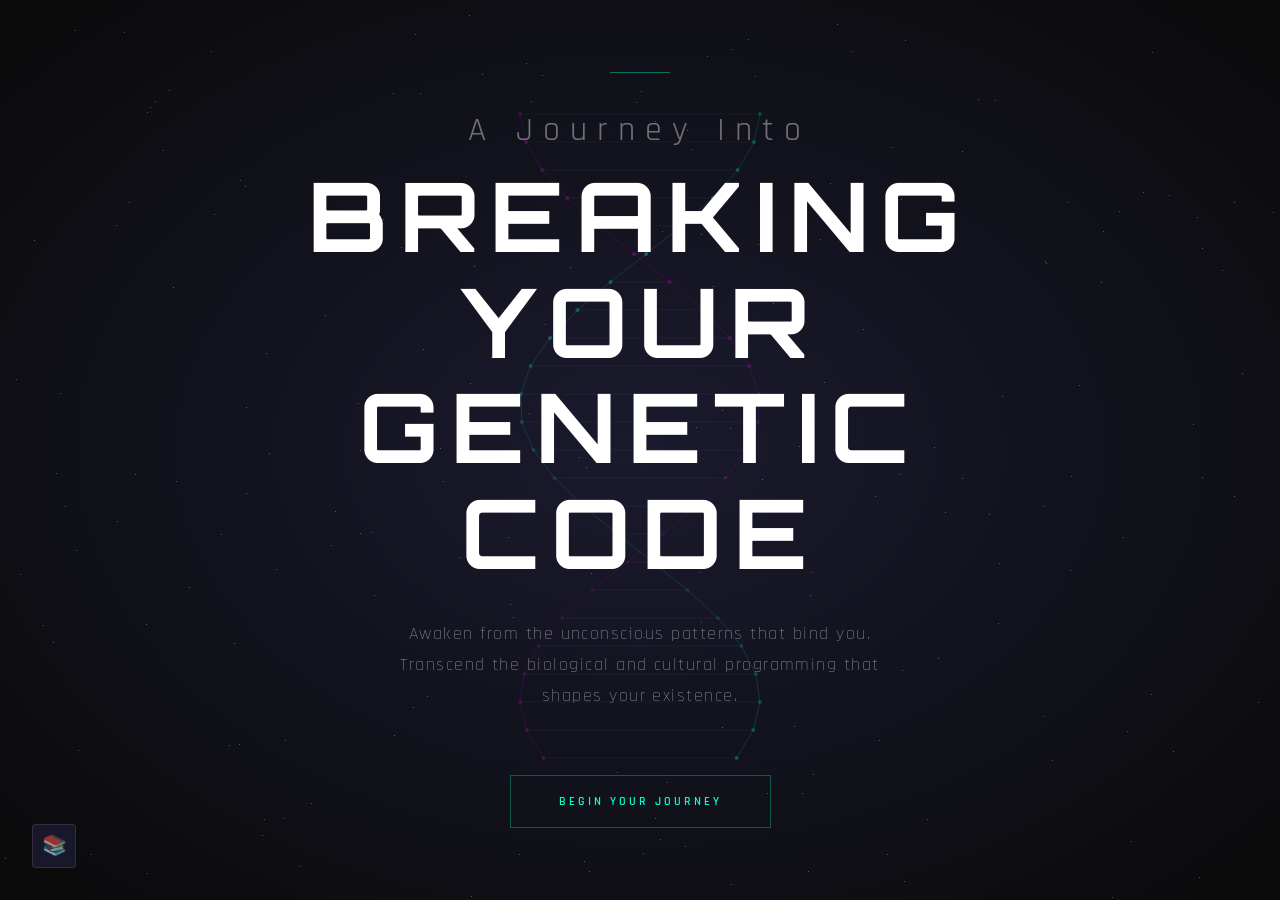
==== commit ed8485c5: "Center Wisdom Web section title and content - Add text-align: center to relationships-section - Cent" ====
--- a/index.html
+++ b/index.html
@@ -1656,6 +1656,18 @@
             padding-left: 3rem;
             padding-right: 3rem;
             box-sizing: border-box;
+            text-align: center;
+        }
+
+        .chapter.relationships-section h2::before {
+            margin-left: auto;
+            margin-right: auto;
+        }
+
+        .chapter.relationships-section .subtitle {
+            max-width: 700px;
+            margin-left: auto;
+            margin-right: auto;
         }
         
         .relationships-title {
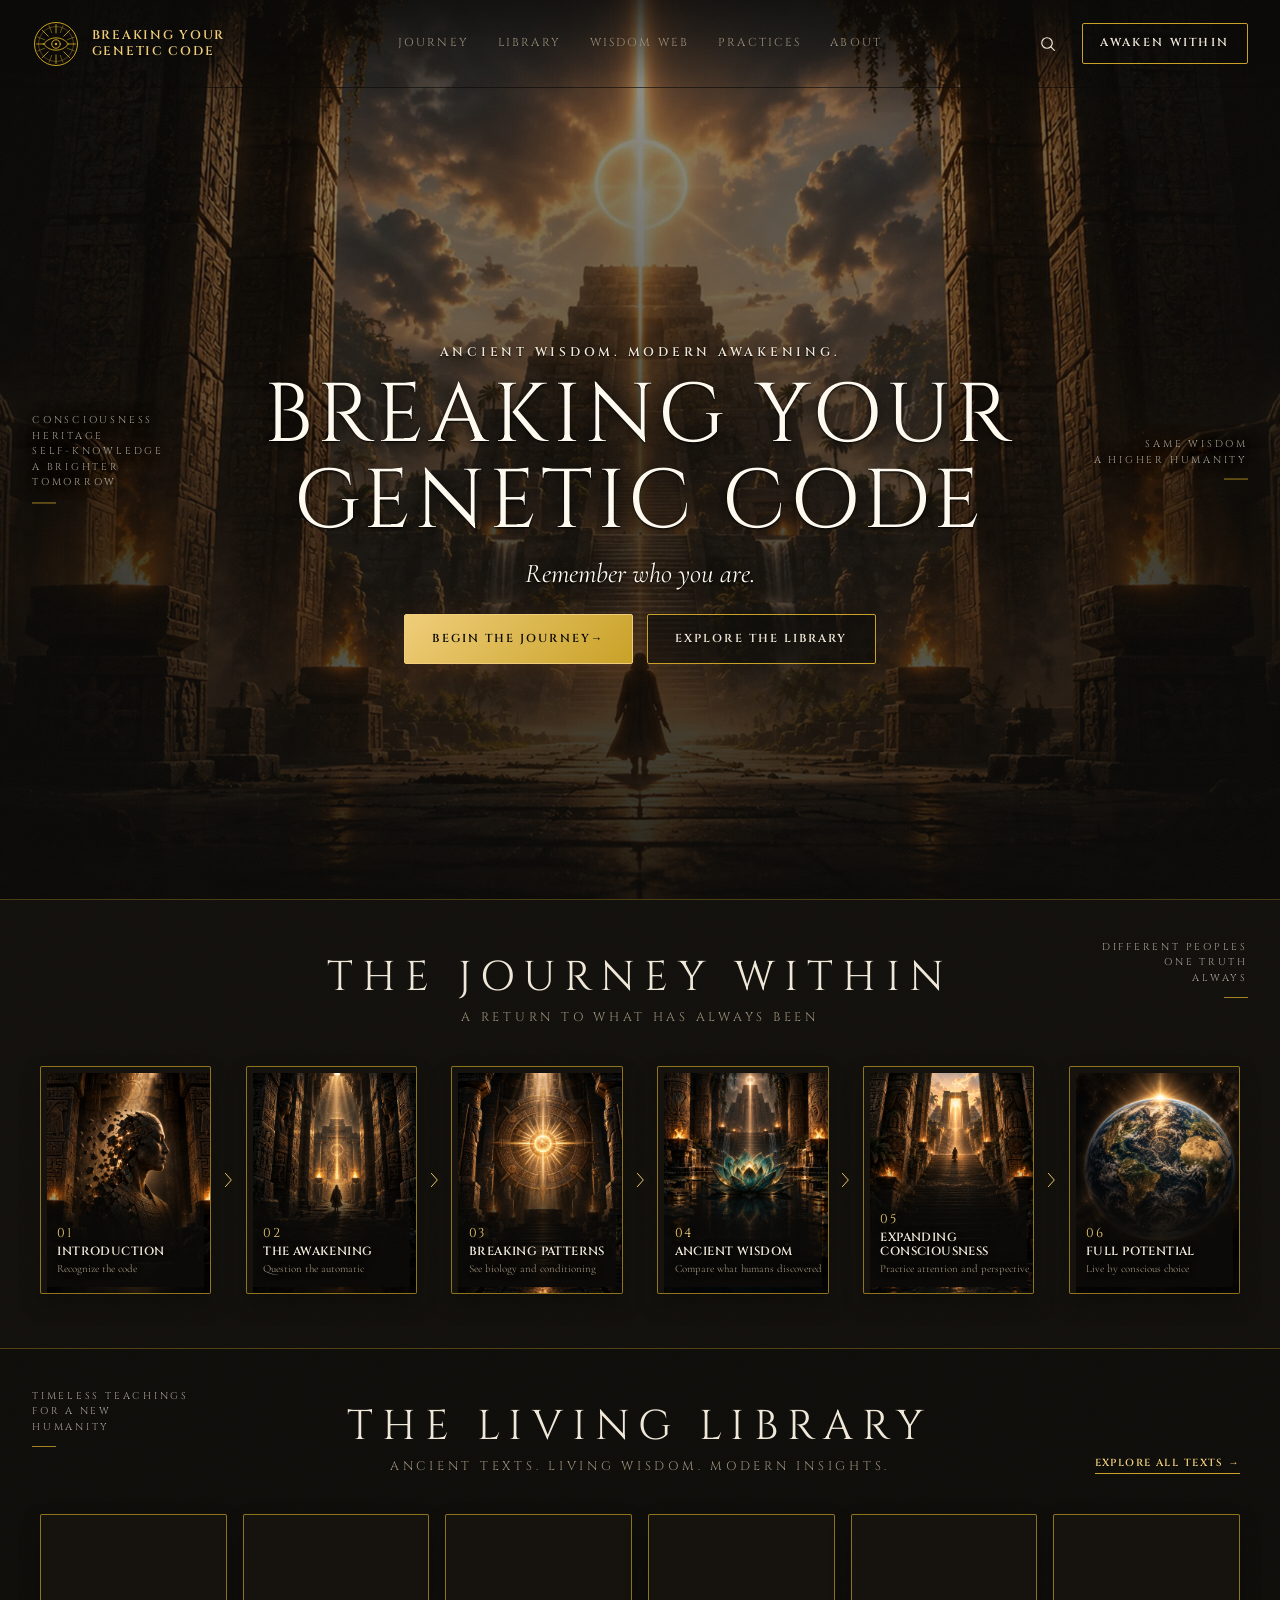
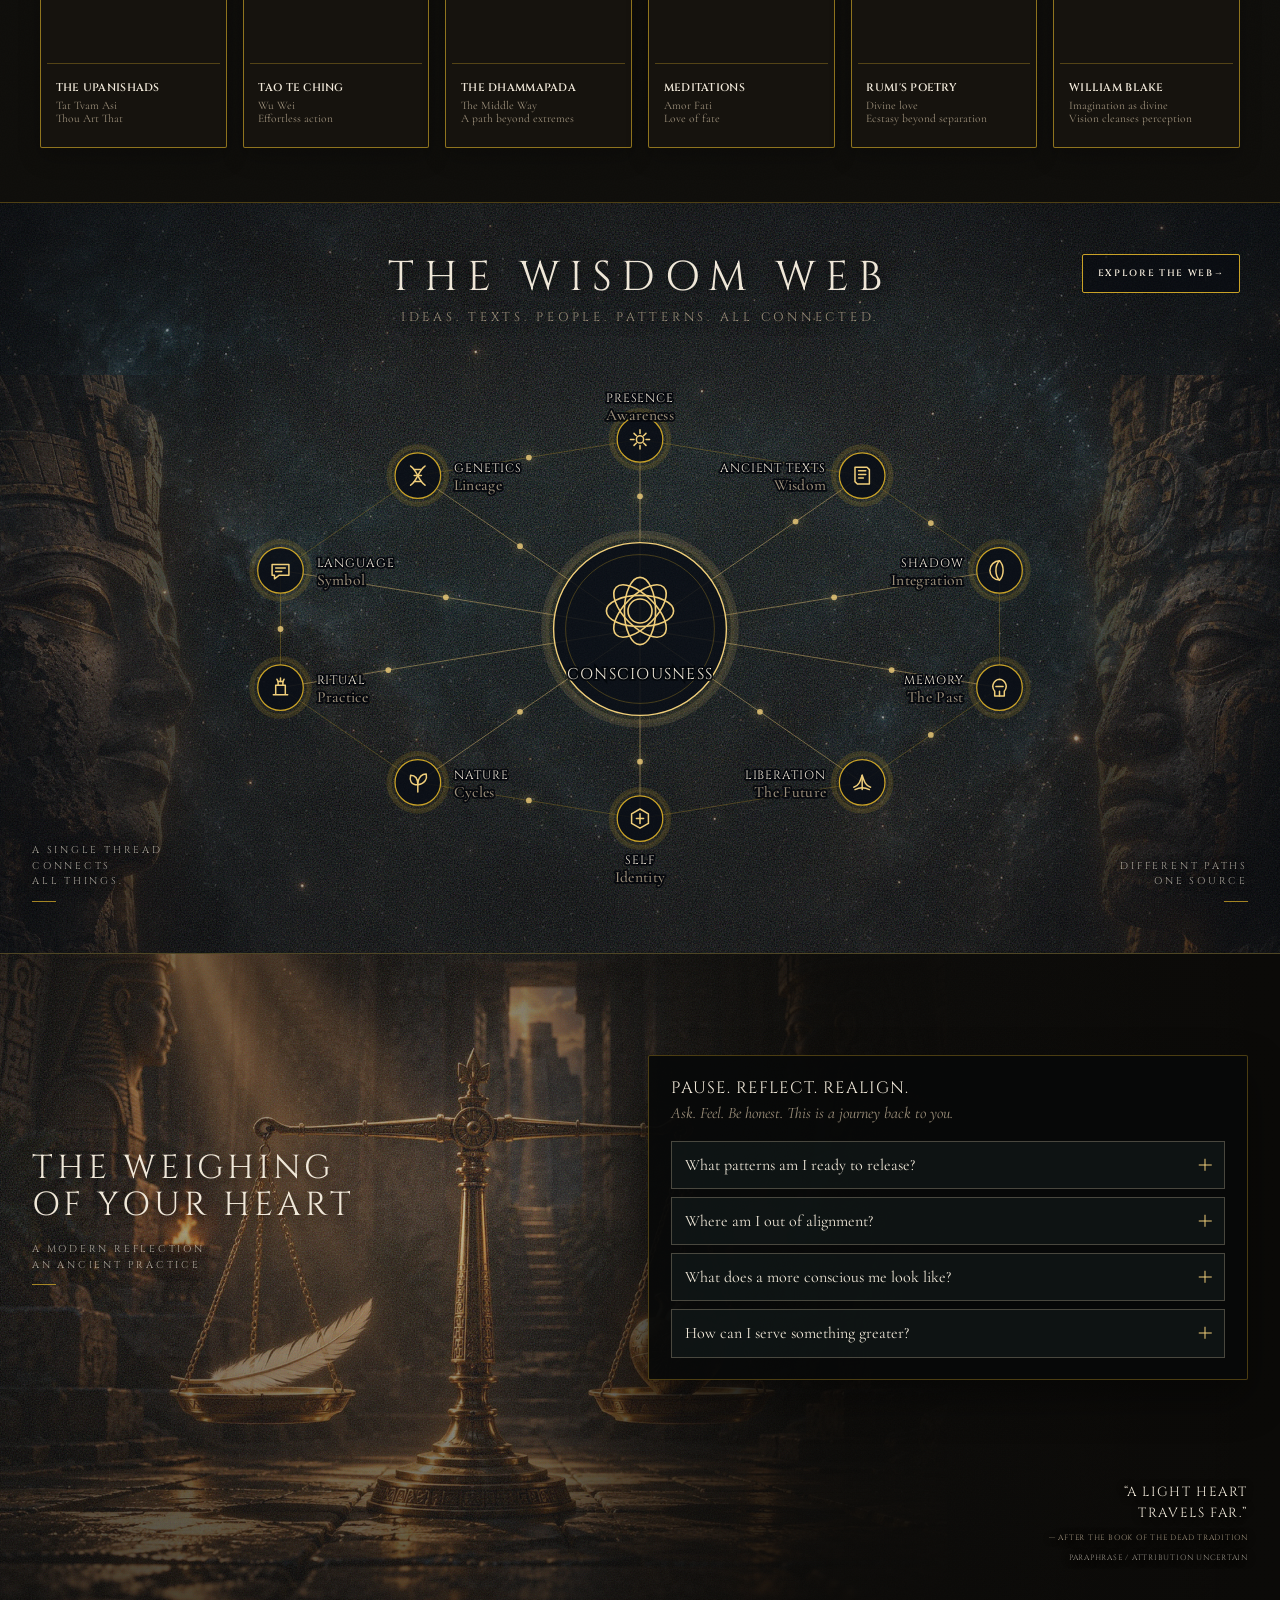
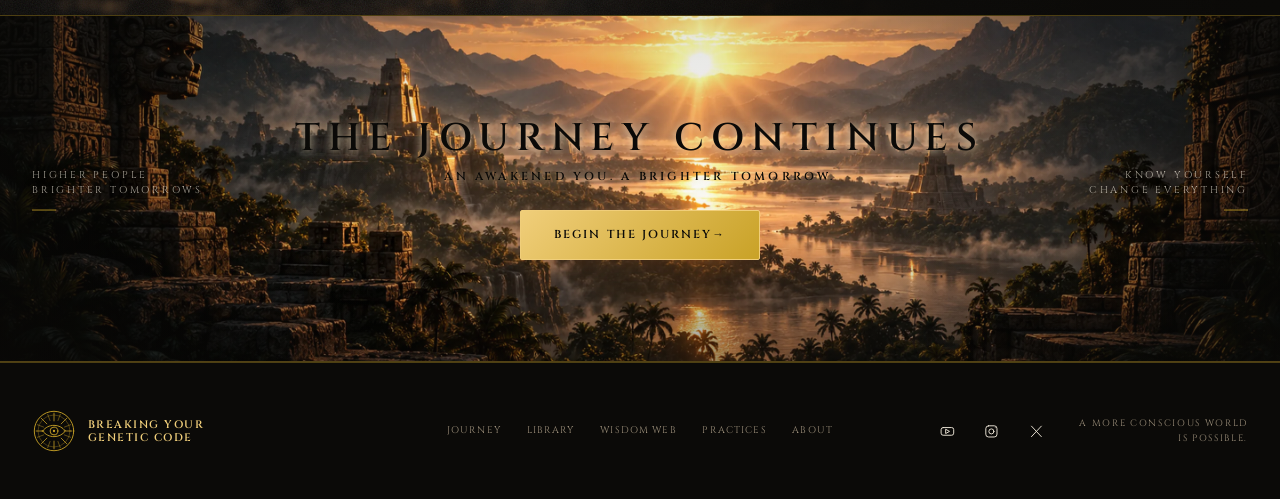
==== commit fe0f314a: "release: 2.0.0 redesign promoted to root Packet 08. Codex completed the promotion and docs rewrite b" ====
--- a/index.html
+++ b/index.html
@@ -1,4858 +1,366 @@
-<!DOCTYPE html>
+<!doctype html>
 <html lang="en">
-<head>
-    <meta charset="UTF-8">
-    <meta name="viewport" content="width=device-width, initial-scale=1.0">
+  <head>
+    <meta charset="utf-8">
+    <meta name="viewport" content="width=device-width, initial-scale=1">
+    <meta name="theme-color" content="#0B0A08">
+    <meta
+      name="description"
+      content="Breaking Your Genetic Code brings ancient wisdom into a modern journey of self-knowledge, awareness, and conscious change."
+    >
+    <meta property="og:title" content="Breaking Your Genetic Code">
+    <meta
+      property="og:description"
+      content="Ancient wisdom. Modern awakening. Remember who you are."
+    >
+    <meta property="og:type" content="website">
     <title>Breaking Your Genetic Code</title>
-    <style>
-        @import url('https://fonts.googleapis.com/css2?family=Orbitron:wght@400;700;900&family=Rajdhani:wght@300;400;600&display=swap');
-        
-        * {
-            margin: 0;
-            padding: 0;
-            box-sizing: border-box;
-        }
-        
-        :root {
-            /* Colors */
-            --primary: #00ffcc;
-            --secondary: #ff00ff;
-            --dark: #0a0a0a;
-            --light: #ffffff;
-            --accent: #ffaa00;
-            --info: #00aaff;
-            --warning: #ff6600;
-
-            /* Semantic Colors */
-            --bg-primary: #0a0a0a;
-            --bg-secondary: rgba(26, 26, 46, 0.95);
-            --bg-card: rgba(26, 26, 46, 0.3);
-            --border-subtle: rgba(138, 43, 226, 0.3);
-
-            /* Spacing Scale */
-            --space-xs: 0.25rem;
-            --space-sm: 0.5rem;
-            --space-md: 1rem;
-            --space-lg: 2rem;
-            --space-xl: 4rem;
-
-            /* Transitions */
-            --transition-fast: 150ms ease;
-            --transition-normal: 300ms ease;
-            --transition-slow: 500ms ease;
-
-            /* Shadows */
-            --shadow-glow-primary: 0 0 20px rgba(0, 255, 204, 0.5);
-            --shadow-glow-secondary: 0 0 20px rgba(255, 0, 255, 0.5);
-            --shadow-glow-accent: 0 0 20px rgba(255, 170, 0, 0.5);
-
-            /* Border Radius */
-            --radius-sm: 5px;
-            --radius-md: 10px;
-            --radius-lg: 20px;
-            --radius-full: 50%;
-        }
-
-        /* Accessibility: Reduce motion for users who prefer it */
-        @media (prefers-reduced-motion: reduce) {
-            *,
-            *::before,
-            *::after {
-                animation-duration: 0.01ms !important;
-                animation-iteration-count: 1 !important;
-                transition-duration: 0.01ms !important;
-                scroll-behavior: auto !important;
-            }
-
-            .star { animation: none; opacity: 0.5; }
-            .consciousness-meter .meter { transition: none; }
-        }
-
-        /* Focus indicators for keyboard navigation */
-        :focus-visible {
-            outline: 2px solid var(--primary);
-            outline-offset: 2px;
-        }
-
-        button:focus-visible,
-        a:focus-visible,
-        input:focus-visible {
-            outline: 2px solid var(--primary);
-            outline-offset: 2px;
-            box-shadow: var(--shadow-glow-primary);
-        }
-
-        :focus:not(:focus-visible) {
-            outline: none;
-        }
-
-        /* Visually hidden for screen readers */
-        .visually-hidden {
-            position: absolute;
-            width: 1px;
-            height: 1px;
-            padding: 0;
-            margin: -1px;
-            overflow: hidden;
-            clip: rect(0, 0, 0, 0);
-            white-space: nowrap;
-            border: 0;
-        }
-
-        body {
-            font-family: 'Rajdhani', sans-serif;
-            background: var(--dark);
-            color: var(--light);
-            overflow-x: hidden;
-            cursor: default;
-        }
-        
-        /* Cosmic background */
-        .cosmic-bg {
-            position: fixed;
-            top: 0;
-            left: 0;
-            width: 100%;
-            height: 100%;
-            background: radial-gradient(ellipse at center, #1a1a2e 0%, #0a0a0a 100%);
-            z-index: -2;
-        }
-        
-        .stars {
-            position: fixed;
-            top: 0;
-            left: 0;
-            width: 100%;
-            height: 100%;
-            z-index: -1;
-        }
-        
-        .star {
-            position: absolute;
-            width: 1px;
-            height: 1px;
-            background: rgba(255, 255, 255, 0.4);
-            border-radius: 50%;
-        }
-        
-        /* DNA Helix - Elegant architectural wireframe */
-        .dna-canvas {
-            position: fixed;
-            top: 0;
-            left: 0;
-            width: 100%;
-            height: 100%;
-            z-index: 1;
-            pointer-events: none;
-        }
-        
-        /* Hero Section */
-        .hero {
-            height: 100vh;
-            display: flex;
-            flex-direction: column;
-            justify-content: center;
-            align-items: center;
-            position: relative;
-            z-index: 10;
-            padding: 2rem;
-        }
-
-        .hero-content {
-            text-align: center;
-            max-width: 900px;
-        }
-
-        .hero-line {
-            width: 60px;
-            height: 1px;
-            background: rgba(0, 255, 204, 0.4);
-            margin: 0 auto 2.5rem;
-        }
-
-        .hero h1 {
-            font-family: 'Orbitron', monospace;
-            font-size: clamp(2.5rem, 8vw, 6rem);
-            font-weight: 700;
-            text-align: center;
-            letter-spacing: 0.12em;
-            line-height: 1.1;
-            margin-bottom: 2rem;
-            color: var(--light);
-        }
-
-        .hero h1 span {
-            display: block;
-            font-size: 0.35em;
-            font-weight: 400;
-            letter-spacing: 0.3em;
-            color: rgba(255, 255, 255, 0.4);
-            margin-bottom: 0.8rem;
-            font-family: 'Rajdhani', sans-serif;
-        }
-
-        .subtitle {
-            font-size: clamp(1rem, 2vw, 1.15rem);
-            font-weight: 300;
-            text-align: center;
-            color: rgba(255, 255, 255, 0.5);
-            margin-bottom: 4rem;
-            letter-spacing: 0.08em;
-            max-width: 500px;
-            margin-left: auto;
-            margin-right: auto;
-            line-height: 1.7;
-        }
-
-        .start-journey {
-            padding: 1.1rem 3rem;
-            font-size: 0.75rem;
-            font-weight: 600;
-            font-family: 'Rajdhani', sans-serif;
-            background: transparent;
-            color: var(--primary);
-            border: 1px solid rgba(0, 255, 204, 0.3);
-            border-radius: 0;
-            cursor: pointer;
-            transition: background-color var(--transition-normal), border-color var(--transition-normal);
-            text-transform: uppercase;
-            letter-spacing: 0.25em;
-        }
-
-        .start-journey:hover {
-            background: rgba(0, 255, 204, 0.08);
-            border-color: rgba(0, 255, 204, 0.6);
-        }
-        
-        /* Chapter Navigation */
-        .nav {
-            position: fixed;
-            top: 0;
-            left: 0;
-            width: 100%;
-            padding: 1.25rem 2rem;
-            background: rgba(10, 10, 10, 0.95);
-            backdrop-filter: blur(20px);
-            z-index: 100;
-            transform: translateY(-100%);
-            transition: transform 0.3s ease;
-            border-bottom: 1px solid rgba(255, 255, 255, 0.05);
-        }
-
-        .nav.visible {
-            transform: translateY(0);
-        }
-
-        .nav ul {
-            list-style: none;
-            display: flex;
-            justify-content: center;
-            gap: 2.5rem;
-            flex-wrap: wrap;
-        }
-
-        .nav a {
-            color: rgba(255, 255, 255, 0.6);
-            text-decoration: none;
-            font-size: 0.8rem;
-            font-weight: 500;
-            letter-spacing: 0.1em;
-            text-transform: uppercase;
-            transition: color var(--transition-normal);
-        }
-
-        .nav a:hover {
-            color: var(--primary);
-        }
-        
-        /* Content Sections */
-        .content {
-            display: none;
-            min-height: 100vh;
-            padding: 8rem 2rem 6rem;
-            max-width: 720px;
-            margin: 0 auto;
-        }
-
-        .content.active {
-            display: block;
-        }
-
-        .chapter {
-            margin-bottom: 6rem;
-        }
-
-        .chapter h2 {
-            font-family: 'Orbitron', monospace;
-            font-size: clamp(2rem, 5vw, 3.5rem);
-            font-weight: 700;
-            margin-bottom: 3.5rem;
-            margin-top: 2rem;
-            color: var(--light);
-            letter-spacing: 0.08em;
-            line-height: 1.15;
-        }
-
-        .chapter h2::before {
-            content: '';
-            display: block;
-            width: 40px;
-            height: 1px;
-            background: rgba(0, 255, 204, 0.5);
-            margin-bottom: 1.5rem;
-        }
-
-        .chapter h3 {
-            font-family: 'Orbitron', monospace;
-            font-size: clamp(1rem, 2vw, 1.15rem);
-            font-weight: 500;
-            margin: 4rem 0 1.5rem;
-            color: var(--primary);
-            letter-spacing: 0.15em;
-            text-transform: uppercase;
-        }
-
-        .chapter p {
-            font-size: 1.15rem;
-            line-height: 2;
-            margin-bottom: 2rem;
-            color: rgba(255, 255, 255, 0.75);
-            font-weight: 300;
-        }
-
-        .quote {
-            border-left: 1px solid rgba(0, 255, 204, 0.3);
-            padding: 0.5rem 0 0.5rem 2rem;
-            margin: 3.5rem 0;
-            font-style: italic;
-            font-size: 1.35rem;
-            line-height: 1.8;
-            color: rgba(255, 255, 255, 0.6);
-        }
-        
-        /* Interactive Elements */
-        .consciousness-meter {
-            width: 100%;
-            height: 4px;
-            background: rgba(255, 255, 255, 0.08);
-            border-radius: 2px;
-            margin: 2rem 0;
-            position: relative;
-            overflow: hidden;
-        }
-
-        .consciousness-fill {
-            height: 100%;
-            background: var(--primary);
-            border-radius: 2px;
-            width: 0%;
-            transition: width 2s ease;
-        }
-        
-        .meditation-prompt {
-            background: rgba(255, 255, 255, 0.02);
-            border: 1px solid rgba(0, 255, 204, 0.15);
-            border-radius: 4px;
-            padding: 2rem;
-            margin: 2rem 0;
-            text-align: center;
-        }
-
-        .pulse {
-            display: inline-block;
-            width: 12px;
-            height: 12px;
-            background: var(--primary);
-            border-radius: 50%;
-            margin: 0 auto 1rem;
-            opacity: 0.6;
-        }
-        
-        /* Wisdom Cards */
-        .wisdom-card {
-            background: transparent;
-            border: none;
-            border-top: 1px solid rgba(255, 255, 255, 0.06);
-            border-radius: 0;
-            padding: 2.5rem 0;
-            margin: 0;
-        }
-
-        .wisdom-icon {
-            font-size: 1.25rem;
-            margin-bottom: 1.25rem;
-            opacity: 0.6;
-            display: inline-block;
-        }
-
-        .wisdom-content h4 {
-            color: rgba(255, 255, 255, 0.5);
-            font-family: 'Rajdhani', sans-serif;
-            font-size: 0.8rem;
-            font-weight: 500;
-            margin-bottom: 1.25rem;
-            letter-spacing: 0.15em;
-            text-transform: uppercase;
-        }
-
-        .wisdom-quote {
-            font-style: italic;
-            font-size: 1.25rem;
-            line-height: 1.8;
-            color: rgba(255, 255, 255, 0.7);
-            margin-bottom: 1.25rem;
-            padding-left: 0;
-            border-left: none;
-        }
-
-        .wisdom-context {
-            font-size: 0.95rem;
-            color: rgba(255, 255, 255, 0.4);
-            line-height: 1.7;
-        }
-        
-        /* Wisdom Card Responsive */
-        @media (max-width: 768px) {
-            .wisdom-card {
-                padding: 1.5rem;
-            }
-            
-            .wisdom-icon {
-                font-size: 1.5rem;
-            }
-            
-            .wisdom-content h4 {
-                font-size: 1.1rem;
-            }
-            
-            .wisdom-quote {
-                font-size: 1rem;
-                padding-left: 1rem;
-            }
-        }
-        
-        /* Random Quote Display */
-        .floating-quote {
-            position: fixed;
-            bottom: 2rem;
-            right: 2rem;
-            max-width: 380px;
-            background: rgba(26, 26, 46, 0.9);
-            border: 1px solid rgba(255, 255, 255, 0.08);
-            border-radius: 4px;
-            padding: 1.5rem;
-            opacity: 0;
-            transform: translateY(10px);
-            transition: opacity var(--transition-slow), transform var(--transition-slow), border-color var(--transition-normal);
-            cursor: pointer;
-            z-index: 50;
-        }
-
-        .floating-quote.visible {
-            opacity: 1;
-            transform: translateY(0);
-        }
-
-        .floating-quote:hover {
-            border-color: rgba(0, 255, 204, 0.25);
-        }
-        
-        .floating-quote-text {
-            font-style: italic;
-            font-size: 0.95rem;
-            line-height: 1.5;
-            color: rgba(255, 255, 255, 0.9);
-            margin-bottom: 0.5rem;
-        }
-        
-        .floating-quote-source {
-            font-size: 0.85rem;
-            color: var(--accent);
-            font-family: 'Orbitron', monospace;
-            letter-spacing: 0.05em;
-        }
-        
-        .floating-quote-close {
-            position: absolute;
-            top: 0.5rem;
-            right: 0.5rem;
-            width: 20px;
-            height: 20px;
-            padding: 0;
-            background: rgba(255, 255, 255, 0.1);
-            border: 1px solid rgba(255, 255, 255, 0.2);
-            border-radius: var(--radius-full);
-            display: flex;
-            align-items: center;
-            justify-content: center;
-            cursor: pointer;
-            font-size: 0.8rem;
-            color: var(--light);
-            font-family: inherit;
-            transition: background-color var(--transition-normal), border-color var(--transition-normal), transform var(--transition-normal);
-        }
-        
-        .floating-quote-close:hover {
-            background: rgba(255, 0, 0, 0.3);
-            border-color: rgba(255, 0, 0, 0.5);
-            transform: rotate(90deg);
-        }
-        
-        /* Quote Details Modal */
-        .quote-modal {
-            position: fixed;
-            top: 0;
-            left: 0;
-            width: 100%;
-            height: 100%;
-            background: rgba(0, 0, 0, 0.8);
-            backdrop-filter: blur(10px);
-            display: none;
-            align-items: center;
-            justify-content: center;
-            z-index: 200;
-            opacity: 0;
-            transition: opacity 0.3s ease;
-        }
-        
-        .quote-modal.active {
-            display: flex;
-            opacity: 1;
-        }
-        
-        .quote-modal-content {
-            background: rgba(20, 20, 35, 0.95);
-            backdrop-filter: blur(20px);
-            -webkit-backdrop-filter: blur(20px);
-            border: 1px solid rgba(255, 255, 255, 0.08);
-            border-radius: 6px;
-            padding: 2.5rem;
-            max-width: 560px;
-            width: 90%;
-            max-height: 80vh;
-            overflow-y: auto;
-            position: relative;
-            animation: modalFade 0.25s ease;
-        }
-
-        @keyframes modalFade {
-            0% { opacity: 0; transform: translateY(-10px); }
-            100% { opacity: 1; transform: translateY(0); }
-        }
-        
-        .quote-modal-icon {
-            font-size: 2.5rem;
-            text-align: center;
-            margin-bottom: 1rem;
-            opacity: 0.8;
-        }
-        
-        .quote-modal-title {
-            font-family: 'Orbitron', monospace;
-            font-size: 1.8rem;
-            color: var(--accent);
-            text-align: center;
-            margin-bottom: 0.5rem;
-        }
-        
-        .quote-modal-period {
-            text-align: center;
-            color: var(--primary);
-            margin-bottom: 2rem;
-        }
-        
-        .quote-modal-quote {
-            font-size: 1.3rem;
-            font-style: italic;
-            line-height: 1.6;
-            color: rgba(255, 255, 255, 0.9);
-            text-align: center;
-            margin-bottom: 2rem;
-            padding: 0 1rem;
-        }
-        
-        .quote-modal-teaching {
-            background: rgba(0, 255, 204, 0.1);
-            border-left: 3px solid var(--primary);
-            padding: 1rem;
-            margin-bottom: 1.5rem;
-        }
-        
-        .quote-modal-teaching h4 {
-            color: var(--primary);
-            margin-bottom: 0.5rem;
-        }
-        
-        .quote-modal-close {
-            position: absolute;
-            top: 1rem;
-            right: 1rem;
-            width: 40px;
-            height: 40px;
-            background: transparent;
-            border: 2px solid rgba(255, 255, 255, 0.2);
-            color: var(--light);
-            border-radius: 50%;
-            cursor: pointer;
-            font-size: 1.5rem;
-            display: flex;
-            align-items: center;
-            justify-content: center;
-            transition: background-color var(--transition-normal), transform var(--transition-normal), opacity var(--transition-normal), border-color var(--transition-normal), box-shadow var(--transition-normal);
-        }
-        
-        .quote-modal-close:hover {
-            border-color: var(--primary);
-            color: var(--primary);
-            transform: rotate(90deg);
-        }
-        
-        /* Quote Bookmarking Styles */
-        .bookmark-btn {
-            position: absolute;
-            top: 0.5rem;
-            left: 0.5rem;
-            width: 30px;
-            height: 30px;
-            background: transparent;
-            border: none;
-            cursor: pointer;
-            font-size: 1.5rem;
-            transition: background-color var(--transition-normal), transform var(--transition-normal), opacity var(--transition-normal), border-color var(--transition-normal), box-shadow var(--transition-normal);
-            color: rgba(255, 255, 255, 0.5);
-        }
-        
-        .bookmark-btn:hover {
-            color: var(--accent);
-        }
-        
-        .bookmark-btn.bookmarked {
-            color: var(--accent);
-        }
-        
-        .bookmarks-toggle {
-            position: fixed;
-            bottom: 2rem;
-            left: 2rem;
-            width: 44px;
-            height: 44px;
-            padding: 0;
-            background: rgba(26, 26, 46, 0.9);
-            border: 1px solid rgba(255, 255, 255, 0.1);
-            border-radius: 4px;
-            display: flex;
-            align-items: center;
-            justify-content: center;
-            cursor: pointer;
-            font-size: 1.25rem;
-            font-family: inherit;
-            color: rgba(255, 255, 255, 0.6);
-            transition: color var(--transition-normal), border-color var(--transition-normal);
-            z-index: 50;
-        }
-
-        .bookmarks-toggle:hover {
-            color: var(--primary);
-            border-color: rgba(0, 255, 204, 0.3);
-        }
-        
-        .bookmarks-panel {
-            position: fixed;
-            left: -400px;
-            top: 0;
-            width: 400px;
-            height: 100vh;
-            background: rgba(26, 26, 46, 0.98);
-            border-right: 2px solid var(--primary);
-            transition: left 0.3s ease;
-            z-index: 150;
-            overflow-y: auto;
-            padding: 2rem;
-        }
-        
-        .bookmarks-panel.open {
-            left: 0;
-        }
-        
-        .bookmarks-header {
-            display: flex;
-            justify-content: space-between;
-            align-items: center;
-            margin-bottom: 2rem;
-        }
-        
-        .bookmarks-title {
-            font-family: 'Orbitron', monospace;
-            font-size: 1.5rem;
-            color: var(--accent);
-        }
-        
-        .bookmarks-close {
-            width: 30px;
-            height: 30px;
-            background: transparent;
-            border: 1px solid rgba(255, 255, 255, 0.2);
-            border-radius: 50%;
-            color: var(--light);
-            cursor: pointer;
-            font-size: 1.2rem;
-            display: flex;
-            align-items: center;
-            justify-content: center;
-            transition: background-color var(--transition-normal), transform var(--transition-normal), opacity var(--transition-normal), border-color var(--transition-normal), box-shadow var(--transition-normal);
-        }
-        
-        .bookmarks-close:hover {
-            border-color: var(--primary);
-            color: var(--primary);
-            transform: rotate(90deg);
-        }
-        
-        .bookmarks-empty {
-            text-align: center;
-            opacity: 0.6;
-            padding: 3rem 1rem;
-        }
-        
-        .bookmark-item {
-            background: rgba(255, 255, 255, 0.02);
-            border: 1px solid rgba(255, 255, 255, 0.06);
-            border-radius: 4px;
-            padding: 1.25rem;
-            margin-bottom: 0.75rem;
-            position: relative;
-            transition: border-color var(--transition-normal);
-        }
-
-        .bookmark-item:hover {
-            border-color: rgba(0, 255, 204, 0.2);
-        }
-        
-        .bookmark-quote {
-            font-style: italic;
-            font-size: 0.95rem;
-            line-height: 1.5;
-            margin-bottom: 0.5rem;
-        }
-        
-        .bookmark-source {
-            font-size: 0.85rem;
-            color: var(--accent);
-            font-family: 'Orbitron', monospace;
-        }
-        
-        .bookmark-remove {
-            position: absolute;
-            top: 0.5rem;
-            right: 0.5rem;
-            width: 25px;
-            height: 25px;
-            background: rgba(255, 0, 0, 0.1);
-            border: 1px solid rgba(255, 0, 0, 0.3);
-            border-radius: 50%;
-            color: rgba(255, 100, 100, 0.8);
-            cursor: pointer;
-            font-size: 0.9rem;
-            display: flex;
-            align-items: center;
-            justify-content: center;
-            transition: background-color var(--transition-normal), transform var(--transition-normal), opacity var(--transition-normal), border-color var(--transition-normal), box-shadow var(--transition-normal);
-        }
-        
-        .bookmark-remove:hover {
-            background: rgba(255, 0, 0, 0.2);
-            border-color: rgba(255, 0, 0, 0.4);
-        }
-        
-        .bookmarks-actions {
-            margin-top: 2rem;
-            padding-top: 2rem;
-            border-top: 1px solid rgba(255, 255, 255, 0.1);
-        }
-        
-        .bookmark-action-btn {
-            display: block;
-            width: 100%;
-            padding: 0.75rem;
-            margin-bottom: 0.5rem;
-            background: transparent;
-            border: 1px solid rgba(0, 255, 204, 0.3);
-            color: var(--primary);
-            border-radius: 3px;
-            cursor: pointer;
-            transition: background-color var(--transition-normal), border-color var(--transition-normal);
-            text-align: center;
-            text-decoration: none;
-            font-size: 0.9rem;
-        }
-
-        .bookmark-action-btn:hover {
-            background: rgba(0, 255, 204, 0.08);
-            border-color: rgba(0, 255, 204, 0.5);
-        }
-        
-        /* Responsive for bookmarks */
-        @media (max-width: 768px) {
-            .bookmarks-panel {
-                width: 100%;
-                left: -100%;
-            }
-            
-            .bookmarks-toggle {
-                bottom: 5rem;
-                left: 1rem;
-            }
-        }
-        
-        /* Responsive for floating quote */
-        @media (max-width: 768px) {
-            .floating-quote {
-                bottom: 1rem;
-                right: 1rem;
-                left: 1rem;
-                max-width: none;
-            }
-        }
-        
-        /* Living Library Styles */
-        .library-intro {
-            text-align: center;
-            margin-bottom: 3rem;
-            font-size: 1.1rem;
-            opacity: 0.9;
-            max-width: 800px;
-            margin-left: auto;
-            margin-right: auto;
-        }
-        
-        .library-navigation {
-            display: flex;
-            justify-content: center;
-            gap: 1rem;
-            margin-bottom: 2rem;
-            flex-wrap: wrap;
-        }
-        
-        .period-filter {
-            padding: 0.6rem 1.25rem;
-            background: transparent;
-            border: 1px solid rgba(255, 255, 255, 0.15);
-            color: rgba(255, 255, 255, 0.6);
-            border-radius: 3px;
-            cursor: pointer;
-            transition: color var(--transition-normal), border-color var(--transition-normal);
-            font-family: 'Rajdhani', sans-serif;
-            font-weight: 500;
-            font-size: 0.9rem;
-            letter-spacing: 0.05em;
-        }
-
-        .period-filter:hover {
-            color: var(--primary);
-            border-color: rgba(0, 255, 204, 0.3);
-        }
-
-        .period-filter.active {
-            background: rgba(0, 255, 204, 0.1);
-            color: var(--primary);
-            border-color: rgba(0, 255, 204, 0.4);
-            font-weight: 600;
-        }
-        
-        .library-search {
-            position: relative;
-            max-width: 600px;
-            margin: 0 auto 2rem;
-        }
-        
-        #library-search-input {
-            width: 100%;
-            padding: 0.9rem 3rem 0.9rem 1.25rem;
-            background: rgba(255, 255, 255, 0.03);
-            border: 1px solid rgba(255, 255, 255, 0.1);
-            border-radius: 4px;
-            color: var(--light);
-            font-size: 1rem;
-            transition: border-color var(--transition-normal), background-color var(--transition-normal);
-            font-family: 'Rajdhani', sans-serif;
-        }
-        
-        #library-search-input:focus {
-            outline: none;
-            border-color: rgba(0, 255, 204, 0.4);
-            background: rgba(26, 26, 46, 0.7);
-        }
-        
-        #library-search-input::placeholder {
-            color: rgba(255, 255, 255, 0.5);
-        }
-        
-        .search-icon {
-            position: absolute;
-            right: 1.5rem;
-            top: 50%;
-            transform: translateY(-50%);
-            font-size: 1.2rem;
-            opacity: 0.7;
-            pointer-events: none;
-        }
-        
-        .library-stats {
-            text-align: center;
-            margin-bottom: 3rem;
-            color: var(--accent);
-            font-family: 'Orbitron', monospace;
-            font-size: 0.95rem;
-            letter-spacing: 0.1em;
-        }
-        
-        .library-stats .divider {
-            margin: 0 1rem;
-            opacity: 0.5;
-        }
-        
-        .library-stats .count {
-            font-weight: 700;
-            color: var(--primary);
-        }
-        
-        /* Library Grid */
-        .library-grid {
-            display: grid;
-            grid-template-columns: repeat(auto-fill, minmax(320px, 1fr));
-            gap: 1.5rem;
-            margin-bottom: 4rem;
-        }
-
-        /* Library section needs more width */
-        #library.content {
-            max-width: 1200px;
-        }
-        
-        .library-card {
-            background: rgba(26, 26, 46, 0.3);
-            border: 1px solid rgba(255, 255, 255, 0.06);
-            border-radius: 6px;
-            padding: 2rem;
-            position: relative;
-            overflow: hidden;
-            cursor: pointer;
-            transition: border-color var(--transition-normal), background-color var(--transition-normal);
-            min-height: 250px;
-            display: flex;
-            flex-direction: column;
-        }
-
-        .library-card:hover {
-            border-color: rgba(0, 255, 204, 0.2);
-            background: rgba(26, 26, 46, 0.4);
-        }
-        
-        .library-card-icon {
-            font-size: 2rem;
-            margin-bottom: 1rem;
-            opacity: 0.8;
-            font-family: "Apple Color Emoji", "Segoe UI Emoji", "Noto Color Emoji", "Android Emoji", "EmojiSymbols", sans-serif;
-            display: block;
-            text-align: center;
-        }
-        
-        .library-card-title {
-            font-family: 'Orbitron', monospace;
-            font-size: 1rem;
-            color: var(--accent);
-            margin-bottom: 0.5rem;
-            text-align: center;
-            letter-spacing: 0.02em;
-            line-height: 1.3;
-        }
-        
-        .library-card-period {
-            font-size: 0.9rem;
-            color: var(--primary);
-            text-align: center;
-            margin-bottom: 1rem;
-        }
-        
-        .library-card-teaching {
-            font-size: 0.95rem;
-            color: rgba(255, 255, 255, 0.8);
-            text-align: center;
-            font-style: italic;
-            flex-grow: 1;
-            display: flex;
-            align-items: center;
-            justify-content: center;
-        }
-        
-        .library-card-quote-count {
-            position: absolute;
-            bottom: 1rem;
-            right: 1rem;
-            background: rgba(0, 255, 204, 0.1);
-            border: 1px solid rgba(0, 255, 204, 0.3);
-            border-radius: 20px;
-            padding: 0.25rem 0.75rem;
-            font-size: 0.85rem;
-            color: var(--primary);
-        }
-        
-        /* Text Modal Styles */
-        .text-modal {
-            position: fixed;
-            top: 0;
-            left: 0;
-            width: 100%;
-            height: 100%;
-            background: rgba(0, 0, 0, 0.9);
-            backdrop-filter: blur(10px);
-            display: none;
-            align-items: center;
-            justify-content: center;
-            z-index: 300;
-            opacity: 0;
-            transition: opacity 0.3s ease;
-        }
-        
-        .text-modal.active {
-            display: flex;
-            opacity: 1;
-        }
-        
-        .text-modal .modal-content {
-            background: rgba(20, 20, 35, 0.95);
-            backdrop-filter: blur(20px);
-            -webkit-backdrop-filter: blur(20px);
-            border: 1px solid rgba(255, 255, 255, 0.08);
-            border-radius: 6px;
-            padding: 2.5rem;
-            max-width: 750px;
-            width: 90%;
-            max-height: 85vh;
-            overflow-y: auto;
-            position: relative;
-            animation: modalFade 0.25s ease;
-        }
-        
-        .text-modal .close-modal {
-            position: absolute;
-            top: 1rem;
-            right: 1rem;
-            font-size: 2rem;
-            color: var(--light);
-            cursor: pointer;
-            width: 40px;
-            height: 40px;
-            display: flex;
-            align-items: center;
-            justify-content: center;
-            border: 2px solid rgba(255, 255, 255, 0.2);
-            border-radius: 50%;
-            transition: background-color var(--transition-normal), transform var(--transition-normal), opacity var(--transition-normal), border-color var(--transition-normal), box-shadow var(--transition-normal);
-        }
-        
-        .text-modal .close-modal:hover {
-            border-color: var(--primary);
-            color: var(--primary);
-            transform: rotate(90deg);
-        }
-        
-        .modal-header {
-            text-align: center;
-            margin-bottom: 2rem;
-        }
-        
-        .modal-icon {
-            font-size: 3rem;
-            margin-bottom: 1rem;
-            opacity: 0.8;
-        }
-        
-        .modal-title {
-            font-family: 'Orbitron', monospace;
-            font-size: 2rem;
-            color: var(--accent);
-            margin-bottom: 0.5rem;
-        }
-        
-        .modal-subtitle {
-            color: var(--primary);
-            font-size: 1.1rem;
-        }
-        
-        .modal-tradition,
-        .modal-teaching {
-            background: rgba(138, 43, 226, 0.1);
-            border-left: 3px solid var(--primary);
-            padding: 1.5rem;
-            margin-bottom: 1.5rem;
-            border-radius: 0 10px 10px 0;
-        }
-        
-        .modal-tradition h4,
-        .modal-teaching h4 {
-            color: var(--primary);
-            margin-bottom: 0.5rem;
-            font-family: 'Orbitron', monospace;
-        }
-        
-        .modal-quotes {
-            margin: 2rem 0;
-        }
-        
-        .modal-quote-item {
-            background: rgba(0, 0, 0, 0.3);
-            border: 1px solid rgba(255, 255, 255, 0.1);
-            border-radius: 10px;
-            padding: 1.5rem;
-            margin-bottom: 1rem;
-            position: relative;
-        }
-        
-        .modal-quote-text {
-            font-style: italic;
-            font-size: 1.1rem;
-            line-height: 1.6;
-            margin-bottom: 0.5rem;
-            color: rgba(255, 255, 255, 0.9);
-        }
-        
-        .modal-quote-context {
-            font-size: 0.95rem;
-            color: rgba(255, 255, 255, 0.7);
-            padding-left: 1rem;
-            border-left: 2px solid var(--secondary);
-        }
-        
-        .modal-actions {
-            display: flex;
-            gap: 1rem;
-            justify-content: center;
-            margin-top: 2rem;
-        }
-        
-        .modal-actions button {
-            padding: 0.75rem 1.75rem;
-            background: transparent;
-            border: 1px solid rgba(0, 255, 204, 0.3);
-            color: var(--primary);
-            border-radius: 3px;
-            cursor: pointer;
-            transition: background-color var(--transition-normal), border-color var(--transition-normal);
-            font-family: 'Rajdhani', sans-serif;
-            font-weight: 600;
-            font-size: 0.9rem;
-            letter-spacing: 0.05em;
-        }
-
-        .modal-actions button:hover {
-            background: rgba(0, 255, 204, 0.08);
-            border-color: rgba(0, 255, 204, 0.5);
-        }
-        
-        /* Wisdom Timeline Styles */
-        .wisdom-timeline-container {
-            margin: 3rem 0;
-            padding: 2rem;
-            background: rgba(255, 255, 255, 0.02);
-            border: 1px solid rgba(255, 255, 255, 0.06);
-            border-radius: 6px;
-            position: relative;
-            overflow: hidden;
-        }
-        
-        .timeline-title {
-            font-family: 'Orbitron', monospace;
-            font-size: 1.8rem;
-            color: var(--accent);
-            text-align: center;
-            margin-bottom: 0.5rem;
-        }
-        
-        .timeline-subtitle {
-            text-align: center;
-            color: rgba(255, 255, 255, 0.7);
-            margin-bottom: 2rem;
-        }
-        
-        .timeline-controls {
-            position: absolute;
-            top: 1rem;
-            right: 1rem;
-            display: flex;
-            gap: 0.5rem;
-            z-index: 10;
-        }
-        
-        .timeline-zoom,
-        .timeline-reset {
-            width: 32px;
-            height: 32px;
-            background: rgba(26, 26, 46, 0.8);
-            border: 1px solid rgba(255, 255, 255, 0.15);
-            color: rgba(255, 255, 255, 0.6);
-            border-radius: 4px;
-            cursor: pointer;
-            font-size: 1rem;
-            display: flex;
-            align-items: center;
-            justify-content: center;
-            transition: color var(--transition-normal), border-color var(--transition-normal);
-        }
-
-        .timeline-zoom:hover,
-        .timeline-reset:hover {
-            color: var(--primary);
-            border-color: rgba(0, 255, 204, 0.3);
-        }
-        
-        .timeline-viewport {
-            width: 100%;
-            height: 400px;
-            overflow: hidden;
-            position: relative;
-            border-radius: 10px;
-            background: rgba(0, 0, 0, 0.3);
-            cursor: grab;
-        }
-        
-        .timeline-viewport:active {
-            cursor: grabbing;
-        }
-        
-        .timeline-content {
-            position: relative;
-            width: 100%;
-            height: 100%;
-            transition: transform 0.3s ease;
-        }
-        
-        .timeline-line {
-            position: absolute;
-            left: 0;
-            right: 0;
-            top: 50%;
-            height: 2px;
-            background: rgba(255, 255, 255, 0.15);
-            transform: translateY(-50%);
-        }
-        
-        .timeline-eras {
-            position: absolute;
-            top: 20%;
-            left: 0;
-            right: 0;
-            height: 60%;
-        }
-        
-        .timeline-era {
-            position: absolute;
-            height: 100%;
-            border: 1px solid rgba(255, 255, 255, 0.1);
-            border-radius: 10px;
-            background: rgba(255, 255, 255, 0.02);
-            display: flex;
-            flex-direction: column;
-            justify-content: center;
-            align-items: center;
-            transition: background-color var(--transition-normal), transform var(--transition-normal), opacity var(--transition-normal), border-color var(--transition-normal), box-shadow var(--transition-normal);
-        }
-        
-        .timeline-era:hover {
-            background: rgba(255, 255, 255, 0.05);
-            border-color: rgba(255, 255, 255, 0.2);
-        }
-        
-        .era-label {
-            font-family: 'Orbitron', monospace;
-            font-size: 0.9rem;
-            color: var(--primary);
-            margin-bottom: 0.25rem;
-            text-align: center;
-        }
-        
-        .era-dates {
-            font-size: 0.8rem;
-            color: rgba(255, 255, 255, 0.6);
-        }
-        
-        .timeline-nodes {
-            position: absolute;
-            top: 0;
-            left: 0;
-            right: 0;
-            bottom: 0;
-        }
-        
-        .timeline-node {
-            position: absolute;
-            width: 32px;
-            height: 32px;
-            border-radius: 50%;
-            background: rgba(26, 26, 46, 0.9);
-            border: 2px solid rgba(0, 255, 204, 0.4);
-            cursor: pointer;
-            transition: border-color var(--transition-normal), background-color var(--transition-normal);
-            transform: translate(-50%, -50%);
-            display: flex;
-            align-items: center;
-            justify-content: center;
-            font-size: 1rem;
-            font-family: "Apple Color Emoji", "Segoe UI Emoji", "Noto Color Emoji", "Android Emoji", "EmojiSymbols", sans-serif;
-        }
-
-        .timeline-node:hover {
-            border-color: var(--primary);
-            background: rgba(0, 255, 204, 0.1);
-            z-index: 10;
-        }
-        
-        .timeline-node.eastern {
-            border-color: rgba(0, 255, 204, 0.5);
-        }
-
-        .timeline-node.western {
-            border-color: rgba(255, 0, 255, 0.5);
-        }
-
-        .timeline-node.mystical {
-            border-color: rgba(255, 170, 0, 0.5);
-        }
-        
-        .timeline-tooltip {
-            position: absolute;
-            bottom: 60px;
-            left: 50%;
-            transform: translateX(-50%);
-            background: rgba(26, 26, 46, 0.95);
-            border: 1px solid var(--primary);
-            border-radius: 10px;
-            padding: 1rem;
-            min-width: 200px;
-            opacity: 0;
-            visibility: hidden;
-            transition: background-color var(--transition-normal), transform var(--transition-normal), opacity var(--transition-normal), border-color var(--transition-normal), box-shadow var(--transition-normal);
-            z-index: 20;
-        }
-        
-        .timeline-node:hover .timeline-tooltip {
-            opacity: 1;
-            visibility: visible;
-            bottom: 70px;
-        }
-        
-        .tooltip-title {
-            font-family: 'Orbitron', monospace;
-            color: var(--accent);
-            margin-bottom: 0.25rem;
-        }
-        
-        .tooltip-period {
-            font-size: 0.9rem;
-            color: var(--primary);
-            margin-bottom: 0.5rem;
-        }
-        
-        .tooltip-teaching {
-            font-size: 0.85rem;
-            color: rgba(255, 255, 255, 0.8);
-            font-style: italic;
-        }
-        
-        .timeline-legend {
-            display: flex;
-            justify-content: center;
-            gap: 2rem;
-            margin-top: 2rem;
-            padding-top: 2rem;
-            border-top: 1px solid rgba(255, 255, 255, 0.1);
-        }
-        
-        .legend-item {
-            display: flex;
-            align-items: center;
-            gap: 0.5rem;
-            font-size: 0.9rem;
-            color: rgba(255, 255, 255, 0.7);
-        }
-        
-        .legend-dot {
-            width: 10px;
-            height: 10px;
-            border-radius: 50%;
-            opacity: 0.8;
-        }
-        
-        /* Timeline Responsive */
-        @media (max-width: 768px) {
-            .wisdom-timeline-container {
-                padding: 1rem;
-            }
-            
-            .timeline-viewport {
-                height: 300px;
-            }
-            
-            .timeline-controls {
-                position: relative;
-                top: auto;
-                right: auto;
-                justify-content: center;
-                margin-bottom: 1rem;
-            }
-            
-            .era-label {
-                font-size: 0.8rem;
-            }
-            
-            .era-dates {
-                font-size: 0.7rem;
-            }
-            
-            .timeline-legend {
-                flex-direction: column;
-                gap: 0.5rem;
-                align-items: center;
-            }
-        }
-        
-        /* Library Responsive */
-        @media (max-width: 768px) {
-            .library-grid {
-                grid-template-columns: 1fr;
-            }
-            
-            .library-navigation {
-                gap: 0.5rem;
-            }
-            
-            .period-filter {
-                padding: 0.5rem 1rem;
-                font-size: 0.9rem;
-            }
-            
-            .text-modal .modal-content {
-                padding: 2rem 1.5rem;
-            }
-            
-            .modal-actions {
-                flex-direction: column;
-            }
-            
-            .modal-actions button {
-                width: 100%;
-            }
-        }
-        
-        /* Timeline Styles */
-        .timeline-section {
-            margin-top: 4rem;
-            padding-top: 4rem;
-            border-top: 1px solid rgba(255, 255, 255, 0.06);
-        }
-        
-        .timeline-title {
-            font-family: 'Orbitron', monospace;
-            font-size: 2rem;
-            color: var(--accent);
-            text-align: center;
-            margin-bottom: 0.5rem;
-            letter-spacing: 0.1em;
-        }
-        
-        .timeline-subtitle {
-            text-align: center;
-            font-size: 1.1rem;
-            opacity: 0.8;
-            margin-bottom: 2rem;
-        }
-        
-        .timeline-controls {
-            display: flex;
-            justify-content: center;
-            gap: 1rem;
-            margin-bottom: 2rem;
-        }
-        
-        .timeline-container {
-            position: relative;
-            width: 100%;
-            height: 400px;
-            overflow-x: auto;
-            overflow-y: hidden;
-            background: rgba(255, 255, 255, 0.02);
-            border: 1px solid rgba(255, 255, 255, 0.06);
-            border-radius: 6px;
-            padding: 2rem;
-            margin-bottom: 2rem;
-        }
-        
-        .timeline-track {
-            position: relative;
-            height: 100%;
-            min-width: 2000px;
-            transition: transform 0.3s ease;
-        }
-        
-        .timeline-label {
-            position: absolute;
-            bottom: -50px;
-            left: 50%;
-            transform: translateX(-50%);
-            background: rgba(20, 20, 35, 0.95);
-            border: 1px solid rgba(255, 255, 255, 0.1);
-            border-radius: 4px;
-            padding: 0.5rem 0.75rem;
-            font-size: 0.8rem;
-            white-space: nowrap;
-            opacity: 0;
-            transition: opacity var(--transition-normal);
-            pointer-events: none;
-            text-align: center;
-        }
-
-        .timeline-node:hover .timeline-label {
-            opacity: 1;
-        }
-        
-        .timeline-label-title {
-            font-family: 'Orbitron', monospace;
-            color: var(--accent);
-            font-size: 0.9rem;
-            margin-bottom: 0.2rem;
-        }
-        
-        .timeline-label-period {
-            color: var(--primary);
-            font-size: 0.8rem;
-        }
-        
-        .timeline-connection {
-            position: absolute;
-            height: 1px;
-            background: rgba(255, 255, 255, 0.1);
-            top: 50%;
-            transform: translateY(-50%);
-            z-index: 5;
-            transition: background-color var(--transition-normal);
-        }
-
-        .timeline-connection:hover {
-            background: rgba(0, 255, 204, 0.3);
-        }
-        
-        .timeline-legend {
-            display: flex;
-            justify-content: center;
-            gap: 2rem;
-            flex-wrap: wrap;
-        }
-        
-        .legend-item {
-            display: flex;
-            align-items: center;
-            gap: 0.5rem;
-        }
-        
-        .legend-dot {
-            width: 8px;
-            height: 8px;
-            border-radius: 50%;
-            border: none;
-        }
-
-        .legend-dot.ancient {
-            background: var(--primary);
-            opacity: 0.6;
-        }
-
-        .legend-dot.medieval {
-            background: var(--secondary);
-            opacity: 0.6;
-        }
-
-        .legend-dot.renaissance {
-            background: var(--accent);
-            opacity: 0.6;
-        }
-
-        .legend-dot.modern {
-            background: var(--primary);
-            opacity: 0.6;
-        }
-        
-        /* Timeline Era Markers */
-        .timeline-era {
-            position: absolute;
-            top: 0;
-            bottom: 0;
-            opacity: 0.03;
-            pointer-events: none;
-        }
-
-        .timeline-era.ancient {
-            background: var(--primary);
-        }
-
-        .timeline-era.medieval {
-            background: var(--secondary);
-        }
-
-        .timeline-era.renaissance {
-            background: var(--accent);
-        }
-
-        .timeline-era.modern {
-            background: var(--primary);
-        }
-        
-        .timeline-year-marker {
-            position: absolute;
-            top: 0;
-            font-family: 'Orbitron', monospace;
-            font-size: 0.85rem;
-            color: rgba(255, 255, 255, 0.5);
-            transform: translateX(-50%);
-        }
-        
-        /* Timeline Responsive */
-        @media (max-width: 768px) {
-            .timeline-container {
-                height: 300px;
-                padding: 1rem;
-            }
-            
-            .timeline-node {
-                width: 40px;
-                height: 40px;
-                font-size: 1.2rem;
-            }
-            
-            .timeline-controls {
-                flex-wrap: wrap;
-            }
-            
-            .timeline-legend {
-                gap: 1rem;
-                font-size: 0.9rem;
-            }
-        }
-        
-        /* Relationships Web Styles */
-        .relationships-section {
-            margin-top: 4rem;
-            padding-top: 4rem;
-            border-top: 1px solid rgba(138, 43, 226, 0.3);
-        }
-
-        /* Break the Wisdom Web out of parent constraints for full width */
-        .chapter.relationships-section {
-            width: 100vw !important;
-            max-width: none !important;
-            position: relative !important;
-            left: 50% !important;
-            margin-left: -50vw !important;
-            margin-right: -50vw !important;
-            padding-left: 3rem;
-            padding-right: 3rem;
-            box-sizing: border-box;
-            text-align: center;
-        }
-
-        .chapter.relationships-section h2::before {
-            margin-left: auto;
-            margin-right: auto;
-        }
-
-        .chapter.relationships-section .subtitle {
-            max-width: 700px;
-            margin-left: auto;
-            margin-right: auto;
-        }
-        
-        .relationships-title {
-            font-family: 'Orbitron', monospace;
-            font-size: 2rem;
-            color: var(--accent);
-            text-align: center;
-            margin-bottom: 0.5rem;
-            letter-spacing: 0.1em;
-        }
-        
-        .relationships-subtitle {
-            text-align: center;
-            font-size: 1.1rem;
-            opacity: 0.8;
-            margin-bottom: 2rem;
-        }
-        
-        .connection-filters {
-            display: flex;
-            justify-content: center;
-            gap: 2rem;
-            margin-bottom: 2rem;
-            flex-wrap: wrap;
-        }
-        
-        .connection-filter {
-            display: flex;
-            align-items: center;
-            gap: 0.5rem;
-            cursor: pointer;
-            color: rgba(255, 255, 255, 0.6);
-            font-size: 0.9rem;
-            transition: color var(--transition-normal);
-        }
-
-        .connection-filter input[type="checkbox"] {
-            width: 16px;
-            height: 16px;
-            cursor: pointer;
-            accent-color: var(--primary);
-        }
-
-        .connection-filter:hover {
-            color: rgba(255, 255, 255, 0.9);
-        }
-        
-        .web-container {
-            position: relative;
-            width: 100%;
-            height: 750px;
-            background: radial-gradient(ellipse at center, rgba(20, 20, 40, 0.9) 0%, rgba(10, 10, 15, 0.95) 70%, rgba(5, 5, 10, 1) 100%);
-            border: 1px solid rgba(0, 255, 204, 0.15);
-            border-radius: 12px;
-            overflow: hidden;
-            margin-bottom: 2rem;
-            box-shadow:
-                0 0 30px rgba(0, 255, 204, 0.05),
-                0 0 60px rgba(138, 43, 226, 0.03),
-                inset 0 0 100px rgba(0, 0, 0, 0.5);
-        }
-
-        /* Make the Wisdom Web section wider for better visualization */
-        .relationships-section .web-container {
-            width: calc(100vw - 64px);
-            max-width: 1600px;
-            height: 850px;
-            margin: 0 auto 2rem auto;
-            overflow: visible;
-        }
-
-        @media (max-width: 1024px) {
-            .relationships-section {
-                width: 100%;
-                left: 0;
-                margin-left: 0;
-                margin-right: 0;
-                padding-left: 1rem;
-                padding-right: 1rem;
-            }
-            .relationships-section .web-container {
-                width: 100%;
-                height: 500px;
-            }
-        }
-
-        #relationships-canvas {
-            display: block;
-            max-width: 100%;
-            height: auto;
-        }
-
-        .web-tooltip {
-            position: absolute;
-            background: rgba(20, 20, 35, 0.95);
-            border: 1px solid rgba(255, 255, 255, 0.1);
-            border-radius: 4px;
-            padding: 1rem;
-            pointer-events: none;
-            opacity: 0;
-            transition: opacity 0.2s ease;
-            z-index: 100;
-            max-width: 250px;
-        }
-        
-        .web-tooltip.visible {
-            opacity: 1;
-        }
-        
-        .web-tooltip-title {
-            font-family: 'Orbitron', monospace;
-            color: var(--accent);
-            font-size: 1rem;
-            margin-bottom: 0.5rem;
-        }
-        
-        .web-tooltip-connections {
-            font-size: 0.9rem;
-            line-height: 1.5;
-        }
-        
-        .web-legend {
-            display: flex;
-            justify-content: center;
-            gap: 2rem;
-            flex-wrap: wrap;
-        }
-        
-        .web-legend-item {
-            display: flex;
-            align-items: center;
-            gap: 0.5rem;
-        }
-        
-        .web-legend-line {
-            width: 24px;
-            height: 2px;
-            border-radius: 1px;
-            opacity: 0.7;
-        }
-        
-        .web-legend-line.consciousness {
-            background: var(--primary);
-        }
-
-        .web-legend-line.awakening {
-            background: var(--secondary);
-        }
-
-        .web-legend-line.nonduality {
-            background: var(--accent);
-        }
-
-        .web-legend-line.detachment {
-            background: var(--info);
-        }
-
-        .web-legend-line.presence {
-            background: var(--warning);
-        }
-        
-        /* Web Responsive */
-        @media (max-width: 768px) {
-            .web-container {
-                height: 400px;
-            }
-            
-            .connection-filters {
-                gap: 1rem;
-                font-size: 0.9rem;
-            }
-            
-            .web-legend {
-                gap: 1rem;
-                font-size: 0.9rem;
-            }
-        }
-        
-        /* Mobile Responsive */
-        @media (max-width: 768px) {
-            .hero h1 {
-                font-size: 3rem;
-            }
-            
-            .subtitle {
-                font-size: 1.2rem;
-            }
-            
-            .chapter h2 {
-                font-size: 2rem;
-            }
-            
-            .nav ul {
-                gap: 1rem;
-            }
-        }
-
-        /* Study Paths Section */
-        .study-paths-section {
-            margin-top: 4rem;
-            padding-top: 4rem;
-            border-top: 1px solid rgba(138, 43, 226, 0.3);
-        }
-
-        .study-paths-title {
-            font-family: 'Orbitron', monospace;
-            font-size: 2rem;
-            color: var(--accent);
-            text-align: center;
-            margin-bottom: 0.5rem;
-            letter-spacing: 0.1em;
-        }
-
-        .study-paths-subtitle {
-            text-align: center;
-            font-size: 1.1rem;
-            opacity: 0.8;
-            margin-bottom: 3rem;
-            max-width: 700px;
-            margin-left: auto;
-            margin-right: auto;
-        }
-
-        .study-paths-grid {
-            display: grid;
-            grid-template-columns: repeat(auto-fill, minmax(300px, 1fr));
-            gap: 2rem;
-            margin-bottom: 3rem;
-        }
-
-        .study-path-card {
-            background: rgba(255, 255, 255, 0.02);
-            border: 1px solid rgba(255, 255, 255, 0.06);
-            border-radius: 6px;
-            padding: 2rem;
-            display: flex;
-            flex-direction: column;
-            align-items: center;
-            text-align: center;
-            transition: border-color var(--transition-normal);
-        }
-
-        .study-path-card:hover {
-            border-color: rgba(0, 255, 204, 0.2);
-        }
-
-        .path-card-icon {
-            font-size: 2rem;
-            margin-bottom: 1rem;
-            opacity: 0.8;
-        }
-
-        .path-card-title {
-            font-family: 'Orbitron', monospace;
-            font-size: 1.3rem;
-            color: var(--primary);
-            margin-bottom: 0.75rem;
-        }
-
-        .path-card-description {
-            font-size: 0.95rem;
-            opacity: 0.8;
-            line-height: 1.6;
-            margin-bottom: 1.5rem;
-            flex-grow: 1;
-        }
-
-        .path-card-progress {
-            width: 100%;
-            margin-bottom: 1.5rem;
-        }
-
-        .path-card-progress .path-progress-bar-outer {
-            background: rgba(255, 255, 255, 0.1);
-            border-radius: 5px;
-            height: 10px;
-            overflow: hidden;
-            margin-bottom: 0.25rem;
-        }
-
-        .path-card-progress .path-progress-bar-inner {
-            background: var(--primary);
-            height: 100%;
-            border-radius: 5px;
-            transition: width 0.5s ease;
-        }
-
-        .path-card-progress span {
-            font-size: 0.85rem;
-            opacity: 0.7;
-        }
-
-        .path-card-view-btn {
-            padding: 0.6rem 1.5rem;
-            background: transparent;
-            border: 1px solid rgba(0, 255, 204, 0.3);
-            color: var(--primary);
-            border-radius: 3px;
-            cursor: pointer;
-            transition: background-color var(--transition-normal), border-color var(--transition-normal);
-            font-weight: 600;
-            font-size: 0.9rem;
-        }
-
-        .path-card-view-btn:hover {
-            background: rgba(0, 255, 204, 0.08);
-            border-color: rgba(0, 255, 204, 0.5);
-        }
-
-        /* Path Modal Styles */
-        .path-modal .modal-content {
-            background: rgba(20, 20, 35, 0.95);
-            backdrop-filter: blur(20px);
-            -webkit-backdrop-filter: blur(20px);
-            border: 1px solid rgba(255, 255, 255, 0.08);
-            border-radius: 6px;
-            padding: 2rem;
-            max-width: 700px;
-            width: 90%;
-            max-height: 90vh;
-            overflow-y: auto;
-            animation: modalFade 0.25s ease;
-        }
-
-        .path-modal .modal-header {
-            text-align: center;
-            margin-bottom: 1.5rem;
-        }
-        .path-modal .modal-icon {
-            font-size: 3rem;
-            margin-bottom: 0.5rem;
-        }
-        .path-modal .modal-title {
-            font-size: 1.8rem;
-        }
-        .path-modal .modal-subtitle {
-            font-size: 1rem;
-            opacity: 0.8;
-        }
-
-        .path-modal-progress {
-            margin-bottom: 2rem;
-            text-align: center;
-        }
-        .path-modal-progress .path-progress-bar-outer {
-            background: rgba(255, 255, 255, 0.2);
-            border-radius: 8px;
-            height: 16px;
-            overflow: hidden;
-            margin-top: 0.5rem;
-        }
-        .path-modal-progress .path-progress-bar-inner {
-            background: var(--accent);
-            height: 100%;
-            border-radius: 8px;
-            transition: width 0.5s ease;
-        }
-        .path-modal-progress .count, .path-modal-progress .total {
-            font-weight: bold;
-            color: var(--accent);
-        }
-
-        .path-modal-texts-list {
-            max-height: 40vh; /* Limit height to encourage scrolling if many texts */
-            overflow-y: auto;
-            padding-right: 10px; /* For scrollbar */
-        }
-
-        .path-text-item {
-            display: flex;
-            align-items: center;
-            background: rgba(0, 0, 0, 0.2);
-            border: 1px solid rgba(255, 255, 255, 0.1);
-            border-radius: 10px;
-            padding: 1rem;
-            margin-bottom: 0.75rem;
-            transition: background-color 0.3s ease;
-        }
-        .path-text-item:hover {
-            background: rgba(0, 0, 0, 0.3);
-        }
-
-        .path-text-item input[type="checkbox"] {
-            margin-right: 1rem;
-            width: 20px;
-            height: 20px;
-            accent-color: var(--primary);
-            cursor: pointer;
-        }
-
-        .path-text-item label {
-            flex-grow: 1;
-            cursor: pointer;
-            display: flex;
-            align-items: center;
-        }
-        .path-text-icon {
-            font-size: 1.5rem;
-            margin-right: 0.75rem;
-            filter: sepia(1) hue-rotate(280deg) brightness(1.2);
-        }
-
-        .path-text-view-btn {
-            padding: 0.5rem 1rem;
-            background: rgba(0, 255, 204, 0.1);
-            border: 1px solid var(--primary);
-            color: var(--primary);
-            border-radius: 5px;
-            cursor: pointer;
-            font-size: 0.9rem;
-            transition: background-color var(--transition-normal), transform var(--transition-normal), opacity var(--transition-normal), border-color var(--transition-normal), box-shadow var(--transition-normal);
-        }
-        .path-text-view-btn:hover {
-            background: rgba(0, 255, 204, 0.2);
-        }
-
-        /* Web Responsive */
-        @media (max-width: 768px) {
-            .study-paths-grid {
-                grid-template-columns: 1fr;
-            }
-        }
-
-        /* Small phones - 480px and below */
-        @media (max-width: 480px) {
-            .hero h1 {
-                font-size: 1.5rem;
-                letter-spacing: 0.1em;
-            }
-
-            .hero .subtitle {
-                font-size: 0.9rem;
-            }
-
-            .chapter {
-                padding: 3rem 1rem;
-            }
-
-            .chapter h2 {
-                font-size: 1.6rem;
-                padding-left: 0.5rem;
-            }
-
-            .chapter h3 {
-                font-size: 1.2rem;
-            }
-
-            .chapter p {
-                font-size: 0.95rem;
-            }
-
-            .nav ul {
-                gap: 0.25rem;
-                flex-wrap: wrap;
-                justify-content: center;
-            }
-
-            .nav a {
-                font-size: 0.7rem;
-                padding: 0.3rem 0.5rem;
-            }
-
-            .library-navigation {
-                flex-direction: column;
-                align-items: stretch;
-                gap: 0.5rem;
-            }
-
-            .period-filter {
-                width: 100%;
-                text-align: center;
-            }
-
-            .wisdom-card {
-                padding: 1rem;
-            }
-
-            .floating-quote {
-                padding: 1rem;
-                font-size: 0.9rem;
-                max-width: calc(100vw - 2rem);
-            }
-
-            .bookmarks-toggle {
-                width: 40px;
-                height: 40px;
-                font-size: 1.2rem;
-                bottom: 1rem;
-                left: 1rem;
-            }
-
-            .quote-modal-content {
-                padding: 1.5rem;
-                margin: 1rem;
-                max-height: calc(100vh - 2rem);
-            }
-
-            .connection-filters {
-                flex-direction: column;
-                align-items: stretch;
-            }
-
-            .connection-filter {
-                width: 100%;
-            }
-        }
-
-        /* Tablets - 769px to 1024px */
-        @media (min-width: 769px) and (max-width: 1024px) {
-            .chapter {
-                padding: 5rem 3rem;
-            }
-
-            .library-grid {
-                grid-template-columns: repeat(2, 1fr);
-            }
-
-            .study-paths-grid {
-                grid-template-columns: repeat(2, 1fr);
-            }
-
-            .wisdom-timeline-viewport {
-                height: 350px;
-            }
-        }
-
-        /* Large screens - 1440px and above */
-        @media (min-width: 1440px) {
-            .chapter {
-                max-width: 1400px;
-                margin: 0 auto;
-                padding: 8rem 4rem;
-            }
-
-            .library-grid {
-                grid-template-columns: repeat(3, 1fr);
-            }
-
-            .chapter h2 {
-                font-size: 4rem;
-            }
-
-            .hero h1 {
-                font-size: 7rem;
-            }
-
-            .wisdom-timeline-viewport {
-                height: 500px;
-            }
-
-            .web-container {
-                height: 950px;
-            }
-        }
-
-        /* Smooth scroll for all */
-        html {
-            scroll-behavior: smooth;
-        }
-
-        @media (prefers-reduced-motion: reduce) {
-            html {
-                scroll-behavior: auto;
-            }
-        }
-
-        /* Toast Notifications */
-        .notification {
-            position: fixed;
-            bottom: 2rem;
-            right: 2rem;
-            max-width: 350px;
-            background: var(--bg-secondary);
-            border: 1px solid var(--primary);
-            border-radius: var(--radius-md);
-            padding: 1rem 1.5rem;
-            color: var(--light);
-            z-index: 1000;
-            transform: translateX(calc(100% + 3rem));
-            opacity: 0;
-            transition: transform var(--transition-normal), opacity var(--transition-normal);
-            font-family: 'Rajdhani', sans-serif;
-            font-size: 1rem;
-            backdrop-filter: blur(10px);
-            box-shadow: 0 10px 40px rgba(0, 0, 0, 0.5);
-        }
-
-        .notification.visible {
-            transform: translateX(0);
-            opacity: 1;
-        }
-
-        .notification.success {
-            border-color: var(--primary);
-        }
-
-        .notification.success::before {
-            content: '✓ ';
-            color: var(--primary);
-        }
-
-        .notification.warning {
-            border-color: var(--accent);
-        }
-
-        .notification.warning::before {
-            content: '⚠ ';
-            color: var(--accent);
-        }
-
-        .notification.info {
-            border-color: var(--info);
-        }
-
-        .notification.info::before {
-            content: 'ℹ ';
-            color: var(--info);
-        }
-
-        .notification.error {
-            border-color: var(--secondary);
-        }
-
-        .notification.error::before {
-            content: '✕ ';
-            color: var(--secondary);
-        }
-
-        @media (max-width: 480px) {
-            .notification {
-                left: 1rem;
-                right: 1rem;
-                bottom: 1rem;
-                max-width: none;
-            }
-        }
-    </style>
-</head>
-<body>
-    <div class="cosmic-bg"></div>
-    <div class="stars"></div>
-    <canvas class="dna-canvas" id="dna-canvas"></canvas>
-    
-    <!-- Navigation -->
-    <nav class="nav" id="nav">
-        <ul>
-            <li><a href="#intro">Introduction</a></li>
-            <li><a href="#awakening">The Awakening</a></li>
-            <li><a href="#patterns">Breaking Patterns</a></li>
-            <li><a href="#ancient">Ancient Wisdom</a></li>
-            <li><a href="#consciousness">Expanding Consciousness</a></li>
-            <li><a href="#potential">Full Potential</a></li>
-            <li><a href="#library">Living Library</a></li>
-            <li><a href="#relationships-web">Wisdom Web</a></li>
-        </ul>
-    </nav>
-    
-    <!-- Hero Section -->
-    <section class="hero" id="hero">
-        <div class="hero-content">
-            <div class="hero-line"></div>
-            <h1><span>A Journey Into</span>BREAKING YOUR<br>GENETIC CODE</h1>
-            <p class="subtitle">Awaken from the unconscious patterns that bind you. Transcend the biological and cultural programming that shapes your existence.</p>
-            <button class="start-journey" onclick="startJourney()">Begin Your Journey</button>
-        </div>
-    </section>
-    
-    <!-- Content Sections -->
-    <section class="content" id="intro">
-        <div class="chapter">
-            <h2>Introduction</h2>
-            <p>You are more than your biology. More than the cultural programming that shapes your daily existence. This experience is a guide to breaking free from the unconscious patterns that keep you asleep, trapped in cycles of behavior dictated by hormones, social conditioning, and tribal instincts.</p>
-            
-            <div class="quote">
-                "The first step to freedom is recognizing that you are not free."
+
+    <link rel="preconnect" href="https://fonts.googleapis.com">
+    <link rel="preconnect" href="https://fonts.gstatic.com" crossorigin>
+    <link
+      href="https://fonts.googleapis.com/css2?family=Cinzel:wght@400;600;700&family=Cormorant+Garamond:ital,wght@0,400;0,500;1,400&display=swap"
+      rel="stylesheet"
+    >
+    <link
+      rel="preload"
+      as="image"
+      href="./assets/art/hero-threshold-mobile.webp"
+      type="image/webp"
+      media="(max-width: 599px)"
+      fetchpriority="high"
+    >
+    <link
+      rel="preload"
+      as="image"
+      href="./assets/art/hero-threshold.webp"
+      type="image/webp"
+      media="(min-width: 600px)"
+      fetchpriority="high"
+    >
+    <link rel="icon" href="./assets/seal.svg" type="image/svg+xml">
+    <link rel="stylesheet" href="./css/tokens.css">
+    <link rel="stylesheet" href="./css/base.css">
+    <link rel="stylesheet" href="./css/bands.css">
+    <script type="module" src="./js/app.js"></script>
+  </head>
+  <body>
+    <a class="skip-link" href="#main-content">Skip to content</a>
+
+    <header class="site-header" data-site-header>
+      <div class="site-header__inner">
+        <a class="wordmark" href="./" aria-label="Breaking Your Genetic Code, home">
+          <img class="wordmark__seal" src="./assets/seal.svg" width="48" height="48" alt="">
+          <span class="wordmark__type" aria-hidden="true">
+            <span>Breaking Your</span>
+            <span>Genetic Code</span>
+          </span>
+        </a>
+
+        <nav class="primary-nav" aria-label="Primary navigation">
+          <a href="./journey/">Journey</a>
+          <a href="./library/">Library</a>
+          <a href="./web/">Wisdom Web</a>
+          <a href="./practices/">Practices</a>
+          <a href="./about/">About</a>
+        </nav>
+
+        <div class="header-actions">
+          <form class="site-search" role="search" action="./library/" data-site-search>
+            <label class="sr-only" for="site-search-input">Search the living library</label>
+            <input
+              class="site-search__input"
+              id="site-search-input"
+              name="q"
+              type="search"
+              placeholder="Search the library"
+              autocomplete="off"
+              tabindex="-1"
+              data-search-input
+            >
+            <button
+              class="icon-button site-search__toggle"
+              type="button"
+              aria-label="Open search"
+              aria-expanded="false"
+              aria-controls="site-search-input"
+              data-search-toggle
+            >
+              <svg viewBox="0 0 24 24" aria-hidden="true">
+                <circle cx="10.8" cy="10.8" r="6.3"></circle>
+                <path d="m15.5 15.5 4.2 4.2"></path>
+              </svg>
+            </button>
+          </form>
+
+          <a class="header-cta" href="./journey/">Awaken Within</a>
+
+          <button
+            class="menu-toggle"
+            type="button"
+            aria-label="Open menu"
+            aria-expanded="false"
+            aria-controls="mobile-menu"
+            data-menu-toggle
+          >
+            <span></span>
+            <span></span>
+            <span></span>
+          </button>
+        </div>
+      </div>
+    </header>
+
+    <div class="mobile-menu" id="mobile-menu" aria-hidden="true" data-mobile-menu>
+      <nav class="mobile-menu__nav" aria-label="Mobile navigation">
+        <a href="./journey/">Journey</a>
+        <a href="./library/">Library</a>
+        <a href="./web/">Wisdom Web</a>
+        <a href="./practices/">Practices</a>
+        <a href="./about/">About</a>
+      </nav>
+      <form class="mobile-search" role="search" action="./library/">
+        <label for="mobile-search-input">Search the living library</label>
+        <div class="mobile-search__field">
+          <input id="mobile-search-input" name="q" type="search" placeholder="Title, tradition, teaching">
+          <button type="submit" aria-label="Search">
+            <svg viewBox="0 0 24 24" aria-hidden="true">
+              <circle cx="10.8" cy="10.8" r="6.3"></circle>
+              <path d="m15.5 15.5 4.2 4.2"></path>
+            </svg>
+          </button>
+        </div>
+      </form>
+    </div>
+
+    <main id="main-content">
+      <section class="hero" aria-labelledby="hero-title">
+        <picture class="hero__plate" aria-hidden="true">
+          <source
+            media="(max-width: 599px)"
+            srcset="./assets/art/hero-threshold-mobile.webp"
+            type="image/webp"
+          >
+          <source
+            media="(max-width: 599px)"
+            srcset="./assets/art/hero-threshold-mobile.jpg"
+            type="image/jpeg"
+          >
+          <source srcset="./assets/art/hero-threshold.webp" type="image/webp">
+          <img
+            src="./assets/art/hero-threshold.jpg"
+            width="2880"
+            height="1234"
+            alt="A temple threshold framed by colossal guardians, with a distant pyramid sending a column of light into the sky."
+            loading="eager"
+            fetchpriority="high"
+            decoding="async"
+          >
+        </picture>
+
+        <div class="hero__vignette" aria-hidden="true"></div>
+
+        <div class="micro-label hero__micro-label hero__micro-label--left" aria-hidden="true">
+          <span>Consciousness</span>
+          <span>Heritage</span>
+          <span>Self-Knowledge</span>
+          <span>A Brighter Tomorrow</span>
+        </div>
+
+        <div class="micro-label hero__micro-label hero__micro-label--right" aria-hidden="true">
+          <span>Same Wisdom</span>
+          <span>A Higher Humanity</span>
+        </div>
+
+        <div class="hero__content">
+          <p class="hero__eyebrow">Ancient Wisdom. Modern Awakening.</p>
+          <h1 class="hero__title" id="hero-title">
+            <span class="hero__title-line">
+              <span>Breaking</span>
+              <span>Your</span>
+            </span>
+            <span class="hero__title-line">
+              <span>Genetic</span>
+              <span>Code</span>
+            </span>
+          </h1>
+          <p class="hero__subline">Remember who you are.</p>
+          <div class="hero__actions">
+            <a class="button button--solid" href="./journey/">Begin the Journey <span aria-hidden="true">→</span></a>
+            <a class="button button--outline" href="./library/">Explore the Library</a>
+          </div>
+        </div>
+      </section>
+
+      <section class="content-band journey-band reveal-band" aria-labelledby="journey-title">
+        <div class="micro-label content-band__micro-label content-band__micro-label--right" aria-hidden="true">
+          <span>Different Peoples</span>
+          <span>One Truth</span>
+          <span>Always</span>
+        </div>
+
+        <div class="content-band__inner">
+          <header class="section-heading">
+            <h2 id="journey-title">The Journey Within</h2>
+            <p>A Return to What Has Always Been</p>
+          </header>
+          <div class="journey-rail" data-journey-cards aria-live="polite">
+            <p class="band-status">Opening the journey&hellip;</p>
+          </div>
+        </div>
+      </section>
+
+      <section class="content-band library-band reveal-band" aria-labelledby="library-title">
+        <div class="micro-label content-band__micro-label content-band__micro-label--left" aria-hidden="true">
+          <span>Timeless Teachings</span>
+          <span>For a New Humanity</span>
+        </div>
+
+        <div class="content-band__inner">
+          <div class="library-band__heading-row">
+            <header class="section-heading">
+              <h2 id="library-title">The Living Library</h2>
+              <p>Ancient Texts. Living Wisdom. Modern Insights.</p>
+            </header>
+            <a class="band-text-link" href="./library/">Explore All Texts <span aria-hidden="true">&rarr;</span></a>
+          </div>
+          <div class="library-rail" data-library-cards aria-live="polite">
+            <p class="band-status">Opening the library&hellip;</p>
+          </div>
+        </div>
+      </section>
+
+      <section class="wisdom-web reveal-band" aria-labelledby="wisdom-web-title">
+        <picture class="wisdom-web__starfield" aria-hidden="true">
+          <source srcset="./assets/art/web-starfield.webp" type="image/webp">
+          <img src="./assets/art/web-starfield.jpg" width="2560" height="1097" alt="" loading="lazy" decoding="async">
+        </picture>
+
+        <picture class="wisdom-web__face wisdom-web__face--left" aria-hidden="true">
+          <source srcset="./assets/art/web-face-left.webp" type="image/webp">
+          <img src="./assets/art/web-face-left.jpg" width="700" height="1050" alt="" loading="lazy" decoding="async">
+        </picture>
+
+        <picture class="wisdom-web__face wisdom-web__face--right" aria-hidden="true">
+          <source srcset="./assets/art/web-face-right.webp" type="image/webp">
+          <img src="./assets/art/web-face-right.jpg" width="700" height="1050" alt="" loading="lazy" decoding="async">
+        </picture>
+
+        <div class="micro-label wisdom-web__micro-label wisdom-web__micro-label--left" aria-hidden="true">
+          <span>A Single Thread</span>
+          <span>Connects</span>
+          <span>All Things.</span>
+        </div>
+
+        <div class="micro-label wisdom-web__micro-label wisdom-web__micro-label--right" aria-hidden="true">
+          <span>Different Paths</span>
+          <span>One Source</span>
+        </div>
+
+        <div class="wisdom-web__inner">
+          <header class="section-heading wisdom-web__heading">
+            <h2 id="wisdom-web-title">The Wisdom Web</h2>
+            <p>Ideas. Texts. People. Patterns. All Connected.</p>
+          </header>
+          <a class="button button--outline wisdom-web__link" href="./web/">Explore the Web <span aria-hidden="true">&rarr;</span></a>
+          <div class="wisdom-web__constellation-wrap" data-web-constellation aria-live="polite">
+            <p class="band-status">Tracing the connections&hellip;</p>
+          </div>
+        </div>
+      </section>
+
+      <section class="weighing-band reveal-band" aria-labelledby="weighing-title">
+        <picture class="weighing-band__plate" aria-hidden="true">
+          <source srcset="./assets/art/weighing-scales.webp" type="image/webp">
+          <img src="./assets/art/weighing-scales.jpg" width="1400" height="1050" alt="" loading="lazy" decoding="async">
+        </picture>
+
+        <div class="weighing-band__inner">
+          <div class="weighing-band__intro">
+            <h2 id="weighing-title">The Weighing<br>of Your Heart</h2>
+            <div class="micro-label weighing-band__practice-label" aria-hidden="true">
+              <span>A Modern Reflection</span>
+              <span>An Ancient Practice</span>
             </div>
-            
-            <div class="wisdom-card">
-                <div class="wisdom-icon">🕉️</div>
-                <div class="wisdom-content">
-                    <h4>The Upanishads (800-200 BCE)</h4>
-                    <p class="wisdom-quote">"As a person acts, so he becomes in life. Those who do good become good; those who do harm become bad."</p>
-                    <p class="wisdom-context">The ancient Vedic texts understood that our patterns shape our reality - a truth modern neuroscience confirms.</p>
-                </div>
-            </div>
-            
-            <p>Throughout human history, there have been those who awakened early—individuals who saw through the veil of everyday consciousness and glimpsed the deeper truths of existence. They understood that most of humanity moves through life in a state of unconscious reaction, driven by forces they neither understand nor control.</p>
-            
-            <div class="consciousness-meter">
-                <div class="consciousness-fill" id="meter"></div>
-            </div>
-            
-            <p>This journey begins with a simple recognition: you have been programmed. Your genes carry ancient instructions. Your culture has installed software in your mind. But you also have something else—the capacity to wake up, to become conscious, to rewrite your own code.</p>
-            
-
-            
-
-        </div>
-    </section>
-    
-    <section class="content" id="awakening">
-        <div class="chapter">
-            <h2>The Awakening</h2>
-            <h3>Recognizing the Sleep</h3>
-            <p>Most people live their entire lives without ever truly waking up. They follow scripts written by evolution, society, and circumstance. They chase goals that aren't truly their own, react to stimuli with predetermined responses, and mistake the prison of their conditioning for freedom.</p>
-            
-            <div class="meditation-prompt">
-                <div class="pulse"></div>
-                <p>Take a moment. Breathe. Notice your thoughts. Where do they come from?</p>
-            </div>
-            
-            <p>The awakening begins when you start to question: Why do I want what I want? Why do I fear what I fear? Why do I believe what I believe? These questions are the keys that unlock the cage of unconscious living.</p>
-            
-            <div class="wisdom-card">
-                <div class="wisdom-icon">☸️</div>
-                <div class="wisdom-content">
-                    <h4>The Dhammapada (3rd century BCE)</h4>
-                    <p class="wisdom-quote">"All things arise and pass away. But the awakened awake forever."</p>
-                    <p class="wisdom-context">Consciousness itself is the constant witness to all change - awakening to this truth is liberation.</p>
-                </div>
-            </div>
-            
-            <h3>The Moment of Clarity</h3>
-            <p>For some, awakening comes through crisis. For others, through contemplation. Throughout history, many have found it through sacred plants and fungi—technologies of consciousness that temporarily dissolve the barriers between the conscious and unconscious mind.</p>
-            
-            <p>But however it arrives, the awakening shares common features: a sudden recognition of the automaticity of most human behavior, a sense of stepping outside oneself and observing from a new perspective, and an understanding that there is more to existence than the narrow band of reality we typically inhabit.</p>
-            
-
-            
-
-        </div>
-    </section>
-    
-    <section class="content" id="patterns">
-        <div class="chapter">
-            <h2>Breaking Patterns</h2>
-            <h3>The Genetic Prison</h3>
-            <p>Your DNA contains instructions that served your ancestors well but may trap you in outdated patterns. The drive for status, the need for tribal belonging, the fear of the unknown—these are all genetic programs running in the background of your consciousness.</p>
-            
-            <div class="quote">
-                "To break your genetic code is not to deny your humanity, but to transcend its limitations."
-            </div>
-            
-            <p>Understanding these patterns is the first step to freedom. When you recognize that your anger, jealousy, or fear are often just chemical signals designed for a world that no longer exists, you can begin to choose different responses.</p>
-            
-            <div class="wisdom-card">
-                <div class="wisdom-icon">👑</div>
-                <div class="wisdom-content">
-                    <h4>Marcus Aurelius - Meditations (170 CE)</h4>
-                    <p class="wisdom-quote">"You have power over your mind - not outside events. Realize this, and you will find strength."</p>
-                    <p class="wisdom-context">True power comes from mastering internal states, not external circumstances - this breaks the victim pattern.</p>
-                </div>
-            </div>
-            
-            <h3>Cultural Conditioning</h3>
-            <p>Beyond genetics lies another layer of programming: culture. From birth, you've been taught what to value, what to fear, what to strive for. These cultural codes often conflict with both your genetic drives and your highest potential.</p>
-            
-            <p>Breaking free requires a radical honesty about which beliefs serve you and which merely serve the systems that benefit from your unconsciousness. It means questioning everything, especially the things you're not supposed to question.</p>
-            
-
-            
-
-        </div>
-    </section>
-    
-    <section class="content" id="ancient">
-        <div class="chapter">
-            <h2>Ancient Wisdom</h2>
-            <h3>The Perennial Philosophy</h3>
-            <p>Across cultures and throughout time, awakened individuals have discovered similar truths. From the mystics of ancient India to the shamans of the Amazon, from the Greek philosophers to the Sufi poets, there runs a common thread of understanding about the nature of consciousness and human potential.</p>
-            
-            <p>This perennial philosophy teaches that ordinary consciousness is but one mode of awareness, that reality is far more fluid and interconnected than it appears, and that human beings have the capacity to access extraordinary states of being.</p>
-            
-
-            
-            <div class="wisdom-card">
-                <div class="wisdom-icon">☯️</div>
-                <div class="wisdom-content">
-                    <h4>Tao Te Ching (6th century BCE)</h4>
-                    <p class="wisdom-quote">"When I let go of what I am, I become what I might be."</p>
-                    <p class="wisdom-context">Breaking your genetic code requires releasing fixed identity.</p>
-                </div>
-            </div>
-            
-            <h3>Sacred Technologies</h3>
-            <p>For millennia, humans have used various technologies to expand consciousness: meditation, breathwork, fasting, dance, and yes, psychedelic plants and fungi. These are not escapes from reality but tools for seeing reality more clearly.</p>
-            
-            <div class="meditation-prompt">
-                <div class="pulse"></div>
-                <p>Ancient wisdom lives not in books but in direct experience. What have you always known but never allowed yourself to acknowledge?</p>
-            </div>
-            
-            <p>The insights gained from these practices consistently point to the same revelations: the interconnectedness of all things, the illusory nature of the separate self, and the vast potential that lies dormant within human consciousness.</p>
-            
-
-            
-
-        </div>
-    </section>
-    
-    <section class="content" id="consciousness">
-        <div class="chapter">
-            <h2>Expanding Consciousness</h2>
-            <h3>Beyond the Default Mode</h3>
-            <p>Your brain has a default mode—a standard operating procedure that keeps you functioning but also keeps you limited. Expanding consciousness means learning to shift out of this default mode and access the fuller spectrum of human awareness.</p>
-            
-            <p>This expansion isn't just personal; it's planetary. As more individuals wake up to their true nature and potential, humanity as a whole moves closer to a collective awakening. We begin to see that our individual consciousness is part of a larger web of awareness that encompasses all life.</p>
-            
-            <div class="wisdom-card">
-                <div class="wisdom-icon">👁️</div>
-                <div class="wisdom-content">
-                    <h4>William Blake (18th-19th century)</h4>
-                    <p class="wisdom-quote">"If the doors of perception were cleansed every thing would appear to man as it is, Infinite."</p>
-                    <p class="wisdom-context">Our conditioned perception limits reality - cleansing consciousness reveals the infinite nature of existence.</p>
-                </div>
-            </div>
-            
-            <h3>The Practice of Presence</h3>
-            <p>Consciousness expansion isn't a one-time event but an ongoing practice. It requires cultivating presence—the ability to be fully here, now, aware of what's happening within and around you without the constant commentary of the conditioned mind.</p>
-            
-            <div class="quote">
-                "In presence, the genetic code loosens its grip, and you discover who you really are beneath the programming."
-            </div>
-            
-            <p>This practice transforms everything: how you relate to others, how you navigate challenges, how you create and contribute to the world. It's the foundation for a life lived consciously rather than mechanically.</p>
-            
-
-            
-
-        </div>
-    </section>
-    
-    <section class="content" id="potential">
-        <div class="chapter">
-            <h2>Full Potential</h2>
-            <h3>Individual Liberation</h3>
-            <p>When you break free from unconscious patterns, you don't become less human—you become more fully human. You access capacities that were always there but remained dormant under layers of conditioning.</p>
-            
-            <p>Creativity flows more freely. Intuition sharpens. Compassion deepens. You begin to live from a place of authentic choice rather than programmed reaction. This is not about becoming perfect but about becoming real.</p>
-            
-            <div class="wisdom-card">
-                <div class="wisdom-icon">🌟</div>
-                <div class="wisdom-content">
-                    <h4>Ralph Waldo Emerson (19th century)</h4>
-                    <p class="wisdom-quote">"What lies behind us and what lies before us are tiny matters compared to what lies within us."</p>
-                    <p class="wisdom-context">Your full potential exists within - not in external achievements but in consciousness itself.</p>
-                </div>
-            </div>
-            
-            <h3>Collective Evolution</h3>
-            <p>Your awakening doesn't happen in isolation. As you break your own genetic code, you create ripples that affect everyone around you. You become a living demonstration that another way is possible.</p>
-            
-            <div class="meditation-prompt">
-                <div class="pulse"></div>
-                <p>Imagine humanity awakened. What becomes possible when we all break free from unconscious patterns?</p>
-            </div>
-            
-            <p>This is the ultimate promise of breaking your genetic code: not just personal liberation but the evolution of our species. When enough individuals wake up, humanity itself can transcend its current limitations and step into a future we can barely imagine from our current state of consciousness.</p>
-            
-
-            
-            <h3>The Journey Continues</h3>
-            <p>This book is not an ending but a beginning. The journey of awakening is ongoing, deepening with each moment of conscious choice, each pattern recognized and released, each glimpse of the vast potential that lies within.</p>
-            
-            <div class="quote">
-                "You are both the prison and the key. The code and the one who breaks it. The sleeper and the awakened one."
-            </div>
-            
-            <p>Welcome to your awakening. Welcome to breaking your genetic code.</p>
-            
-
-        </div>
-    </section>
-    
-    <!-- Living Library Section -->
-    <section class="content" id="library">
-        <div class="chapter">
-            <h2>The Living Library</h2>
-            <p class="subtitle">Explore the timeless wisdom that has guided humanity's awakening throughout the ages.</p>
-            
-            <div class="library-intro">
-                <p>This collection represents humanity's greatest insights into consciousness, awakening, and the nature of reality. Each text is a doorway to deeper understanding, a map left by those who have walked the path before us.</p>
-            </div>
-            
-            <!-- Period Filter Navigation -->
-            <div class="library-navigation">
-                <button class="period-filter active" data-period="all">All Wisdom</button>
-                <button class="period-filter" data-period="ancient">Ancient Foundations</button>
-                <button class="period-filter" data-period="medieval">Medieval Mystics</button>
-                <button class="period-filter" data-period="renaissance">Renaissance & Modern</button>
-                <button class="period-filter" data-period="modern">Contemporary</button>
-            </div>
-            
-            <!-- Search Bar -->
-            <div class="library-search">
-                <label for="library-search-input" class="visually-hidden">Search wisdom texts by title, author, or tradition</label>
-                <input type="text" id="library-search-input" placeholder="Search by title, author, or tradition..." aria-describedby="search-results-count" />
-                <div class="search-icon" aria-hidden="true">🔍</div>
-                <span id="search-results-count" class="visually-hidden" aria-live="polite"></span>
-            </div>
-            
-            <!-- Wisdom Timeline -->
-            <div class="wisdom-timeline-container" id="wisdom-timeline-container">
-                <h3 class="timeline-title">Journey Through Time</h3>
-                <p class="timeline-subtitle">Explore 2,800 years of consciousness evolution</p>
-                
-                <!-- Timeline Controls -->
-                <div class="timeline-controls">
-                    <button class="timeline-zoom" id="zoom-in" title="Zoom In">+</button>
-                    <button class="timeline-zoom" id="zoom-out" title="Zoom Out">-</button>
-                    <button class="timeline-reset" id="reset-view" title="Reset View">⟲</button>
-                </div>
-                
-                <!-- Timeline Viewport -->
-                <div class="timeline-viewport" id="timeline-viewport">
-                    <div class="timeline-content" id="timeline-content">
-                        <!-- Timeline Line -->
-                        <div class="timeline-line"></div>
-                        
-                        <!-- Era Markers -->
-                        <div class="timeline-eras">
-                            <div class="timeline-era" data-era="ancient" style="left: 0%; width: 35%;">
-                                <span class="era-label">Ancient Foundations</span>
-                                <span class="era-dates">800 BCE - 500 CE</span>
-                            </div>
-                            <div class="timeline-era" data-era="medieval" style="left: 35%; width: 20%;">
-                                <span class="era-label">Medieval Mystics</span>
-                                <span class="era-dates">500 - 1500 CE</span>
-                            </div>
-                            <div class="timeline-era" data-era="renaissance" style="left: 55%; width: 25%;">
-                                <span class="era-label">Renaissance & Modern</span>
-                                <span class="era-dates">1500 - 1900</span>
-                            </div>
-                            <div class="timeline-era" data-era="modern" style="left: 80%; width: 20%;">
-                                <span class="era-label">Contemporary</span>
-                                <span class="era-dates">1900 - Present</span>
-                            </div>
-                        </div>
-                        
-                        <!-- Timeline Nodes (will be populated by JS) -->
-                        <div class="timeline-nodes" id="timeline-nodes"></div>
-                    </div>
-                </div>
-                
-                <!-- Timeline Legend -->
-                <div class="timeline-legend">
-                    <div class="legend-item">
-                        <span class="legend-dot" style="background: var(--primary);"></span>
-                        <span>Eastern Traditions</span>
-                    </div>
-                    <div class="legend-item">
-                        <span class="legend-dot" style="background: var(--secondary);"></span>
-                        <span>Western Philosophy</span>
-                    </div>
-                    <div class="legend-item">
-                        <span class="legend-dot" style="background: var(--accent);"></span>
-                        <span>Mystical Traditions</span>
-                    </div>
-                </div>
-            </div>
-            
-            <!-- Stats Display -->
-            <div class="library-stats">
-                <span id="showing-count">Showing <span class="count">28</span> texts</span>
-                <span class="divider">•</span>
-                <span id="period-range">Spanning 2,800 years of wisdom</span>
-            </div>
-            
-            <!-- Library Grid -->
-            <div class="library-grid" id="library-grid">
-                <!-- Dynamically populated -->
-            </div>
-            
-            <!-- Study Paths Section -->
-            <div class="study-paths-section">
-                <h3 class="study-paths-title">Curated Study Paths</h3>
-                <p class="study-paths-subtitle">Follow guided journeys through interconnected wisdom texts to deepen your understanding.</p>
-                <div class="study-paths-grid" id="study-paths-grid">
-                    <!-- Study paths will be dynamically populated here -->
-                </div>
-            </div>
-            
-            <!-- Study Path Detail Modal -->
-            <div class="path-modal" id="path-modal" role="dialog" aria-modal="true" aria-labelledby="path-modal-title" aria-hidden="true">
-                <div class="modal-content">
-                    <button class="close-modal" aria-label="Close dialog" type="button">&times;</button>
-                    <div class="modal-header">
-                        <div class="modal-icon" id="path-modal-icon" aria-hidden="true"></div>
-                        <h3 class="modal-title" id="path-modal-title"></h3>
-                        <p class="modal-subtitle" id="path-modal-description"></p>
-                    </div>
-                    <div class="path-modal-progress" id="path-modal-progress-details">
-                        Progress: <span class="count">0</span> / <span class="total">0</span>
-                        <div class="path-progress-bar-outer">
-                            <div class="path-progress-bar-inner" style="width: 0%;"></div>
-                        </div>
-                    </div>
-                    <div class="path-modal-texts-list" id="path-modal-texts-list">
-                        <!-- Texts in the path will be listed here -->
-                    </div>
-                </div>
-            </div>
-        </div>
-    </section>
-
-    <!-- Relationships Web Section -->
-    <section class="content" id="relationships-web">
-        <div class="chapter relationships-section">
-            <h2>Wisdom Connections Web</h2>
-            <p class="subtitle">Explore how ancient wisdom traditions interconnect across time and culture. Each line represents a shared theme or teaching that transcends individual texts.</p>
-
-            <!-- Connection Type Filters -->
-            <div class="connection-filters" id="connection-filters">
-                <label class="connection-filter">
-                    <input type="checkbox" data-connection="consciousness" checked>
-                    <span class="filter-label consciousness">Consciousness</span>
-                </label>
-                <label class="connection-filter">
-                    <input type="checkbox" data-connection="awakening" checked>
-                    <span class="filter-label awakening">Awakening</span>
-                </label>
-                <label class="connection-filter">
-                    <input type="checkbox" data-connection="nonduality" checked>
-                    <span class="filter-label nonduality">Non-duality</span>
-                </label>
-                <label class="connection-filter">
-                    <input type="checkbox" data-connection="detachment" checked>
-                    <span class="filter-label detachment">Detachment</span>
-                </label>
-                <label class="connection-filter">
-                    <input type="checkbox" data-connection="presence" checked>
-                    <span class="filter-label presence">Presence</span>
-                </label>
-            </div>
-
-            <!-- Web Canvas Container -->
-            <div class="web-container" id="web-container">
-                <canvas id="relationships-canvas"></canvas>
-            </div>
-
-            <!-- Web Tooltip -->
-            <div class="web-tooltip" id="web-tooltip"></div>
-
-            <!-- Web Legend -->
-            <div class="web-legend">
-                <div class="web-legend-item">
-                    <span class="web-legend-line consciousness"></span>
-                    <span>Consciousness</span>
-                </div>
-                <div class="web-legend-item">
-                    <span class="web-legend-line awakening"></span>
-                    <span>Awakening</span>
-                </div>
-                <div class="web-legend-item">
-                    <span class="web-legend-line nonduality"></span>
-                    <span>Non-duality</span>
-                </div>
-                <div class="web-legend-item">
-                    <span class="web-legend-line detachment"></span>
-                    <span>Detachment</span>
-                </div>
-                <div class="web-legend-item">
-                    <span class="web-legend-line presence"></span>
-                    <span>Presence</span>
-                </div>
-            </div>
-        </div>
-    </section>
-
-    <!-- Floating Quote Display -->
-    <div class="floating-quote" id="floatingQuote" role="region" aria-label="Random wisdom quote">
-        <button class="bookmark-btn" id="floatingBookmarkBtn" onclick="toggleBookmark()" title="Bookmark this quote" aria-label="Bookmark this quote">☆</button>
-        <button class="floating-quote-close" onclick="closeFloatingQuote()" aria-label="Close quote" type="button">×</button>
-        <div class="floating-quote-text" id="floatingQuoteText"></div>
-        <div class="floating-quote-source" id="floatingQuoteSource"></div>
-    </div>
-
-    <!-- Bookmarks Toggle Button -->
-    <button class="bookmarks-toggle" onclick="toggleBookmarksPanel()" title="View saved quotes" aria-label="View saved quotes" aria-expanded="false" aria-controls="bookmarksPanel" type="button">
-        📚
-    </button>
-    
-    <!-- Bookmarks Panel -->
-    <div class="bookmarks-panel" id="bookmarksPanel">
-        <div class="bookmarks-header">
-            <h3 class="bookmarks-title">Saved Wisdom</h3>
-            <button class="bookmarks-close" onclick="toggleBookmarksPanel()">×</button>
-        </div>
-        <div id="bookmarksList">
-            <p class="bookmarks-empty">No quotes saved yet. Click the star on any quote to bookmark it.</p>
-        </div>
-        <div class="bookmarks-actions">
-            <button class="bookmark-action-btn" onclick="exportBookmarks()">Export Bookmarks</button>
-            <button class="bookmark-action-btn" onclick="clearAllBookmarks()">Clear All</button>
-        </div>
-    </div>
-    
-    <!-- Quote Details Modal -->
-    <div class="quote-modal" id="quoteModal" role="dialog" aria-modal="true" aria-labelledby="modalTitle" aria-hidden="true">
-        <div class="quote-modal-content">
-            <button class="quote-modal-close" onclick="closeQuoteModal()" aria-label="Close dialog" type="button">×</button>
-            <div class="quote-modal-icon" id="modalIcon" aria-hidden="true"></div>
-            <h3 class="quote-modal-title" id="modalTitle"></h3>
-            <p class="quote-modal-period" id="modalPeriod"></p>
-            <p class="quote-modal-quote" id="modalQuote"></p>
-            <div class="quote-modal-teaching">
-                <h4>Key Teaching</h4>
-                <p id="modalTeaching"></p>
-            </div>
-            <div class="quote-modal-teaching">
-                <h4>Tradition</h4>
-                <p id="modalTradition"></p>
-            </div>
-            <div class="quote-modal-teaching">
-                <h4>Modern Relevance</h4>
-                <p id="modalContext"></p>
-            </div>
-        </div>
-    </div>
-    
-    <!-- Text Detail Modal -->
-    <div class="text-modal" id="text-modal" role="dialog" aria-modal="true" aria-labelledby="text-modal-title" aria-hidden="true">
-        <div class="modal-content">
-            <button class="close-modal" aria-label="Close dialog" type="button">&times;</button>
-            <div class="modal-header">
-                <div class="modal-icon" aria-hidden="true"></div>
-                <h3 class="modal-title" id="text-modal-title"></h3>
-                <p class="modal-subtitle"></p>
-            </div>
-            <div class="modal-body">
-                <div class="modal-tradition"></div>
-                <div class="modal-teaching"></div>
-                <div class="modal-quotes"></div>
-                <div class="modal-actions">
-                    <button class="explore-chapters">Find in Chapters</button>
-                    <button class="bookmark-all">Bookmark All Quotes</button>
-                </div>
-            </div>
-        </div>
-    </div>
-    
-    <script>
-        // Wisdom Texts Data Structure
-        const wisdomTexts = {
-            ancient: {
-                name: "Ancient Foundations (Pre-500 CE)",
-                texts: {
-                    upanishads: {
-                        title: "The Upanishads",
-                        period: "800-200 BCE",
-                        tradition: "Vedic/Hindu",
-                        keyTeaching: "Tat Tvam Asi - Thou Art That",
-                        icon: "🕉️",
-                        quotes: [
-                            {
-                                text: "As a person acts, so he becomes in life. Those who do good become good; those who do harm become bad.",
-                                context: "The ancient Vedic texts understood that our patterns shape our reality - a truth modern neuroscience confirms."
-                            },
-                            {
-                                text: "From the unreal lead me to the real, from darkness to light, from death to immortality.",
-                                context: "The journey of awakening is universal - moving from illusion to truth."
-                            },
-                            {
-                                text: "You are what your deep, driving desire is. As your desire is, so is your will.",
-                                context: "Our deepest intentions create our reality - breaking the code starts with conscious desire."
-                            }
-                        ]
-                    },
-                    taoTeChing: {
-                        title: "Tao Te Ching",
-                        period: "6th century BCE",
-                        tradition: "Taoist",
-                        keyTeaching: "Wu Wei - Effortless Action",
-                        icon: "☯️",
-                        quotes: [
-                            {
-                                text: "The Tao that can be named is not the eternal Tao.",
-                                context: "True reality exists beyond our conceptual frameworks and mental constructs."
-                            },
-                            {
-                                text: "When I let go of what I am, I become what I might be.",
-                                context: "Breaking your genetic code requires releasing fixed identity."
-                            },
-                            {
-                                text: "Nature does not hurry, yet everything is accomplished.",
-                                context: "Consciousness expansion follows natural rhythms, not forced timelines."
-                            }
-                        ]
-                    },
-                    bhagavadGita: {
-                        title: "Bhagavad Gita",
-                        period: "400 BCE",
-                        tradition: "Hindu",
-                        keyTeaching: "Karma Yoga - Action without attachment",
-                        icon: "🔥",
-                        quotes: [
-                            {
-                                text: "You have a right to perform your prescribed duty, but you are not entitled to the fruits of action.",
-                                context: "True freedom comes from acting without being enslaved by outcomes."
-                            },
-                            {
-                                text: "The wise see that there is action in the midst of inaction and inaction in the midst of action.",
-                                context: "Consciousness operates beyond our ordinary understanding of doing and being."
-                            }
-                        ]
-                    },
-                    dhammapada: {
-                        title: "The Dhammapada",
-                        period: "3rd century BCE",
-                        tradition: "Buddhist",
-                        keyTeaching: "The Middle Way",
-                        icon: "☸️",
-                        quotes: [
-                            {
-                                text: "All things arise and pass away. But the awakened awake forever.",
-                                context: "Consciousness itself is the constant witness to all change."
-                            },
-                            {
-                                text: "We are what we think. All that we are arises with our thoughts.",
-                                context: "Mental patterns create our reality - changing thoughts changes everything."
-                            }
-                        ]
-                    },
-                    platoCave: {
-                        title: "Plato's Republic",
-                        period: "380 BCE",
-                        tradition: "Greek Philosophy",
-                        keyTeaching: "The Allegory of the Cave",
-                        icon: "🏛️",
-                        quotes: [
-                            {
-                                text: "The prison-house is the world of sight, the light of the fire is the sun.",
-                                context: "Most people mistake shadows for reality - awakening means turning toward the light."
-                            },
-                            {
-                                text: "The unexamined life is not worth living.",
-                                context: "Self-inquiry is the foundation of breaking free from unconscious patterns."
-                            }
-                        ]
-                    },
-                    marcusAurelius: {
-                        title: "Meditations",
-                        period: "170 CE",
-                        tradition: "Stoic Philosophy",
-                        keyTeaching: "Amor Fati - Love of fate",
-                        icon: "👑",
-                        quotes: [
-                            {
-                                text: "You have power over your mind - not outside events. Realize this, and you will find strength.",
-                                context: "True power comes from mastering internal states, not external circumstances."
-                            },
-                            {
-                                text: "Everything we hear is an opinion, not a fact. Everything we see is perspective, not truth.",
-                                context: "Breaking free requires seeing through the illusions of consensus reality."
-                            }
-                        ]
-                    },
-
-                }
-            },
-            medieval: {
-                name: "Medieval Mystics (500-1500 CE)",
-                texts: {
-                    cloudUnknowing: {
-                        title: "The Cloud of Unknowing",
-                        period: "14th century",
-                        tradition: "Christian Mysticism",
-                        keyTeaching: "Apophatic theology",
-                        icon: "☁️",
-                        quotes: [
-                            {
-                                text: "By love he can be grasped and held, but by thought, neither grasped nor held.",
-                                context: "Ultimate reality transcends mental understanding - it must be experienced."
-                            }
-                        ]
-                    },
-                    rumi: {
-                        title: "Rumi's Poetry",
-                        period: "13th century",
-                        tradition: "Sufi",
-                        keyTeaching: "Divine Love",
-                        icon: "🌹",
-                        quotes: [
-                            {
-                                text: "You were born with wings, why prefer to crawl through life?",
-                                context: "We have capacities far beyond our genetic programming - awakening activates them."
-                            },
-                            {
-                                text: "Yesterday I was clever, so I wanted to change the world. Today I am wise, so I am changing myself.",
-                                context: "Personal transformation is the key to collective evolution."
-                            }
-                        ]
-                    },
-                    ibnArabi: {
-                        title: "Ibn Arabi's Works",
-                        period: "12th-13th century",
-                        tradition: "Sufi",
-                        keyTeaching: "Unity of Being",
-                        icon: "✨",
-                        quotes: [
-                            {
-                                text: "The self is an ocean without a shore. Gazing upon it has no beginning or end.",
-                                context: "Consciousness is infinite - our limited sense of self is just a wave."
-                            }
-                        ]
-                    }
-                }
-            },
-            renaissance: {
-                name: "Renaissance & Modern (1500-1900)",
-                texts: {
-                    blake: {
-                        title: "William Blake",
-                        period: "18th-19th century",
-                        tradition: "Visionary Poetry",
-                        keyTeaching: "Imagination as divine",
-                        icon: "👁️",
-                        quotes: [
-                            {
-                                text: "If the doors of perception were cleansed every thing would appear to man as it is, Infinite.",
-                                context: "Our conditioned perception limits reality - cleansing it reveals the infinite."
-                            },
-                            {
-                                text: "The imagination is not a state: it is the human existence itself.",
-                                context: "We are not passive receivers of reality but active creators through consciousness."
-                            }
-                        ]
-                    },
-                    emerson: {
-                        title: "Ralph Waldo Emerson",
-                        period: "19th century",
-                        tradition: "Transcendentalism",
-                        keyTeaching: "Self-reliance",
-                        icon: "🌟",
-                        quotes: [
-                            {
-                                text: "What lies behind us and what lies before us are tiny matters compared to what lies within us.",
-                                context: "The power to break free exists within - not in external circumstances."
-                            },
-                            {
-                                text: "To be yourself in a world that is constantly trying to make you something else is the greatest accomplishment.",
-                                context: "Breaking genetic and cultural codes requires authentic self-expression."
-                            }
-                        ]
-                    },
-                    thoreau: {
-                        title: "Henry David Thoreau",
-                        period: "19th century",
-                        tradition: "Transcendentalism",
-                        keyTeaching: "Simple living, high thinking",
-                        icon: "🌲",
-                        quotes: [
-                            {
-                                text: "I went to the woods because I wished to live deliberately.",
-                                context: "Conscious living requires stepping out of automatic patterns."
-                            }
-                        ]
-                    }
-                }
-            },
-            modern: {
-                name: "Contemporary Awakening (1900-Present)",
-                texts: {
-                    huxley: {
-                        title: "Aldous Huxley",
-                        period: "20th century",
-                        tradition: "Perennial Philosophy",
-                        keyTeaching: "Consciousness exploration",
-                        icon: "🚪",
-                        quotes: [
-                            {
-                                text: "There are things known and there are things unknown, and in between are the doors of perception.",
-                                context: "Expanding consciousness opens doors to realities beyond ordinary perception."
-                            }
-                        ]
-                    },
-                    ramDass: {
-                        title: "Ram Dass",
-                        period: "20th-21st century",
-                        tradition: "Eastern-Western Synthesis",
-                        keyTeaching: "Be Here Now",
-                        icon: "🌸",
-                        quotes: [
-                            {
-                                text: "We're all just walking each other home.",
-                                context: "The journey of awakening is both individual and collective."
-                            },
-                            {
-                                text: "The quieter you become, the more you can hear.",
-                                context: "Stillness reveals the deeper patterns that run our lives."
-                            }
-                        ]
-                    },
-                    tolle: {
-                        title: "Eckhart Tolle",
-                        period: "21st century",
-                        tradition: "Contemporary Spirituality",
-                        keyTeaching: "The Power of Now",
-                        icon: "⏰",
-                        quotes: [
-                            {
-                                text: "Realize deeply that the present moment is all you have. Make the NOW the primary focus of your life.",
-                                context: "Genetic patterns lose their grip when we anchor in present awareness."
-                            }
-                        ]
-                    },
-                    watts: {
-                        title: "Alan Watts",
-                        period: "20th century",
-                        tradition: "Eastern-Western Bridge",
-                        keyTeaching: "The wisdom of insecurity",
-                        icon: "🌊",
-                        quotes: [
-                            {
-                                text: "You are an aperture through which the universe is looking at and exploring itself.",
-                                context: "Consciousness uses human form to know itself - you are that process."
-                            }
-                        ]
-                    }
-                }
-            }
-        };
-
-        // Toast notification system (replaces alert())
-        function showNotification(message, type = 'success', duration = 3000) {
-            const notification = document.createElement('div');
-            notification.className = `notification ${type}`;
-            notification.textContent = message;
-            notification.setAttribute('role', 'alert');
-            notification.setAttribute('aria-live', 'polite');
-            document.body.appendChild(notification);
-
-            // Trigger animation
-            requestAnimationFrame(() => {
-                notification.classList.add('visible');
-            });
-
-            // Auto-dismiss
-            setTimeout(() => {
-                notification.classList.remove('visible');
-                setTimeout(() => notification.remove(), 300);
-            }, duration);
-        }
-
-        // Create stars
-        function createStars() {
-            const starsContainer = document.querySelector('.stars');
-            for (let i = 0; i < 200; i++) {
-                const star = document.createElement('div');
-                star.className = 'star';
-                star.style.left = Math.random() * 100 + '%';
-                star.style.top = Math.random() * 100 + '%';
-                star.style.animationDelay = Math.random() * 3 + 's';
-                starsContainer.appendChild(star);
-            }
-        }
-        
-        // Elegant DNA Helix - Architectural wireframe
-        function initDNAHelix() {
-            const canvas = document.getElementById('dna-canvas');
-            const ctx = canvas.getContext('2d');
-            let animationId;
-            let time = 0;
-
-            function resize() {
-                canvas.width = window.innerWidth;
-                canvas.height = window.innerHeight;
-            }
-
-            resize();
-            window.addEventListener('resize', resize);
-
-            // Helix parameters
-            const helixConfig = {
-                centerX: () => canvas.width / 2,
-                centerY: () => canvas.height / 2,
-                radius: 120,
-                verticalSpacing: 28,
-                pairs: 24,
-                rotationSpeed: 0.0003,
-                phaseOffset: Math.PI
-            };
-
-            function drawHelix() {
-                ctx.clearRect(0, 0, canvas.width, canvas.height);
-
-                const cx = helixConfig.centerX();
-                const cy = helixConfig.centerY();
-                const startY = cy - (helixConfig.pairs * helixConfig.verticalSpacing) / 2;
-
-                // Store points for connecting lines
-                const strand1Points = [];
-                const strand2Points = [];
-
-                // Calculate all points
-                for (let i = 0; i < helixConfig.pairs; i++) {
-                    const y = startY + i * helixConfig.verticalSpacing;
-                    const angle = time + (i * 0.3);
-
-                    // Strand 1
-                    const x1 = cx + Math.cos(angle) * helixConfig.radius;
-                    const z1 = Math.sin(angle);
-
-                    // Strand 2 (opposite phase)
-                    const x2 = cx + Math.cos(angle + helixConfig.phaseOffset) * helixConfig.radius;
-                    const z2 = Math.sin(angle + helixConfig.phaseOffset);
-
-                    strand1Points.push({ x: x1, y, z: z1 });
-                    strand2Points.push({ x: x2, y, z: z2 });
-                }
-
-                // Draw vertical strands (thin architectural lines)
-                ctx.lineWidth = 1;
-                ctx.lineCap = 'round';
-
-                // Strand 1
-                ctx.beginPath();
-                ctx.strokeStyle = 'rgba(0, 255, 204, 0.15)';
-                for (let i = 0; i < strand1Points.length; i++) {
-                    const p = strand1Points[i];
-                    if (i === 0) ctx.moveTo(p.x, p.y);
-                    else ctx.lineTo(p.x, p.y);
-                }
-                ctx.stroke();
-
-                // Strand 2
-                ctx.beginPath();
-                ctx.strokeStyle = 'rgba(255, 0, 255, 0.12)';
-                for (let i = 0; i < strand2Points.length; i++) {
-                    const p = strand2Points[i];
-                    if (i === 0) ctx.moveTo(p.x, p.y);
-                    else ctx.lineTo(p.x, p.y);
-                }
-                ctx.stroke();
-
-                // Draw connecting rungs (base pairs)
-                for (let i = 0; i < strand1Points.length; i++) {
-                    const p1 = strand1Points[i];
-                    const p2 = strand2Points[i];
-
-                    // Depth-based opacity for 3D effect
-                    const avgZ = (p1.z + p2.z) / 2;
-                    const opacity = 0.04 + (avgZ + 1) * 0.04;
-
-                    ctx.beginPath();
-                    ctx.strokeStyle = `rgba(255, 255, 255, ${opacity})`;
-                    ctx.lineWidth = 0.5;
-                    ctx.moveTo(p1.x, p1.y);
-                    ctx.lineTo(p2.x, p2.y);
-                    ctx.stroke();
-
-                    // Small nodes at connection points
-                    const nodeOpacity = 0.1 + (p1.z + 1) * 0.1;
-                    ctx.beginPath();
-                    ctx.fillStyle = `rgba(0, 255, 204, ${nodeOpacity})`;
-                    ctx.arc(p1.x, p1.y, 2, 0, Math.PI * 2);
-                    ctx.fill();
-
-                    ctx.beginPath();
-                    ctx.fillStyle = `rgba(255, 0, 255, ${nodeOpacity * 0.8})`;
-                    ctx.arc(p2.x, p2.y, 2, 0, Math.PI * 2);
-                    ctx.fill();
-                }
-
-                time += helixConfig.rotationSpeed;
-                animationId = requestAnimationFrame(drawHelix);
-            }
-
-            // Respect reduced motion preference
-            if (window.matchMedia('(prefers-reduced-motion: reduce)').matches) {
-                time = 0.5; // Static position
-                drawHelix();
-                cancelAnimationFrame(animationId);
-            } else {
-                drawHelix();
-            }
-        }
-        
-        // Start journey function
-        function startJourney() {
-            document.getElementById('hero').style.display = 'none';
-            document.getElementById('nav').classList.add('visible');
-            document.getElementById('intro').classList.add('active');
-            
-            // Animate consciousness meter
-            setTimeout(() => {
-                document.getElementById('meter').style.width = '30%';
-            }, 500);
-        }
-        
-        // Navigation (unified handler)
-        document.querySelectorAll('.nav a').forEach(link => {
-            link.addEventListener('click', (e) => {
-                e.preventDefault();
-                const targetId = link.getAttribute('href').substring(1);
-
-                // Hide all content sections
-                document.querySelectorAll('.content').forEach(section => {
-                    section.classList.remove('active');
-                });
-
-                // Show target section
-                const targetSection = document.getElementById(targetId);
-                if (targetSection) {
-                    targetSection.classList.add('active');
-                }
-
-                // Initialize library if navigating to it
-                if (targetId === 'library' && libraryTexts.length === 0) {
-                    initializeLibraryTexts();
-                    populateLibraryGrid();
-                    setupLibraryEventListeners();
-                }
-
-                // Initialize relationships web if navigating to it
-                if (targetId === 'relationships-web') {
-                    initializeRelationshipsWeb();
-                }
-
-                // Update consciousness meter
-                const meter = document.getElementById('meter');
-                const progress = {
-                    'intro': '30%',
-                    'awakening': '45%',
-                    'patterns': '60%',
-                    'ancient': '75%',
-                    'consciousness': '90%',
-                    'potential': '100%',
-                    'library': '100%',
-                    'relationships-web': '100%'
-                };
-                meter.style.width = progress[targetId] || '30%';
-            });
-        });
-        
-        // Mouse trail effect (throttled with object pooling for performance)
-        (function() {
-            let lastTrailTime = 0;
-            const TRAIL_INTERVAL = 16; // ~60fps throttle
-            const MAX_POOL_SIZE = 30;
-            const trailPool = [];
-
-            // Pre-create trail elements for object pooling
-            for (let i = 0; i < MAX_POOL_SIZE; i++) {
-                const trail = document.createElement('div');
-                trail.style.cssText = `
-                    position: fixed;
-                    width: 10px;
-                    height: 10px;
-                    background: radial-gradient(circle, rgba(0,255,204,0.5) 0%, transparent 70%);
-                    border-radius: 50%;
-                    pointer-events: none;
-                    opacity: 0;
-                    transform: scale(1);
-                    transition: transform 0.5s ease-out, opacity 0.5s ease-out;
-                    will-change: transform, opacity;
-                `;
-                document.body.appendChild(trail);
-                trailPool.push({ element: trail, inUse: false });
-            }
-
-            document.addEventListener('mousemove', (e) => {
-                const now = performance.now();
-                if (now - lastTrailTime < TRAIL_INTERVAL) return;
-                lastTrailTime = now;
-
-                // Find available trail element from pool
-                const available = trailPool.find(t => !t.inUse);
-                if (!available) return;
-
-                const trail = available.element;
-                available.inUse = true;
-
-                trail.style.left = e.clientX + 'px';
-                trail.style.top = e.clientY + 'px';
-                trail.style.opacity = '1';
-                trail.style.transform = 'scale(1)';
-
-                requestAnimationFrame(() => {
-                    trail.style.transform = 'scale(3)';
-                    trail.style.opacity = '0';
-                });
-
-                setTimeout(() => {
-                    available.inUse = false;
-                }, 500);
-            }, { passive: true });
-        })();
-        
-        // Initialize
-        createStars();
-        initDNAHelix();
-        
-        // Random Quote Display Functionality
-        let currentQuoteData = null;
-        let quoteRotationInterval = null;
-        let floatingQuoteVisible = false;
-        
-        // Gather all quotes from wisdomTexts
-        function getAllQuotes() {
-            const allQuotes = [];
-            
-            Object.keys(wisdomTexts).forEach(period => {
-                const periodData = wisdomTexts[period];
-                Object.keys(periodData.texts).forEach(textKey => {
-                    const text = periodData.texts[textKey];
-                    text.quotes.forEach(quote => {
-                        allQuotes.push({
-                            quote: quote.text,
-                            context: quote.context,
-                            source: text.title,
-                            period: text.period,
-                            tradition: text.tradition,
-                            keyTeaching: text.keyTeaching,
-                            icon: text.icon,
-                            textKey: textKey,
-                            periodKey: period
-                        });
-                    });
-                });
-            });
-            
-            return allQuotes;
-        }
-        
-        // Display random quote
-        function displayRandomQuote() {
-            const quotes = getAllQuotes();
-            const randomIndex = Math.floor(Math.random() * quotes.length);
-            currentQuoteData = quotes[randomIndex];
-            
-            const floatingQuote = document.getElementById('floatingQuote');
-            const quoteText = document.getElementById('floatingQuoteText');
-            const quoteSource = document.getElementById('floatingQuoteSource');
-            
-            quoteText.textContent = `"${currentQuoteData.quote}"`;
-            quoteSource.textContent = `— ${currentQuoteData.source}`;
-            
-            // Add click handler for details
-            floatingQuote.onclick = function(e) {
-                if (!e.target.classList.contains('floating-quote-close')) {
-                    showQuoteModal();
-                }
-            };
-            
-            // Show with animation
-            setTimeout(() => {
-                floatingQuote.classList.add('visible');
-                floatingQuoteVisible = true;
-            }, 100);
-        }
-        
-        // Show quote modal with details
-        function showQuoteModal() {
-            if (!currentQuoteData) return;
-
-            const modal = document.getElementById('quoteModal');
-            document.getElementById('modalIcon').textContent = currentQuoteData.icon;
-            document.getElementById('modalTitle').textContent = currentQuoteData.source;
-            document.getElementById('modalPeriod').textContent = currentQuoteData.period;
-            document.getElementById('modalQuote').textContent = `"${currentQuoteData.quote}"`;
-            document.getElementById('modalTeaching').textContent = currentQuoteData.keyTeaching;
-            document.getElementById('modalTradition').textContent = currentQuoteData.tradition;
-            document.getElementById('modalContext').textContent = currentQuoteData.context;
-
-            modal.classList.add('active');
-            modal.setAttribute('aria-hidden', 'false');
-
-            // Focus the close button for accessibility
-            const closeBtn = modal.querySelector('.quote-modal-close');
-            if (closeBtn) closeBtn.focus();
-
-            // Close on backdrop click
-            modal.onclick = function(e) {
-                if (e.target === modal) {
-                    closeQuoteModal();
-                }
-            };
-        }
-
-        // Close quote modal
-        function closeQuoteModal() {
-            const modal = document.getElementById('quoteModal');
-            modal.classList.remove('active');
-            modal.setAttribute('aria-hidden', 'true');
-        }
-        
-        // Close floating quote
-        function closeFloatingQuote() {
-            const floatingQuote = document.getElementById('floatingQuote');
-            floatingQuote.classList.remove('visible');
-            floatingQuoteVisible = false;
-            
-            // Stop rotation when closed
-            if (quoteRotationInterval) {
-                clearInterval(quoteRotationInterval);
-                quoteRotationInterval = null;
-            }
-        }
-        
-        // Start quote rotation
-        function startQuoteRotation() {
-            // Display first quote after 3 seconds
-            setTimeout(() => {
-                if (!floatingQuoteVisible) {
-                    displayRandomQuote();
-                }
-            }, 3000);
-            
-            // Rotate every 30 seconds
-            quoteRotationInterval = setInterval(() => {
-                if (floatingQuoteVisible) {
-                    // Fade out
-                    const floatingQuote = document.getElementById('floatingQuote');
-                    floatingQuote.classList.remove('visible');
-                    
-                    // Display new quote after fade
-                    setTimeout(() => {
-                        displayRandomQuote();
-                    }, 500);
-                }
-            }, 30000);
-        }
-        
-        // Start quote rotation when page loads
-        startQuoteRotation();
-        
-        // Keyboard shortcuts - close any open modal on Escape
-        document.addEventListener('keydown', (e) => {
-            if (e.key === 'Escape') {
-                // Close quote modal
-                const quoteModal = document.getElementById('quoteModal');
-                if (quoteModal && quoteModal.classList.contains('active')) {
-                    closeQuoteModal();
-                    return;
-                }
-
-                // Close text modal
-                const textModal = document.getElementById('text-modal');
-                if (textModal && textModal.classList.contains('active')) {
-                    closeTextModal();
-                    return;
-                }
-
-                // Close path modal
-                const pathModal = document.getElementById('path-modal');
-                if (pathModal && pathModal.classList.contains('active')) {
-                    pathModal.classList.remove('active');
-                    pathModal.setAttribute('aria-hidden', 'true');
-                    return;
-                }
-
-                // Close bookmarks panel
-                if (document.getElementById('bookmarksPanel').classList.contains('open')) {
-                    toggleBookmarksPanel();
-                }
-            }
-        });
-        
-        // Bookmarking Functionality
-        let bookmarks = [];
-        
-        // Load bookmarks from localStorage
-        function loadBookmarks() {
-            const saved = localStorage.getItem('wisdomBookmarks');
-            if (saved) {
-                try {
-                    bookmarks = JSON.parse(saved);
-                    updateBookmarksDisplay();
-                } catch (e) {
-                    console.warn('Could not parse bookmarks, resetting:', e);
-                    bookmarks = [];
-                    localStorage.removeItem('wisdomBookmarks');
-                }
-            }
-        }
-        
-        // Save bookmarks to localStorage
-        function saveBookmarks() {
-            localStorage.setItem('wisdomBookmarks', JSON.stringify(bookmarks));
-        }
-        
-        // Check if current quote is bookmarked
-        function isBookmarked(quoteData) {
-            return bookmarks.some(b => b.quote === quoteData.quote && b.source === quoteData.source);
-        }
-        
-        // Toggle bookmark for current quote
-        function toggleBookmark() {
-            if (!currentQuoteData) return;
-            
-            const bookmarkBtn = document.getElementById('floatingBookmarkBtn');
-            const isCurrentlyBookmarked = isBookmarked(currentQuoteData);
-            
-            if (isCurrentlyBookmarked) {
-                // Remove bookmark
-                bookmarks = bookmarks.filter(b => !(b.quote === currentQuoteData.quote && b.source === currentQuoteData.source));
-                bookmarkBtn.textContent = '☆';
-                bookmarkBtn.classList.remove('bookmarked');
-            } else {
-                // Add bookmark
-                bookmarks.push({
-                    ...currentQuoteData,
-                    savedAt: new Date().toISOString()
-                });
-                bookmarkBtn.textContent = '★';
-                bookmarkBtn.classList.add('bookmarked');
-            }
-            
-            saveBookmarks();
-            updateBookmarksDisplay();
-        }
-        
-        // Update bookmark button state
-        function updateBookmarkButton() {
-            if (!currentQuoteData) return;
-            
-            const bookmarkBtn = document.getElementById('floatingBookmarkBtn');
-            if (isBookmarked(currentQuoteData)) {
-                bookmarkBtn.textContent = '★';
-                bookmarkBtn.classList.add('bookmarked');
-            } else {
-                bookmarkBtn.textContent = '☆';
-                bookmarkBtn.classList.remove('bookmarked');
-            }
-        }
-        
-        // Toggle bookmarks panel
-        function toggleBookmarksPanel() {
-            const panel = document.getElementById('bookmarksPanel');
-            const toggle = document.querySelector('.bookmarks-toggle');
-            panel.classList.toggle('open');
-            const isOpen = panel.classList.contains('open');
-            toggle.setAttribute('aria-expanded', isOpen);
-        }
-        
-        // Update bookmarks display
-        function updateBookmarksDisplay() {
-            const bookmarksList = document.getElementById('bookmarksList');
-            
-            if (bookmarks.length === 0) {
-                bookmarksList.innerHTML = '<p class="bookmarks-empty">No quotes saved yet. Click the star on any quote to bookmark it.</p>';
-                return;
-            }
-            
-            bookmarksList.innerHTML = bookmarks.map((bookmark, index) => `
-                <div class="bookmark-item">
-                    <button class="bookmark-remove" onclick="removeBookmark(${index})" title="Remove bookmark">×</button>
-                    <div class="bookmark-quote">"${bookmark.quote}"</div>
-                    <div class="bookmark-source">— ${bookmark.source}</div>
-                </div>
-            `).join('');
-        }
-        
-        // Remove bookmark by index
-        function removeBookmark(index) {
-            bookmarks.splice(index, 1);
-            saveBookmarks();
-            updateBookmarksDisplay();
-            updateBookmarkButton();
-        }
-        
-        // Export bookmarks
-        function exportBookmarks() {
-            if (bookmarks.length === 0) {
-                showNotification('No bookmarks to export', 'warning');
-                return;
-            }
-            
-            const exportData = {
-                title: 'Breaking Your Genetic Code - Wisdom Collection',
-                exportedAt: new Date().toISOString(),
-                bookmarks: bookmarks
-            };
-            
-            const dataStr = JSON.stringify(exportData, null, 2);
-            const dataUri = 'data:application/json;charset=utf-8,'+ encodeURIComponent(dataStr);
-            
-            const exportFileDefaultName = `wisdom-bookmarks-${new Date().toISOString().split('T')[0]}.json`;
-            
-            const linkElement = document.createElement('a');
-            linkElement.setAttribute('href', dataUri);
-            linkElement.setAttribute('download', exportFileDefaultName);
-            linkElement.click();
-        }
-        
-        // Clear all bookmarks
-        function clearAllBookmarks() {
-            if (bookmarks.length === 0) return;
-            
-            if (confirm('Are you sure you want to clear all bookmarks? This cannot be undone.')) {
-                bookmarks = [];
-                saveBookmarks();
-                updateBookmarksDisplay();
-                updateBookmarkButton();
-            }
-        }
-        
-        // Update display random quote to include bookmark state
-        const originalDisplayRandomQuote = displayRandomQuote;
-        displayRandomQuote = function() {
-            originalDisplayRandomQuote();
-            updateBookmarkButton();
-        };
-        
-        // Load bookmarks on page load
-        loadBookmarks();
-        
-        // Living Library Functionality
-        let currentFilter = 'all';
-        let searchTerm = '';
-        let libraryTexts = [];
-        
-        // Initialize library texts array
-        function initializeLibraryTexts() {
-            libraryTexts = [];
-            
-            Object.keys(wisdomTexts).forEach(periodKey => {
-                const period = wisdomTexts[periodKey];
-                Object.keys(period.texts).forEach(textKey => {
-                    const text = period.texts[textKey];
-                    libraryTexts.push({
-                        ...text,
-                        periodKey: periodKey,
-                        textKey: textKey,
-                        periodName: period.name,
-                        quoteCount: text.quotes.length
-                    });
-                });
-            });
-        }
-        
-        // Populate library grid
-        function populateLibraryGrid(filter = 'all', search = '') {
-            const grid = document.getElementById('library-grid');
-            const countElement = document.querySelector('#showing-count .count');
-            
-            let filteredTexts = libraryTexts;
-            
-            // Apply period filter
-            if (filter !== 'all') {
-                filteredTexts = filteredTexts.filter(text => text.periodKey === filter);
-            }
-            
-            // Apply search filter
-            if (search) {
-                const searchLower = search.toLowerCase();
-                filteredTexts = filteredTexts.filter(text => 
-                    text.title.toLowerCase().includes(searchLower) ||
-                    text.tradition.toLowerCase().includes(searchLower) ||
-                    text.keyTeaching.toLowerCase().includes(searchLower)
-                );
-            }
-            
-            // Update count
-            countElement.textContent = filteredTexts.length;
-            
-            // Clear grid
-            grid.innerHTML = '';
-            
-            // Populate with cards
-            filteredTexts.forEach(text => {
-                const card = document.createElement('div');
-                card.className = 'library-card';
-                card.onclick = () => showTextDetails(text);
-                
-                card.innerHTML = `
-                    <div class="library-card-icon">${text.icon}</div>
-                    <h3 class="library-card-title">${text.title}</h3>
-                    <p class="library-card-period">${text.period}</p>
-                    <p class="library-card-teaching">${text.keyTeaching}</p>
-                    <span class="library-card-quote-count">${text.quoteCount} quotes</span>
-                `;
-                
-                grid.appendChild(card);
-            });
-            
-            // Show empty state if no results
-            if (filteredTexts.length === 0) {
-                grid.innerHTML = `
-                    <div style="grid-column: 1/-1; text-align: center; padding: 3rem; opacity: 0.7;">
-                        <p style="font-size: 1.2rem; margin-bottom: 1rem;">No wisdom texts found</p>
-                        <p>Try adjusting your filters or search terms</p>
-                    </div>
-                `;
-            }
-        }
-        
-        // Show text details in modal
-        function showTextDetails(text) {
-            const modal = document.getElementById('text-modal');
-            const modalContent = modal.querySelector('.modal-content');
-            
-            // Populate modal header
-            modalContent.querySelector('.modal-icon').textContent = text.icon;
-            modalContent.querySelector('.modal-title').textContent = text.title;
-            modalContent.querySelector('.modal-subtitle').textContent = text.period;
-            
-            // Populate modal body
-            modalContent.querySelector('.modal-tradition').innerHTML = `
-                <h4>Tradition</h4>
-                <p>${text.tradition}</p>
-            `;
-            
-            modalContent.querySelector('.modal-teaching').innerHTML = `
-                <h4>Key Teaching</h4>
-                <p>${text.keyTeaching}</p>
-            `;
-            
-            // Populate quotes
-            const quotesHtml = text.quotes.map((quote, index) => `
-                <div class="modal-quote-item">
-                    <div class="modal-quote-text">"${quote.text}"</div>
-                    <div class="modal-quote-context">${quote.context}</div>
-                </div>
-            `).join('');
-            
-            modalContent.querySelector('.modal-quotes').innerHTML = `
-                <h4 style="color: var(--primary); margin-bottom: 1rem; font-family: 'Orbitron', monospace;">Wisdom Quotes</h4>
-                ${quotesHtml}
-            `;
-            
-            // Set up action buttons
-            modalContent.querySelector('.explore-chapters').onclick = () => {
-                closeTextModal();
-                // Could implement: find and highlight this text in chapters
-                showNotification('This feature is coming soon!', 'info');
-            };
-            
-            modalContent.querySelector('.bookmark-all').onclick = () => {
-                let addedCount = 0;
-                text.quotes.forEach(quote => {
-                    const quoteData = {
-                        quote: quote.text,
-                        context: quote.context,
-                        source: text.title,
-                        period: text.period,
-                        tradition: text.tradition,
-                        keyTeaching: text.keyTeaching,
-                        icon: text.icon,
-                        savedAt: new Date().toISOString()
-                    };
-                    
-                    if (!bookmarks.some(b => b.quote === quoteData.quote && b.source === quoteData.source)) {
-                        bookmarks.push(quoteData);
-                        addedCount++;
-                    }
-                });
-                
-                if (addedCount > 0) {
-                    saveBookmarks();
-                    updateBookmarksDisplay();
-                    showNotification(`Added ${addedCount} new quotes to your bookmarks!`, 'success');
-                } else {
-                    showNotification('All quotes from this text are already bookmarked.', 'info');
-                }
-            };
-            
-            // Show modal
-            modal.classList.add('active');
-            modal.setAttribute('aria-hidden', 'false');
-
-            // Focus the close button for accessibility
-            const closeBtn = modal.querySelector('.close-modal');
-            if (closeBtn) closeBtn.focus();
-
-            // Close on backdrop click
-            modal.onclick = (e) => {
-                if (e.target === modal) {
-                    closeTextModal();
-                }
-            };
-        }
-
-        // Close text modal
-        function closeTextModal() {
-            const modal = document.getElementById('text-modal');
-            modal.classList.remove('active');
-            modal.setAttribute('aria-hidden', 'true');
-        }
-        
-        // Set up library event listeners
-        function setupLibraryEventListeners() {
-            // Period filter buttons
-            document.querySelectorAll('.period-filter').forEach(button => {
-                button.addEventListener('click', () => {
-                    // Remove active class from all buttons
-                    document.querySelectorAll('.period-filter').forEach(b => b.classList.remove('active'));
-                    // Add active class to clicked button
-                    button.classList.add('active');
-                    
-                    // Update filter and repopulate
-                    currentFilter = button.getAttribute('data-period');
-                    populateLibraryGrid(currentFilter, searchTerm);
-                    populateTimeline(currentFilter);
-                });
-            });
-            
-            // Search input
-            const searchInput = document.getElementById('library-search-input');
-            if (searchInput) {
-                searchInput.addEventListener('input', (e) => {
-                    searchTerm = e.target.value;
-                    populateLibraryGrid(currentFilter, searchTerm);
-                });
-            }
-            
-            // Close modal button
-            const closeModalBtn = document.querySelector('.text-modal .close-modal');
-            if (closeModalBtn) {
-                closeModalBtn.onclick = closeTextModal;
-            }
-        }
-        
-        // Augment setupLibraryEventListeners to include Timeline and Study Paths
-        const originalSetupLibraryForAugmentation = setupLibraryEventListeners;
-        setupLibraryEventListeners = function() {
-            originalSetupLibraryForAugmentation();
-            setupTimelineControls();    // Initialize Timeline
-            loadAllStudyPathProgress(); // Load study path progress
-            populateStudyPathsGrid();   // Populate study paths
-        };
-        
-        // Old timeline code removed.
-        
-        // Relationships Web Functionality
-        let webNodes = [];
-        let webConnections = [];
-        let webCanvas = null;
-        let webCtx = null;
-        let hoveredNode = null;
-        let activeConnections = {
-            consciousness: true,
-            awakening: true,
-            nonduality: true,
-            detachment: true,
-            presence: true
-        };
-
-        // Animation state for gorgeous effects
-        let webAnimationId = null;
-        let webTime = 0;
-        let particles = [];
-        const particlePool = [];
-        const MAX_PARTICLES = 200;
-        
-        // Define text relationships
-        const textRelationships = [
-            // Consciousness connections
-            { from: 'upanishads', to: 'bhagavadGita', type: 'consciousness', strength: 1 },
-            { from: 'upanishads', to: 'blake', type: 'consciousness', strength: 0.7 },
-            { from: 'platoCave', to: 'blake', type: 'consciousness', strength: 0.8 },
-            { from: 'blake', to: 'huxley', type: 'consciousness', strength: 0.9 },
-
-            // Awakening connections
-            { from: 'dhammapada', to: 'tolle', type: 'awakening', strength: 0.9 },
-            { from: 'platoCave', to: 'rumi', type: 'awakening', strength: 0.7 },
-            { from: 'rumi', to: 'ramDass', type: 'awakening', strength: 0.8 },
-            { from: 'cloudUnknowing', to: 'tolle', type: 'awakening', strength: 0.7 },
-            
-            // Non-duality connections
-            { from: 'upanishads', to: 'taoTeChing', type: 'nonduality', strength: 0.8 },
-            { from: 'taoTeChing', to: 'watts', type: 'nonduality', strength: 0.9 },
-            { from: 'ibnArabi', to: 'rumi', type: 'nonduality', strength: 0.9 },
-            { from: 'upanishads', to: 'ibnArabi', type: 'nonduality', strength: 0.7 },
-            
-            // Detachment connections
-            { from: 'bhagavadGita', to: 'marcusAurelius', type: 'detachment', strength: 0.8 },
-            { from: 'dhammapada', to: 'marcusAurelius', type: 'detachment', strength: 0.7 },
-            { from: 'taoTeChing', to: 'thoreau', type: 'detachment', strength: 0.6 },
-            
-            // Presence connections
-            { from: 'dhammapada', to: 'ramDass', type: 'presence', strength: 0.8 },
-            { from: 'ramDass', to: 'tolle', type: 'presence', strength: 0.9 },
-            { from: 'marcusAurelius', to: 'tolle', type: 'presence', strength: 0.7 },
-            { from: 'cloudUnknowing', to: 'ramDass', type: 'presence', strength: 0.6 }
-        ];
-        
-        // Study Paths Data
-        const studyPaths = [
-            {
-                id: 'path_foundations',
-                title: "Foundations of Awakening",
-                description: "Begin your journey with cornerstone texts that explore consciousness, reality, and the nature of self.",
-                icon: "🌱",
-                texts: ['upanishads', 'taoTeChing', 'platoCave', 'dhammapada'] 
-            },
-            {
-                id: 'path_mystical_depths',
-                title: "Diving into Mystical Depths",
-                description: "Explore the rich traditions of mystical insight from various cultures and eras.",
-                icon: "🌀",
-                texts: ['rumi', 'ibnArabi', 'cloudUnknowing', 'blake']
-            },
-            {
-                id: 'path_practical_wisdom',
-                title: "Practical Wisdom for Modern Life",
-                description: "Discover timeless guidance on living with presence, detachment, and inner strength.",
-                icon: "🧘",
-                texts: ['bhagavadGita', 'marcusAurelius', 'emerson', 'tolle']
-            },
-            {
-                id: 'path_eastern_synthesis',
-                title: "Eastern Philosophies Synthesis",
-                description: "A focused exploration of interconnected ideas from major Eastern wisdom traditions.",
-                icon: "⛩️",
-                texts: ['upanishads', 'taoTeChing', 'bhagavadGita', 'dhammapada']
-            }
-        ];
-        
-        let studyPathProgress = {}; // In-memory cache for progress
-
-        // Load all study path progress from localStorage
-        function loadAllStudyPathProgress() {
-            const storedProgress = localStorage.getItem('studyPathProgress');
-            let loaded = false;
-            if (storedProgress) {
-                try {
-                    studyPathProgress = JSON.parse(storedProgress);
-                    loaded = true;
-                } catch (e) {
-                    console.warn('Could not parse study path progress, resetting:', e);
-                    localStorage.removeItem('studyPathProgress');
-                }
-            }
-            if (!loaded) {
-                // Initialize if not found or failed to parse
-                studyPaths.forEach(path => {
-                    studyPathProgress[path.id] = {};
-                    path.texts.forEach(textKey => {
-                        studyPathProgress[path.id][textKey] = false; // Default to unread
-                    });
-                });
-                localStorage.setItem('studyPathProgress', JSON.stringify(studyPathProgress));
-            }
-        }
-
-        // Get progress for a specific path
-        function getPathProgress(pathId) {
-            return studyPathProgress[pathId] || {};
-        }
-
-        // Save progress for a specific text in a path
-        function saveTextProgressInPath(pathId, textKey, isCompleted) {
-            if (!studyPathProgress[pathId]) {
-                studyPathProgress[pathId] = {};
-            }
-            studyPathProgress[pathId][textKey] = isCompleted;
-            localStorage.setItem('studyPathProgress', JSON.stringify(studyPathProgress));
-        }
-
-        // Calculate progress metrics for a path
-        function calculatePathProgress(pathId) {
-            const path = studyPaths.find(p => p.id === pathId);
-            if (!path) return { completedCount: 0, totalCount: 0, percentage: 0 };
-            
-            const progress = getPathProgress(pathId);
-            let completedCount = 0;
-            const totalCount = path.texts.length;
-
-            path.texts.forEach(textKey => {
-                if (progress[textKey]) {
-                    completedCount++;
-                }
-            });
-            const percentage = totalCount > 0 ? (completedCount / totalCount) * 100 : 0;
-            return { completedCount, totalCount, percentage };
-        }
-
-        // Populate the study paths grid
-        function populateStudyPathsGrid() {
-            const grid = document.getElementById('study-paths-grid');
-            if (!grid) return;
-
-            grid.innerHTML = ''; // Clear existing cards
-
-            studyPaths.forEach(path => {
-                const card = document.createElement('div');
-                card.className = 'study-path-card';
-                card.dataset.pathId = path.id;
-
-                const { completedCount, totalCount, percentage } = calculatePathProgress(path.id);
-
-                card.innerHTML = `
-                    <div class="path-card-icon">${path.icon}</div>
-                    <h4 class="path-card-title">${path.title}</h4>
-                    <p class="path-card-description">${path.description}</p>
-                    <div class="path-card-progress">
-                        <div class="path-progress-bar-outer">
-                            <div class="path-progress-bar-inner" style="width: ${percentage}%;"></div>
-                        </div>
-                        <span>${completedCount} / ${totalCount} Texts Read</span>
-                    </div>
-                    <button class="path-card-view-btn">View Path</button>
-                `;
-
-                card.querySelector('.path-card-view-btn').addEventListener('click', () => {
-                    openPathModal(path);
-                });
-                grid.appendChild(card);
-            });
-        }
-
-        // Initialize relationships web
-        function initializeRelationshipsWeb() {
-            webCanvas = document.getElementById('relationships-canvas');
-            if (!webCanvas) return;
-
-            webCtx = webCanvas.getContext('2d');
-
-            // Set canvas size based on viewport for maximum spread
-            const container = document.getElementById('web-container');
-            const desiredWidth = Math.min(window.innerWidth - 100, 1500);
-            const desiredHeight = 800;
-
-            // Set container size explicitly
-            container.style.width = desiredWidth + 'px';
-            container.style.height = desiredHeight + 'px';
-
-            // Set canvas to match
-            webCanvas.width = desiredWidth;
-            webCanvas.height = desiredHeight;
-            webCanvas.style.width = desiredWidth + 'px';
-            webCanvas.style.height = desiredHeight + 'px';
-
-            // Create nodes
-            createWebNodes();
-
-            // Initialize particle pool
-            for (let i = 0; i < MAX_PARTICLES; i++) {
-                particlePool.push({ active: false, x: 0, y: 0, progress: 0, speed: 0, connection: null });
-            }
-
-            // Set up event listeners
-            webCanvas.addEventListener('mousemove', handleWebMouseMove);
-            webCanvas.addEventListener('click', handleWebClick);
-            window.addEventListener('resize', () => {
-                const newWidth = Math.min(window.innerWidth - 100, 1500);
-                const newHeight = 800;
-
-                container.style.width = newWidth + 'px';
-                container.style.height = newHeight + 'px';
-
-                webCanvas.width = newWidth;
-                webCanvas.height = newHeight;
-                webCanvas.style.width = newWidth + 'px';
-                webCanvas.style.height = newHeight + 'px';
-
-                createWebNodes();
-            });
-
-            // Set up connection filters
-            document.querySelectorAll('.connection-filter input').forEach(input => {
-                input.addEventListener('change', (e) => {
-                    const connectionType = e.target.getAttribute('data-connection');
-                    activeConnections[connectionType] = e.target.checked;
-                });
-            });
-
-            // Start animation loop
-            startWebAnimation();
-        }
-
-        function startWebAnimation() {
-            if (webAnimationId) cancelAnimationFrame(webAnimationId);
-
-            function animate() {
-                webTime += 0.016; // ~60fps time increment
-                updateParticles();
-                drawRelationshipsWeb();
-                webAnimationId = requestAnimationFrame(animate);
-            }
-            animate();
-        }
-
-        function stopWebAnimation() {
-            if (webAnimationId) {
-                cancelAnimationFrame(webAnimationId);
-                webAnimationId = null;
-            }
-        }
-
-        // Particle system for flowing energy along connections
-        function spawnParticle(connection) {
-            for (let p of particlePool) {
-                if (!p.active) {
-                    p.active = true;
-                    p.progress = 0;
-                    p.speed = 0.003 + Math.random() * 0.004;
-                    p.connection = connection;
-                    p.size = 2 + Math.random() * 2;
-                    p.direction = Math.random() > 0.5 ? 1 : -1;
-                    return;
-                }
-            }
-        }
-
-        function updateParticles() {
-            // Spawn new particles occasionally
-            webConnections.forEach(conn => {
-                if (activeConnections[conn.type] && Math.random() < 0.02 * conn.strength) {
-                    spawnParticle(conn);
-                }
-            });
-
-            // Update existing particles
-            for (let p of particlePool) {
-                if (p.active) {
-                    p.progress += p.speed * p.direction;
-                    if (p.progress > 1 || p.progress < 0) {
-                        p.active = false;
-                    }
-                }
-            }
-        }
-        
-        // Create web nodes
-        function createWebNodes() {
-            webNodes = [];
-            const centerX = webCanvas.width / 2;
-            const centerY = webCanvas.height / 2;
-            const radius = Math.min(centerX, centerY) - 25; // Maximum spread with minimal margin
-            
-            // Get unique texts from timeline data
-            const uniqueTexts = [];
-            const textMap = {};
-            
-            Object.keys(wisdomTexts).forEach(periodKey => {
-                const period = wisdomTexts[periodKey];
-                Object.keys(period.texts).forEach(textKey => {
-                    const text = period.texts[textKey];
-                    uniqueTexts.push({
-                        ...text,
-                        key: textKey,
-                        periodKey: periodKey
-                    });
-                    textMap[textKey] = uniqueTexts.length - 1;
-                });
-            });
-            
-            // Position nodes in a circle
-            uniqueTexts.forEach((text, index) => {
-                const angle = (index / uniqueTexts.length) * Math.PI * 2 - Math.PI / 2;
-                webNodes.push({
-                    ...text,
-                    x: centerX + Math.cos(angle) * radius,
-                    y: centerY + Math.sin(angle) * radius,
-                    radius: 24,
-                    connections: []
-                });
-            });
-            
-            // Create connections
-            webConnections = textRelationships.map(rel => {
-                const fromIndex = textMap[rel.from];
-                const toIndex = textMap[rel.to];
-                return {
-                    ...rel,
-                    fromNode: webNodes[fromIndex],
-                    toNode: webNodes[toIndex]
-                };
-            });
-        }
-        
-        // Connection colors with full RGB values for effects
-        const connectionColors = {
-            consciousness: { r: 0, g: 255, b: 204, hex: '#00ffcc' },
-            awakening: { r: 255, g: 0, b: 255, hex: '#ff00ff' },
-            nonduality: { r: 255, g: 170, b: 0, hex: '#ffaa00' },
-            detachment: { r: 0, g: 170, b: 255, hex: '#00aaff' },
-            presence: { r: 255, g: 102, b: 0, hex: '#ff6600' }
-        };
-
-        const periodColors = {
-            ancient: { r: 0, g: 255, b: 204, hex: '#00ffcc', glow: 'rgba(0, 255, 204, 0.6)' },
-            medieval: { r: 255, g: 0, b: 255, hex: '#ff00ff', glow: 'rgba(255, 0, 255, 0.6)' },
-            renaissance: { r: 255, g: 170, b: 0, hex: '#ffaa00', glow: 'rgba(255, 170, 0, 0.6)' },
-            modern: { r: 138, g: 43, b: 226, hex: '#8a2be2', glow: 'rgba(138, 43, 226, 0.6)' }
-        };
-
-        // Get bezier control point for curved lines
-        function getBezierControlPoint(from, to, curvature = 0.2) {
-            const midX = (from.x + to.x) / 2;
-            const midY = (from.y + to.y) / 2;
-            const dx = to.x - from.x;
-            const dy = to.y - from.y;
-            // Perpendicular offset for curve
-            const offsetX = -dy * curvature;
-            const offsetY = dx * curvature;
-            return { x: midX + offsetX, y: midY + offsetY };
-        }
-
-        // Get point along bezier curve
-        function getBezierPoint(from, control, to, t) {
-            const x = Math.pow(1 - t, 2) * from.x + 2 * (1 - t) * t * control.x + Math.pow(t, 2) * to.x;
-            const y = Math.pow(1 - t, 2) * from.y + 2 * (1 - t) * t * control.y + Math.pow(t, 2) * to.y;
-            return { x, y };
-        }
-
-        // Draw relationships web with gorgeous effects
-        function drawRelationshipsWeb() {
-            if (!webCtx) return;
-
-            // Clear canvas with slight fade for trail effect
-            webCtx.fillStyle = 'rgba(10, 10, 10, 0.15)';
-            webCtx.fillRect(0, 0, webCanvas.width, webCanvas.height);
-            webCtx.clearRect(0, 0, webCanvas.width, webCanvas.height);
-
-            // Determine connected nodes for hover highlighting
-            const connectedToHovered = new Set();
-            if (hoveredNode) {
-                webConnections.forEach(conn => {
-                    if (conn.fromNode === hoveredNode) connectedToHovered.add(conn.toNode);
-                    if (conn.toNode === hoveredNode) connectedToHovered.add(conn.fromNode);
-                });
-            }
-
-            // Draw connections with glow effect
-            webConnections.forEach(connection => {
-                if (!activeConnections[connection.type]) return;
-                if (!connection.fromNode || !connection.toNode) return;
-
-                const color = connectionColors[connection.type];
-                const isHighlighted = hoveredNode && (connection.fromNode === hoveredNode || connection.toNode === hoveredNode);
-                const isDimmed = hoveredNode && !isHighlighted;
-
-                // Pulsing glow intensity
-                const pulsePhase = webTime * 2 + connection.strength * Math.PI;
-                const pulseIntensity = 0.5 + 0.3 * Math.sin(pulsePhase);
-                const baseAlpha = isDimmed ? 0.1 : (isHighlighted ? 0.9 : 0.4 * pulseIntensity);
-
-                const ctrl = getBezierControlPoint(connection.fromNode, connection.toNode, 0.15);
-
-                // Outer glow layer
-                webCtx.beginPath();
-                webCtx.moveTo(connection.fromNode.x, connection.fromNode.y);
-                webCtx.quadraticCurveTo(ctrl.x, ctrl.y, connection.toNode.x, connection.toNode.y);
-                webCtx.strokeStyle = `rgba(${color.r}, ${color.g}, ${color.b}, ${baseAlpha * 0.3})`;
-                webCtx.lineWidth = connection.strength * 12 + (isHighlighted ? 8 : 0);
-                webCtx.lineCap = 'round';
-                webCtx.stroke();
-
-                // Middle glow layer
-                webCtx.beginPath();
-                webCtx.moveTo(connection.fromNode.x, connection.fromNode.y);
-                webCtx.quadraticCurveTo(ctrl.x, ctrl.y, connection.toNode.x, connection.toNode.y);
-                webCtx.strokeStyle = `rgba(${color.r}, ${color.g}, ${color.b}, ${baseAlpha * 0.5})`;
-                webCtx.lineWidth = connection.strength * 6 + (isHighlighted ? 4 : 0);
-                webCtx.stroke();
-
-                // Core line
-                webCtx.beginPath();
-                webCtx.moveTo(connection.fromNode.x, connection.fromNode.y);
-                webCtx.quadraticCurveTo(ctrl.x, ctrl.y, connection.toNode.x, connection.toNode.y);
-                webCtx.strokeStyle = `rgba(${color.r}, ${color.g}, ${color.b}, ${baseAlpha + 0.2})`;
-                webCtx.lineWidth = connection.strength * 2 + (isHighlighted ? 1 : 0);
-                webCtx.stroke();
-            });
-
-            // Draw particles flowing along connections
-            for (let p of particlePool) {
-                if (p.active && p.connection && activeConnections[p.connection.type]) {
-                    const conn = p.connection;
-                    if (!conn.fromNode || !conn.toNode) continue;
-
-                    const ctrl = getBezierControlPoint(conn.fromNode, conn.toNode, 0.15);
-                    const pos = getBezierPoint(conn.fromNode, ctrl, conn.toNode, p.progress);
-                    const color = connectionColors[conn.type];
-
-                    // Particle glow
-                    const gradient = webCtx.createRadialGradient(pos.x, pos.y, 0, pos.x, pos.y, p.size * 3);
-                    gradient.addColorStop(0, `rgba(${color.r}, ${color.g}, ${color.b}, 0.9)`);
-                    gradient.addColorStop(0.5, `rgba(${color.r}, ${color.g}, ${color.b}, 0.3)`);
-                    gradient.addColorStop(1, `rgba(${color.r}, ${color.g}, ${color.b}, 0)`);
-
-                    webCtx.beginPath();
-                    webCtx.arc(pos.x, pos.y, p.size * 3, 0, Math.PI * 2);
-                    webCtx.fillStyle = gradient;
-                    webCtx.fill();
-
-                    // Particle core
-                    webCtx.beginPath();
-                    webCtx.arc(pos.x, pos.y, p.size, 0, Math.PI * 2);
-                    webCtx.fillStyle = `rgba(255, 255, 255, 0.9)`;
-                    webCtx.fill();
-                }
-            }
-
-            // Draw nodes with glow effects
-            webNodes.forEach(node => {
-                const color = periodColors[node.periodKey] || periodColors.ancient;
-                const isHovered = node === hoveredNode;
-                const isConnected = connectedToHovered.has(node);
-                const isDimmed = hoveredNode && !isHovered && !isConnected;
-
-                // Breathing animation for nodes
-                const breathPhase = webTime * 1.5 + webNodes.indexOf(node) * 0.3;
-                const breathScale = 1 + 0.05 * Math.sin(breathPhase);
-                const nodeRadius = node.radius * breathScale;
-
-                const nodeAlpha = isDimmed ? 0.3 : 1;
-
-                // Outer glow (larger, softer)
-                if (!isDimmed) {
-                    const glowSize = isHovered ? 25 : (isConnected ? 18 : 12);
-                    const glowGradient = webCtx.createRadialGradient(node.x, node.y, nodeRadius, node.x, node.y, nodeRadius + glowSize);
-                    glowGradient.addColorStop(0, `rgba(${color.r}, ${color.g}, ${color.b}, ${isHovered ? 0.6 : 0.3})`);
-                    glowGradient.addColorStop(1, `rgba(${color.r}, ${color.g}, ${color.b}, 0)`);
-
-                    webCtx.beginPath();
-                    webCtx.arc(node.x, node.y, nodeRadius + glowSize, 0, Math.PI * 2);
-                    webCtx.fillStyle = glowGradient;
-                    webCtx.fill();
-                }
-
-                // Node background with gradient
-                const bgGradient = webCtx.createRadialGradient(node.x - nodeRadius * 0.3, node.y - nodeRadius * 0.3, 0, node.x, node.y, nodeRadius);
-                bgGradient.addColorStop(0, `rgba(${Math.min(255, color.r + 60)}, ${Math.min(255, color.g + 60)}, ${Math.min(255, color.b + 60)}, ${nodeAlpha})`);
-                bgGradient.addColorStop(1, `rgba(${color.r}, ${color.g}, ${color.b}, ${nodeAlpha})`);
-
-                webCtx.beginPath();
-                webCtx.arc(node.x, node.y, nodeRadius, 0, Math.PI * 2);
-                webCtx.fillStyle = bgGradient;
-                webCtx.fill();
-
-                // Node border with glow on hover
-                if (isHovered) {
-                    webCtx.shadowColor = color.hex;
-                    webCtx.shadowBlur = 20;
-                }
-                webCtx.strokeStyle = isHovered ? '#ffffff' : (isConnected ? `rgba(255, 255, 255, 0.8)` : `rgba(255, 255, 255, ${0.3 * nodeAlpha})`);
-                webCtx.lineWidth = isHovered ? 3 : (isConnected ? 2.5 : 2);
-                webCtx.stroke();
-                webCtx.shadowBlur = 0;
-
-                // Node icon with emoji font
-                webCtx.fillStyle = `rgba(255, 255, 255, ${nodeAlpha})`;
-                webCtx.font = `${Math.round(18 * breathScale)}px "Apple Color Emoji", "Segoe UI Emoji", "Noto Color Emoji", sans-serif`;
-                webCtx.textAlign = 'center';
-                webCtx.textBaseline = 'middle';
-                webCtx.fillText(node.icon, node.x, node.y);
-            });
-
-            // Draw title for hovered node
-            if (hoveredNode) {
-                const labelY = hoveredNode.y - hoveredNode.radius - 20;
-                webCtx.font = 'bold 14px Rajdhani, sans-serif';
-                webCtx.textAlign = 'center';
-                webCtx.textBaseline = 'bottom';
-
-                // Text shadow/glow
-                webCtx.shadowColor = 'rgba(0, 0, 0, 0.8)';
-                webCtx.shadowBlur = 4;
-                webCtx.fillStyle = '#ffffff';
-                webCtx.fillText(hoveredNode.title, hoveredNode.x, labelY);
-                webCtx.shadowBlur = 0;
-            }
-        }
-        
-        // Handle mouse move on web
-        function handleWebMouseMove(e) {
-            const rect = webCanvas.getBoundingClientRect();
-            const x = e.clientX - rect.left;
-            const y = e.clientY - rect.top;
-            
-            // Check if hovering over a node
-            const previousHovered = hoveredNode;
-            hoveredNode = null;
-            
-            webNodes.forEach(node => {
-                const dx = x - node.x;
-                const dy = y - node.y;
-                const distance = Math.sqrt(dx * dx + dy * dy);
-                
-                if (distance < node.radius) {
-                    hoveredNode = node;
-                    showWebTooltip(node, e.clientX, e.clientY);
-                }
-            });
-            
-            if (!hoveredNode) {
-                hideWebTooltip();
-            }
-            
-            if (previousHovered !== hoveredNode) {
-                drawRelationshipsWeb();
-            }
-            
-            // Change cursor
-            webCanvas.style.cursor = hoveredNode ? 'pointer' : 'default';
-        }
-        
-        // Handle click on web
-        function handleWebClick(e) {
-            if (hoveredNode) {
-                showTextDetails(hoveredNode);
-            }
-        }
-        
-        // Show web tooltip
-        function showWebTooltip(node, x, y) {
-            const tooltip = document.getElementById('web-tooltip');
-            if (!tooltip) return;
-            
-            // Count connections
-            const connections = webConnections.filter(c => 
-                (c.fromNode === node || c.toNode === node) && activeConnections[c.type]
-            );
-            
-            const connectionsByType = {};
-            connections.forEach(c => {
-                if (!connectionsByType[c.type]) connectionsByType[c.type] = 0;
-                connectionsByType[c.type]++;
-            });
-            
-            const connectionsHtml = Object.entries(connectionsByType)
-                .map(([type, count]) => `${type}: ${count}`)
-                .join('<br>');
-            
-            tooltip.innerHTML = `
-                <div class="web-tooltip-title">${node.title}</div>
-                <div class="web-tooltip-connections">
-                    <strong>Connections:</strong><br>
-                    ${connectionsHtml || 'None visible'}
-                </div>
-            `;
-            
-            tooltip.style.left = (x + 20) + 'px';
-            tooltip.style.top = (y - 40) + 'px';
-            tooltip.classList.add('visible');
-        }
-        
-        // Hide web tooltip
-        function hideWebTooltip() {
-            const tooltip = document.getElementById('web-tooltip');
-            if (tooltip) {
-                tooltip.classList.remove('visible');
-            }
-        }
-        
-        // Wisdom Timeline Functionality
-        let timelineScale = 1;
-        let timelineOffset = { x: 0, y: 0 };
-        let isDragging = false;
-        let dragStart = { x: 0, y: 0 };
-        
-        // Calculate position on timeline based on year
-        function calculateTimelinePosition(year) {
-            // Timeline spans from -800 BCE to 2025 CE = 2825 years
-            const startYear = -800;
-            const endYear = 2025;
-            const totalYears = endYear - startYear;
-            
-            // Calculate percentage position
-            const position = ((year - startYear) / totalYears) * 100;
-            return Math.max(0, Math.min(100, position));
-        }
-        
-        // Get tradition category for styling
-        function getTraditionCategory(tradition) {
-            const eastern = ['Vedic/Hindu', 'Buddhist', 'Taoist', 'Sufi'];
-            const western = ['Greek Philosophy', 'Stoic Philosophy', 'Transcendentalism'];
-            const mystical = ['Hermetic', 'Christian Mysticism', 'Visionary Poetry', 'Perennial Philosophy', 'Eastern-Western Synthesis', 'Contemporary Spirituality', 'Eastern-Western Bridge'];
-            
-            if (eastern.some(t => tradition.includes(t))) return 'eastern';
-            if (western.some(t => tradition.includes(t))) return 'western';
-            return 'mystical';
-        }
-        
-        // Convert period string to year
-        function periodToYear(period) {
-            // Extract year from period string
-            const matches = period.match(/-?\d+/);
-            if (matches) {
-                let year = parseInt(matches[0]);
-                // Handle BCE dates
-                if (period.includes('BCE')) {
-                    year = -Math.abs(year);
-                }
-                // For ranges, use the midpoint
-                if (period.includes('-')) {
-                    const rangeMatch = period.match(/(-?\d+)[^\d]+(-?\d+)/);
-                    if (rangeMatch) {
-                        const start = parseInt(rangeMatch[1]);
-                        const end = parseInt(rangeMatch[2]);
-                        year = Math.floor((start + end) / 2);
-                        if (period.includes('BCE')) {
-                            year = -Math.abs(year);
-                        }
-                    }
-                }
-                // Handle centuries
-                if (period.includes('century')) {
-                    const centuryMatch = period.match(/(\d+)\w+\s+century/);
-                    if (centuryMatch) {
-                        const century = parseInt(centuryMatch[1]);
-                        year = (century - 1) * 100 + 50; // Middle of century
-                    }
-                }
-                return year;
-            }
-            return 2000; // Default to modern era
-        }
-        
-        // Populate timeline with nodes
-        function populateTimeline(filter = 'all') {
-            const nodesContainer = document.getElementById('timeline-nodes');
-            if (!nodesContainer) return;
-
-            // Clear existing nodes
-            nodesContainer.innerHTML = '';
-
-            // Filter texts based on period
-            let filteredTexts = libraryTexts;
-            if (filter !== 'all') {
-                filteredTexts = filteredTexts.filter(text => text.periodKey === filter);
-            }
-
-            // Update period range stats
-            const periodRangeEl = document.getElementById('period-range');
-            if (periodRangeEl && filteredTexts.length > 0) {
-                const years = filteredTexts.map(text => periodToYear(text.period));
-                const minYear = Math.min(...years);
-                const maxYear = Math.max(...years);
-                const yearSpan = Math.abs(maxYear - minYear);
-                const formattedSpan = yearSpan.toLocaleString();
-                periodRangeEl.textContent = `Spanning ${formattedSpan} years of wisdom`;
-            }
-
-            // Create nodes for each text
-            filteredTexts.forEach((text, index) => {
-                const year = periodToYear(text.period);
-                const position = calculateTimelinePosition(year);
-                const category = getTraditionCategory(text.tradition);
-                
-                // Create node element
-                const node = document.createElement('div');
-                node.className = `timeline-node ${category}`;
-                node.style.left = `${position}%`;
-                node.style.top = '50%';
-                
-                // Alternate vertical positions to avoid overlap
-                const verticalOffset = (index % 3 - 1) * 80;
-                node.style.marginTop = `${verticalOffset}px`;
-                
-                // Add icon
-                node.textContent = text.icon;
-                
-                // Create tooltip
-                const tooltip = document.createElement('div');
-                tooltip.className = 'timeline-tooltip';
-                tooltip.innerHTML = `
-                    <div class="tooltip-title">${text.title}</div>
-                    <div class="tooltip-period">${text.period}</div>
-                    <div class="tooltip-teaching">${text.keyTeaching}</div>
-                `;
-                node.appendChild(tooltip);
-                
-                // Add click handler
-                node.addEventListener('click', () => {
-                    showTextDetails(text);
-                });
-                
-                nodesContainer.appendChild(node);
-            });
-        }
-        
-        // Setup timeline controls
-        function setupTimelineControls() {
-            // Populate timeline
-            populateTimeline();
-            
-            // Set up timeline controls
-            const zoomIn = document.getElementById('zoom-in');
-            const zoomOut = document.getElementById('zoom-out');
-            const resetView = document.getElementById('reset-view');
-            const viewport = document.getElementById('timeline-viewport');
-            const content = document.getElementById('timeline-content');
-            
-            if (zoomIn) {
-                zoomIn.addEventListener('click', () => {
-                    timelineScale = Math.min(timelineScale * 1.2, 3);
-                    updateTimelineTransform();
-                });
-            }
-            
-            if (zoomOut) {
-                zoomOut.addEventListener('click', () => {
-                    timelineScale = Math.max(timelineScale / 1.2, 0.5);
-                    updateTimelineTransform();
-                });
-            }
-            
-            if (resetView) {
-                resetView.addEventListener('click', () => {
-                    timelineScale = 1;
-                    timelineOffset = { x: 0, y: 0 };
-                    updateTimelineTransform();
-                });
-            }
-            
-            // Add drag functionality
-            if (viewport) {
-                viewport.addEventListener('mousedown', startDrag);
-                document.addEventListener('mousemove', drag);
-                document.addEventListener('mouseup', endDrag);
-                
-                // Touch events for mobile
-                viewport.addEventListener('touchstart', (e) => startDrag(e.touches[0]));
-                viewport.addEventListener('touchmove', (e) => {
-                    e.preventDefault();
-                    drag(e.touches[0]);
-                });
-                viewport.addEventListener('touchend', endDrag);
-            }
-        }
-        
-        // Update timeline transform
-        function updateTimelineTransform() {
-            const content = document.getElementById('timeline-content');
-            if (content) {
-                content.style.transform = `scale(${timelineScale}) translate(${timelineOffset.x}px, ${timelineOffset.y}px)`;
-            }
-        }
-        
-        // Drag functionality
-        function startDrag(e) {
-            isDragging = true;
-            dragStart = {
-                x: e.clientX - timelineOffset.x,
-                y: e.clientY - timelineOffset.y
-            };
-        }
-        
-        function drag(e) {
-            if (!isDragging) return;
-            
-            e.preventDefault();
-            timelineOffset = {
-                x: e.clientX - dragStart.x,
-                y: e.clientY - dragStart.y
-            };
-            
-            // Limit drag range
-            const maxOffset = 200;
-            timelineOffset.x = Math.max(-maxOffset, Math.min(maxOffset, timelineOffset.x));
-            timelineOffset.y = Math.max(-maxOffset/2, Math.min(maxOffset/2, timelineOffset.y));
-            
-            updateTimelineTransform();
-        }
-        
-        function endDrag() {
-            isDragging = false;
-        }
-
-        // Helper function to find a wisdom text by its key (used in openPathModal)
-        function findWisdomTextByKey(textKey) {
-            for (const period in wisdomTexts) {
-                if (wisdomTexts[period].texts[textKey]) {
-                    return {
-                        ...wisdomTexts[period].texts[textKey],
-                        key: textKey, // Ensure the key is part of the returned object
-                        periodKey: period // And the period key
-                    };
-                }
-            }
-            console.warn('Wisdom text not found for key:', textKey);
-            return null;
-        }
-
-        // Function to open and populate the study path detail modal
-        function openPathModal(path) {
-            const modal = document.getElementById('path-modal');
-            if (!modal) return;
-
-            // Populate header
-            modal.querySelector('#path-modal-icon').textContent = path.icon;
-            modal.querySelector('#path-modal-title').textContent = path.title;
-            modal.querySelector('#path-modal-description').textContent = path.description;
-
-            const textsList = modal.querySelector('#path-modal-texts-list');
-            textsList.innerHTML = ''; // Clear previous texts
-
-            const pathProgressData = getPathProgress(path.id);
-
-            path.texts.forEach(textKey => {
-                const textData = findWisdomTextByKey(textKey);
-                if (!textData) return;
-
-                const item = document.createElement('div');
-                item.className = 'path-text-item';
-                item.dataset.textKey = textKey;
-
-                const checkboxId = `chk-${textKey}-${path.id}`;
-                const isCompleted = pathProgressData[textKey] || false;
-
-                item.innerHTML = `
-                    <input type="checkbox" id="${checkboxId}" data-text-key="${textKey}" ${isCompleted ? 'checked' : ''}>
-                    <label for="${checkboxId}">
-                        <span class="path-text-icon">${textData.icon}</span>
-                        ${textData.title}
-                    </label>
-                    <button class="path-text-view-btn">View Details</button>
-                `;
-
-                textsList.appendChild(item); // Append first
-
-                // Event listener for checkbox change (added after appending)
-                const checkbox = item.querySelector('input[type="checkbox"]');
-                checkbox.addEventListener('change', (e) => {
-                    saveTextProgressInPath(path.id, textKey, e.target.checked);
-                    // Call display update functions (to be added fully later)
-                    if (typeof updatePathModalProgressDisplay === 'function') updatePathModalProgressDisplay(path.id);
-                    if (typeof updatePathCardDisplay === 'function') updatePathCardDisplay(path.id); 
-                });
-
-                // Event listener for view details button
-                const viewBtn = item.querySelector('.path-text-view-btn');
-                viewBtn.addEventListener('click', () => {
-                    showTextDetails(textData); // Uses existing function
-                });
-            });
-            
-            // Initial call to display progress (function to be added fully later)
-             if (typeof updatePathModalProgressDisplay === 'function') updatePathModalProgressDisplay(path.id);
-
-            // Close button
-            const closeBtn = modal.querySelector('.close-modal');
-            if(closeBtn) {
-                closeBtn.onclick = () => {
-                    modal.classList.remove('active');
-                    modal.setAttribute('aria-hidden', 'true');
-                };
-            }
-
-            // Show modal
-            modal.classList.add('active');
-            modal.setAttribute('aria-hidden', 'false');
-
-            // Focus the close button for accessibility
-            if (closeBtn) closeBtn.focus();
-            
-            // Close on backdrop click
-            modal.onclick = (e) => {
-                if (e.target === modal) {
-                    modal.classList.remove('active');
-                }
-            };
-        }
-
-        // Helper to update progress display in the modal
-        function updatePathModalProgressDisplay(pathId) {
-            const path = studyPaths.find(p => p.id === pathId);
-            if (!path) return;
-            
-            const modal = document.getElementById('path-modal');
-            // Only update if the modal for this path (or any path modal) is active
-            if (!modal || !modal.classList.contains('active')) return; 
-            // More robust check: if modal is active AND displaying this specific path (needs path.id stored on modal)
-            // For now, we assume if path-modal is active, it's for the path being updated.
-
-            const { completedCount, totalCount, percentage } = calculatePathProgress(pathId);
-            
-            const countEl = modal.querySelector('#path-modal-progress-details .count');
-            const totalEl = modal.querySelector('#path-modal-progress-details .total');
-            const barEl = modal.querySelector('#path-modal-progress-details .path-progress-bar-inner');
-
-            if(countEl) countEl.textContent = completedCount;
-            if(totalEl) totalEl.textContent = totalCount;
-            if(barEl) barEl.style.width = `${percentage}%`;
-        }
-
-        // Helper to update a specific path card in the grid
-        function updatePathCardDisplay(pathId) {
-            const card = document.querySelector(`.study-path-card[data-path-id="${pathId}"]`);
-            if (!card) return;
-
-            const { completedCount, totalCount, percentage } = calculatePathProgress(pathId);
-            const progressBarInner = card.querySelector('.path-progress-bar-inner');
-            const progressText = card.querySelector('.path-card-progress span');
-
-            if(progressBarInner) progressBarInner.style.width = `${percentage}%`;
-            if(progressText) progressText.textContent = `${completedCount} / ${totalCount} Texts Read`;
-        }
-
-    </script>
-</body>
-</html>+          </div>
+
+          <div class="weighing-panel" data-weighing-panel></div>
+        </div>
+
+        <blockquote class="weighing-band__quote">
+          <p>&ldquo;A light heart<br>travels far.&rdquo;</p>
+          <footer>&mdash; After the Book of the Dead tradition</footer>
+          <span class="weighing-band__honesty">Paraphrase / attribution uncertain</span>
+        </blockquote>
+      </section>
+
+      <section class="closing-band reveal-band" aria-labelledby="closing-title">
+        <picture class="closing-band__plate" aria-hidden="true">
+          <source srcset="./assets/art/closing-panorama.webp" type="image/webp">
+          <img src="./assets/art/closing-panorama.jpg" width="2880" height="1234" alt="" loading="lazy" decoding="async">
+        </picture>
+        <div class="closing-band__shade" aria-hidden="true"></div>
+
+        <div class="micro-label closing-band__micro-label closing-band__micro-label--left" aria-hidden="true">
+          <span>Higher People</span>
+          <span>Brighter Tomorrows</span>
+        </div>
+
+        <div class="micro-label closing-band__micro-label closing-band__micro-label--right" aria-hidden="true">
+          <span>Know Yourself</span>
+          <span>Change Everything</span>
+        </div>
+
+        <div class="closing-band__content">
+          <h2 id="closing-title">The Journey Continues</h2>
+          <p>An Awakened You. A Brighter Tomorrow.</p>
+          <a class="button button--solid" href="./journey/">Begin the Journey <span aria-hidden="true">&rarr;</span></a>
+        </div>
+      </section>
+    </main>
+
+    <footer class="site-footer reveal-band">
+      <div class="site-footer__inner">
+        <a class="wordmark wordmark--footer" href="./" aria-label="Breaking Your Genetic Code, home">
+          <img class="wordmark__seal" src="./assets/seal.svg" width="44" height="44" alt="">
+          <span class="wordmark__type" aria-hidden="true">
+            <span>Breaking Your</span>
+            <span>Genetic Code</span>
+          </span>
+        </a>
+
+        <nav class="footer-nav" aria-label="Footer navigation">
+          <a href="./journey/">Journey</a>
+          <a href="./library/">Library</a>
+          <a href="./web/">Wisdom Web</a>
+          <a href="./practices/">Practices</a>
+          <a href="./about/">About</a>
+        </nav>
+
+        <div class="site-footer__end">
+          <div class="social-links" aria-hidden="true">
+            <span>
+              <svg viewBox="0 0 24 24" aria-hidden="true">
+                <rect x="3" y="6.5" width="18" height="11" rx="3"></rect>
+                <path d="m10 9.2 5 2.8-5 2.8Z"></path>
+              </svg>
+            </span>
+            <span>
+              <svg viewBox="0 0 24 24" aria-hidden="true">
+                <rect x="4" y="4" width="16" height="16" rx="4"></rect>
+                <circle cx="12" cy="12" r="3.6"></circle>
+                <circle cx="17.4" cy="6.7" r=".7" class="social-links__fill"></circle>
+              </svg>
+            </span>
+            <span>
+              <svg viewBox="0 0 24 24" aria-hidden="true">
+                <path d="M5 4.5 19 19.5M19 4.5 5 19.5"></path>
+              </svg>
+            </span>
+          </div>
+          <p>A more conscious world<br>is possible.</p>
+        </div>
+      </div>
+    </footer>
+  </body>
+</html>
--- a/css/tokens.css
+++ b/css/tokens.css
@@ -0,0 +1,38 @@
+:root {
+  --ink: #0b0a08;
+  --panel: #12100c;
+  --panel-2: #16130e;
+  --night: #0e1524;
+  --gold: #c9a227;
+  --gold-lit: #f0ce7a;
+  --ember: #c9702f;
+  --cream: #efe7d8;
+  --stone: #9c8f7a;
+
+  --font-display: "Cinzel", Georgia, serif;
+  --font-body: "Cormorant Garamond", Georgia, serif;
+  --text-body: clamp(1.125rem, 1.05rem + 0.22vw, 1.1875rem);
+  --text-section: clamp(1.6rem, 3.4vw, 2.6rem);
+  --text-hero: clamp(2.4rem, 7vw, 5.2rem);
+  --text-eyebrow: 0.78rem;
+  --text-micro: 0.62rem;
+
+  --content-width: 75rem;
+  --page-gutter: clamp(1rem, 3vw, 2rem);
+  --header-height: 5.5rem;
+  --hairline: rgba(201, 162, 39, 0.35);
+  --hairline-strong: rgba(201, 162, 39, 0.68);
+  --focus-ring: 0 0 0 2px var(--ink), 0 0 0 4px var(--gold-lit);
+  --grain-image: url("data:image/svg+xml,%3Csvg xmlns='http://www.w3.org/2000/svg' width='180' height='180' viewBox='0 0 180 180'%3E%3Cfilter id='n'%3E%3CfeTurbulence type='fractalNoise' baseFrequency='.74' numOctaves='4' stitchTiles='stitch'/%3E%3C/filter%3E%3Crect width='100%25' height='100%25' filter='url(%23n)' opacity='.4'/%3E%3C/svg%3E");
+
+  color-scheme: dark;
+  font-synthesis: none;
+  text-rendering: optimizeLegibility;
+}
+
+@media (max-width: 899px) {
+  :root {
+    --header-height: 4.75rem;
+    --page-gutter: clamp(0.875rem, 4vw, 1.5rem);
+  }
+}
--- a/css/base.css
+++ b/css/base.css
@@ -0,0 +1,213 @@
+*,
+*::before,
+*::after {
+  box-sizing: border-box;
+}
+
+html {
+  background: var(--ink);
+  scroll-behavior: smooth;
+  scrollbar-color: var(--gold) var(--ink);
+}
+
+body {
+  min-width: 20rem;
+  margin: 0;
+  overflow-x: hidden;
+  background: var(--ink);
+  color: var(--cream);
+  font-family: var(--font-body);
+  font-size: var(--text-body);
+  line-height: 1.6;
+}
+
+body::before {
+  position: fixed;
+  z-index: 1000;
+  inset: 0;
+  background-image: var(--grain-image);
+  content: "";
+  opacity: 0.035;
+  pointer-events: none;
+}
+
+body.nav-open {
+  overflow: hidden;
+}
+
+img,
+svg {
+  display: block;
+}
+
+img {
+  max-width: 100%;
+}
+
+button,
+input {
+  color: inherit;
+  font: inherit;
+}
+
+button,
+a {
+  -webkit-tap-highlight-color: transparent;
+}
+
+a {
+  color: inherit;
+  text-decoration: none;
+}
+
+:focus-visible {
+  border-radius: 1px;
+  outline: none;
+  box-shadow: var(--focus-ring);
+}
+
+::selection {
+  background: var(--gold);
+  color: var(--ink);
+}
+
+.sr-only {
+  position: absolute;
+  width: 1px;
+  height: 1px;
+  padding: 0;
+  overflow: hidden;
+  clip: rect(0, 0, 0, 0);
+  white-space: nowrap;
+  border: 0;
+}
+
+.skip-link {
+  position: fixed;
+  z-index: 2000;
+  top: 0.75rem;
+  left: 0.75rem;
+  padding: 0.55rem 0.8rem;
+  transform: translateY(-150%);
+  border: 1px solid var(--gold);
+  background: var(--ink);
+  color: var(--cream);
+  font-family: var(--font-display);
+  font-size: 0.72rem;
+  letter-spacing: 0.12em;
+  text-transform: uppercase;
+  transition: transform 180ms ease;
+}
+
+.skip-link:focus {
+  transform: translateY(0);
+}
+
+.button {
+  display: inline-flex;
+  min-height: 3.15rem;
+  align-items: center;
+  justify-content: center;
+  padding: 0.82rem 1.7rem;
+  border: 1px solid var(--gold);
+  border-radius: 2px;
+  font-family: var(--font-display);
+  font-size: 0.72rem;
+  font-weight: 600;
+  letter-spacing: 0.18em;
+  line-height: 1.2;
+  text-align: center;
+  text-transform: uppercase;
+  transition:
+    color 200ms ease,
+    background-color 200ms ease,
+    border-color 200ms ease,
+    box-shadow 200ms ease,
+    transform 200ms ease;
+}
+
+.button:hover {
+  transform: translateY(-2px);
+}
+
+.button--solid {
+  border-color: var(--gold-lit);
+  background: linear-gradient(135deg, var(--gold-lit), var(--gold));
+  box-shadow: 0 8px 30px rgba(201, 112, 47, 0.18);
+  color: var(--ink);
+}
+
+.button--solid:hover {
+  background: var(--gold-lit);
+  box-shadow: 0 10px 34px rgba(240, 206, 122, 0.24);
+}
+
+.button--outline {
+  background: rgba(11, 10, 8, 0.52);
+  color: var(--cream);
+}
+
+.button--outline:hover {
+  border-color: var(--gold-lit);
+  background: var(--gold-lit);
+  color: var(--ink);
+}
+
+.micro-label {
+  color: rgba(239, 231, 216, 0.68);
+  font-family: var(--font-display);
+  font-size: var(--text-micro);
+  letter-spacing: 0.28em;
+  line-height: 1.55;
+  text-transform: uppercase;
+}
+
+.micro-label span {
+  display: block;
+}
+
+.micro-label::after {
+  display: block;
+  width: 1.5rem;
+  height: 1px;
+  margin-top: 0.7rem;
+  background: var(--gold);
+  content: "";
+  opacity: 0.8;
+}
+
+.reveal-band {
+  opacity: 1;
+  transform: none;
+}
+
+body.reveal-ready .reveal-band:not(.is-visible) {
+  opacity: 0;
+  transform: translateY(1rem);
+}
+
+body.reveal-ready .reveal-band {
+  transition:
+    opacity 700ms ease,
+    transform 700ms ease;
+}
+
+@media (prefers-reduced-motion: reduce) {
+  html {
+    scroll-behavior: auto;
+  }
+
+  *,
+  *::before,
+  *::after {
+    scroll-behavior: auto !important;
+    transition-duration: 0.01ms !important;
+    animation-duration: 0.01ms !important;
+    animation-iteration-count: 1 !important;
+  }
+
+  body.reveal-ready .reveal-band:not(.is-visible) {
+    opacity: 1;
+    transform: none;
+  }
+}
--- a/css/bands.css
+++ b/css/bands.css
@@ -0,0 +1,1847 @@
+.site-header {
+  position: fixed;
+  z-index: 100;
+  top: 0;
+  right: 0;
+  left: 0;
+  height: var(--header-height);
+  border-bottom: 1px solid transparent;
+  background: linear-gradient(to bottom, rgba(11, 10, 8, 0.66), transparent);
+  transition:
+    height 240ms ease,
+    border-color 240ms ease,
+    background-color 240ms ease,
+    box-shadow 240ms ease;
+}
+
+.site-header.is-scrolled,
+body.nav-open .site-header {
+  height: 4.75rem;
+  border-bottom-color: var(--hairline);
+  background: rgba(11, 10, 8, 0.92);
+  box-shadow: 0 8px 28px rgba(0, 0, 0, 0.28);
+  backdrop-filter: blur(10px);
+}
+
+.site-header__inner {
+  display: grid;
+  width: min(100% - (2 * var(--page-gutter)), 86rem);
+  height: 100%;
+  align-items: center;
+  margin-inline: auto;
+  grid-template-columns: minmax(13rem, 1fr) auto minmax(13rem, 1fr);
+}
+
+.wordmark {
+  display: inline-flex;
+  width: max-content;
+  align-items: center;
+  gap: 0.72rem;
+}
+
+.wordmark__seal {
+  width: 3rem;
+  height: 3rem;
+  flex: 0 0 auto;
+}
+
+.wordmark__type {
+  display: flex;
+  flex-direction: column;
+  color: var(--gold-lit);
+  font-family: var(--font-display);
+  font-size: 0.78rem;
+  font-weight: 600;
+  letter-spacing: 0.14em;
+  line-height: 1.22;
+  text-transform: uppercase;
+}
+
+.primary-nav,
+.footer-nav {
+  display: flex;
+  align-items: center;
+}
+
+.primary-nav {
+  gap: clamp(1.35rem, 2.3vw, 2.5rem);
+}
+
+.primary-nav a,
+.footer-nav a {
+  position: relative;
+  color: var(--stone);
+  font-family: var(--font-display);
+  text-transform: uppercase;
+  transition: color 180ms ease;
+}
+
+.primary-nav a {
+  font-size: 0.72rem;
+  letter-spacing: 0.18em;
+}
+
+.primary-nav a::after,
+.footer-nav a::after {
+  position: absolute;
+  right: 0;
+  bottom: -0.42rem;
+  left: 0;
+  height: 1px;
+  transform: scaleX(0);
+  transform-origin: left;
+  background: var(--gold);
+  content: "";
+  transition: transform 180ms ease;
+}
+
+.primary-nav a:hover,
+.footer-nav a:hover {
+  color: var(--gold-lit);
+}
+
+.primary-nav a:hover::after,
+.primary-nav a:focus-visible::after,
+.footer-nav a:hover::after,
+.footer-nav a:focus-visible::after {
+  transform: scaleX(1);
+}
+
+.header-actions {
+  display: flex;
+  align-items: center;
+  justify-content: flex-end;
+  gap: 0.85rem;
+}
+
+.site-search {
+  position: relative;
+  display: flex;
+  align-items: center;
+}
+
+.site-search__input {
+  position: absolute;
+  top: 50%;
+  right: calc(100% + 0.5rem);
+  width: 0;
+  height: 2.6rem;
+  padding: 0;
+  transform: translateY(-50%);
+  border: 1px solid transparent;
+  border-radius: 1px;
+  outline: none;
+  background: rgba(11, 10, 8, 0.96);
+  color: var(--cream);
+  font-size: 1rem;
+  opacity: 0;
+  pointer-events: none;
+  transition:
+    width 220ms ease,
+    padding 220ms ease,
+    opacity 160ms ease,
+    border-color 220ms ease;
+}
+
+.site-search__input::placeholder,
+.mobile-search input::placeholder {
+  color: var(--stone);
+  opacity: 0.78;
+}
+
+.site-search.is-open .site-search__input {
+  width: clamp(10rem, 17vw, 14rem);
+  padding: 0.45rem 0.8rem;
+  border-color: var(--hairline-strong);
+  opacity: 1;
+  pointer-events: auto;
+}
+
+.icon-button,
+.menu-toggle {
+  display: inline-grid;
+  width: 2.5rem;
+  height: 2.5rem;
+  place-items: center;
+  padding: 0;
+  border: 0;
+  background: transparent;
+  color: var(--cream);
+  cursor: pointer;
+}
+
+.icon-button svg,
+.mobile-search svg,
+.social-links svg {
+  width: 1.25rem;
+  height: 1.25rem;
+  fill: none;
+  stroke: currentColor;
+  stroke-linecap: round;
+  stroke-linejoin: round;
+  stroke-width: 1.45;
+}
+
+.icon-button:hover {
+  color: var(--gold-lit);
+}
+
+.header-cta {
+  display: inline-flex;
+  min-height: 2.6rem;
+  align-items: center;
+  justify-content: center;
+  padding: 0.5rem 1.1rem;
+  border: 1px solid var(--gold);
+  border-radius: 2px;
+  color: var(--cream);
+  font-family: var(--font-display);
+  font-size: 0.72rem;
+  font-weight: 600;
+  letter-spacing: 0.2em;
+  text-transform: uppercase;
+  transition:
+    color 180ms ease,
+    background-color 180ms ease,
+    border-color 180ms ease;
+}
+
+.header-cta:hover {
+  border-color: var(--gold-lit);
+  background: var(--gold-lit);
+  color: var(--ink);
+}
+
+.menu-toggle {
+  display: none;
+  align-content: center;
+  gap: 0.27rem;
+}
+
+.menu-toggle span {
+  display: block;
+  width: 1.25rem;
+  height: 1px;
+  background: var(--gold-lit);
+  transition:
+    transform 200ms ease,
+    opacity 200ms ease;
+}
+
+.menu-toggle[aria-expanded="true"] span:nth-child(1) {
+  transform: translateY(0.34rem) rotate(45deg);
+}
+
+.menu-toggle[aria-expanded="true"] span:nth-child(2) {
+  opacity: 0;
+}
+
+.menu-toggle[aria-expanded="true"] span:nth-child(3) {
+  transform: translateY(-0.34rem) rotate(-45deg);
+}
+
+.mobile-menu {
+  position: fixed;
+  z-index: 90;
+  inset: 0;
+  display: none;
+  visibility: hidden;
+  overflow-y: auto;
+  padding: calc(var(--header-height) + 3rem) var(--page-gutter) 3rem;
+  background:
+    linear-gradient(rgba(11, 10, 8, 0.92), rgba(11, 10, 8, 0.98)),
+    url("../assets/art/hero-threshold-mobile.webp") center / cover;
+  opacity: 0;
+  transition:
+    opacity 240ms ease,
+    visibility 240ms ease;
+}
+
+.mobile-menu.is-open {
+  visibility: visible;
+  opacity: 1;
+}
+
+.mobile-menu__nav {
+  display: flex;
+  max-width: 28rem;
+  flex-direction: column;
+  margin-inline: auto;
+  border-top: 1px solid var(--hairline);
+}
+
+.mobile-menu__nav a {
+  padding: 0.9rem 0;
+  border-bottom: 1px solid var(--hairline);
+  font-family: var(--font-display);
+  font-size: clamp(1rem, 5vw, 1.35rem);
+  letter-spacing: 0.18em;
+  text-align: center;
+  text-transform: uppercase;
+}
+
+.mobile-menu__nav a:hover {
+  color: var(--gold-lit);
+}
+
+.mobile-search {
+  width: min(100%, 28rem);
+  margin: 2.5rem auto 0;
+}
+
+.mobile-search label {
+  display: block;
+  margin-bottom: 0.6rem;
+  color: var(--stone);
+  font-family: var(--font-display);
+  font-size: 0.65rem;
+  letter-spacing: 0.18em;
+  text-transform: uppercase;
+}
+
+.mobile-search__field {
+  display: flex;
+  border: 1px solid var(--hairline-strong);
+  background: rgba(11, 10, 8, 0.86);
+}
+
+.mobile-search input {
+  min-width: 0;
+  flex: 1;
+  padding: 0.72rem 0.85rem;
+  border: 0;
+  outline: 0;
+  background: transparent;
+  font-size: 1rem;
+}
+
+.mobile-search button {
+  display: grid;
+  width: 3rem;
+  place-items: center;
+  border: 0;
+  border-left: 1px solid var(--hairline);
+  background: transparent;
+  color: var(--gold-lit);
+  cursor: pointer;
+}
+
+.hero {
+  position: relative;
+  display: grid;
+  min-height: min(100svh, 56.25rem);
+  place-items: center;
+  overflow: hidden;
+  isolation: isolate;
+  border-bottom: 1px solid var(--hairline);
+  background: var(--ink);
+}
+
+.hero__plate,
+.hero__plate img,
+.hero__vignette {
+  position: absolute;
+  inset: 0;
+  width: 100%;
+  height: 100%;
+}
+
+.hero__plate {
+  z-index: -3;
+}
+
+.hero__plate img {
+  object-fit: cover;
+  object-position: center;
+}
+
+.hero__vignette {
+  z-index: -2;
+  background:
+    radial-gradient(ellipse 58% 54% at 50% 50%, rgba(11, 10, 8, 0.66), rgba(11, 10, 8, 0.1) 74%),
+    linear-gradient(90deg, rgba(11, 10, 8, 0.82) 0%, rgba(11, 10, 8, 0.2) 28%, rgba(11, 10, 8, 0.18) 72%, rgba(11, 10, 8, 0.82) 100%),
+    linear-gradient(180deg, rgba(11, 10, 8, 0.32) 0%, rgba(11, 10, 8, 0.08) 42%, rgba(11, 10, 8, 0.9) 100%);
+}
+
+.hero::after {
+  position: absolute;
+  z-index: -1;
+  inset: 0;
+  background: var(--grain-image);
+  content: "";
+  opacity: 0.045;
+  pointer-events: none;
+}
+
+.hero__content {
+  width: min(100% - (2 * var(--page-gutter)), 68rem);
+  margin-top: clamp(5.5rem, 13vh, 8rem);
+  padding: 2.5rem 0 3rem;
+  text-align: center;
+  text-shadow: 0 2px 18px rgba(0, 0, 0, 0.92), 0 1px 2px rgba(0, 0, 0, 0.95);
+}
+
+.hero__eyebrow {
+  margin: 0 0 0.75rem;
+  color: var(--cream);
+  font-family: var(--font-display);
+  font-size: var(--text-eyebrow);
+  font-weight: 600;
+  letter-spacing: 0.3em;
+  line-height: 1.5;
+  text-transform: uppercase;
+}
+
+.hero__title {
+  margin: 0;
+  color: #fffaf0;
+  font-family: var(--font-display);
+  font-size: var(--text-hero);
+  font-weight: 400;
+  letter-spacing: 0.06em;
+  line-height: 1.03;
+  text-transform: uppercase;
+}
+
+.hero__title-line {
+  display: block;
+}
+
+.hero__subline {
+  margin: 0.7rem 0 0;
+  color: #fffaf0;
+  font-size: clamp(1.35rem, 2.2vw, 1.7rem);
+  font-style: italic;
+  line-height: 1.25;
+}
+
+.hero__actions {
+  display: flex;
+  align-items: stretch;
+  justify-content: center;
+  gap: 0.9rem;
+  margin-top: 1.45rem;
+  text-shadow: none;
+}
+
+.hero__actions .button {
+  min-width: 13rem;
+}
+
+.hero__micro-label {
+  position: absolute;
+  top: 51%;
+  width: 11rem;
+  transform: translateY(-50%);
+  /* the gutters fall across the lit colossi, so the labels carry their own
+     shadow rather than relying on the plate being dark where they land */
+  text-shadow: 0 1px 6px rgba(11, 10, 8, 0.95), 0 0 18px rgba(11, 10, 8, 0.8);
+}
+
+.hero__micro-label--left {
+  left: max(2rem, calc((100vw - 86rem) / 2));
+}
+
+.hero__micro-label--right {
+  right: max(2rem, calc((100vw - 86rem) / 2));
+  text-align: right;
+}
+
+.hero__micro-label--right::after {
+  margin-left: auto;
+}
+
+.content-band {
+  position: relative;
+  overflow: hidden;
+  isolation: isolate;
+  border-bottom: 1px solid var(--hairline);
+  background: var(--panel);
+}
+
+.content-band::before {
+  position: absolute;
+  z-index: -1;
+  inset: 0;
+  background-image: var(--grain-image);
+  content: "";
+  opacity: 0.045;
+  pointer-events: none;
+}
+
+.library-band {
+  background: #0e0d0a;
+}
+
+.content-band__inner {
+  width: min(100% - (2 * var(--page-gutter)), var(--content-width));
+  margin-inline: auto;
+  padding-block: clamp(2.3rem, 4.2vw, 3.8rem);
+}
+
+.section-heading {
+  text-align: center;
+}
+
+.section-heading h2 {
+  margin: 0;
+  color: var(--cream);
+  font-family: var(--font-display);
+  font-size: var(--text-section);
+  font-weight: 400;
+  letter-spacing: 0.22em;
+  line-height: 1.12;
+  text-transform: uppercase;
+}
+
+.section-heading p {
+  margin: 0.55rem 0 0;
+  color: var(--stone);
+  font-family: var(--font-display);
+  font-size: var(--text-eyebrow);
+  letter-spacing: 0.3em;
+  line-height: 1.45;
+  text-transform: uppercase;
+}
+
+.content-band__micro-label {
+  position: absolute;
+  z-index: 2;
+  top: 2.5rem;
+  width: 10rem;
+}
+
+.content-band__micro-label--left {
+  left: max(2rem, calc((100vw - 86rem) / 2));
+}
+
+.content-band__micro-label--right {
+  right: max(2rem, calc((100vw - 86rem) / 2));
+  text-align: right;
+}
+
+.content-band__micro-label--right::after {
+  margin-left: auto;
+}
+
+.journey-rail,
+.library-rail {
+  margin-top: clamp(1.7rem, 3vw, 2.5rem);
+}
+
+.journey-rail {
+  display: grid;
+  align-items: center;
+  grid-template-columns: repeat(5, minmax(0, 1fr) 1.15rem) minmax(0, 1fr);
+  gap: 0.5rem;
+}
+
+.journey-card,
+.library-card {
+  position: relative;
+  display: block;
+  overflow: hidden;
+  border: 1px solid var(--hairline-strong);
+  border-radius: 2px;
+  background: var(--panel-2);
+  box-shadow: 0 10px 22px rgba(0, 0, 0, 0.24);
+  transition:
+    border-color 220ms ease,
+    box-shadow 220ms ease,
+    transform 220ms ease;
+}
+
+.journey-card {
+  aspect-ratio: 3 / 4;
+  padding: 0.375rem;
+}
+
+.journey-card__plate,
+.journey-card__plate img,
+.library-card__plate,
+.library-card__plate img {
+  display: block;
+  width: 100%;
+  height: 100%;
+}
+
+.journey-card__plate {
+  position: absolute;
+  inset: 0.375rem;
+  overflow: hidden;
+}
+
+.journey-card__plate img,
+.library-card__plate img {
+  object-fit: cover;
+  transition: filter 220ms ease, transform 500ms ease;
+}
+
+.journey-card__content {
+  position: absolute;
+  right: 0.375rem;
+  bottom: 0.375rem;
+  left: 0.375rem;
+  display: flex;
+  min-height: 48%;
+  flex-direction: column;
+  justify-content: flex-end;
+  padding: 2.9rem 0.65rem 0.72rem;
+  background: linear-gradient(to bottom, transparent, rgba(11, 10, 8, 0.83) 38%, rgba(11, 10, 8, 0.98));
+  text-shadow: 0 1px 7px rgba(0, 0, 0, 0.95);
+}
+
+.journey-card__number,
+.journey-card__title,
+.library-card__title {
+  font-family: var(--font-display);
+  text-transform: uppercase;
+}
+
+.journey-card__number {
+  color: var(--gold-lit);
+  font-size: 0.8rem;
+  letter-spacing: 0.12em;
+  line-height: 1.2;
+}
+
+.journey-card__title {
+  margin-top: 0.22rem;
+  color: var(--cream);
+  font-size: clamp(0.74rem, 0.78vw, 0.95rem);
+  font-weight: 600;
+  letter-spacing: 0.035em;
+  line-height: 1.16;
+}
+
+.journey-card__subtitle {
+  margin-top: 0.32rem;
+  overflow: visible;
+  color: var(--stone);
+  font-size: 0.68rem;
+  line-height: 1.12;
+  white-space: nowrap;
+}
+
+.journey-chevron {
+  display: grid;
+  place-items: center;
+  color: var(--gold-lit);
+}
+
+.journey-chevron svg {
+  width: 0.55rem;
+  height: 1rem;
+  fill: none;
+  filter: drop-shadow(0 0 5px rgba(201, 162, 39, 0.28));
+  stroke: currentColor;
+  stroke-linecap: square;
+  stroke-linejoin: miter;
+  stroke-width: 1.35;
+}
+
+.journey-card:hover,
+.library-card:hover {
+  transform: translateY(-3px);
+  border-color: var(--gold-lit);
+  box-shadow: 0 13px 28px rgba(0, 0, 0, 0.34), 0 0 18px rgba(201, 162, 39, 0.08);
+}
+
+.journey-card:hover img,
+.library-card:hover img {
+  filter: brightness(1.06);
+  transform: scale(1.012);
+}
+
+.library-band__heading-row {
+  position: relative;
+}
+
+.band-text-link {
+  position: absolute;
+  right: 0;
+  bottom: 0.12rem;
+  padding-bottom: 0.2rem;
+  border-bottom: 1px solid var(--gold);
+  color: var(--gold-lit);
+  font-family: var(--font-display);
+  font-size: 0.64rem;
+  font-weight: 600;
+  letter-spacing: 0.14em;
+  line-height: 1.3;
+  text-transform: uppercase;
+}
+
+.library-rail {
+  display: grid;
+  grid-template-columns: repeat(6, minmax(0, 1fr));
+  gap: clamp(0.65rem, 1.25vw, 1rem);
+}
+
+.library-card {
+  aspect-ratio: 4 / 5;
+  padding: 0.375rem;
+}
+
+.library-card__plate {
+  height: 65%;
+  overflow: hidden;
+  border-bottom: 1px solid var(--hairline);
+}
+
+.library-card__content {
+  display: flex;
+  height: 35%;
+  flex-direction: column;
+  justify-content: center;
+  padding: 0.5rem 0.55rem 0.42rem;
+}
+
+.library-card__title {
+  margin-bottom: 0.28rem;
+  color: var(--cream);
+  font-size: clamp(0.68rem, 0.72vw, 0.9rem);
+  font-weight: 600;
+  letter-spacing: 0.025em;
+  line-height: 1.18;
+}
+
+.library-card__line {
+  display: block;
+  color: var(--stone);
+  font-size: clamp(0.72rem, 0.78vw, 0.92rem);
+  line-height: 1.08;
+}
+
+.band-status {
+  grid-column: 1 / -1;
+  margin: 0;
+  padding: 4rem 1rem;
+  color: var(--stone);
+  font-style: italic;
+  text-align: center;
+}
+
+.band-status--error {
+  color: var(--cream);
+}
+
+.wisdom-web {
+  position: relative;
+  overflow: hidden;
+  isolation: isolate;
+  border-bottom: 1px solid var(--hairline);
+  background: var(--night);
+}
+
+.wisdom-web::after {
+  position: absolute;
+  z-index: -1;
+  inset: 0;
+  background:
+    linear-gradient(90deg, rgba(5, 8, 13, 0.58), transparent 28%, transparent 72%, rgba(5, 8, 13, 0.58)),
+    linear-gradient(180deg, rgba(5, 8, 13, 0.32), transparent 34%, rgba(5, 8, 13, 0.28)),
+    var(--grain-image);
+  content: "";
+  opacity: 0.9;
+  pointer-events: none;
+}
+
+.wisdom-web__starfield,
+.wisdom-web__starfield img {
+  position: absolute;
+  z-index: -3;
+  inset: 0;
+  width: 100%;
+  height: 100%;
+}
+
+.wisdom-web__starfield img {
+  object-fit: cover;
+}
+
+.wisdom-web__face {
+  position: absolute;
+  z-index: -1;
+  bottom: -16%;
+  width: min(23vw, 22rem);
+  height: 93%;
+  opacity: 0.74;
+  pointer-events: none;
+}
+
+.wisdom-web__face img {
+  width: 100%;
+  height: 100%;
+  object-fit: cover;
+}
+
+.wisdom-web__face--left {
+  left: -4.5rem;
+  -webkit-mask-image: linear-gradient(90deg, #000 54%, transparent 100%);
+  mask-image: linear-gradient(90deg, #000 54%, transparent 100%);
+}
+
+.wisdom-web__face--left img {
+  object-position: 62% center;
+}
+
+.wisdom-web__face--right {
+  right: -4.5rem;
+  -webkit-mask-image: linear-gradient(270deg, #000 54%, transparent 100%);
+  mask-image: linear-gradient(270deg, #000 54%, transparent 100%);
+}
+
+.wisdom-web__face--right img {
+  object-position: 38% center;
+}
+
+.wisdom-web__inner {
+  position: relative;
+  z-index: 1;
+  width: min(100% - (2 * var(--page-gutter)), var(--content-width));
+  margin-inline: auto;
+  padding-block: clamp(2.25rem, 4vw, 3.4rem) 1.5rem;
+}
+
+.wisdom-web__heading {
+  text-shadow: 0 2px 15px rgba(0, 0, 0, 0.9);
+}
+
+.wisdom-web__link {
+  position: absolute;
+  top: clamp(2.45rem, 4vw, 3.6rem);
+  right: 0;
+  min-height: 2.45rem;
+  padding: 0.62rem 0.9rem;
+  background: rgba(8, 11, 17, 0.68);
+  font-size: 0.58rem;
+}
+
+.wisdom-web__micro-label {
+  position: absolute;
+  z-index: 2;
+  bottom: 3.2rem;
+  width: 10rem;
+  text-shadow: 0 1px 10px rgba(0, 0, 0, 0.95);
+}
+
+.wisdom-web__micro-label--left {
+  left: max(2rem, calc((100vw - 86rem) / 2));
+}
+
+.wisdom-web__micro-label--right {
+  right: max(2rem, calc((100vw - 86rem) / 2));
+  text-align: right;
+}
+
+.wisdom-web__micro-label--right::after {
+  margin-left: auto;
+}
+
+.wisdom-web__constellation-wrap {
+  position: relative;
+  margin-top: 0.1rem;
+  overflow: hidden;
+}
+
+.web-constellation {
+  width: 100%;
+  height: auto;
+  min-height: 25rem;
+}
+
+.web-constellation__line {
+  stroke: rgba(201, 162, 39, 0.34);
+  stroke-width: 0.85;
+  vector-effect: non-scaling-stroke;
+}
+
+.web-constellation__line--radial {
+  stroke: rgba(240, 206, 122, 0.5);
+}
+
+.web-constellation__line--faint {
+  stroke: rgba(201, 162, 39, 0.16);
+  stroke-dasharray: 2 5;
+}
+
+.web-constellation__lines {
+  filter: drop-shadow(0 0 4px rgba(201, 162, 39, 0.25));
+  animation: web-shimmer 8s ease-in-out infinite alternate;
+}
+
+.web-constellation__glow-point {
+  fill: var(--gold-lit);
+  filter: drop-shadow(0 0 5px var(--gold-lit));
+  opacity: 0.82;
+}
+
+.web-node {
+  color: var(--cream);
+  outline: none;
+}
+
+.web-node__halo {
+  fill: rgba(201, 162, 39, 0.05);
+  stroke: rgba(201, 162, 39, 0.15);
+  stroke-width: 5;
+  vector-effect: non-scaling-stroke;
+}
+
+.web-node__ring {
+  fill: rgba(8, 13, 22, 0.88);
+  stroke: var(--gold);
+  stroke-width: 1.25;
+  vector-effect: non-scaling-stroke;
+  transition: fill 180ms ease, stroke 180ms ease, stroke-width 180ms ease;
+}
+
+.web-node__glyph {
+  fill: none;
+  stroke: var(--gold-lit);
+  stroke-linecap: round;
+  stroke-linejoin: round;
+  stroke-width: 1.25;
+  vector-effect: non-scaling-stroke;
+}
+
+.web-node__label {
+  fill: var(--cream);
+  paint-order: stroke;
+  pointer-events: none;
+  stroke: rgba(4, 7, 12, 0.92);
+  stroke-linejoin: round;
+  stroke-width: 3px;
+}
+
+.web-node__name {
+  font-family: var(--font-display);
+  font-size: 10px;
+  letter-spacing: 0.08em;
+  text-transform: uppercase;
+}
+
+.web-node__subline {
+  fill: var(--stone);
+  font-family: var(--font-body);
+  font-size: 13px;
+  font-weight: 500;
+  letter-spacing: 0.02em;
+}
+
+.web-node:hover .web-node__ring,
+.web-node:focus-visible .web-node__ring {
+  fill: rgba(201, 162, 39, 0.18);
+  stroke: var(--gold-lit);
+  stroke-width: 2.5;
+  filter: drop-shadow(0 0 7px rgba(240, 206, 122, 0.76));
+}
+
+.web-node:hover .web-node__name,
+.web-node:focus-visible .web-node__name {
+  fill: var(--gold-lit);
+}
+
+.web-centre__glow {
+  fill: rgba(201, 162, 39, 0.06);
+  stroke: rgba(240, 206, 122, 0.12);
+  stroke-width: 8;
+  vector-effect: non-scaling-stroke;
+}
+
+.web-centre__ring {
+  fill: rgba(8, 13, 22, 0.84);
+  stroke: var(--gold-lit);
+  stroke-width: 1.4;
+  vector-effect: non-scaling-stroke;
+}
+
+.web-centre__ring--inner {
+  fill: none;
+  stroke: rgba(201, 162, 39, 0.4);
+  stroke-width: 0.75;
+}
+
+.web-centre__knot {
+  fill: none;
+  stroke: var(--gold-lit);
+  stroke-width: 1.35;
+  vector-effect: non-scaling-stroke;
+}
+
+.web-centre__label {
+  fill: var(--cream);
+  font-family: var(--font-display);
+  font-size: 13px;
+  letter-spacing: 0.08em;
+  paint-order: stroke;
+  stroke: rgba(4, 7, 12, 0.94);
+  stroke-width: 3px;
+  text-transform: uppercase;
+}
+
+@keyframes web-shimmer {
+  from {
+    opacity: 0.58;
+  }
+  to {
+    opacity: 1;
+  }
+}
+
+.weighing-band {
+  position: relative;
+  overflow: hidden;
+  isolation: isolate;
+  border-bottom: 1px solid var(--hairline);
+  background: var(--ink);
+}
+
+.weighing-band::before {
+  position: absolute;
+  z-index: -1;
+  inset: 0;
+  background:
+    linear-gradient(90deg, rgba(11, 10, 8, 0.38) 0%, rgba(11, 10, 8, 0.18) 37%, rgba(11, 10, 8, 0.88) 65%, var(--ink) 100%),
+    linear-gradient(180deg, rgba(11, 10, 8, 0.34), transparent 36%, rgba(11, 10, 8, 0.62)),
+    var(--grain-image);
+  content: "";
+  pointer-events: none;
+}
+
+.weighing-band__plate {
+  position: absolute;
+  z-index: -2;
+  inset: 0 auto 0 0;
+  width: min(74%, 68rem);
+  height: 100%;
+}
+
+.weighing-band__plate img {
+  width: 100%;
+  height: 100%;
+  object-fit: cover;
+  object-position: center;
+}
+
+.weighing-band__inner {
+  display: grid;
+  width: min(100% - (2 * var(--page-gutter)), 76rem);
+  min-height: 33rem;
+  align-items: center;
+  margin-inline: auto;
+  padding-block: clamp(2.3rem, 4vw, 3.5rem);
+  grid-template-columns: minmax(18rem, 0.9fr) minmax(29rem, 1fr);
+  gap: clamp(2.5rem, 6vw, 6rem);
+}
+
+.weighing-band__intro {
+  align-self: center;
+  text-shadow: 0 2px 15px rgba(0, 0, 0, 0.96);
+}
+
+.weighing-band__intro h2 {
+  margin: 0;
+  color: var(--cream);
+  font-family: var(--font-display);
+  font-size: clamp(1.65rem, 2.6vw, 2.4rem);
+  font-weight: 400;
+  letter-spacing: 0.12em;
+  line-height: 1.12;
+  text-transform: uppercase;
+}
+
+.weighing-band__practice-label {
+  margin-top: 1.1rem;
+}
+
+.weighing-panel {
+  padding: clamp(1rem, 1.7vw, 1.45rem);
+  border: 1px solid var(--hairline);
+  border-radius: 2px;
+  background: rgba(8, 9, 9, 0.94);
+  box-shadow: 0 18px 42px rgba(0, 0, 0, 0.42);
+}
+
+.weighing-panel__title {
+  margin: 0;
+  color: var(--cream);
+  font-family: var(--font-display);
+  font-size: 1.03rem;
+  font-weight: 400;
+  letter-spacing: 0.06em;
+  line-height: 1.3;
+  text-transform: uppercase;
+}
+
+.weighing-panel__subline {
+  margin: 0.25rem 0 0;
+  color: var(--stone);
+  font-size: 1rem;
+  font-style: italic;
+  line-height: 1.35;
+}
+
+.weighing-panel__prompts {
+  display: grid;
+  gap: 0.48rem;
+  margin-top: 1rem;
+}
+
+.reflection-item {
+  border: 1px solid rgba(156, 143, 122, 0.42);
+  background: rgba(17, 22, 23, 0.82);
+}
+
+.reflection-item__trigger {
+  display: flex;
+  width: 100%;
+  min-height: 2.9rem;
+  align-items: center;
+  justify-content: space-between;
+  gap: 1rem;
+  padding: 0.55rem 0.8rem;
+  border: 0;
+  background: transparent;
+  color: var(--cream);
+  font-size: 1rem;
+  line-height: 1.25;
+  text-align: left;
+  cursor: pointer;
+  transition: background-color 180ms ease, color 180ms ease;
+}
+
+.reflection-item__trigger:hover,
+.reflection-item__trigger[aria-expanded="true"] {
+  background: rgba(201, 162, 39, 0.08);
+  color: var(--gold-lit);
+}
+
+.reflection-item__plus {
+  position: relative;
+  width: 0.8rem;
+  height: 0.8rem;
+  flex: 0 0 auto;
+}
+
+.reflection-item__plus::before,
+.reflection-item__plus::after {
+  position: absolute;
+  top: 50%;
+  left: 50%;
+  width: 0.78rem;
+  height: 1px;
+  background: var(--gold-lit);
+  content: "";
+  transition: transform 180ms ease;
+}
+
+.reflection-item__plus::before {
+  transform: translate(-50%, -50%);
+}
+
+.reflection-item__plus::after {
+  transform: translate(-50%, -50%) rotate(90deg);
+}
+
+.reflection-item__trigger[aria-expanded="true"] .reflection-item__plus::after {
+  transform: translate(-50%, -50%) rotate(90deg) scaleX(0);
+}
+
+.reflection-item__answer {
+  padding: 0 0.78rem 0.78rem;
+}
+
+.reflection-item__answer textarea {
+  display: block;
+  width: 100%;
+  resize: vertical;
+  padding: 0.62rem 0.7rem;
+  border: 1px solid var(--hairline);
+  border-radius: 1px;
+  outline: none;
+  background: rgba(5, 7, 7, 0.82);
+  color: var(--cream);
+  font-size: 1rem;
+  line-height: 1.35;
+}
+
+.reflection-item__answer textarea::placeholder {
+  color: var(--stone);
+  opacity: 0.76;
+}
+
+.reflection-item__answer textarea:focus-visible {
+  box-shadow: var(--focus-ring);
+}
+
+.reflection-item__actions {
+  display: flex;
+  align-items: center;
+  gap: 0.8rem;
+  margin-top: 0.55rem;
+}
+
+.reflection-item__save {
+  padding: 0.45rem 0.65rem;
+  border: 1px solid var(--gold);
+  border-radius: 1px;
+  background: transparent;
+  color: var(--gold-lit);
+  font-family: var(--font-display);
+  font-size: 0.56rem;
+  font-weight: 600;
+  letter-spacing: 0.14em;
+  text-transform: uppercase;
+  cursor: pointer;
+}
+
+.reflection-item__save:hover {
+  background: var(--gold-lit);
+  color: var(--ink);
+}
+
+.reflection-item__status {
+  color: var(--stone);
+  font-size: 0.78rem;
+  font-style: italic;
+  line-height: 1.2;
+}
+
+/* The quote only belongs in the gutter when the gutter is genuinely wide
+   enough to hold it; at 1440px it was crossing the reflection panel. Below
+   that it flows under the panel instead of being dropped. */
+.weighing-band__quote {
+  width: min(24rem, 100% - (2 * var(--page-gutter)));
+  margin: 0 max(var(--page-gutter), calc((100vw - 76rem) / 2)) 0 auto;
+  padding-bottom: clamp(2rem, 4vw, 3.25rem);
+  text-align: right;
+  text-shadow: 0 1px 9px rgba(0, 0, 0, 0.95);
+}
+
+@media (min-width: 100rem) {
+  .weighing-band__quote {
+    position: absolute;
+    top: 50%;
+    right: max(1.5rem, calc((100vw - 94rem) / 2));
+    width: 9.5rem;
+    margin: 0;
+    padding-bottom: 0;
+    transform: translateY(-50%);
+  }
+}
+
+.weighing-band__quote p {
+  margin: 0;
+  color: var(--cream);
+  font-family: var(--font-display);
+  font-size: 0.83rem;
+  letter-spacing: 0.12em;
+  line-height: 1.6;
+  text-transform: uppercase;
+}
+
+.weighing-band__quote footer,
+.weighing-band__honesty {
+  display: block;
+  margin-top: 0.55rem;
+  color: var(--stone);
+  font-family: var(--font-display);
+  font-size: 0.48rem;
+  letter-spacing: 0.1em;
+  line-height: 1.45;
+  text-transform: uppercase;
+}
+
+.weighing-band__honesty {
+  color: rgba(239, 231, 216, 0.62);
+  font-style: italic;
+}
+
+.closing-band {
+  position: relative;
+  display: grid;
+  min-height: clamp(19rem, 27vw, 25rem);
+  overflow: hidden;
+  isolation: isolate;
+  place-items: center;
+  border-bottom: 1px solid var(--hairline);
+  background: var(--panel);
+}
+
+.closing-band__plate,
+.closing-band__plate img,
+.closing-band__shade {
+  position: absolute;
+  inset: 0;
+  width: 100%;
+  height: 100%;
+}
+
+.closing-band__plate {
+  z-index: -3;
+}
+
+.closing-band__plate img {
+  object-fit: cover;
+  object-position: center 54%;
+}
+
+.closing-band__shade {
+  z-index: -2;
+  background:
+    linear-gradient(90deg, rgba(11, 10, 8, 0.62), transparent 30%, transparent 70%, rgba(11, 10, 8, 0.62)),
+    linear-gradient(180deg, rgba(11, 10, 8, 0.1), transparent 62%, rgba(11, 10, 8, 0.4));
+}
+
+.closing-band__content {
+  width: min(100% - (2 * var(--page-gutter)), 54rem);
+  padding: 2.5rem 0;
+  color: var(--ink);
+  text-align: center;
+  text-shadow: 0 1px 8px rgba(255, 239, 202, 0.82);
+}
+
+.closing-band__content h2 {
+  margin: 0;
+  font-family: var(--font-display);
+  font-size: clamp(1.55rem, 3vw, 2.55rem);
+  font-weight: 600;
+  letter-spacing: 0.2em;
+  line-height: 1.12;
+  text-transform: uppercase;
+}
+
+.closing-band__content p {
+  margin: 0.55rem 0 1.5rem;
+  font-family: var(--font-display);
+  font-size: 0.72rem;
+  font-weight: 600;
+  letter-spacing: 0.28em;
+  line-height: 1.45;
+  text-transform: uppercase;
+}
+
+.closing-band__content .button {
+  min-width: 15rem;
+  text-shadow: none;
+}
+
+.closing-band__micro-label {
+  position: absolute;
+  z-index: 1;
+  top: 50%;
+  width: 11rem;
+  transform: translateY(-50%);
+  text-shadow: 0 1px 8px rgba(0, 0, 0, 0.96);
+}
+
+.closing-band__micro-label--left {
+  left: max(2rem, calc((100vw - 86rem) / 2));
+}
+
+.closing-band__micro-label--right {
+  right: max(2rem, calc((100vw - 86rem) / 2));
+  text-align: right;
+}
+
+.closing-band__micro-label--right::after {
+  margin-left: auto;
+}
+
+.site-footer {
+  position: relative;
+  border-top: 1px solid var(--hairline);
+  background: var(--ink);
+}
+
+.site-footer__inner {
+  display: grid;
+  width: min(100% - (2 * var(--page-gutter)), 86rem);
+  min-height: 8.5rem;
+  align-items: center;
+  margin-inline: auto;
+  grid-template-columns: 1fr auto 1fr;
+}
+
+.wordmark--footer .wordmark__seal {
+  width: 2.75rem;
+  height: 2.75rem;
+}
+
+.wordmark--footer .wordmark__type {
+  font-size: 0.68rem;
+}
+
+.footer-nav {
+  gap: clamp(1rem, 2vw, 2rem);
+}
+
+.footer-nav a {
+  color: var(--stone);
+  font-size: 0.6rem;
+  letter-spacing: 0.12em;
+}
+
+.site-footer__end {
+  display: flex;
+  align-items: center;
+  justify-content: flex-end;
+  gap: clamp(1rem, 2vw, 2rem);
+}
+
+.site-footer__end p {
+  margin: 0;
+  color: var(--stone);
+  font-family: var(--font-display);
+  font-size: 0.58rem;
+  letter-spacing: 0.18em;
+  line-height: 1.65;
+  text-align: right;
+  text-transform: uppercase;
+}
+
+.social-links {
+  display: flex;
+  gap: 0.65rem;
+}
+
+.social-links > span {
+  display: grid;
+  width: 2.15rem;
+  height: 2.15rem;
+  place-items: center;
+  color: var(--cream);
+}
+
+.social-links svg {
+  width: 1.05rem;
+  height: 1.05rem;
+  stroke-width: 1.35;
+}
+
+.social-links__fill {
+  fill: currentColor;
+  stroke: none;
+}
+
+@media (max-width: 1099px) {
+  .hero__micro-label,
+  .content-band__micro-label,
+  .wisdom-web__micro-label,
+  .closing-band__micro-label {
+    display: none;
+  }
+
+  .wisdom-web__face {
+    opacity: 0.54;
+  }
+}
+
+@media (max-width: 1279px) {
+  .weighing-band__inner {
+    width: min(100% - (2 * var(--page-gutter)), 68rem);
+    grid-template-columns: minmax(17rem, 0.8fr) minmax(28rem, 1.15fr);
+    gap: clamp(2rem, 4vw, 4rem);
+  }
+}
+
+@media (min-width: 900px) and (max-width: 1279px) {
+  .journey-rail {
+    grid-template-columns: minmax(0, 1fr) 1.15rem minmax(0, 1fr) 1.15rem minmax(0, 1fr);
+    row-gap: 1rem;
+  }
+
+  .journey-chevron:nth-child(6) {
+    display: none;
+  }
+
+  .journey-card__title,
+  .library-card__title {
+    font-size: 0.9rem;
+  }
+
+  .journey-card__subtitle,
+  .library-card__line {
+    font-size: 0.9rem;
+  }
+
+  .library-rail {
+    grid-template-columns: repeat(3, minmax(0, 1fr));
+    gap: 1rem;
+  }
+}
+
+@media (max-width: 899px) {
+  .site-header__inner {
+    grid-template-columns: auto 1fr;
+  }
+
+  .primary-nav {
+    display: none;
+  }
+
+  .menu-toggle,
+  .mobile-menu {
+    display: grid;
+  }
+
+  .mobile-menu {
+    display: block;
+  }
+
+  .site-footer__inner {
+    grid-template-columns: 1fr auto;
+  }
+
+  .footer-nav {
+    display: none;
+  }
+
+  .content-band__inner {
+    width: 100%;
+    padding-block: 2.7rem;
+  }
+
+  .section-heading,
+  .library-band__heading-row {
+    width: calc(100% - (2 * var(--page-gutter)));
+    margin-inline: auto;
+  }
+
+  .section-heading h2 {
+    font-size: clamp(1.35rem, 5.5vw, 2rem);
+    letter-spacing: 0.16em;
+  }
+
+  .section-heading p {
+    font-size: 0.64rem;
+    letter-spacing: 0.22em;
+  }
+
+  .journey-rail,
+  .library-rail {
+    display: grid;
+    overflow-x: auto;
+    padding: 0.2rem var(--page-gutter) 1rem;
+    grid-auto-columns: min(72vw, 20rem);
+    grid-auto-flow: column;
+    grid-template-columns: none;
+    gap: 0.85rem;
+    overscroll-behavior-inline: contain;
+    scroll-padding-inline: var(--page-gutter);
+    scroll-snap-type: inline mandatory;
+    scrollbar-color: var(--gold) transparent;
+    scrollbar-width: thin;
+  }
+
+  .journey-card,
+  .library-card {
+    scroll-snap-align: start;
+  }
+
+  .journey-chevron {
+    display: none;
+  }
+
+  .journey-card__title {
+    font-size: 0.9rem;
+  }
+
+  .journey-card__subtitle {
+    font-size: 0.9rem;
+  }
+
+  .library-card__title {
+    font-size: 0.86rem;
+  }
+
+  .library-card__line {
+    font-size: 0.88rem;
+  }
+
+  .band-text-link {
+    position: static;
+    display: block;
+    width: max-content;
+    margin: 1rem auto 0;
+  }
+
+  .wisdom-web__inner {
+    width: 100%;
+    padding-block: 2.7rem 1rem;
+  }
+
+  .wisdom-web__heading {
+    width: calc(100% - (2 * var(--page-gutter)));
+    margin-inline: auto;
+  }
+
+  .wisdom-web__link {
+    position: static;
+    display: flex;
+    width: max-content;
+    margin: 1.1rem auto 0;
+  }
+
+  .wisdom-web__constellation-wrap {
+    overflow-x: auto;
+    overscroll-behavior-inline: contain;
+    scrollbar-color: var(--gold) transparent;
+    scrollbar-width: thin;
+  }
+
+  .web-constellation {
+    width: 56rem;
+    max-width: none;
+    min-height: 28rem;
+  }
+
+  .wisdom-web__face {
+    bottom: -4rem;
+    width: 17rem;
+    height: 78%;
+    opacity: 0.34;
+  }
+
+  .weighing-band::before {
+    background:
+      linear-gradient(180deg, rgba(11, 10, 8, 0.28) 0%, rgba(11, 10, 8, 0.22) 32%, rgba(11, 10, 8, 0.95) 55%, var(--ink) 100%),
+      var(--grain-image);
+  }
+
+  .weighing-band__plate {
+    width: 100%;
+    height: 27rem;
+  }
+
+  .weighing-band__plate img {
+    object-position: center top;
+  }
+
+  .weighing-band__inner {
+    display: block;
+    width: 100%;
+    min-height: 0;
+    padding: 3.4rem var(--page-gutter) 2.8rem;
+  }
+
+  .weighing-band__intro {
+    display: flex;
+    min-height: 20rem;
+    flex-direction: column;
+    justify-content: center;
+  }
+
+  .weighing-panel {
+    width: min(100%, 38rem);
+    margin-inline: auto;
+  }
+
+  .closing-band__content {
+    width: calc(100% - (2 * var(--page-gutter)));
+  }
+}
+
+@media (max-width: 699px) {
+  .site-header__inner {
+    width: calc(100% - 1.5rem);
+  }
+
+  .wordmark {
+    gap: 0.5rem;
+  }
+
+  .wordmark__seal {
+    width: 2.35rem;
+    height: 2.35rem;
+  }
+
+  .wordmark__type {
+    font-size: clamp(0.51rem, 2.3vw, 0.62rem);
+    letter-spacing: 0.1em;
+  }
+
+  .site-search {
+    display: none;
+  }
+
+  .header-actions {
+    gap: 0.35rem;
+  }
+
+  .header-cta {
+    min-height: 2.25rem;
+    padding: 0.4rem 0.6rem;
+    font-size: 0.53rem;
+    letter-spacing: 0.09em;
+  }
+
+  .menu-toggle {
+    width: 2.25rem;
+    height: 2.25rem;
+  }
+
+  .hero {
+    min-height: 100svh;
+  }
+
+  .hero__plate img {
+    object-position: center;
+  }
+
+  .hero__vignette {
+    background:
+      radial-gradient(ellipse 75% 44% at 50% 52%, rgba(11, 10, 8, 0.56), rgba(11, 10, 8, 0.08) 72%),
+      linear-gradient(90deg, rgba(11, 10, 8, 0.64), rgba(11, 10, 8, 0.12) 48%, rgba(11, 10, 8, 0.64)),
+      linear-gradient(180deg, rgba(11, 10, 8, 0.45) 0%, rgba(11, 10, 8, 0.08) 33%, rgba(11, 10, 8, 0.94) 100%);
+  }
+
+  .hero__content {
+    width: calc(100% - 2rem);
+    margin-top: 3.8rem;
+    padding-bottom: 1.5rem;
+  }
+
+  .hero__eyebrow {
+    margin-bottom: 0.85rem;
+    font-size: 0.63rem;
+    letter-spacing: 0.22em;
+  }
+
+  .hero__title {
+    font-size: clamp(2rem, 9vw, 3.25rem);
+    letter-spacing: 0.04em;
+    line-height: 1.02;
+  }
+
+  .hero__subline {
+    margin-top: 0.8rem;
+    font-size: 1.35rem;
+  }
+
+  .hero__actions {
+    width: min(100%, 20rem);
+    flex-direction: column;
+    gap: 0.65rem;
+    margin: 1.4rem auto 0;
+  }
+
+  .hero__actions .button {
+    width: 100%;
+    min-width: 0;
+    min-height: 2.85rem;
+    font-size: 0.66rem;
+  }
+
+  .site-footer__inner {
+    display: flex;
+    min-height: 13.5rem;
+    flex-direction: column;
+    justify-content: center;
+    gap: 1.5rem;
+    padding-block: 2rem;
+  }
+
+  .site-footer__end {
+    flex-direction: column;
+    gap: 0.75rem;
+  }
+
+  .site-footer__end p {
+    text-align: center;
+  }
+
+  .wisdom-web__face {
+    display: none;
+  }
+
+  .web-constellation {
+    width: 52rem;
+    min-height: 26rem;
+  }
+
+  .weighing-band__inner {
+    padding-inline: 0.9rem;
+  }
+
+  .weighing-band__intro h2 {
+    font-size: clamp(1.45rem, 7.5vw, 2rem);
+  }
+
+  .weighing-panel {
+    padding: 0.85rem;
+  }
+
+  .reflection-item__trigger {
+    min-height: 3.2rem;
+    font-size: 0.97rem;
+  }
+
+  .reflection-item__actions {
+    align-items: flex-start;
+    flex-direction: column;
+  }
+
+  .closing-band {
+    min-height: 20rem;
+  }
+
+  .closing-band__plate img {
+    object-position: center;
+  }
+
+  .closing-band__content h2 {
+    font-size: clamp(1.35rem, 7vw, 1.8rem);
+    letter-spacing: 0.12em;
+  }
+
+  .closing-band__content p {
+    font-size: 0.62rem;
+    letter-spacing: 0.18em;
+  }
+
+  .closing-band__content .button {
+    width: min(100%, 19rem);
+    min-width: 0;
+  }
+}
+
+@media (max-width: 419px) {
+  .hero__title {
+    display: grid;
+    grid-template-columns: auto auto;
+    column-gap: 0.22em;
+    justify-content: center;
+  }
+
+  .hero__title-line {
+    display: contents;
+  }
+
+  .hero__title-line:first-child span:first-child,
+  .hero__title-line:last-child span:last-child {
+    grid-column: 1 / -1;
+  }
+}
+
+@media (max-height: 680px) and (min-width: 700px) {
+  .hero {
+    min-height: 42.5rem;
+  }
+}
+
+@media (prefers-reduced-motion: reduce) {
+  .site-header,
+  .mobile-menu,
+  .menu-toggle span,
+  .site-search__input {
+    transition: none;
+  }
+
+  .web-constellation__lines {
+    animation: none;
+    opacity: 0.82;
+  }
+}
